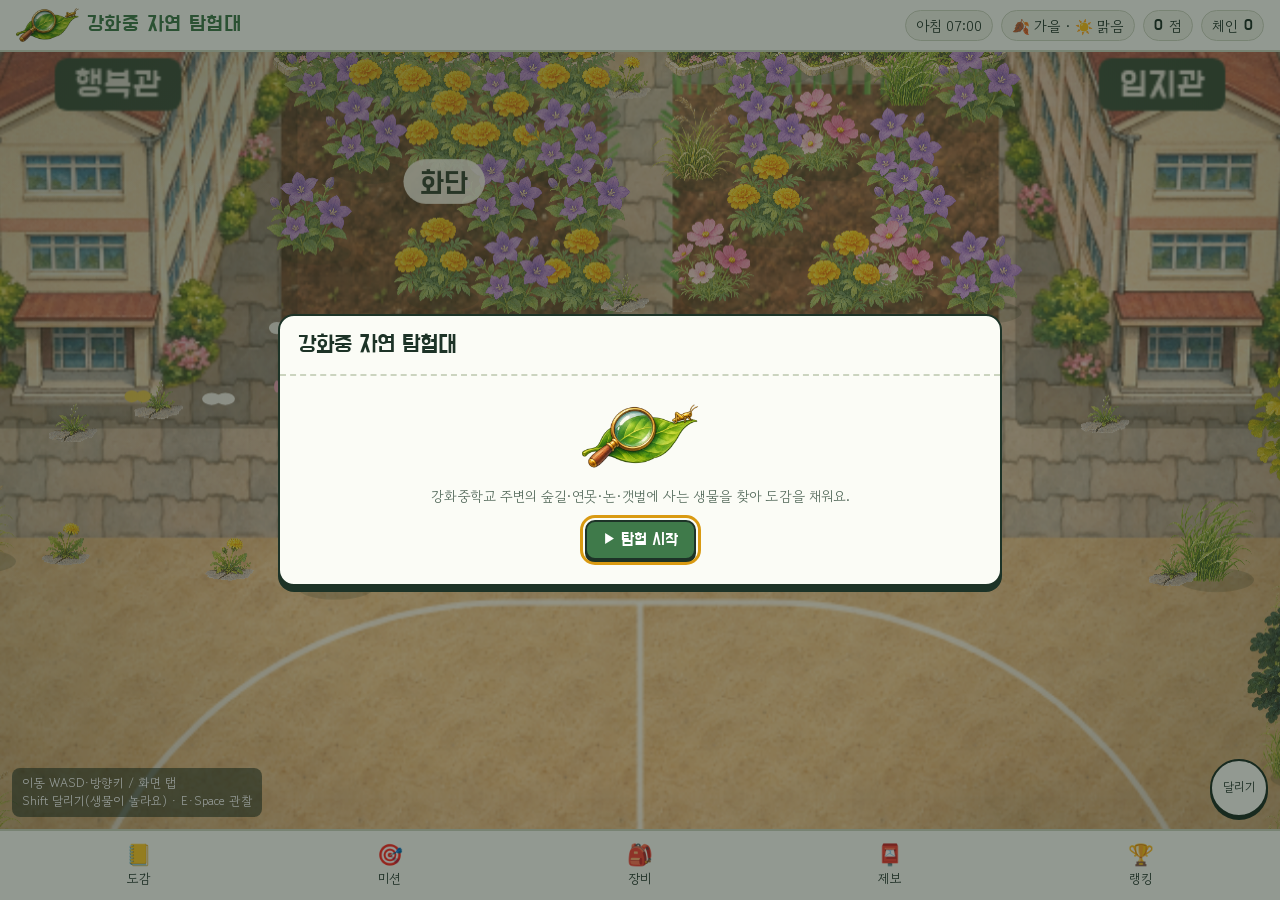
==== games/ganghwa-nature-explorer/index.html @ 1354b92d "게임 추가: 강화중 자연 탐험대 (28번) Co-Authored-By: Claude Opus 5.5 <noreply@anthropic.com> Claude-Session: http" ====
<!doctype html><html lang="ko"><head><meta charset="utf-8"><meta name="viewport" content="width=device-width,initial-scale=1,viewport-fit=cover"><style>:root{box-sizing:border-box;padding-top:env(safe-area-inset-top,0px);padding-bottom:env(safe-area-inset-bottom,0px)}body{margin:0;font:14px -apple-system,BlinkMacSystemFont,sans-serif}img{max-width:100%}</style></head><body>
<title>강화중 자연 탐험대</title>
<link rel="preconnect" href="https://fonts.googleapis.com">
<link rel="stylesheet" href="https://fonts.googleapis.com/css2?family=Do+Hyeon&family=Gowun+Dodum&display=swap">
<style>
/* Layout: full-height field-notebook game — HUD strip, map stage, dock; sheets slide over the map. Single light look on purpose. */
:root{
  --paper:#eef1e4; --card:#fbfcf6; --ink:#1d3327; --ink2:#53695a; --line:#cbd4bf;
  --leaf:#3f7a4a; --leaf-2:#dcebd2; --gold:#d99a12; --gold-2:#fff2c9; --pond:#2c7486; --danger:#b4462f;
  --display:"Do Hyeon","Malgun Gothic","Apple SD Gothic Neo",sans-serif;
  --body:"Gowun Dodum","Malgun Gothic","Apple SD Gothic Neo",sans-serif;
  --emoji:"Segoe UI Emoji","Apple Color Emoji","Noto Color Emoji",sans-serif;
  color-scheme:light;
}
[hidden]{display:none!important}
html,body{height:100%}
body{background:var(--paper);color:var(--ink);font-family:var(--body);overflow:hidden}
button{font:inherit;color:inherit;cursor:pointer}
button:focus-visible,select:focus-visible,input:focus-visible,textarea:focus-visible{outline:3px solid var(--gold);outline-offset:2px}
#app{height:100%;display:flex;flex-direction:column}
.hud{display:flex;flex-wrap:wrap;align-items:center;gap:8px;padding-block:8px;padding-left:max(16px,env(safe-area-inset-left,0px));padding-right:max(16px,env(safe-area-inset-right,0px));background:var(--card);border-bottom:2px solid var(--line)}
.brand{font-family:var(--display);font-size:1.35rem;letter-spacing:.02em;color:var(--leaf);margin-right:auto;white-space:nowrap;display:flex;align-items:center;gap:8px}
.brand img{height:34px;width:auto}
.chip{display:inline-flex;align-items:center;gap:6px;padding:4px 10px;border-radius:999px;background:var(--paper);border:1px solid var(--line);font-variant-numeric:tabular-nums;white-space:nowrap;font-size:.9rem}
.chip b{font-family:var(--display);font-weight:400;font-size:1rem}
.chip.chain.hot{background:var(--gold-2);border-color:var(--gold)}
.stage{position:relative;flex:1;min-height:0;overflow:hidden;background:#4d7a3f}
#map{display:block;width:100%;height:100%;touch-action:none}
#prompt{position:absolute;left:50%;bottom:16px;transform:translateX(-50%);padding:10px 18px;border-radius:999px;border:2px solid var(--ink);background:var(--gold-2);font-family:var(--display);font-size:1.05rem;box-shadow:0 3px 0 var(--ink)}
.fab{position:absolute;right:max(12px,env(safe-area-inset-right,0px));bottom:12px;display:flex;flex-direction:column;gap:8px}
.fab button{width:58px;height:58px;border-radius:50%;border:2px solid var(--ink);background:var(--card);font-size:.78rem;line-height:1.1;box-shadow:0 3px 0 var(--ink)}
.fab button[aria-pressed="true"]{background:var(--gold-2)}
.keys{position:absolute;left:max(12px,env(safe-area-inset-left,0px));bottom:12px;font-size:.78rem;color:#fff;background:rgba(20,40,28,.55);padding:6px 10px;border-radius:8px;line-height:1.5}
#toasts{position:absolute;top:10px;left:50%;transform:translateX(-50%);display:flex;flex-direction:column;gap:6px;align-items:center;pointer-events:none;width:min(92%,420px)}
.toast{background:var(--card);border:2px solid var(--ink);border-radius:10px;padding:7px 14px;font-size:.92rem;box-shadow:0 3px 0 rgba(0,0,0,.25);animation:tin .25s ease-out}
.toast.gold{background:var(--gold-2);border-color:var(--gold)}
.toast.bad{border-color:var(--danger)}
@keyframes tin{from{transform:translateY(-8px);opacity:0}}
.dock{display:grid;grid-template-columns:repeat(5,1fr);gap:4px;padding-block:6px;padding-left:max(16px,env(safe-area-inset-left,0px));padding-right:max(16px,env(safe-area-inset-right,0px));background:var(--card);border-top:2px solid var(--line)}
.dock button{border:0;background:none;padding:6px 2px;border-radius:10px;display:flex;flex-direction:column;align-items:center;gap:2px;font-size:.82rem;position:relative}
.dock button:hover{background:var(--leaf-2)}
.dock .ico{font-family:var(--emoji);font-size:1.3rem}
.dot{position:absolute;top:4px;right:calc(50% - 22px);width:9px;height:9px;border-radius:50%;background:var(--danger)}

.overlay{position:fixed;inset:0;background:rgba(18,32,24,.45);display:flex;align-items:center;justify-content:center;padding-block:16px;padding-left:max(16px,env(safe-area-inset-left,0px));padding-right:max(16px,env(safe-area-inset-right,0px));z-index:20}
.card{background:var(--card);border:2px solid var(--ink);border-radius:16px;box-shadow:0 6px 0 var(--ink);width:min(100%,720px);max-height:100%;display:flex;flex-direction:column;min-width:0}
.card>header{display:flex;align-items:center;gap:10px;padding:14px 18px;border-bottom:2px dashed var(--line)}
.card>header h2{font-family:var(--display);font-weight:400;font-size:1.5rem;margin:0;margin-right:auto;text-wrap:balance}
.x{border:2px solid var(--ink);background:var(--paper);border-radius:10px;padding:4px 12px}
.body{padding:16px 18px;overflow:auto;min-width:0}
.btn{border:2px solid var(--ink);background:var(--leaf);color:#fff;border-radius:10px;padding:8px 16px;font-family:var(--display);font-size:1.05rem;box-shadow:0 3px 0 var(--ink)}
.btn:active{transform:translateY(2px);box-shadow:0 1px 0 var(--ink)}
.btn.alt{background:var(--card);color:var(--ink)}
.btn.gold{background:var(--gold);color:var(--ink)}
.btn:disabled{opacity:.45;cursor:not-allowed}
.muted{color:var(--ink2)}
.tabs{display:flex;flex-wrap:wrap;gap:6px;margin-bottom:12px}
.tabs button{border:1px solid var(--line);background:var(--paper);border-radius:999px;padding:4px 12px;font-size:.88rem}
.tabs button[aria-selected="true"]{background:var(--ink);color:#fff;border-color:var(--ink)}
.prog{height:10px;border-radius:99px;background:var(--leaf-2);overflow:hidden}
.prog>i{display:block;height:100%;background:var(--leaf)}
.dex{display:grid;grid-template-columns:repeat(auto-fill,minmax(96px,1fr));gap:8px}
.cell{border:1px solid var(--line);border-radius:12px;background:var(--paper);padding:8px 4px 6px;display:flex;flex-direction:column;align-items:center;gap:2px;text-align:center;min-width:0}
.cell:hover{border-color:var(--ink)}
.cell .ic{font-family:var(--emoji);font-size:2rem;height:46px;display:flex;align-items:center}
.cell .ic img{width:44px;height:44px;object-fit:contain}
.cell .nm{font-size:.82rem;line-height:1.2;word-break:keep-all}
.cell .ct{font-size:.72rem;color:var(--ink2);font-variant-numeric:tabular-nums}
.cell.unk .nm{color:var(--ink2)}
.vb{display:flex;gap:3px;min-height:10px}
.vb i{width:9px;height:9px;border-radius:50%;border:1px solid rgba(0,0,0,.25)}
.vb .giant{background:#7aa35a}.vb .special{background:var(--gold);box-shadow:0 0 6px var(--gold)}
.tag{display:inline-block;padding:2px 8px;border-radius:999px;font-size:.75rem;border:1px solid currentColor;letter-spacing:.03em}
.detail{display:grid;grid-template-columns:120px 1fr;gap:16px;align-items:start}
.detail .big{font-family:var(--emoji);font-size:80px;text-align:center;line-height:1}
.detail .big img{width:110px;height:110px;object-fit:contain}
.detail h3{font-family:var(--display);font-weight:400;font-size:1.6rem;margin:0 0 6px}
.kv{display:grid;grid-template-columns:auto 1fr;gap:4px 12px;font-size:.92rem;margin:10px 0}
.kv dt{color:var(--ink2)}.kv dd{margin:0}
.list{display:flex;flex-direction:column;gap:8px}
.row{display:flex;align-items:center;gap:12px;border:1px solid var(--line);border-radius:12px;padding:10px 12px;background:var(--paper);flex-wrap:wrap}
.row .grow{flex:1;min-width:160px}
.row .ttl{font-family:var(--display);font-size:1.08rem}
.form{display:grid;grid-template-columns:1fr 1fr;gap:12px}
.form label{display:flex;flex-direction:column;gap:4px;font-size:.88rem;color:var(--ink2)}
.form .full{grid-column:1/-1}
.form input,.form select,.form textarea{font:inherit;color:var(--ink);background:#fff;border:2px solid var(--line);border-radius:10px;padding:8px 10px}
.form textarea{min-height:80px;resize:vertical}
.emojis{display:flex;flex-wrap:wrap;gap:4px}
.emojis button{font-family:var(--emoji);font-size:1.3rem;width:40px;height:40px;border-radius:10px;border:2px solid var(--line);background:#fff}
.emojis button[aria-pressed="true"]{border-color:var(--ink);background:var(--gold-2)}
.checks{display:flex;gap:10px;flex-wrap:wrap;color:var(--ink)}
.checks label{flex-direction:row;align-items:center;gap:4px;color:var(--ink)}
.status{font-size:.78rem;padding:2px 8px;border-radius:999px;border:1px solid}
.status.pending{color:#8a6a10;background:var(--gold-2)}
.status.approved{color:var(--leaf);background:var(--leaf-2)}
.status.rejected{color:var(--danger);background:#f8e3de}
h4{font-family:var(--display);font-weight:400;font-size:1.15rem;margin:18px 0 8px}
.rank .row{font-variant-numeric:tabular-nums}
.rank .n{font-family:var(--display);font-size:1.3rem;width:28px;text-align:center}
.rank .me{border-color:var(--gold);background:var(--gold-2)}
.enc .card{width:min(100%,440px);align-items:stretch}
.enc .body{display:flex;flex-direction:column;align-items:center;gap:10px;text-align:center}
#encCanvas{width:min(100%,340px);aspect-ratio:1/1;max-width:100%;border-radius:14px;background:var(--paper);border:2px solid var(--line);touch-action:none}
#encCanvas.wide{aspect-ratio:34/23}
.enc-name{font-family:var(--display);font-size:1.5rem}
.vtag{display:inline-block;padding:2px 10px;border-radius:999px;font-family:var(--display);font-size:.95rem}
.vtag.gold{background:var(--gold);color:var(--ink)}
.vtag.white{background:#fff;border:1px solid var(--ink)}
.vtag.giant{background:#7aa35a;color:#fff}
.vtag.special{color:var(--ink);border:1px solid var(--ink)}
.spline{display:flex;align-items:center;gap:8px;margin-top:8px;padding:8px 10px;border-radius:10px;background:var(--gold-2);border:1px dashed var(--gold)}
.spline .ic{font-family:var(--emoji);font-size:1.6rem;width:40px;text-align:center}
.spline .ic img{width:36px;height:36px;object-fit:contain}
.prot{color:var(--danger)}
.titlebox{display:flex;flex-direction:column;align-items:center;gap:14px;text-align:center;padding-block:8px}
.savecard{width:min(100%,420px);border:2px solid var(--line);border-radius:14px;background:var(--paper);padding:12px 14px;display:flex;flex-direction:column;gap:8px}
.savecard.warn{border-color:var(--danger);background:#fbeeea}
.savecard .ttl{font-family:var(--display);font-size:1.1rem}
.savegrid{display:grid;grid-template-columns:1fr 1fr;gap:4px 12px;font-size:.92rem;font-variant-numeric:tabular-nums}
.savegrid b{font-family:var(--display);font-weight:400;font-size:1.05rem}
.titlebtns{display:flex;gap:10px;flex-wrap:wrap;justify-content:center}
.pips{display:flex;gap:6px;justify-content:center}
.pips i{width:14px;height:14px;border-radius:50%;border:2px solid var(--ink);background:#fff}
.pips i.on{background:var(--leaf)}
.pips i.x{background:var(--danger)}
.result .big{font-family:var(--emoji);font-size:96px;line-height:1.1}
.result .big img{width:120px;height:120px;object-fit:contain}
.result.glow .big{filter:drop-shadow(0 0 18px rgba(240,180,20,.9))}
.new{font-family:var(--display);color:#fff;background:var(--danger);padding:2px 10px;border-radius:999px}
.pts{font-family:var(--display);font-size:1.4rem;color:var(--leaf);font-variant-numeric:tabular-nums}
.fact{background:var(--paper);border-radius:12px;padding:10px 14px;text-align:left;line-height:1.6;max-width:60ch}
@media (max-width:560px){
  .brand{font-size:1.1rem}
  .chip{font-size:.8rem;padding:3px 8px}
  .keys{display:none}
  .form{grid-template-columns:1fr}
  .detail{grid-template-columns:1fr}
}
@media (prefers-reduced-motion:reduce){.toast{animation:none}}
</style>

<div id="app">
  <header class="hud">
    <div class="brand" id="brand">강화중 자연 탐험대</div>
    <span class="chip" id="cClock">아침 07:00</span>
    <span class="chip" id="cWeather">맑음</span>
    <span class="chip" title="탐험 점수"><b id="cPts">0</b>점</span>
    <span class="chip chain" id="cChain" title="연속 관찰 체인: 실패하거나 뛰어서 생물을 놀라게 하면 끊겨요">체인 <b id="cChainN">0</b></span>
  </header>
  <main class="stage">
    <canvas id="map" aria-label="학교 주변 지도"></canvas>
    <div id="toasts" aria-live="polite"></div>
    <button id="prompt" hidden>🔍 풀숲 살펴보기 <span class="muted">[E]</span></button>
    <div class="keys">이동 WASD·방향키 / 화면 탭<br>Shift 달리기(생물이 놀라요) · E·Space 관찰</div>
    <div class="fab"><button id="bRun" aria-pressed="false">달리기</button></div>
  </main>
  <nav class="dock">
    <button data-open="dex"><span class="ico">📒</span>도감</button>
    <button data-open="missions"><span class="ico">🎯</span>미션<span class="dot" id="mDot" hidden></span></button>
    <button data-open="shop"><span class="ico">🎒</span>장비</button>
    <button data-open="report"><span class="ico">📮</span>제보<span class="dot" id="rDot" hidden></span></button>
    <button data-open="rank"><span class="ico">🏆</span>랭킹</button>
  </nav>
</div>

<div class="overlay" id="sheet" hidden>
  <section class="card" role="dialog" aria-modal="true" aria-labelledby="sheetTitle">
    <header><h2 id="sheetTitle"></h2><button class="x" id="sheetClose">닫기</button></header>
    <div class="body" id="sheetBody"></div>
  </section>
</div>
<div class="overlay enc" id="enc" hidden>
  <section class="card" role="dialog" aria-modal="true"><div class="body" id="encBody"></div></section>
</div>

<script>
"use strict";
/* ================= 데이터 ================= */
const T=32, W=60, H=36;
const ZONES={forest:'뒷산 숲길',pond:'연못가',flower:'화단',field:'운동장',meadow:'풀밭',path:'보도·담장',kitchen:'급식실 뒤',paddy:'논·개천',tidal:'갯벌 탐사'};
const PERIODS={M:'아침',D:'낮',E:'저녁',N:'밤'};
const CATS=['곤충','기타 무척추','어류','양서·파충','새','포유류','식물'];
const TIERS=[null,{name:'흔함',w:50,pts:10,col:'#5e7464'},{name:'보통',w:22,pts:25,col:'#3f7a4a'},{name:'희귀',w:7,pts:60,col:'#2c7486'},{name:'전설',w:2,pts:150,col:'#8a4fb0'}];
const VARIANTS={giant:{name:'거대',mult:2,p:.04},special:{name:'특별',mult:10,p:.012}};
const FX={GOLD:'sepia(1) saturate(5) hue-rotate(-12deg) brightness(1.12)',WHITE:'grayscale(1) brightness(1.7) contrast(.85)',PINK:'sepia(1) saturate(4) hue-rotate(285deg) brightness(1.15)',BLUE:'sepia(1) saturate(4) hue-rotate(170deg)',DARK:'brightness(.35) contrast(1.4)',ORANGE:'sepia(1) saturate(5) hue-rotate(-25deg)',RAINBOW:'saturate(3) hue-rotate(120deg) brightness(1.1)',SILVER:'grayscale(1) brightness(1.3) contrast(1.3)',PURPLE:'sepia(1) saturate(4) hue-rotate(230deg)',YELLOW:'sepia(1) saturate(5) hue-rotate(5deg) brightness(1.15)'};
const SEASONS=[{n:'봄',c:'봄',ico:'🌸'},{n:'여름',c:'여',ico:'🌿'},{n:'가을',c:'가',ico:'🍂'},{n:'겨울',c:'겨',ico:'❄️'}];
const SVG={
  dragon:c=>`<svg xmlns='http://www.w3.org/2000/svg' viewBox='0 0 64 64'><g fill='rgba(215,236,250,.85)' stroke='#7896a6' stroke-width='1'><ellipse cx='19' cy='21' rx='16' ry='5' transform='rotate(-14 19 21)'/><ellipse cx='45' cy='21' rx='16' ry='5' transform='rotate(14 45 21)'/><ellipse cx='20' cy='30' rx='14' ry='4.5' transform='rotate(10 20 30)'/><ellipse cx='44' cy='30' rx='14' ry='4.5' transform='rotate(-10 44 30)'/></g><circle cx='32' cy='14' r='5.5' fill='${c}'/><rect x='29' y='17' width='6' height='15' rx='3' fill='${c}'/><rect x='30.3' y='30' width='3.4' height='30' rx='1.7' fill='${c}'/></svg>`,
  strider:()=>`<svg xmlns='http://www.w3.org/2000/svg' viewBox='0 0 64 64'><g stroke='#3a3a33' stroke-width='2' fill='none' stroke-linecap='round'><path d='M30 26 L14 12 L6 10'/><path d='M34 26 L50 12 L58 10'/><path d='M30 32 L10 36 L2 46'/><path d='M34 32 L54 36 L62 46'/><path d='M31 38 L18 52 L12 62'/><path d='M33 38 L46 52 L52 62'/></g><ellipse cx='32' cy='32' rx='4' ry='14' fill='#3a3a33'/><circle cx='32' cy='17' r='3' fill='#3a3a33'/></svg>`,
  cicada:()=>`<svg xmlns='http://www.w3.org/2000/svg' viewBox='0 0 64 64'><g fill='rgba(225,235,225,.8)' stroke='#6a5a3a' stroke-width='1.2'><path d='M30 20 C14 24 10 44 22 56 C26 48 28 34 30 22Z'/><path d='M34 20 C50 24 54 44 42 56 C38 48 36 34 34 22Z'/></g><ellipse cx='32' cy='30' rx='8' ry='14' fill='#4d3a22'/><ellipse cx='32' cy='16' rx='10' ry='5' fill='#3a2c18'/><circle cx='23' cy='15' r='2.6' fill='#9c8' /><circle cx='41' cy='15' r='2.6' fill='#9c8'/></svg>`,
  firefly:()=>`<svg xmlns='http://www.w3.org/2000/svg' viewBox='0 0 64 64'><defs><radialGradient id='g'><stop offset='0' stop-color='#fbff9a'/><stop offset='.5' stop-color='rgba(220,255,90,.6)'/><stop offset='1' stop-color='rgba(220,255,90,0)'/></radialGradient></defs><circle cx='32' cy='46' r='17' fill='url(#g)'/><ellipse cx='32' cy='30' rx='8' ry='14' fill='#2b2b2b'/><path d='M24 22 L32 44 L40 22Z' fill='#3d3d3d'/><ellipse cx='32' cy='18' rx='6' ry='5' fill='#e66a3c'/><ellipse cx='32' cy='44' rx='6' ry='5' fill='#f7f37a'/></svg>`,
  isopod:(rolled)=>rolled
    ?`<svg xmlns='http://www.w3.org/2000/svg' viewBox='0 0 64 64'><circle cx='32' cy='34' r='18' fill='#5b5f66'/><g stroke='#3c4046' stroke-width='2.2' fill='none'><path d='M16 28 Q32 20 48 28'/><path d='M14 35 Q32 27 50 35'/><path d='M16 42 Q32 34 48 42'/></g><circle cx='26' cy='22' r='3' fill='#8d939b'/></svg>`
    :`<svg xmlns='http://www.w3.org/2000/svg' viewBox='0 0 64 64'><g stroke='#4a4d52' stroke-width='2' stroke-linecap='round'><path d='M26 12 L20 4'/><path d='M38 12 L44 4'/></g><ellipse cx='32' cy='34' rx='14' ry='22' fill='#6d6a63'/><g stroke='#4f4c46' stroke-width='2' fill='none'><path d='M19 24 H45'/><path d='M18 30 H46'/><path d='M18 36 H46'/><path d='M19 42 H45'/><path d='M21 48 H43'/></g><circle cx='32' cy='14' r='6' fill='#5a5750'/></svg>`
};
const svgURI=s=>'data:image/svg+xml;charset=utf-8,'+encodeURIComponent(s);

// [id, 이름, 아이콘, 분류, 구역, 시간(M아침 D낮 E저녁 N밤), 등급, 관찰법, 비, 색조, 설명, 계절(봄여가겨, 빈칸=사계절), 보호등급, [특별 개체 이름, 효과, 설명, 옵션]]
const BASE_SPECIES=[
 ['pat','팥중이','🦗','곤충','meadow field paddy','MDE',1,'net',null,'sepia(.9) saturate(.7) brightness(.85)','뒷날개에 검은 띠가 있고, 날아오를 때 "타다닥" 소리를 내요. 흙 색과 비슷해서 숨기 명수예요.','여가','',['황금 팥중이','GOLD','온몸이 금빛으로 빛나는 전설의 팥중이! 강화중 자연 탐험대의 상징이에요.']],
 ['metu','메뚜기','🦗','곤충','meadow paddy flower','MDE',1,'net',null,'','방아깨비·섬서구메뚜기·벼메뚜기 등. 방아깨비는 뒷다리를 잡으면 방아 찧듯 몸을 끄덕여요.','여가','',['분홍 메뚜기','PINK','몸 색을 만드는 유전자 변이로 아주 드물게 분홍색 메뚜기가 태어나요.']],
 ['gwi','귀뚜라미','🦗','곤충','meadow path','EN',2,'net',null,'brightness(.45) sepia(1)','왕귀뚜라미 등. 수컷이 앞날개를 비벼 "귀뚤귀뚤" 소리를 내요.','가','',['하얀 귀뚜라미','WHITE','허물을 막 벗은 귀뚜라미는 잠깐 동안 하얀색이에요.']],
 ['mudang','무당벌레','🐞','곤충','flower meadow','MD',1,'net',null,'','칠성무당벌레 등. 진딧물을 많이 잡아먹는 텃밭의 친구예요.','봄여가','',['검은 무당벌레','DARK','같은 무당벌레라도 무늬와 색이 수십 가지예요. 검은 바탕에 붉은 점이 있는 개체도 있어요.']],
 ['nabi','나비','🦋','곤충','flower forest','MD',1,'net',null,'hue-rotate(185deg) saturate(1.3)','배추흰나비·호랑나비 등. 애벌레마다 먹는 식물이 정해져 있어요.','봄여가','',['제비나비','sepia(1) saturate(4) hue-rotate(170deg) brightness(.6)','검은 날개에 푸른 비늘이 반짝이는 나비예요.',{c:'#5fc4ff'}]],
 ['jamjari','잠자리','svg:dragon:#d8382a','곤충','pond field paddy','MDE',1,'net',null,'','고추잠자리·밀잠자리 등. 다 자란 고추잠자리 수컷은 온몸이 빨개요.','여가','',['무지개 잠자리','RAINBOW','날개의 아주 작은 구조가 빛을 나눠서 무지갯빛으로 반짝여 보여요.']],
 ['sogeum','소금쟁이','svg:strider','곤충','pond paddy','MDE',1,'net',null,'','다리 끝의 잔털 덕분에 물에 빠지지 않고 수면 위를 미끄러져요.','봄여가','',['은빛 소금쟁이','SILVER','몸의 잔털 사이에 공기가 갇혀 은빛으로 보여요.']],
 ['samagwi','사마귀','🦗','곤충','forest meadow','DE',3,'net',null,'hue-rotate(20deg) saturate(1.5) brightness(1.1)','왕사마귀 등. 앞다리가 낫처럼 생긴 사냥꾼으로, 가을에 나뭇가지에 거품 같은 알집을 붙여요.','여가','',['분홍 사마귀','PINK','꽃 색을 닮은 분홍빛 사마귀는 아주 드물어요.']],
 ['maemi','매미','svg:cicada','곤충','forest','MD',2,'net',null,'','참매미 등. 땅속에서 여러 해를 애벌레로 지내다 나와요.','여','',['하얀 매미','WHITE','허물을 갓 벗은 매미는 몇 시간 동안 하얗고 말랑해요.']],
 ['jangsu','장수풍뎅이','🪲','곤충','forest','N',3,'net',null,'sepia(1) brightness(.55)','수컷 머리에 긴 뿔이 있어요. 밤에 참나무 수액에 모여요.','여','',['황금 장수풍뎅이','GOLD','껍질이 금빛으로 반짝이는 아주 드문 개체예요.']],
 ['saseum','사슴벌레','🪲','곤충','forest','EN',3,'net',null,'brightness(.35)','수컷의 큰턱이 사슴뿔처럼 생겼어요. 애벌레는 썩은 참나무 속에서 자라요.','여','',['푸른 사슴벌레','sepia(1) saturate(4) hue-rotate(170deg) brightness(.55)','껍질이 푸른빛으로 반짝이는 드문 개체예요.',{c:'#5fc4ff'}]],
 ['gaemi','개미','🐜','곤충','path field kitchen','MDE',1,'net',null,'','일본왕개미 등. 일개미들이 먹이 찾기, 집 짓기를 나눠 맡아요.','봄여가','',['여왕개미','PURPLE','날개 달린 여왕개미는 결혼 비행 뒤 날개를 떼고 새 개미집을 만들어요.',{big:1}]],
 ['beol','벌','🐝','곤충','flower','MD',1,'net',null,'','꿀벌·호박벌 등. 꽃가루를 옮겨 열매 맺기를 도와요.','봄여가','',['여왕벌','sepia(1) saturate(3) hue-rotate(-20deg)','벌집에 단 한 마리뿐인 여왕벌은 하루에 알을 천 개 넘게 낳기도 해요.',{big:1,c:'#ffb340'}]],
 ['jwi','쥐며느리','svg:isopod0','기타 무척추','path kitchen forest flower','MDEN',1,'net',null,'','쥐며느리·공벌레 등. 곤충이 아니라 새우·게와 같은 갑각류예요. 공벌레는 건드리면 공처럼 몸을 말아요.','','',['주황 쥐며느리','ORANGE','몸 색소 변이로 주황빛을 띠는 개체가 드물게 있어요.']],
 ['dalpaeng','달팽이','🐌','기타 무척추','path flower forest paddy','MDEN',1,'net','boost','','명주달팽이 등. 몸이 마르지 않게 점액을 내며 기어가요.','봄여가','',['왼돌이 달팽이','sepia(.3) saturate(1.4)','대부분 달팽이 껍데기는 오른쪽으로 감기지만, 아주 드물게 왼쪽으로 감긴 개체가 있어요.',{flip:1,c:'#bfffe6'}]],
 ['jireong','지렁이','🪱','기타 무척추','path field paddy','MDEN',1,'net','only','','흙을 먹고 기름진 흙을 내놓는 땅의 농부. 비가 오면 땅 위로 나와요.','봄여가','',['무지개 지렁이','RAINBOW','피부 표면이 빛을 반사해 무지갯빛으로 반짝여 보여요.']],
 ['geomi','거미','🕷️','기타 무척추','forest flower','DE',2,'photo',null,'sepia(1) saturate(4) hue-rotate(5deg)','무당거미 등. 노랑·검정 줄무늬의 큰 거미예요.','여가','',['황금 거미','GOLD','거미줄까지 금빛으로 반짝이는 특별한 거미예요.']],
 ['ge','게','🦀','기타 무척추','tidal','MDEN',1,'net',null,'','칠게·농게 등. 농게 수컷은 한쪽 집게가 아주 커요. 강화 갯벌은 게들의 천국이에요.','봄여가','',['파란 게','BLUE','껍데기 색소 변이로 드물게 파란 게가 나타나요.']],
 ['mangdung','망둥어','🐟','어류','tidal','MDE',2,'net',null,'sepia(.8) brightness(.8)','말뚝망둥어 등. 가슴지느러미로 갯벌 위를 기어 다니고, 물 밖에서도 피부로 숨을 쉬어요.','봄여가','',['황금 망둥어','GOLD','몸에 금빛 무늬가 도는 아주 드문 개체예요.']],
 ['gaeguri','개구리','🐸','양서·파충','pond paddy flower meadow','MDEN',1,'net','boost','','청개구리·참개구리 등. 청개구리는 발가락 끝 빨판으로 어디든 붙어요.','봄여가','',['금개구리','sepia(.6) saturate(3) hue-rotate(20deg) brightness(1.15)','등에 금색 줄이 두 줄 있는 멸종위기 Ⅱ급 개구리예요. 강화에서도 관찰돼요.',{c:'#e6e24a'}]],
 ['maengkkong','맹꽁이','🐸','양서·파충','paddy flower','N',3,'photo','only','sepia(.8) saturate(1.5)','비 오는 여름밤 "맹~ 꽁~" 하고 울어요. 짝을 이루어 우는 소리가 이름이 됐어요.','여','멸종위기 Ⅱ급',['하얀 맹꽁이','WHITE','색소가 없는 알비노 개체는 자연에서 아주 드물어요.']],
 ['domabaem','도마뱀','🦎','양서·파충','forest path','MD',3,'net',null,'sepia(.8) hue-rotate(-10deg)','아무르장지뱀 등. 위험하면 꼬리를 끊고 도망가요.','봄여가','',['푸른꼬리 도마뱀','BLUE','어린 도마뱀 중에는 꼬리가 파랗게 빛나는 종류도 있어요. 천적의 눈길을 꼬리로 돌려요.']],
 ['chamsae','참새','🐦','새','field kitchen path paddy','MDE',1,'photo',null,'sepia(1) saturate(1.3) hue-rotate(-15deg)','사람 곁에서 사는 대표 텃새. 볼에 검은 점이 있어요.','','',['흰 참새','WHITE','깃털 색소가 부족한 흰 참새는 행운의 상징으로 뉴스에 나오기도 해요.']],
 ['kkachi','까치','🐦','새','field forest','MDE',1,'photo',null,'grayscale(1) brightness(.5) contrast(1.4)','높은 나무에 나뭇가지로 커다란 둥지를 지어요. 사람 얼굴도 기억한대요.','','',['흰 까치','WHITE','흰 까치는 예로부터 좋은 소식을 가져오는 길조로 여겨졌어요.']],
 ['jikbak','직박구리','🐦','새','forest flower','MDE',1,'photo',null,'grayscale(.8) brightness(.8)','"삐이익" 시끄럽게 울어요. 감이나 나무 열매를 좋아해요.','','',['흰 직박구리','WHITE','깃털 색소가 적은 백색증 개체예요.']],
 ['bidul','비둘기','🕊️','새','field path','MDE',1,'photo',null,'sepia(.7) brightness(.85)','멧비둘기 등. "구구 구구" 울고, 목옆에 줄무늬가 있어요.','','',['흰 비둘기','WHITE','하얀 비둘기는 평화의 상징이에요.']],
 ['baksae','박새','🐦','새','forest','MD',2,'photo',null,'grayscale(.4) hue-rotate(60deg)','가슴에 넥타이 같은 검은 줄무늬가 있어요. 애벌레를 많이 잡아먹어요.','','',['노랑 박새','YELLOW','배 깃털이 유난히 노란 드문 개체예요.']],
 ['baekro','백로','🦩','새','paddy pond tidal','MDE',2,'photo',null,'grayscale(1) brightness(1.6)','쇠백로·중대백로 등. 쇠백로는 발가락이 노래요. 논에서 미꾸라지를 노려요.','봄여가','',['노랑부리백로','grayscale(1) brightness(1.7)','부리가 노란 멸종위기 Ⅰ급 새예요. 강화 서도 섬들에서 번식해요.',{c:'#ffe066'}]],
 ['waegari','왜가리','🦩','새','paddy pond','MDE',1,'photo',null,'grayscale(1) brightness(.85)','회색 몸에 검은 댕기깃이 있는 큰 새예요. 개천에서 꼼짝 않고 물고기를 기다려요.','','',['흰 왜가리','WHITE','깃털이 하얀 백색증 왜가리예요.']],
 ['mulchong','물총새','🐦','새','paddy pond','MD',3,'photo',null,'saturate(1.8)','파란 깃털의 작은 사냥꾼. 물속으로 총알처럼 뛰어들어 물고기를 잡아요.','봄여가','',['청호반새','BLUE','파란 날개에 빨간 부리를 가진 물총새의 사촌. 여름에 드물게 찾아와요.']],
 ['kkoekkori','꾀꼬리','🐤','새','forest','MD',2,'photo',null,'','온몸이 샛노란 여름 철새. 목소리가 아주 고와요.','여','',['황금 꾀꼬리','GOLD','노란 깃털이 금빛으로 빛나 보이는 개체예요.']],
 ['gireogi','기러기','🦆','새','paddy','MDE',2,'photo',null,'sepia(.7) brightness(.8)','큰기러기·쇠기러기 등. 겨울에 강화 논에 떼로 찾아와 떨어진 낟알을 먹어요.','겨','',['흰기러기','WHITE','주로 북아메리카에 사는 흰기러기가 아주 드물게 기러기 떼에 섞여 와요.']],
 ['bueongi','부엉이','🦉','새','forest','N',4,'photo',null,'sepia(.6)','소쩍새·수리부엉이 등. 소쩍새는 "소쩍 소쩍" 울어요.','','천연기념물',['수리부엉이','sepia(1) saturate(2) brightness(.8)','우리나라에서 가장 큰 올빼미 무리. 날개를 펴면 어른 키만큼 커요.',{big:1,c:'#ffb340'}]],
 ['multteo','물떼새','🐦','새','tidal','MDE',3,'photo',null,'grayscale(1) contrast(1.5)','검은머리물떼새 등. 빨간 부리로 조개를 열어 먹어요.','','천연기념물',['흰물떼새','grayscale(1) brightness(1.4)','모래빛 등과 하얀 배를 가진 작은 물떼새예요.',{c:'#ffffff'}]],
 ['jeoeo','저어새','🦩','새','tidal paddy','MDE',4,'photo',null,'grayscale(1) brightness(1.7)','주걱 같은 부리를 좌우로 저으며 먹이를 찾아요. 강화 갯벌은 세계적인 저어새 번식지예요.','봄여가','멸종위기 Ⅰ급·천연기념물',['번식깃 저어새','sepia(.5) saturate(2) brightness(1.2)','번식기가 되면 뒷머리 깃과 가슴이 노랗게 물들어요.',{c:'#ffe9a8'}]],
 ['durumi','두루미','🦩','새','tidal paddy','MDE',4,'photo',null,'grayscale(1) brightness(1.5)','머리 꼭대기가 붉은 겨울 철새. 강화 남단 갯벌에서 겨울을 나요.','겨','멸종위기 Ⅰ급·천연기념물',['재두루미','grayscale(1) brightness(.9)','회색 몸에 눈가가 붉은 두루미의 사촌. 역시 천연기념물이에요.',{c:'#e0e8f0'}]],
 ['goyang','고양이','🐈','포유류','kitchen path','MDEN',2,'photo',null,'','급식실 뒤를 자주 찾는 동네 고양이. 먹이를 함부로 주지 말고 멀리서 지켜봐요.','','',['오드아이 고양이','WHITE','두 눈 색깔이 다른 고양이로, 하얀 고양이에게서 더 자주 나타나요.']],
 ['cheongseol','청설모','🐿️','포유류','forest','MDE',2,'photo',null,'brightness(.6) saturate(.6)','회갈색 털에 귀 끝 털이 길어요. 잣·도토리를 땅에 묻어 숨겨요.','','',['흰 청설모','WHITE','털 색소가 적은 아주 드문 개체예요.']],
 ['bakjwi','박쥐','🦇','포유류','field pond kitchen paddy','EN',3,'photo',null,'','집박쥐 등. 해 질 녘 하늘을 날며 모기 같은 작은 곤충을 잡아먹어요.','봄여가','',['황금박쥐','ORANGE','정식 이름은 붉은박쥐. 주황빛 털 때문에 황금박쥐라 불리는 멸종위기 Ⅰ급 동물이에요.']],
 ['gorani','고라니','🦌','포유류','forest paddy','MEN',2,'photo',null,'','수컷은 뿔 대신 긴 송곳니가 있어요. 세계적으로는 보호가 필요한 동물이지만 우리나라에 특히 많이 살아요.','','',['흰 고라니','WHITE','털이 하얀 고라니는 아주 드물게 발견돼요.']],
 ['neoguri','너구리','🦝','포유류','forest paddy','EN',2,'photo',null,'','눈가가 까만 야행성 동물. 겨울에는 활동을 줄이고 쉬어요.','','',['흰 너구리','WHITE','털 색소가 적은 흰 너구리는 아주 드물어요.']],
 ['sak','삵','🐆','포유류','forest paddy','EN',3,'photo',null,'sepia(.4) brightness(.85)','고양이와 닮았지만 이마에 줄무늬가 있는 야생 고양이예요.','','멸종위기 Ⅱ급',['황금 삵','GOLD','털이 금빛으로 빛나 보이는 특별한 개체예요.']],
 ['mindeul','민들레','🌼','식물','path field meadow','MDE',1,'photo',null,'','씨앗이 솜털 낙하산을 타고 멀리 날아가요. 보도블록 틈에서도 잘 자라요.','봄여가','',['흰민들레','WHITE','꽃이 하얀 우리 토종 민들레예요. 요즘은 서양민들레보다 보기 어려워요.']],
 ['tokki','토끼풀','☘️','식물','meadow field','MDEN',1,'photo',null,'','흰 꽃이 피는 콩과 식물. 뿌리혹박테리아 덕분에 흙이 기름져져요.','','',['네잎 토끼풀','','잎이 네 장인 토끼풀은 만 개에 하나 정도로 드물다고 해요.',{emoji:'🍀',c:'#7ddc6a'}]],
 ['gangaji','강아지풀','🌾','식물','meadow path','MDEN',1,'photo',null,'hue-rotate(40deg) saturate(.8)','이삭이 강아지 꼬리처럼 복슬복슬해요.','여가','',['금강아지풀','GOLD','이삭 털이 금빛인 강아지풀의 사촌이에요.']],
 ['bongseon','봉선화','🌺','식물','flower','MD',2,'photo',null,'','씨앗 주머니를 건드리면 톡 터지며 씨를 멀리 보내요. 손톱 물들이기에 써요.','여','',['흰 봉선화','WHITE','하얀 꽃이 피는 봉선화예요.']],
 ['sunmu','강화순무','🧅','식물','flower','MD',2,'photo',null,'hue-rotate(250deg) saturate(1.3)','강화 특산물. 뿌리 윗부분이 보랏빛이고 맛이 톡 쏴요. 학교 텃밭에서 길러요.','가겨','',['왕순무','','보통 순무보다 몇 배나 크게 자란 순무예요.',{big:1,c:'#d6b3ff'}]],
 ['chilmyeon','칠면초','🌿','식물','tidal','MDE',2,'photo',null,'hue-rotate(-90deg) saturate(1.6)','칠면조처럼 색이 여러 번 바뀐다고 붙은 이름. 소금기 있는 갯벌에서 자라요.','봄여가','',['무지개 칠면초','RAINBOW','여러 색이 한꺼번에 물든 특별한 칠면초예요.']],
 ['ssuk','쑥','🌿','식물','path meadow paddy','MDE',1,'photo',null,'','향이 진한 풀. 떡과 약재로 쓰여요.','봄여가','',['사자발쑥','saturate(.6) brightness(1.25)','잎이 사자 발처럼 생긴 강화 특산 약쑥이에요.',{c:'#cfe8b0'}]],
 ['jilgyeong','질경이','🌱','식물','path field','MDEN',1,'photo',null,'','밟혀도 잘 자라는 길가 풀. 씨앗이 신발에 붙어 퍼져요.','봄여가','',['무늬 질경이','saturate(.3) brightness(1.4)','잎에 흰 무늬가 있는 변이 개체예요.',{c:'#f0f6e0'}]],
 ['gaemang','개망초','🌼','식물','meadow paddy','MDE',1,'photo',null,'grayscale(1) brightness(1.5)','꽃이 계란 프라이처럼 생겼어요. 빈터에서 잘 자라요.','여','',['분홍 개망초','PINK','꽃잎이 분홍빛으로 물든 개체예요.']],
 ['dalgae','닭의장풀','🌸','식물','flower path','MD',1,'photo',null,'hue-rotate(190deg) saturate(1.6)','파란 꽃잎 두 장이 귀처럼 생겼어요. 달개비라고도 해요.','여','',['흰 닭의장풀','WHITE','꽃이 하얀 닭의장풀이에요.']],
 ['jebi','제비꽃','🌸','식물','path meadow','MD',2,'photo',null,'hue-rotate(230deg) saturate(1.5)','담장 밑에 피는 보라색 봄꽃이에요.','봄','',['흰제비꽃','WHITE','꽃이 하얀 제비꽃 무리예요.']],
 ['naengi','냉이','🌱','식물','meadow flower','MD',2,'photo',null,'','열매가 하트 모양이에요. 봄나물로 먹어요.','봄','',['꽃다지','YELLOW','냉이와 닮았지만 노란 꽃이 피는 꽃다지예요.']],
 ['cosmos','코스모스','🌸','식물','flower field','MDE',2,'photo',null,'','가을 학교 화단의 대표 꽃이에요.','가','',['노랑코스모스','sepia(1) saturate(5) hue-rotate(-5deg)','꽃이 주황빛 노란색인 코스모스예요.',{c:'#ffb340'}]],
 ['napal','나팔꽃','🌺','식물','path','M',2,'photo',null,'hue-rotate(230deg)','아침에 피고 낮이면 오므려요. 덩굴이 담장을 감고 올라가요.','여','',['흰 나팔꽃','WHITE','하얀 꽃이 피는 나팔꽃이에요.']],
 ['budeul','부들','🌾','식물','pond paddy','MDEN',1,'photo',null,'sepia(1) brightness(.7)','소시지 모양 이삭이 달리는 물가 식물이에요.','','',['황금 부들','GOLD','이삭이 금빛으로 빛나는 특별한 부들이에요.']],
 ['suryeon','수련','🌸','식물','pond','MD',2,'photo',null,'hue-rotate(-15deg)','낮에 피고 저녁에 오므려 "잠자는 연꽃"이라 불러요.','여','',['황금 수련','GOLD','꽃잎이 금빛으로 빛나는 특별한 수련이에요.']],
 ['gomari','고마리','🌸','식물','paddy','MDE',1,'photo',null,'saturate(.7)','개천 물을 깨끗하게 해 주는 풀이에요.','가','',['흰 고마리','WHITE','꽃이 하얀 고마리예요.']],
 ['sonamu','소나무','🌲','식물','forest path','MDEN',1,'photo',null,'','사계절 푸른 바늘잎나무. 강화산성 산자락에 많아요.','','',['황금소나무','GOLD','잎이 금빛으로 물드는 아주 드문 소나무예요.']],
 ['eunhaeng','은행나무','🌳','식물','path field','MDEN',1,'photo',null,'hue-rotate(-35deg) saturate(1.3)','공룡 시대부터 살아온 살아 있는 화석. 가을에 노랗게 물들어요.','','',['천년 은행나무','GOLD','오래된 은행나무는 천 년 넘게 살기도 해요.',{big:1}]],
 ['beot','벚나무','🌸','식물','path field','MDE',2,'photo',null,'','봄에 학교 길을 분홍빛으로 물들여요.','봄','',['겹벚나무','PINK','꽃잎이 여러 겹인 벚나무예요.']],
 ['insam','강화인삼','🥕','식물','paddy','MD',3,'photo',null,'sepia(1) brightness(1.2)','강화의 특산물. 여름에 빨간 열매가 맺혀요.','','',['백년 산삼','GOLD','산에서 오래 자란 산삼은 아주 귀해요.']],
];
const TREE_IDS=new Set(['sonamu','eunhaeng','beot']);
const FXC={GOLD:'#ffd54a',WHITE:'#ffffff',PINK:'#ff9ccf',BLUE:'#7fd4ff',DARK:'#e0453a',ORANGE:'#ffa040',RAINBOW:'#cc66ff',SILVER:'#e0e8f0',PURPLE:'#d6b3ff',YELLOW:'#ffe066'};
function makeSpecies(a){
  const [id,name,icon,cat,zones,periods,tier,method,rain,tint,fact,seasons,prot,spc]=a;
  const s={id,name,cat,zones:zones.split(' '),periods:periods.split(''),tier,method,rain,tint:tint||'',fact,seasons:seasons||'',prot:prot||'',base:true};
  const o=spc[3]||{};
  s.special={name:spc[0],filter:FX[spc[1]]??spc[1],c:o.c||FXC[spc[1]]||'#ffd54a',fact:spc[2],emoji:o.emoji,flip:!!o.flip,big:!!o.big};
  if(icon.startsWith('svg:')){const [,k,arg]=icon.split(':');const svg=k==='isopod0'?SVG.isopod(false):k==='isopod1'?SVG.isopod(true):SVG[k](arg);s.src=svgURI(svg);s.img=new Image();s.img.src=s.src;}
  else s.emoji=icon;
  return s;
}
const BASE=BASE_SPECIES.map(makeSpecies);
let REPORTED=[], ALL=BASE.slice();
const byId=id=>ALL.find(s=>s.id===id);
const varName=(sp,v)=>v==='special'?sp.special.name:v==='giant'?'거대 '+sp.name:sp.name;
const isTree=sp=>TREE_IDS.has(sp.id);

/* ================= 유틸 ================= */
const $=s=>document.querySelector(s);
const esc=s=>String(s??'').replace(/[&<>"']/g,c=>({'&':'&amp;','<':'&lt;','>':'&gt;','"':'&quot;',"'":'&#39;'}[c]));
const clamp=(v,a,b)=>Math.max(a,Math.min(b,v));
const rnd=(a,b)=>a+Math.random()*(b-a);
const pick=a=>a[Math.floor(Math.random()*a.length)];
function mulberry32(a){return function(){a|=0;a=a+0x6D2B79F5|0;let t=Math.imul(a^a>>>15,1|a);t=t+Math.imul(t^t>>>7,61|t)^t;return((t^t>>>14)>>>0)/4294967296}}
function weighted(items,wf){const ws=items.map(wf);const tot=ws.reduce((a,b)=>a+b,0);if(!tot)return null;let r=Math.random()*tot;for(let i=0;i<items.length;i++){r-=ws[i];if(r<=0)return items[i]}return items[items.length-1]}
function toast(msg,kind){const t=document.createElement('div');t.className='toast '+(kind||'');t.textContent=msg;$('#toasts').appendChild(t);setTimeout(()=>t.remove(),3200);while($('#toasts').children.length>4)$('#toasts').firstChild.remove();}
const EMOJI_FONT='"Segoe UI Emoji","Apple Color Emoji","Noto Color Emoji",sans-serif';

/* ================= 그림 에셋 (assets/manifest.json 에 있는 파일만 불러옴, 없으면 코드로 그린 그림 사용) ================= */
const ART={}, ARTT={}, ART_LIST=[];
// 그림의 투명 여백을 잘라서 지도·미니게임에서 제 크기로 보이게 함
function trimImg(im){
  const c=document.createElement('canvas');c.width=im.naturalWidth;c.height=im.naturalHeight;const g=c.getContext('2d');g.drawImage(im,0,0);
  let d;try{d=g.getImageData(0,0,c.width,c.height).data}catch(e){return im}
  let x0=c.width,y0=c.height,x1=0,y1=0;
  for(let y=0;y<c.height;y+=2)for(let x=0;x<c.width;x+=2)if(d[(y*c.width+x)*4+3]>24){if(x<x0)x0=x;if(x>x1)x1=x;if(y<y0)y0=y;if(y>y1)y1=y;}
  if(x1<=x0||y1<=y0)return c;
  x1=Math.min(c.width,x1+2);y1=Math.min(c.height,y1+2);
  const o=document.createElement('canvas');o.width=x1-x0;o.height=y1-y0;o.getContext('2d').drawImage(c,x0,y0,o.width,o.height,0,0,o.width,o.height);return o;
}
const art=(k,p)=>ART_LIST.push([k,p]);
const TEX_KEYS=['grass','tall','sand','path','flower','water','forest','bank','conc','paddy','mud','sea'];
TEX_KEYS.forEach(k=>art('tex_'+k,`tex/${k}.png`));
const OBJ_VARS={tree:3,bush:3,hedge:1,grass:3,fern:2,reed:2,flowers:3,weed:2,rock:2,bin:1,box:1,rice:2,salt:2,mound:1};
for(const [k,n] of Object.entries(OBJ_VARS))for(let i=1;i<=n;i++)art(`obj_${k}${i}`,`obj/${k}${i}.png`);
art('bld_school','bld/school.png');art('bld_kitchen','bld/kitchen.png');
art('player','char/player.png');art('logo','ui/logo.png');
Object.keys(ZONES).forEach(z=>art('bg_'+z,`bg/${z}.png`));
BASE.forEach(s=>{art('cr_'+s.id,`creatures/${s.id}.png`);art('crs_'+s.id,`creatures/${s.id}_special.png`);});
let artTimer=null;
function loadArt(have){
  for(const [k,p] of ART_LIST){if(!have.has(p))continue;const im=new Image();
    im.onload=()=>{ART[k]=im;if(!/^(tex_|bg_)/.test(k))ARTT[k]=trimImg(im);clearTimeout(artTimer);artTimer=setTimeout(onArt,150)};im.src='assets/'+p;}
}
function onArt(){paintBase();buildSprites();if(sheetKind)renderSheet();
  if(ART.logo){const b=$('#brand');if(!b.querySelector('img')){const im=document.createElement('img');let src=ART.logo.src;try{if(ARTT.logo&&ARTT.logo.toDataURL)src=ARTT.logo.toDataURL()}catch(e){}im.src=src;im.alt='';b.prepend(im);}}}
fetch('assets/manifest.json').then(r=>r.ok?r.json():null).then(m=>{if(m&&Array.isArray(m.files))loadArt(new Set(m.files))}).catch(()=>{});
const crArt=sp=>ART['cr_'+sp.id];
function iconHTML(sp,v,size){
  const spc=v==='special'?sp.special:null;
  const st=`filter:${filterFor(sp,v)||'none'};${spc&&spc.flip?'transform:scaleX(-1);':(v==='giant'||spc&&spc.big)?'transform:scale(1.15);':''}`;
  const sa=spc&&ART['crs_'+sp.id];if(sa)return `<img alt="" src="${sa.src}">`;
  if(spc&&spc.emoji)return `<span style="font-family:var(--emoji)">${spc.emoji}</span>`;
  const a=crArt(sp);if(a)return `<img alt="" src="${a.src}" style="${st}">`;
  return sp.src?`<img alt="" src="${sp.src}" style="${st}${size?`width:${size}px;height:${size}px`:''}">`:`<span style="${st}">${esc(sp.emoji)}</span>`;
}
function filterFor(sp,v){if(v==='special'){if(ART['crs_'+sp.id]||sp.special.emoji)return '';return sp.special.filter||'';}return crArt(sp)?'':(sp.tint||'');}

/* ================= 지형 ================= */
const TL={PATH:0,GRASS:1,TALL:2,SAND:3,FLOWER:4,WATER:5,FOREST:6,TREE:7,BUILD:8,BANK:9,CONC:10,PADDY:11,MUD:12,SEA:13,STREAM:14};
const SOLID=new Set([TL.WATER,TL.TREE,TL.BUILD,TL.SEA,TL.STREAM]);
const tile=new Uint8Array(W*H), zone=new Array(W*H).fill('path');
function setT(x,y,t,z){if(x<0||y<0||x>=W||y>=H)return;tile[y*W+x]=t;if(z)zone[y*W+x]=z;}
function rect(x0,y0,x1,y1,t,z){for(let y=y0;y<=y1;y++)for(let x=x0;x<=x1;x++)setT(x,y,t,z);}
(function gen(){
  const r=mulberry32(11);
  rect(0,0,W-1,H-1,TL.PATH,'path');
  rect(0,0,12,19,TL.FOREST,'forest');
  for(let y=0;y<=19;y++)for(let x=0;x<=11;x++){
    const trail=Math.abs(x-(6+2.2*Math.sin(y/2.6)))<1.3||Math.abs(y-(10+1.5*Math.sin(x/2)))<1.1;
    if(!trail&&r()<.24)setT(x,y,TL.TREE,'forest');
  }
  rect(0,21,12,35,TL.GRASS,'meadow');
  for(let y=20;y<H;y++)for(let x=0;x<=12;x++){const d=Math.hypot((x-6.2)/1.3,y-28);if(d<3.4)setT(x,y,TL.WATER,'pond');else if(d<5.3)setT(x,y,TL.BANK,'pond');}
  // 학교: 본관(위)·행복관(왼쪽)·입지관(오른쪽)이 운동장 쪽으로 열린 ㄷ자(90도 회전) 모양
  rect(14,2,34,7,TL.BUILD);rect(14,2,18,13,TL.BUILD);rect(30,2,34,13,TL.BUILD);rect(36,5,45,10,TL.BUILD);
  rect(35,0,47,3,TL.CONC,'kitchen');rect(46,4,47,10,TL.CONC,'kitchen');
  rect(19,9,29,12,TL.FLOWER,'flower');rect(24,8,24,13,TL.PATH,'path');rect(18,33,21,34,TL.FLOWER,'flower');rect(27,33,30,34,TL.FLOWER,'flower');
  rect(14,16,34,31,TL.SAND,'field');
  rect(36,13,47,35,TL.TALL,'meadow');
  for(let i=0;i<14;i++){const cx=36+Math.floor(r()*12),cy=13+Math.floor(r()*22);rect(cx,cy,cx+1,cy+1,TL.GRASS,'meadow');}
  // 논·개천 (동락천 모티프): 논두렁으로 나뉜 논과 구불구불한 개천, 다리 두 개
  rect(48,0,59,19,TL.PADDY,'paddy');
  for(let y=0;y<=19;y++)for(let x=48;x<=59;x++)if(x===48||x===53||x===59||y%5===0)setT(x,y,TL.PATH,'paddy');
  for(let y=0;y<=19;y++){const sx=Math.round(55.5+Math.sin(y/3)*1.2);if(y===5||y===15)continue;setT(sx,y,TL.STREAM,'paddy');setT(sx+1,y,TL.STREAM,'paddy');}
  // 방조제 길과 갯벌 (염하)
  rect(48,20,59,20,TL.PATH,'path');
  rect(48,21,59,35,TL.MUD,'tidal');
  for(let y=21;y<H;y++){const sx=Math.round(56.5+Math.sin(y/2.5)*1.3);for(let x=sx;x<W;x++)setT(x,y,TL.SEA,'tidal');}
})();
const SCHOOL={x:14,y:2,w:21,h:12};
const WINGS=[{name:'본관',x:14,y:2,w:21,h:6},{name:'행복관',x:14,y:2,w:5,h:12},{name:'입지관',x:30,y:2,w:5,h:12}];
const BUILDINGS=[{x:36,y:5,w:10,h:6,name:'급식실',key:'bld_kitchen'}];
const ZONE_LABELS=[['forest',5,.7],['pond',6,21.4],['flower',21.5,10.5],['field',24,23],['meadow',41.5,13.4],['kitchen',41,.7],['path',24,35.2],['paddy',50.5,2.5],['tidal',52,22.5]];

/* ================= 풀숲·나무 오브젝트 ================= */
// 그리는 너비(px), 흔들림 정도, 충돌 반지름
const OBJ_DEF={
  tree:{w:108,flex:.12,r:0},bush:{w:58,flex:.25,r:13},hedge:{w:40,flex:.1,r:14},grass:{w:44,flex:1,r:0},
  fern:{w:48,flex:.8,r:0},reed:{w:34,flex:1.3,r:0},flowers:{w:42,flex:.9,r:0},weed:{w:24,flex:1,r:0},
  rock:{w:34,flex:0,r:9},bin:{w:26,flex:0,r:10},box:{w:30,flex:0,r:10},
  rice:{w:28,flex:1,r:0},salt:{w:38,flex:.6,r:0},mound:{w:30,flex:0,r:0}
};
const HIDE=new Set(['bush','hedge','grass','fern','reed','flowers','weed','rock','bin','box','rice','salt','mound']);
const OBJS=[], OGRID=new Map();
(function genObjs(){
  const R=mulberry32(21);
  const add=(type,x,y,o={})=>{const z=zone[clamp(Math.floor(y/T),0,H-1)*W+clamp(Math.floor(x/T),0,W-1)];
    const ob=Object.assign({type,x,y,v:Math.floor(R()*OBJ_VARS[type]),zone:z,sw:0,sv:0,ph:R()*6.28,spot:null,r:OBJ_DEF[type].r,flex:OBJ_DEF[type].flex},o);
    OBJS.push(ob);if(ob.r){const k=Math.floor(x/T)+','+Math.floor(y/T);(OGRID.get(k)||OGRID.set(k,[]).get(k)).push(ob);}return ob;};
  const near=(x,y,r)=>OBJS.some(o=>Math.abs(o.x-x)<r&&Math.abs(o.y-y)<r*.7);
  const startX=24,startY=14;
  for(let y=0;y<H;y++)for(let x=0;x<W;x++){
    const t=tile[y*W+x],cx=x*T+T/2,cy=y*T+T/2,j=()=>(R()-.5)*T*.8;
    if(Math.abs(x-startX)<2&&Math.abs(y-startY)<2)continue;
    const r=R();
    if(t===TL.TREE){add('tree',cx+j()*.3,cy+12);continue}
    if(t===TL.FOREST){if(r<.2)add('fern',cx+j(),cy+j());else if(r<.3)add('bush',cx+j()*.5,cy+j()*.5);else if(r<.45)add('grass',cx+j(),cy+j());else if(r<.5)add('rock',cx+j(),cy+j());}
    else if(t===TL.TALL){const n=r<.35?2:r<.72?1:0;for(let i=0;i<n;i++){const px=cx+j(),py=cy+j();if(!near(px,py,14))add('grass',px,py)}
      const r2=R();if(r2<.05)add('bush',cx+j()*.4,cy+j()*.4);else if(r2<.09)add('flowers',cx+j(),cy+j());else if(r2<.11)add('weed',cx+j(),cy+j());}
    else if(t===TL.GRASS){if(r<.3)add('grass',cx+j(),cy+j());else if(r<.4)add('flowers',cx+j(),cy+j());else if(r<.45)add('bush',cx+j()*.4,cy+j()*.4);else if(r<.48)add('rock',cx+j(),cy+j());else if(r<.56)add('weed',cx+j(),cy+j());}
    else if(t===TL.BANK){if(r<.5)add('reed',cx+j(),cy+j());else if(r<.65)add('grass',cx+j(),cy+j());else if(r<.69)add('rock',cx+j(),cy+j());}
    else if(t===TL.FLOWER){if(r<.6)add('flowers',cx+j()*.6,cy+j()*.4);else if(r<.72)add('grass',cx+j(),cy+j()*.4);}
    else if(t===TL.SAND){const border=x===14||x===34||y===16||y===31;if(border&&r<.5)add(R()<.6?'grass':'weed',cx+j(),cy+j());}
    else if(t===TL.PADDY){for(const [ox,oy] of [[-8,-4],[8,-4],[-8,12],[8,12]])if(R()<.6)add('rice',cx+ox+(R()-.5)*3,cy+oy);}
    else if(t===TL.MUD){if(r<.12)add('salt',cx+j(),cy+j());else if(r<.32)add('mound',cx+j(),cy+j());else if(r<.35)add('rock',cx+j(),cy+j());}
    else if(t===TL.PATH&&zone[y*W+x]==='paddy'){if(r<.16)add(R()<.6?'grass':'weed',cx+j(),cy+j());else if(r<.24)add('reed',cx+j(),cy+j());}
    else if(t===TL.PATH&&zone[y*W+x]==='path'){if(r<.06)add('weed',cx+j(),cy+j());else if(r<.075)add('rock',cx+j(),cy+j());}
    else if(t===TL.CONC){if(r<.1)add('weed',cx+j(),cy+j());}
  }
  // 본관 앞 생울타리(회양목)
  for(let x=19;x<=29;x++)if(x!==24)add('hedge',x*T+T/2,8*T+T-4);
  // 운동장 둘레 가로수
  for(const y of [15,19,23,27,31])add('tree',35*T+T/2,y*T+T-2,{r:14});
  for(const x of [15,19,31])add('tree',x*T+T/2,32*T+T-2,{r:14});
  for(const x of [3,9])add('tree',x*T+T/2,20*T+T-2,{r:14});
  // 급식실 뒤 쓰레기통·상자
  for(const [bx,by] of [[37,1],[39,1],[44,2]])add('bin',bx*T+T/2,by*T+T-2);
  for(const [bx,by] of [[41,2],[42,1],[46,6]])add('box',bx*T+T/2,by*T+T-2);
  for(const o of OBJS)if(o.type==='tree'&&o.r){const k=Math.floor(o.x/T)+','+Math.floor(o.y/T);(OGRID.get(k)||OGRID.set(k,[]).get(k)).push(o);}
})();
const HOSTS={},TREEHOSTS={};
for(const o of OBJS){if(HIDE.has(o.type))(HOSTS[o.zone]=HOSTS[o.zone]||[]).push(o);else if(o.type==='tree')(TREEHOSTS[o.zone]=TREEHOSTS[o.zone]||[]).push(o);}

/* ---------- 코드로 그리는 스프라이트 (그림 파일이 없을 때) ---------- */
function mk(w,h,fn){const c=document.createElement('canvas');c.width=w*2;c.height=h*2;const g=c.getContext('2d');g.scale(2,2);fn(g,w,h);return c;}
function blade(g,bx,by,tx,ty,wd,c){g.fillStyle=c;g.beginPath();g.moveTo(bx-wd,by);g.quadraticCurveTo((bx+tx)/2-wd*.4,(by+ty)/2,tx,ty);g.quadraticCurveTo((bx+tx)/2+wd*.7,(by+ty)/2,bx+wd,by);g.closePath();g.fill();}
function blob(g,x,y,r,c){g.fillStyle=c;g.beginPath();g.arc(x,y,r,0,7);g.fill();}
const PAINT={
  grass:(g,w,h,v,R)=>{const pal=[['#2f6b2c','#4f9639','#86c457'],['#3a7a2f','#62a845','#a4d469'],['#2c6640','#4c9158','#84c27c']][v];
    for(let pass=0;pass<3;pass++)for(let i=0;i<8;i++){const bx=w/2+(R()-.5)*w*.45,tx=w/2+(R()-.5)*w*(1-pass*.15),ty=h*(.05+R()*.4+pass*.08);blade(g,bx,h,tx,ty,1.6+R()*1.3,pal[pass]);}
    if(v===2){g.fillStyle='#d9c27a';for(let i=0;i<3;i++){const x=w*.25+R()*w*.5;g.beginPath();g.ellipse(x,h*.12+R()*6,2.2,6,(R()-.5),0,7);g.fill();}}},
  fern:(g,w,h,v,R)=>{const pal=v?['#2e5d2a','#4d8a3c']:['#2a5a37','#3f8250'];
    for(let k=0;k<7;k++){const a=-Math.PI/2+(k-3)*.36+(R()-.5)*.15,L=h*(.75+R()*.25);g.strokeStyle=pal[0];g.lineWidth=1.2;
      g.beginPath();g.moveTo(w/2,h);const ex=w/2+Math.cos(a)*L*1.1,ey=h+Math.sin(a)*L;g.quadraticCurveTo(w/2+Math.cos(a)*L*.5,h+Math.sin(a)*L*.7-4,ex,ey);g.stroke();
      for(let s=.15;s<1;s+=.11){const px=w/2+(ex-w/2)*s,py=h+(ey-h)*s-Math.sin(s*Math.PI)*4,sz=(1-s)*5+1.5;g.fillStyle=pal[s>.5?1:0];
        g.beginPath();g.ellipse(px-2,py,sz,1.6,a+1.2,0,7);g.fill();g.beginPath();g.ellipse(px+2,py,sz,1.6,a-1.2,0,7);g.fill();}}},
  bush:(g,w,h,v,R)=>{const pal=[['#24502a','#3a7337','#5c9a48','#8cc263'],['#284f2c','#3e6f3a','#5e9246','#89b862'],['#22492e','#356a42','#57905a','#86b97a']][v];
    const pts=[];for(let i=0;i<11;i++)pts.push([w/2+(R()-.5)*w*.62,h*.62+(R()-.5)*h*.5,8+R()*8]);
    pts.forEach(p=>blob(g,p[0],p[1]+3,p[2],pal[0]));pts.forEach(p=>blob(g,p[0]-1,p[1],p[2]*.85,pal[1]));pts.forEach(p=>blob(g,p[0]-3,p[1]-3,p[2]*.55,pal[2]));pts.forEach(p=>blob(g,p[0]-4,p[1]-5,p[2]*.22,pal[3]));
    if(v===1)for(let i=0;i<7;i++)blob(g,w*.2+R()*w*.6,h*.35+R()*h*.45,1.8,'#c8352b');
    if(v===2)for(let i=0;i<9;i++)blob(g,w*.2+R()*w*.6,h*.3+R()*h*.45,1.7,'#f4f1e4');},
  hedge:(g,w,h)=>{const gr=g.createLinearGradient(0,0,0,h);gr.addColorStop(0,'#5a9446');gr.addColorStop(1,'#2a5a2c');g.fillStyle=gr;g.beginPath();g.roundRect(2,h*.15,w-4,h*.85,9);g.fill();
    for(let i=0;i<40;i++)blob(g,4+Math.random()*(w-8),h*.2+Math.random()*h*.7,1.6,Math.random()<.5?'#71ad55':'#2f6130');},
  reed:(g,w,h,v,R)=>{for(let i=0;i<9;i++){const bx=w/2+(R()-.5)*w*.4;blade(g,bx,h,bx+(R()-.5)*w*.7,h*(.05+R()*.3),1.3,R()<.5?'#5f8d3c':'#7ea64a');}
    for(let i=0;i<(v?3:2);i++){const x=w*.3+R()*w*.4,top=h*(.02+R()*.12);g.strokeStyle='#6b8a3b';g.lineWidth=1.2;g.beginPath();g.moveTo(x,h);g.lineTo(x,top+4);g.stroke();g.fillStyle='#6b4423';g.beginPath();g.roundRect(x-2.4,top+6,4.8,13,2.4);g.fill();}},
  flowers:(g,w,h,v,R)=>{for(let i=0;i<10;i++){const bx=w/2+(R()-.5)*w*.5;blade(g,bx,h,bx+(R()-.5)*w*.6,h*(.25+R()*.45),1.5,R()<.5?'#3d7d33':'#5d9e45');}
    const cols=[['#f29ab8','#fbd3e0'],['#f6cf3c','#fff1a8'],['#a77be0','#e2d2fb']][v];
    for(let i=0;i<6;i++){const x=w*.2+R()*w*.6,y=h*.15+R()*h*.45,c=cols[R()<.75?0:1];for(let p=0;p<5;p++){const a=p*1.2566+R();blob(g,x+Math.cos(a)*2.6,y+Math.sin(a)*2.6,2.3,c);}blob(g,x,y,1.6,'#e7a21a');}},
  weed:(g,w,h,v,R)=>{for(let i=0;i<7;i++){const bx=w/2+(R()-.5)*w*.3;blade(g,bx,h,bx+(R()-.5)*w*.8,h*(.1+R()*.5),1.2,R()<.5?'#4f8a35':'#78ad4d');}
    if(v===1){g.strokeStyle='#5f8d3c';g.lineWidth=1;g.beginPath();g.moveTo(w/2,h);g.lineTo(w/2+2,h*.18);g.stroke();for(let p=0;p<8;p++){const a=p*.785;blob(g,w/2+2+Math.cos(a)*2.4,h*.18+Math.sin(a)*2.4,1.6,'#f2c81f');}}},
  rock:(g,w,h,v)=>{const gr=g.createLinearGradient(0,0,0,h);gr.addColorStop(0,v?'#b5b0a4':'#a9aea8');gr.addColorStop(1,v?'#76705f':'#6d736d');g.fillStyle=gr;g.beginPath();g.ellipse(w/2,h*.6,w*.44,h*.4,0,0,7);g.fill();
    g.fillStyle='rgba(255,255,255,.25)';g.beginPath();g.ellipse(w*.4,h*.42,w*.16,h*.1,-.3,0,7);g.fill();g.fillStyle='rgba(90,140,60,.55)';g.beginPath();g.ellipse(w*.62,h*.35,w*.12,h*.08,.2,0,7);g.fill();},
  bin:(g,w,h)=>{g.fillStyle='#2f6f8c';g.beginPath();g.roundRect(3,h*.2,w-6,h*.8,3);g.fill();g.fillStyle='#24566d';g.fillRect(1,h*.12,w-2,h*.14);g.strokeStyle='rgba(255,255,255,.25)';g.lineWidth=1;for(let x=7;x<w-5;x+=5){g.beginPath();g.moveTo(x,h*.35);g.lineTo(x,h*.9);g.stroke();}},
  box:(g,w,h)=>{g.fillStyle='#c59a5f';g.fillRect(2,h*.3,w-4,h*.7);g.fillStyle='#d9b37a';g.beginPath();g.moveTo(2,h*.3);g.lineTo(8,h*.05);g.lineTo(w-2,h*.05);g.lineTo(w-2,h*.3);g.closePath();g.fill();g.fillStyle='#a77d45';g.fillRect(w/2-2,h*.3,4,h*.7);},
  rice:(g,w,h,v,R)=>{for(let i=0;i<14;i++){const bx=w/2+(R()-.5)*w*.25;blade(g,bx,h,bx+(R()-.5)*w*.9,h*(.05+R()*.35),1.1,R()<.5?'#5a9a3a':'#7db84e');}
    if(v===1){g.fillStyle='#d9b84a';for(let i=0;i<4;i++){const x=w*.25+R()*w*.5;g.beginPath();g.ellipse(x,h*.15+R()*6,2,5,(R()-.5)*.8,0,7);g.fill();}}},
  salt:(g,w,h,v,R)=>{const pal=v?['#7a2f4a','#a3405f','#c96a7f']:['#5f7a32','#9a6a3a','#c0503f'];for(let i=0;i<28;i++){const x=w*.1+R()*w*.8,y=h*.35+R()*h*.6;blob(g,x,y,2+R()*2.5,pal[Math.floor(R()*3)]);}},
  mound:(g,w,h)=>{g.fillStyle='#776b5a';g.beginPath();g.ellipse(w/2,h*.65,w*.42,h*.35,0,0,7);g.fill();g.fillStyle='#9a8d78';g.beginPath();g.ellipse(w/2-3,h*.55,w*.3,h*.22,0,0,7);g.fill();g.fillStyle='#2e2820';g.beginPath();g.ellipse(w/2,h*.55,4,3,0,0,7);g.fill();},
  tree:(g,w,h,v,R)=>{const pal=[['#24502b','#336b35','#4c8a42','#79b45a'],['#1f4733','#2d6142','#467f55','#6fa877'],['#4b6d26','#628a30','#80a83c','#b2cf5e']][v];
    const pts=[];for(let i=0;i<14;i++){const a=R()*6.28,d=R()*.9;pts.push([w/2+Math.cos(a)*d*w*.3,h*.5+Math.sin(a)*d*h*.28,13+R()*11]);}
    pts.forEach(p=>blob(g,p[0]+2,p[1]+4,p[2],pal[0]));pts.forEach(p=>blob(g,p[0],p[1],p[2]*.9,pal[1]));pts.forEach(p=>blob(g,p[0]-3,p[1]-4,p[2]*.6,pal[2]));pts.forEach(p=>blob(g,p[0]-6,p[1]-7,p[2]*.25,pal[3]));}
};
const PROC_H={tree:92,bush:46,hedge:34,grass:40,fern:38,reed:62,flowers:36,weed:20,rock:24,bin:32,box:26,rice:30,salt:26,mound:16};
const SPR={};
function buildSprites(){
  const R=mulberry32(5);
  for(const k in OBJ_VARS){SPR[k]=[];for(let v=0;v<OBJ_VARS[k];v++){
    const a=ARTT[`obj_${k}${v+1}`],w=OBJ_DEF[k].w;
    if(a)SPR[k][v]={img:a,w,h:w*a.height/a.width,art:true};
    else SPR[k][v]={img:mk(w,PROC_H[k],(g,ww,hh)=>PAINT[k](g,ww,hh,v,R)),w,h:PROC_H[k]};}}
}

/* ---------- 바닥 그리기 ---------- */
const mapCanvas=document.createElement('canvas');mapCanvas.width=W*T;mapCanvas.height=H*T;
const TEX_OF={0:'path',1:'grass',2:'tall',3:'sand',4:'flower',5:'water',6:'forest',7:'forest',8:'path',9:'bank',10:'conc',11:'paddy',12:'mud',13:'sea',14:'water'};
const POND={cx:6.7*T,cy:28.5*T,rx:3.4*1.3*T,ry:3.4*T};
function vnoise(seed){const r=mulberry32(seed),G=12,gw=Math.ceil(W*T/(T*G/4))+2,gh=Math.ceil(H*T/(T*G/4))+2,v=[];for(let i=0;i<gw*gh;i++)v.push(r());const cell=T*3;
  return(x,y)=>{const gx=x/cell,gy=y/cell,ix=Math.floor(gx),iy=Math.floor(gy),fx=gx-ix,fy=gy-iy,s=t=>t*t*(3-2*t),a=v[iy*gw+ix]||0,b=v[iy*gw+ix+1]||0,c=v[(iy+1)*gw+ix]||0,d=v[(iy+1)*gw+ix+1]||0;
    return a+(b-a)*s(fx)+(c-a)*s(fy)+(a-b-c+d)*s(fx)*s(fy);};}
function paintBase(){
  const g=mapCanvas.getContext('2d'),r=mulberry32(3),n1=vnoise(9);
  const COL={0:'#d3ccb8',1:'#8fbf68',2:'#74a854',3:'#e3cf9c',4:'#7fb35b',5:'#a8bf78',6:'#628f4c',7:'#628f4c',8:'#d3ccb8',9:'#a8bf78',10:'#bdbcb1',11:'#8fb27a',12:'#8d8270',13:'#4f8fa8',14:'#4f97ad'};
  const pats={};for(const k of TEX_KEYS){const a=ART['tex_'+k];if(a){const c=document.createElement('canvas');c.width=c.height=128;c.getContext('2d').drawImage(a,0,0,128,128);pats[k]=g.createPattern(c,'repeat');}}
  for(let y=0;y<H;y++)for(let x=0;x<W;x++){
    const t=tile[y*W+x],px=x*T,py=y*T,pk=t===TL.WATER?pats.bank:pats[TEX_OF[t]];
    g.fillStyle=pk||COL[t];g.fillRect(px,py,T,T);
    if(pk)continue;
    if(t===TL.PATH||t===TL.BUILD){const off=(y%2)*8;for(let by=0;by<2;by++)for(let bx=-1;bx<2;bx++){const xx=px+bx*16+((by+y)%2?8:0),yy=py+by*16;g.fillStyle=`rgba(${120+r()*40|0},${100+r()*30|0},${80},.12)`;g.fillRect(xx+1,yy+1,14,14);g.strokeStyle='rgba(110,95,70,.28)';g.lineWidth=1;g.strokeRect(xx+.5,yy+.5,15,15);}}
    if(t===TL.CONC){g.strokeStyle='rgba(0,0,0,.08)';g.strokeRect(px+.5,py+.5,T-1,T-1);if(r()<.2){g.strokeStyle='rgba(0,0,0,.15)';g.beginPath();g.moveTo(px+r()*T,py);g.lineTo(px+r()*T,py+T);g.stroke();}}
    if([1,2,6,7,9].includes(t)){for(let i=0;i<14;i++){g.strokeStyle=r()<.5?'rgba(30,70,25,.28)':'rgba(190,230,140,.28)';g.lineWidth=1.2;const bx=px+r()*T,by=py+r()*T;g.beginPath();g.moveTo(bx,by);g.lineTo(bx+(r()-.5)*3,by-3-r()*4);g.stroke();}}
    if(t===TL.FOREST||t===TL.TREE){for(let i=0;i<3;i++){g.fillStyle=pick(['#8a6a3a','#a07a3e','#6f5a2e']);g.globalAlpha=.55;g.beginPath();g.ellipse(px+r()*T,py+r()*T,2.4,1.3,r()*3,0,7);g.fill();}g.globalAlpha=1;}
    if(t===TL.FLOWER){g.fillStyle='rgba(110,80,50,.25)';g.fillRect(px,py,T,T);}
    if(t===TL.SAND){for(let i=0;i<6;i++){g.fillStyle=r()<.5?'rgba(140,110,60,.2)':'rgba(255,255,255,.3)';g.fillRect(px+r()*T,py+r()*T,2,2);}}
    if(t===TL.PADDY){g.fillStyle='rgba(120,100,60,.25)';g.fillRect(px,py,T,T);g.strokeStyle='rgba(255,255,255,.28)';g.lineWidth=1.2;for(let i=0;i<2;i++){const yy=py+6+r()*20;g.beginPath();g.moveTo(px+3,yy);g.lineTo(px+T-3,yy+(r()-.5)*3);g.stroke();}}
    if(t===TL.MUD){g.fillStyle='rgba(255,255,255,.1)';for(let i=0;i<3;i++){g.beginPath();g.ellipse(px+r()*T,py+r()*T,6+r()*6,1.5,0,0,7);g.fill();}g.fillStyle='rgba(40,30,20,.45)';for(let i=0;i<3;i++){g.beginPath();g.arc(px+r()*T,py+r()*T,1.3,0,7);g.fill();}}
    if(t===TL.SEA||t===TL.STREAM){g.strokeStyle='rgba(255,255,255,.3)';g.lineWidth=1.5;g.beginPath();const wy=py+8+r()*16;g.moveTo(px+4,wy);g.quadraticCurveTo(px+T/2,wy-3,px+T-4,wy);g.stroke();}
    if(t===TL.BANK){for(let i=0;i<2;i++){g.fillStyle='rgba(120,110,90,.45)';g.beginPath();g.ellipse(px+r()*T,py+r()*T,3,2,0,0,7);g.fill();}}
  }
  // 물: 둥근 연못과 깊이감
  {const ex=POND.rx+T*.55,ey=POND.ry+T*.5;g.save();g.beginPath();g.ellipse(POND.cx,POND.cy,ex,ey,0,0,7);g.clip();
    if(pats.water)g.fillStyle=pats.water;else{const gr=g.createRadialGradient(POND.cx,POND.cy,8,POND.cx,POND.cy,ex);gr.addColorStop(0,'#2a6e88');gr.addColorStop(.75,'#4c9bb0');gr.addColorStop(1,'#7cbcc4');g.fillStyle=gr;}
    g.fillRect(POND.cx-ex,POND.cy-ey,ex*2,ey*2);g.restore();
    g.strokeStyle='rgba(120,100,70,.55)';g.lineWidth=4;g.beginPath();g.ellipse(POND.cx,POND.cy,ex,ey,0,0,7);g.stroke();}
  // 얼룩덜룩한 자연스러움
  for(let y=0;y<H*T;y+=8)for(let x=0;x<W*T;x+=8){const tt=tile[Math.floor(y/T)*W+Math.floor(x/T)];if(tt===TL.WATER||tt===TL.BUILD||tt===TL.SEA||tt===TL.STREAM)continue;const n=n1(x,y)-.5;g.fillStyle=n>0?`rgba(255,250,200,${n*.22})`:`rgba(10,40,10,${-n*.22})`;g.fillRect(x,y,8,8);}
  // 풀 가장자리가 길·모래 위로 넘어오게
  const green=new Set([1,2,4,6,7,9]),bare=new Set([0,3,10]);
  for(let y=0;y<H;y++)for(let x=0;x<W;x++){if(!green.has(tile[y*W+x]))continue;
    for(const [dx,dy] of [[1,0],[-1,0],[0,1],[0,-1]]){const nx=x+dx,ny=y+dy;if(nx<0||ny<0||nx>=W||ny>=H||!bare.has(tile[ny*W+nx]))continue;
      for(let i=0;i<7;i++){const ex=dx?(dx>0?(x+1)*T:x*T):x*T+r()*T,ey=dy?(dy>0?(y+1)*T:y*T):y*T+r()*T;const len=4+r()*6;
        g.strokeStyle=r()<.5?'#5d9a43':'#7cb556';g.lineWidth=1.6;g.beginPath();g.moveTo(ex-dx*3,ey-dy*3+2);g.lineTo(ex+dx*len*.6+(r()-.5)*3,ey+dy*len*.6-len*.5);g.stroke();}}}
  // 운동장 트랙
  g.strokeStyle='rgba(255,255,255,.8)';g.lineWidth=3;
  g.beginPath();g.roundRect(15.5*T,17*T,18*T,14*T,7*T);g.stroke();
  g.beginPath();g.moveTo(24.5*T,17*T);g.lineTo(24.5*T,31*T);g.stroke();
  g.beginPath();g.arc(24.5*T,24*T,2*T,0,7);g.stroke();
  for(const gx of [16.2,32.8]){g.strokeStyle='#f4f4f4';g.lineWidth=3;g.strokeRect(gx*T-6,22.6*T,12,2.8*T);}
  // 연잎
  const lr=mulberry32(4);for(let i=0;i<9;i++){const a=lr()*6.28,d=lr()*.75,x=POND.cx+Math.cos(a)*d*POND.rx,y=POND.cy+Math.sin(a)*d*POND.ry,s=5+lr()*4;g.fillStyle='#3f8a46';g.beginPath();g.arc(x,y,s,.35,6.0);g.lineTo(x,y);g.fill();g.strokeStyle='rgba(255,255,255,.25)';g.lineWidth=1;g.beginPath();g.arc(x,y,s*.6,.6,2);g.stroke();if(lr()<.3)blob(g,x+2,y-2,2.2,'#f6c1d4');}
  // 학교 건물 (행복관-본관-입지관, 운동장 쪽으로 열린 모양)
  g.fillStyle='rgba(0,0,0,.22)';for(const k of WINGS){g.beginPath();g.roundRect(k.x*T+8,k.y*T+10,k.w*T,k.h*T,6);g.fill();}
  const schoolImg=ARTT.bld_school||ART.bld_school;
  if(schoolImg)g.drawImage(schoolImg,SCHOOL.x*T,SCHOOL.y*T,SCHOOL.w*T,SCHOOL.h*T);
  else{
    for(const k of WINGS){const x=k.x*T,y=k.y*T,w=k.w*T,h=k.h*T,vert=k.h>k.w;
      const rg=vert?g.createLinearGradient(x,0,x+w,0):g.createLinearGradient(0,y,0,y+h);rg.addColorStop(0,'#b4664c');rg.addColorStop(.5,'#9a553f');rg.addColorStop(1,'#83452f');g.fillStyle=rg;g.fillRect(x,y,w,h);
      g.strokeStyle='rgba(0,0,0,.13)';g.lineWidth=1;
      if(vert)for(let lx=x+6;lx<x+w;lx+=7){g.beginPath();g.moveTo(lx,y+5*T);g.lineTo(lx,y+h);g.stroke();}
      else for(let ly=y+6;ly<y+h;ly+=7){g.beginPath();g.moveTo(x,ly);g.lineTo(x+w,ly);g.stroke();}
      g.strokeStyle='rgba(255,230,200,.35)';g.lineWidth=2;g.beginPath();if(vert){g.moveTo(x+w/2,y+4.5*T);g.lineTo(x+w/2,y+h-T*1.8);}else{g.moveTo(x+T,y+T*1.5);g.lineTo(x+w-T,y+T*1.5);}g.stroke();}
    const facade=(x0,x1,y1,hgt,door)=>{const x=x0*T,w=(x1-x0)*T,y=y1*T-hgt;g.fillStyle='#ebe3d1';g.fillRect(x,y,w,hgt);g.fillStyle='#d6ccb5';g.fillRect(x,y,w,4);g.fillStyle='rgba(0,0,0,.08)';g.fillRect(x,y+hgt-3,w,3);
      const rowH=(hgt-14)/3;for(let r=0;r<3;r++)for(let wx=x+8;wx<x+w-16;wx+=26){const wy=y+8+r*rowH;g.fillStyle='#9fc6d6';g.fillRect(wx,wy,16,rowH-5);g.fillStyle='rgba(255,255,255,.45)';g.fillRect(wx+2,wy+1,4,3);}
      if(door!=null){g.fillStyle='#5e4836';g.fillRect(door*T-14,y1*T-22,28,22);g.fillStyle='#86c3d4';g.fillRect(door*T-11,y1*T-19,9,16);g.fillRect(door*T+2,y1*T-19,9,16);}};
    facade(19,30,8,2*T,24.5);facade(14,19,14,1.7*T,16.5);facade(30,35,14,1.7*T,32.5);
  }
  g.font='18px "Do Hyeon",sans-serif';g.textAlign='center';g.textBaseline='middle';
  for(const [nm,lx,ly] of [['본관',24.5,3.4],['행복관',16.5,9],['입지관',32.5,9]]){const tw=g.measureText(nm).width+20;g.fillStyle='#2c4a3a';g.beginPath();g.roundRect(lx*T-tw/2,ly*T-13,tw,26,6);g.fill();g.fillStyle='#fbfcf6';g.fillText(nm,lx*T,ly*T+1);}
  // 급식실
  for(const b of BUILDINGS){const x=b.x*T,y=b.y*T,w=b.w*T,h=b.h*T;
    g.fillStyle='rgba(0,0,0,.22)';g.beginPath();g.roundRect(x+8,y+10,w,h,6);g.fill();
    const bi=ARTT[b.key]||ART[b.key];if(bi){g.drawImage(bi,x,y,w,h);continue;}
    const rh=h*.42;const rg=g.createLinearGradient(0,y,0,y+rh);rg.addColorStop(0,'#b4664c');rg.addColorStop(1,'#8c4b37');g.fillStyle=rg;g.fillRect(x,y,w,rh);
    g.strokeStyle='rgba(0,0,0,.15)';g.lineWidth=1;for(let ly=y+6;ly<y+rh;ly+=7){g.beginPath();g.moveTo(x,ly);g.lineTo(x+w,ly);g.stroke();}
    g.fillStyle='#ebe3d1';g.fillRect(x,y+rh,w,h-rh);g.fillStyle='#d6ccb5';g.fillRect(x,y+rh,w,5);
    g.fillStyle='#9fc6d6';for(let wx=x+14;wx<x+w-22;wx+=30){g.fillRect(wx,y+rh+14,20,22);g.fillStyle='rgba(255,255,255,.5)';g.fillRect(wx+2,y+rh+16,6,8);g.fillStyle='#9fc6d6';}
    g.fillStyle='#6e5440';g.fillRect(x+w/2-14,y+h-30,28,30);g.fillStyle='#2c4a3a';g.beginPath();g.roundRect(x+w/2-46,y+rh*.3,92,26,6);g.fill();
    g.fillStyle='#fbfcf6';g.font='19px "Do Hyeon",sans-serif';g.textAlign='center';g.textBaseline='middle';g.fillText(b.name,x+w/2,y+rh*.3+14);}
}

/* ================= 상태 ================= */
const SAVE_KEY='sbr_save_v1';
function newState(){return{points:0,total:0,dex:{},up:{net:0,cam:0,shoe:0,luck:0},day:1,clock:0,weather:'sun',missions:[],bestChain:0,gold:0,awarded:[],intro:false,version:1}}
let S=newState();
try{const raw=localStorage.getItem(SAVE_KEY);if(raw)S=Object.assign(newState(),JSON.parse(raw));}catch(e){}
// 이전 버전 도감 기록을 무리 단위로 옮기기
const MIG={bang:'metu',seom:'metu',baechu:'nabi',horang:'nabi',gochu:'jamjari',mil:'jamjari',ggul:'beol',hobak:'beol',gong:'jwi',cheong:'gaeguri',chamgae:'gaeguri',dodo:'domabaem',sojjeok:'bueongi'};
function migrate(){
  for(const [o,n] of Object.entries(MIG)){const r=S.dex[o];if(!r)continue;const t=S.dex[n]||(S.dex[n]={n:0,v:{},first:r.first});t.n+=r.n||0;if(r.v&&r.v.giant)t.v.giant=(t.v.giant||0)+r.v.giant;delete S.dex[o];}
  for(const r of Object.values(S.dex)){r.v=r.v||{};if(r.v.clover){r.v.special=(r.v.special||0)+r.v.clover;}delete r.v.clover;delete r.v.gold;delete r.v.white;}
  delete S.dex.bandi;
}
migrate();
const season=()=>Math.floor((S.day-1)/3+2)%4;  // 3일마다 계절이 바뀜, 1일차는 가을
const seasonInfo=()=>SEASONS[season()];
let chain=0;
const player={x:24.5*T,y:14.5*T,face:1,dir:'down',moving:false,run:false,target:null,pending:null,stuck:0,vx:0,step:0};
let spots=[],particles=[],mode='map',spawnTimer=0,saveTimer=null,rainDrops=[],clouds=[],critters=[];
for(let i=0;i<110;i++)rainDrops.push({x:Math.random(),y:Math.random(),s:rnd(.7,1.2)});
for(let i=0;i<5;i++)clouds.push({x:rnd(0,W*T),y:rnd(0,H*T),r:rnd(160,260),vx:rnd(8,16)});
for(let i=0;i<5;i++)critters.push({x:rnd(15,33)*T,y:rnd(11.5,14)*T,t:Math.random()*10,c:pick(['#ffffff','#f6d24a','#f0a0c0'])});

function period(){const h=7+S.clock/60;return h<11?'M':h<16?'D':h<19?'E':'N';}
function clockText(){const m=Math.floor(S.clock),h=7+Math.floor(m/60);return `${PERIODS[period()]} ${String(h).padStart(2,'0')}:${String(m%60).padStart(2,'0')}`;}
const WEATHER_TXT={sun:'☀️ 맑음',cloud:'⛅ 흐림',rain:'🌧️ 비'};
const WEATHER=new Proxy(WEATHER_TXT,{get:(o,k)=>k==='rain'&&season()===3?'❄️ 눈':o[k]});
function rollWeather(){const r=Math.random();S.weather=r<.58?'sun':r<.82?'cloud':'rain';}
if(!S.missions.length){rollWeather();S.missions=makeMissions();}

/* ================= 미션 ================= */
function makeMissions(){
  const gens=[
    ()=>{const z=pick(['forest','pond','flower','field','meadow','kitchen','paddy','tidal']);return{t:'zone',z,goal:3,text:`${ZONES[z]}에서 생물 3번 관찰하기`}},
    ()=>{const c=pick(['곤충','새','식물','양서·파충','기타 무척추']);return{t:'cat',c,goal:2,text:`${c} 2번 기록하기`}},
    ()=>({t:'special',goal:1,text:'특별 개체 1마리 만나기'}),
    ()=>({t:'period',p:'N',goal:2,text:'밤(19시 이후)에 생물 2번 관찰하기'}),
    ()=>({t:'chain',goal:5,text:'연속 관찰 체인 5 달성하기'}),
    ()=>({t:'new',goal:1,text:'도감에 없던 새로운 종 발견하기'}),
    ()=>({t:'rare',goal:1,text:'희귀 이상 등급 생물 관찰하기'}),
    ()=>({t:'photo',goal:3,text:'사진 관찰 3번 성공하기'}),
  ];
  const idx=[...gens.keys()].sort(()=>Math.random()-.5).slice(0,3);
  return idx.map(i=>Object.assign(gens[i](),{prog:0,done:false,claimed:false,reward:120}));
}
function missionEvent(ev){
  let changed=false;
  for(const m of S.missions){if(m.done)continue;let inc=0;
    if(m.t==='zone'&&ev.zone===m.z)inc=1;
    if(m.t==='cat'&&ev.sp.cat===m.c)inc=1;
    if(m.t==='period'&&ev.period===m.p)inc=1;
    if(m.t==='new'&&ev.isNew)inc=1;
    if(m.t==='rare'&&ev.sp.tier>=3)inc=1;
    if(m.t==='photo'&&ev.sp.method==='photo')inc=1;
    if(m.t==='special'&&ev.v==='special')inc=1;
    if(m.t==='chain'){m.prog=Math.max(m.prog,chain);changed=true}
    if(inc){m.prog+=inc;changed=true}
    if(m.prog>=m.goal&&!m.done){m.done=true;toast(`🎯 미션 완료: ${m.text}`,'gold');}
  }
  if(changed)updateDots();
}

/* ================= 생물 등장 ================= */
const UPG={
  net:{name:'넓은 포충망',desc:'채집 판정 구간이 넓어져요.',ico:'🥅'},
  cam:{name:'망원 카메라',desc:'사진 관찰 초점이 빨리 맞아요.',ico:'📷'},
  shoe:{name:'조용한 운동화',desc:'뛰어도 생물이 덜 놀라요.',ico:'👟'},
  luck:{name:'행운 돋보기',desc:'특별한 개체가 더 자주 나오고, 실루엣이 멀리서 보여요.',ico:'🔎'},
};
const UPG_COST=[150,400,900];
function eligible(z){const p=period(),w=S.weather,sc=seasonInfo().c;
  return ALL.filter(s=>s.zones.includes(z)&&s.periods.includes(p)&&(s.rain!=='only'||w==='rain')&&(!s.seasons||s.seasons.includes(sc)));}
function rollVariant(sp){
  const luck=1+.35*S.up.luck,cb=1+Math.min(chain,10)*.08,r=Math.random(),ps=VARIANTS.special.p*luck*cb;
  if(r<ps)return'special';
  if(r<ps+VARIANTS.giant.p*luck)return'giant';
  return null;
}
function spawn(){
  const zs=Object.keys(ZONES).filter(z=>HOSTS[z]&&eligible(z).length);if(!zs.length)return;
  const z=pick(zs);
  const sp=weighted(eligible(z),s=>TIERS[s.tier].w*(s.rain==='boost'?(S.weather==='rain'?2.5:.6):1));if(!sp)return;
  const hs=(isTree(sp)?TREEHOSTS[z]:HOSTS[z])||[];if(!hs.length)return;
  let host=null;
  for(let i=0;i<30;i++){const h=pick(hs);if(h.spot)continue;const d=Math.hypot(h.x-player.x,h.y-player.y)/T;if(d>3&&d<17){host=h;break}}
  if(!host)return;
  const v=rollVariant(sp);
  const s={host,x:host.x,y:host.y-8,sp,v,z,age:0,life:rnd(60,95),state:'idle',ft:0,rt:rnd(.5,2),ph:Math.random()*6};
  host.spot=s;spots.push(s);
  if(v==='special')toast('✨ 근처 어딘가에서 특별한 기운이 반짝여요!','gold');
}
function dropSpot(s){if(s.host&&s.host.spot===s)s.host.spot=null;}

/* ================= 입력 ================= */
const keys={};
addEventListener('keydown',e=>{
  if(e.target.closest&&e.target.closest('input,textarea,select'))return;
  keys[e.key.toLowerCase()]=true;
  if(mode==='map'&&$('#sheet').hidden&&(e.key==='e'||e.key==='E'||e.key===' ')){const s=nearSpot();if(s){e.preventDefault();startEncounter(s);}}
  if(e.key==='Escape'&&!$('#sheet').hidden)closeSheet();
});
addEventListener('keyup',e=>{keys[e.key.toLowerCase()]=false});
addEventListener('blur',()=>{for(const k in keys)keys[k]=false});
const cvs=$('#map'),ctx=cvs.getContext('2d');
let view={s:1,cx:0,cy:0,w:0,h:0};
cvs.addEventListener('pointerdown',e=>{
  if(mode!=='map')return;
  const r=cvs.getBoundingClientRect(),wx=view.cx+(e.clientX-r.left)/view.s,wy=view.cy+(e.clientY-r.top)/view.s;
  const hit=spots.find(s=>s.state==='idle'&&Math.hypot(s.x-wx,s.y-wy)<T*.9);
  player.target={x:wx,y:wy};player.pending=hit||null;player.stuck=0;
});
$('#bRun').onclick=()=>{player.run=!player.run;$('#bRun').setAttribute('aria-pressed',player.run)};
$('#prompt').onclick=()=>{const s=nearSpot();if(s)startEncounter(s)};

function solidAt(px,py){const tx=Math.floor(px/T),ty=Math.floor(py/T);if(tx<0||ty<0||tx>=W||ty>=H)return true;return SOLID.has(tile[ty*W+tx]);}
function blocked(x,y){const r=9;if(solidAt(x-r,y-r)||solidAt(x+r,y-r)||solidAt(x-r,y+r)||solidAt(x+r,y+r))return true;
  const tx=Math.floor(x/T),ty=Math.floor(y/T);for(let dy=-1;dy<=1;dy++)for(let dx=-1;dx<=1;dx++){const l=OGRID.get((tx+dx)+','+(ty+dy));if(l)for(const o of l)if(Math.hypot(o.x-x,(o.y-4-y)*1.3)<o.r+8)return true;}return false;}
function nearSpot(){let best=null,bd=T*1.8;for(const s of spots){if(s.state!=='idle')continue;const d=Math.hypot(s.x-player.x,s.y-player.y);if(d<bd){bd=d;best=s}}return best;}

/* ================= 루프 ================= */
function resize(){const dpr=devicePixelRatio||1;view.w=cvs.clientWidth;view.h=cvs.clientHeight;cvs.width=view.w*dpr;cvs.height=view.h*dpr;ctx.setTransform(dpr,0,0,dpr,0,0);view.s=Math.max(1,Math.min(view.w/(19*T),view.h/(12*T),2.2));}
addEventListener('resize',resize);
let last=performance.now(),now0=0;
function inView(x,y,m){return x>view.cx-m&&x<view.cx+view.w/view.s+m&&y>view.cy-m&&y<view.cy+view.h/view.s+m*2;}
function update(dt,now){
  S.clock+=dt*1.5;
  if(S.clock>=960){const ps=season();S.clock=0;S.day++;rollWeather();S.missions=makeMissions();spots.forEach(dropSpot);spots=[];
    if(season()!==ps)toast(`${seasonInfo().ico} ${seasonInfo().n}이 왔어요! 이 계절에만 만날 수 있는 생물이 있어요.`,'gold');
    toast(`🌅 ${S.day}일차 아침이에요. 오늘 날씨: ${WEATHER[S.weather]}`);updateDots();saveSoon();}
  let dx=(keys['arrowright']||keys['d']?1:0)-(keys['arrowleft']||keys['a']?1:0);
  let dy=(keys['arrowdown']||keys['s']?1:0)-(keys['arrowup']||keys['w']?1:0);
  const running=player.run||keys['shift'];
  if(dx||dy){player.target=null;player.pending=null}
  else if(player.target){const tx=player.target.x-player.x,ty=player.target.y-player.y,d=Math.hypot(tx,ty);
    const stopAt=player.pending?T*1.25:4;
    if(d<stopAt){const p=player.pending;player.target=null;player.pending=null;if(p&&p.state==='idle'){startEncounter(p);return}}
    else{dx=tx/d;dy=ty/d}}
  const len=Math.hypot(dx,dy);player.moving=len>0;player.vx=0;
  if(len){dx/=len;dy/=len;const sp=(running?200:115)*dt;const ox=player.x,oy=player.y;
    if(!blocked(player.x+dx*sp,player.y))player.x+=dx*sp;
    if(!blocked(player.x,player.y+dy*sp))player.y+=dy*sp;
    player.vx=dx;player.step+=dt*(running?14:9);
    if(Math.abs(dx)>Math.abs(dy)){player.dir=dx>0?'right':'left';player.face=dx>0?1:-1}else player.dir=dy>0?'down':'up';
    if(player.target){if(Math.hypot(player.x-ox,player.y-oy)<sp*.2){player.stuck+=dt;if(player.stuck>.35){player.target=null;player.pending=null}}else player.stuck=0;}
  }
  // 풀숲 흔들림 (스프링)
  for(const o of OBJS){if(!o.flex||!inView(o.x,o.y,80))continue;
    if(player.moving&&o.flex>=.5&&Math.abs(o.x-player.x)<22&&Math.abs(o.y-player.y)<16){o.sv+=(player.vx||rnd(-1,1))*(running?16:9)*dt*6;if(Math.random()<dt*(running?6:2))particles.push({x:o.x+rnd(-8,8),y:o.y-10,vy:-rnd(10,25),vx:rnd(-20,20),life:.8,c:'#6fa84e',leaf:1});}
    o.sv+=(-60*o.sw-6*o.sv)*dt;o.sw=clamp(o.sw+o.sv*dt,-.6,.6);}
  if(running&&player.moving){const R=(3.4-.7*S.up.shoe)*T;
    for(const s of spots)if(s.state==='idle'&&s.sp.cat!=='식물'&&Math.hypot(s.x-player.x,s.y-player.y)<R){s.state='flee';s.ft=0;dropSpot(s);s.host.sv+=6;
      toast(chain>0?'💨 발소리에 놀라 무언가 풀숲에서 도망쳤어요. 체인이 끊겼어요.':'💨 발소리에 놀라 무언가 도망쳤어요. 천천히 다가가 보세요.','bad');chain=0;}}
  spawnTimer-=dt;const maxS=S.weather==='rain'?11:9;
  if(spawnTimer<=0){spawnTimer=rnd(1.6,3);if(spots.filter(s=>s.state==='idle').length<maxS)spawn();}
  for(const s of spots){s.age+=dt;if(s.state==='flee'){s.ft+=dt;continue}
    // 숨어 있는 생물이 가끔 풀숲을 흔든다
    s.rt-=dt;if(s.rt<=0&&s.state==='idle'){s.rt=rnd(1.2,3.2)+s.sp.tier*.5;s.host.sv+=(Math.random()<.5?-1:1)*rnd(3,6)*(s.host.flex<.5?2.5:1);
      for(let i=0;i<3;i++)particles.push({x:s.host.x+rnd(-10,10),y:s.host.y-14,vy:-rnd(12,28),vx:rnd(-25,25),life:.9,c:s.v==='special'?s.sp.special.c:'#5e9a45',leaf:1});}
    if(s.v==='special'&&Math.random()<dt*14){const ty=isTree(s.sp)?-70:0;particles.push({x:s.x+rnd(-16,16),y:s.y+ty+rnd(-18,4),vy:-rnd(14,30),life:1,c:s.sp.special.c});}}
  spots=spots.filter(s=>{const keep=!(s.state==='flee'&&s.ft>.7)&&s.age<s.life;if(!keep)dropSpot(s);return keep;});
  for(const p of particles){p.y+=p.vy*dt;if(p.vx)p.x+=p.vx*dt;if(p.leaf)p.vy+=40*dt;p.life-=dt*1.1}
  particles=particles.filter(p=>p.life>0);
  if(particles.length>300)particles.splice(0,particles.length-300);
  // 날아다니는 나비(장식), 구름 그림자
  for(const c of critters){c.t+=dt;c.x+=Math.cos(c.t*.7)*22*dt;c.y+=Math.sin(c.t*1.3)*14*dt;c.x=clamp(c.x,14*T,34*T);c.y=clamp(c.y,11*T,15*T);}
  for(const c of clouds){c.x+=c.vx*dt;if(c.x-c.r>W*T){c.x=-c.r;c.y=rnd(0,H*T)}}
  S.px=player.x;S.py=player.y;
}
function drawIcon(g,sp,v,x,y,size,extra){
  g.save();let f=filterFor(sp,v);if(extra)f=(f?f+' ':'')+extra;g.filter=f||'none';
  const spc=v==='special'?sp.special:null;
  if(spc&&spc.big)size*=1.35;
  if(spc&&spc.flip){g.translate(x,0);g.scale(-1,1);g.translate(-x,0);}
  const sa=spc&&ARTT['crs_'+sp.id],a=sa||ARTT['cr_'+sp.id];
  if(spc&&spc.emoji&&!sa){g.font=`${size}px ${EMOJI_FONT}`;g.textAlign='center';g.textBaseline='middle';g.fillText(spc.emoji,x,y);}
  else if(a){const k=size*1.45/Math.max(a.width,a.height);g.drawImage(a,x-a.width*k/2,y-a.height*k/2,a.width*k,a.height*k);}
  else if(sp.img){if(sp.img.complete)g.drawImage(sp.img,x-size/2,y-size/2,size,size);}
  else{g.font=`${size}px ${EMOJI_FONT}`;g.textAlign='center';g.textBaseline='middle';g.fillText(sp.emoji,x,y);}
  g.restore();
}
function glow(g,x,y,r,c,a){const gg=g.createRadialGradient(x,y,0,x,y,r),al=Math.round(a*255).toString(16).padStart(2,'0');gg.addColorStop(0,c+al);gg.addColorStop(1,c+'00');g.fillStyle=gg;g.fillRect(x-r,y-r,r*2,r*2);}
function sway(o,t){const wind=.5+.5*Math.sin(t/2600);return (wind*.06*Math.sin(t/650+o.ph+o.x*.01)+o.sw)*o.flex;}
function drawSprite(g,o,t,alpha){
  const s=SPR[o.type]?.[o.v];if(!s)return;const k=sway(o,t);
  g.save();g.translate(o.x,o.y);if(k)g.transform(1,0,-k,1,0,0);if(alpha!=null)g.globalAlpha=alpha;
  g.drawImage(s.img,-s.w/2,-s.h,s.w,s.h);g.restore();
}
function drawPlayer(g,t){
  const run=player.run||keys['shift'],mv=player.moving,ph=player.step,bob=mv?Math.abs(Math.sin(ph))*2.5:Math.sin(t/500)*.6;
  const px=player.x,py=player.y;
  if(ARTT.player){const a=ARTT.player,h=56,w=h*a.width/a.height;g.save();g.translate(px,py-bob);if(player.face<0)g.scale(-1,1);g.drawImage(a,-w/2,-h+6,w,h);g.restore();return;}
  const f=player.face,up=player.dir==='up',side=player.dir==='left'||player.dir==='right';
  // 다리
  const l1=mv?Math.sin(ph)*4:0;
  g.fillStyle='#2d3b4f';g.beginPath();g.roundRect(px-6+(side?l1*.5:0),py-4+(side?0:l1*.4),5,10,2);g.fill();g.beginPath();g.roundRect(px+1-(side?l1*.5:0),py-4-(side?0:l1*.4),5,10,2);g.fill();
  g.fillStyle='#f4f1e8';g.fillRect(px-6+(side?l1*.5:0),py+4+(side?0:l1*.4),5,2);g.fillRect(px+1-(side?l1*.5:0),py+4-(side?0:l1*.4),5,2);
  const by=py-bob;
  // 포충망
  if(!up){g.strokeStyle='#8a6230';g.lineWidth=2.2;g.beginPath();g.moveTo(px+7*f,by-10);g.lineTo(px+19*f,by-30);g.stroke();
    g.fillStyle='rgba(255,255,255,.35)';g.strokeStyle='#eef';g.lineWidth=1.4;g.beginPath();g.ellipse(px+22*f,by-35,7,6,0,0,7);g.fill();g.stroke();}
  // 가방
  if(up||side){g.fillStyle='#d99a12';g.beginPath();g.roundRect(px-(side?f*9+4:7),by-20,side?8:14,13,3);g.fill();}
  // 몸
  g.fillStyle='#2c7486';g.beginPath();g.roundRect(px-8,by-20,16,16,6);g.fill();
  g.fillStyle='rgba(255,255,255,.18)';g.fillRect(px-8,by-14,16,2);
  // 머리
  g.fillStyle='#f4d3b0';g.beginPath();g.arc(px,by-27,8.5,0,7);g.fill();
  g.fillStyle='#3a2a1e';g.beginPath();g.arc(px,by-29,8.6,Math.PI*1.02,-.02);g.fill();
  // 모자
  g.fillStyle='#e0a21b';g.beginPath();g.arc(px,by-30,8.8,Math.PI,0);g.fill();
  if(!up){g.fillStyle='#c98d12';if(side)g.fillRect(px+(f>0?3:-14),by-31,11,3);else{g.beginPath();g.ellipse(px,by-29,9,2.6,0,0,Math.PI);g.fill();}
    g.fillStyle='#1d3327';if(side)g.fillRect(px+4*f-1,by-26,2,2.4);else{g.fillRect(px-4,by-26,2,2.4);g.fillRect(px+2,by-26,2,2.4);}}
}
function render(t){
  const g=ctx,{w,h,s}=view;
  const mw=W*T*s,mh=H*T*s;
  view.cx=mw<w?-(w-mw)/2/s:clamp(player.x-w/2/s,0,W*T-w/s);
  view.cy=mh<h?-(h-mh)/2/s:clamp(player.y-h/2/s,0,H*T-h/s);
  g.fillStyle='#4d7a3f';g.fillRect(0,0,w,h);
  g.save();g.scale(s,s);g.translate(-view.cx,-view.cy);
  g.drawImage(mapCanvas,0,0);
  // 물결 반짝임
  if(inView(POND.cx,POND.cy,POND.rx+40)){g.save();g.beginPath();g.ellipse(POND.cx,POND.cy,POND.rx*.92,POND.ry*.9,0,0,7);g.clip();g.strokeStyle='rgba(255,255,255,.4)';g.lineWidth=1.6;
    for(let i=0;i<10;i++){const a=i*2.4,x=POND.cx+Math.cos(a)*POND.rx*.6*((i%3+1)/3)+Math.sin(t/1400+i)*8,y=POND.cy+Math.sin(a)*POND.ry*.6*((i%4+1)/4);g.globalAlpha=.25+.25*Math.sin(t/500+i);g.beginPath();g.moveTo(x-8,y);g.quadraticCurveTo(x,y-3,x+8,y);g.stroke();}g.restore();}
  // 그림자
  const vis=OBJS.filter(o=>inView(o.x,o.y,90));
  g.fillStyle='rgba(20,40,20,.2)';
  for(const o of vis){if(o.type==='weed')continue;const ww=o.type==='tree'?40:OBJ_DEF[o.type].w*.42;g.beginPath();g.ellipse(o.x+3,o.y-1,ww,ww*.32,0,0,7);g.fill();}
  g.fillStyle='rgba(0,0,0,.25)';g.beginPath();g.ellipse(player.x,player.y+5,10,4,0,0,7);g.fill();
  // y 정렬 그리기
  const reveal=(3.2+.8*S.up.luck)*T,list=[];
  for(const o of vis)list.push({y:o.y,o});
  list.push({y:player.y+4,p:1});
  for(const sp of spots)if(sp.state==='flee')list.push({y:sp.y+20,f:sp});
  list.sort((a,b)=>a.y-b.y);
  for(const it of list){
    if(it.p){drawPlayer(g,t);continue}
    if(it.f){const sp=it.f,k=sp.ft/.7;g.globalAlpha=1-k;drawIcon(g,sp.sp,sp.v,sp.x+k*34*(sp.ph>3?1:-1),sp.y-14-k*56,26);g.globalAlpha=1;continue}
    const o=it.o;
    if(o.type==='tree'){if(!(SPR.tree[o.v]&&SPR.tree[o.v].art)){g.fillStyle='#6b4a2b';g.beginPath();g.moveTo(o.x-6,o.y);g.lineTo(o.x-4,o.y-34);g.lineTo(o.x+4,o.y-34);g.lineTo(o.x+6,o.y);g.fill();g.fillStyle='rgba(255,255,255,.12)';g.fillRect(o.x-3,o.y-30,2,26);}continue}
    const sp=o.spot;
    if(sp&&sp.state==='idle'){const d=Math.hypot(sp.x-player.x,sp.y-player.y);
      if(sp.v==='special')glow(g,o.x,o.y-10,34,sp.sp.special.c,.45);
      if(d<reveal){const a=clamp(1-(d-T*1.5)/(reveal-T*1.5),0,1),hh=SPR[o.type][o.v].h;g.globalAlpha=.3+.5*a;drawIcon(g,sp.sp,sp.v,o.x+sway(o,t)*hh*.6,o.y-hh*.62,sp.v==='giant'?34:24,'brightness(0)');g.globalAlpha=1;}}
    drawSprite(g,o,t);
  }
  // 나무 윗부분 (플레이어가 밑에 있으면 반투명)
  for(const o of vis){if(o.type!=='tree')continue;const s2=SPR.tree[o.v];const under=Math.abs(player.x-o.x)<46&&player.y<o.y+4&&player.y>o.y-100;
    g.save();g.globalAlpha=under?.45:1;const k=sway(o,t);g.translate(o.x,o.y-(s2.art?-4:26));g.transform(1,0,-k,1,0,0);g.drawImage(s2.img,-s2.w/2,-s2.h,s2.w,s2.h);g.restore();
    const sp=o.spot;if(sp&&sp.state==='idle'){if(sp.v==='special')glow(g,o.x,o.y-70,46,sp.sp.special.c,.4);
      const d=Math.hypot(sp.x-player.x,sp.y-player.y);if(d<reveal){g.globalAlpha=.3+.5*clamp(1-(d-T*1.5)/(reveal-T*1.5),0,1);drawIcon(g,sp.sp,sp.v,o.x,o.y-72,30,'brightness(0)');g.globalAlpha=1;}}}
  // 나비
  for(const c of critters){if(!inView(c.x,c.y,20)||period()==='N')continue;const fl=Math.abs(Math.sin(t/70+c.t))*4+1;g.fillStyle=c.c;g.beginPath();g.ellipse(c.x-fl/2-1,c.y,fl,3,0,0,7);g.ellipse(c.x+fl/2+1,c.y,fl,3,0,0,7);g.fill();}
  // 입자
  for(const p of particles){g.globalAlpha=clamp(p.life,0,1);g.fillStyle=p.c;
    if(p.leaf){g.beginPath();g.ellipse(p.x,p.y,2.6,1.3,p.x*.1,0,7);g.fill();continue}
    g.beginPath();const r=2+p.life*1.5;g.moveTo(p.x,p.y-r*2);g.lineTo(p.x+r*.6,p.y-r*.6);g.lineTo(p.x+r*2,p.y);g.lineTo(p.x+r*.6,p.y+r*.6);g.lineTo(p.x,p.y+r*2);g.lineTo(p.x-r*.6,p.y+r*.6);g.lineTo(p.x-r*2,p.y);g.lineTo(p.x-r*.6,p.y-r*.6);g.fill();}
  g.globalAlpha=1;
  // ! 표시
  for(const sp of spots){if(sp.state!=='idle')continue;if(Math.hypot(sp.x-player.x,sp.y-player.y)<T*1.8){const by=sp.host.y-(SPR[sp.host.type][sp.host.v].h)-14+Math.sin(t/200)*2;g.fillStyle='#fff2c9';g.strokeStyle='#1d3327';g.lineWidth=2;g.beginPath();g.arc(sp.x,by,10,0,7);g.fill();g.stroke();g.fillStyle='#1d3327';g.font='bold 14px sans-serif';g.textAlign='center';g.textBaseline='middle';g.fillText('!',sp.x,by+1);}}
  if(player.target){g.strokeStyle='rgba(255,255,255,.85)';g.lineWidth=2;g.beginPath();g.arc(player.target.x,player.target.y,6+Math.sin(t/120)*2,0,7);g.stroke();}
  // 구름 그림자
  if(S.weather!=='rain')for(const c of clouds){if(!inView(c.x,c.y,c.r))continue;const gg=g.createRadialGradient(c.x,c.y,c.r*.2,c.x,c.y,c.r);gg.addColorStop(0,'rgba(20,40,40,.13)');gg.addColorStop(1,'rgba(20,40,40,0)');g.fillStyle=gg;g.fillRect(c.x-c.r,c.y-c.r,c.r*2,c.r*2);}
  // 구역 이름
  g.font='15px "Do Hyeon",sans-serif';g.textAlign='center';g.textBaseline='middle';
  for(const [z,lx,ly] of ZONE_LABELS){const txt=ZONES[z],tw=g.measureText(txt).width+16;g.fillStyle='rgba(251,252,246,.85)';g.beginPath();g.roundRect(lx*T-tw/2,ly*T-11,tw,22,11);g.fill();g.fillStyle='#1d3327';g.fillText(txt,lx*T,ly*T+1);}
  g.restore();
  // 시간·날씨
  const p=period();
  if(S.weather==='cloud'||S.weather==='rain'){g.fillStyle=S.weather==='rain'?'rgba(40,60,80,.22)':'rgba(80,90,100,.12)';g.fillRect(0,0,w,h);}
  if(p==='M'){g.fillStyle='rgba(255,240,200,.08)';g.fillRect(0,0,w,h);}
  if(p==='E'){const gr=g.createLinearGradient(0,0,0,h);gr.addColorStop(0,'rgba(250,140,60,.22)');gr.addColorStop(1,'rgba(200,80,90,.12)');g.fillStyle=gr;g.fillRect(0,0,w,h);}
  if(p==='N'){const sx=(player.x-view.cx)*s,sy=(player.y-20-view.cy)*s;const gr=g.createRadialGradient(sx,sy,40*s,sx,sy,240*s);gr.addColorStop(0,'rgba(8,16,40,.12)');gr.addColorStop(1,'rgba(8,16,40,.74)');g.fillStyle=gr;g.fillRect(0,0,w,h);
    for(const sp of spots)if(sp.v==='special'&&sp.state==='idle'){const x=(sp.x-view.cx)*s,y=(sp.y-12-(isTree(sp.sp)?60:0)-view.cy)*s;glow(g,x,y,28*s,sp.sp.special.c,.6);}}
  if(season()===2){g.fillStyle='rgba(255,170,60,.06)';g.fillRect(0,0,w,h);}
  if(season()===3){g.fillStyle='rgba(225,238,255,.16)';g.fillRect(0,0,w,h);}
  if(S.weather==='rain'&&season()===3){g.fillStyle='rgba(255,255,255,.85)';for(const d of rainDrops){d.y+=.004*d.s;if(d.y>1){d.y=0;d.x=Math.random()}const x=(d.x+Math.sin(t/900+d.s*9)*.01)*w,y=d.y*h;g.beginPath();g.arc(x,y,1.6*d.s,0,7);g.fill();}}
  else if(S.weather==='rain'){g.strokeStyle='rgba(210,230,255,.55)';g.lineWidth=1.2;g.beginPath();for(const d of rainDrops){d.y+=.018*d.s;if(d.y>1){d.y=0;d.x=Math.random()}const x=d.x*w,y=d.y*h;g.moveTo(x,y);g.lineTo(x-3,y+12);}g.stroke();}
  const vg=g.createRadialGradient(w/2,h/2,Math.min(w,h)*.45,w/2,h/2,Math.max(w,h)*.75);vg.addColorStop(0,'rgba(0,0,0,0)');vg.addColorStop(1,'rgba(10,25,15,.28)');g.fillStyle=vg;g.fillRect(0,0,w,h);
}
function frame(now){
  const dt=Math.min(.05,(now-last)/1000);last=now;
  if(mode==='map'&&$('#sheet').hidden)update(dt,now);
  render(now);
  const ns=mode==='map'?nearSpot():null;$('#prompt').hidden=!ns;
  hud();
  requestAnimationFrame(frame);
}
let lastHud='';
function hud(){
  const k=clockText()+S.weather+S.points+chain+S.day;if(k===lastHud)return;lastHud=k;
  $('#cClock').textContent=clockText();$('#cWeather').textContent=`${seasonInfo().ico} ${seasonInfo().n} · ${WEATHER[S.weather]}`;
  $('#cPts').textContent=S.points.toLocaleString();$('#cChainN').textContent=chain;
  $('#cChain').classList.toggle('hot',chain>=3);
}

/* ================= 조우 미니게임 ================= */
let enc=null;
function startEncounter(spot){
  mode='enc';spot.state='busy';
  const sp=spot.sp,v=spot.v,tier=Math.min(5,sp.tier+(v==='special'?1:0));
  enc={spot,sp,v,tier,method:sp.method};
  const vt=v==='special'?`<span class="vtag special" style="background:${sp.special.c}">✨ 특별 개체!</span>`:v==='giant'?'<span class="vtag giant">거대 개체!</span>':'';
  $('#encBody').innerHTML=`
    <div class="muted">${esc(ZONES[spot.z])} · ${TIERS[sp.tier].name}</div>
    <div class="enc-name">${esc(varName(sp,v))}</div>${vt}
    <canvas id="encCanvas" width="340" height="340"></canvas>
    <div class="pips" id="pips"></div>
    <div id="encHelp" class="muted"></div>
    <button class="btn alt" id="encQuit">살며시 물러나기</button>`;
  $('#enc').hidden=false;
  $('#encQuit').onclick=()=>endEncounter(false,true);
  if(enc.method==='net')netGame();else photoGame();
}
function netGame(){
  const c=$('#encCanvas'),g=c.getContext('2d'),T_=enc.tier;
  const need=[0,1,2,2,3,3][T_],arcW=[0,74,58,46,36,30][T_]+6*S.up.net,base=[0,150,200,250,300,330][T_];
  let a=0,speed=base,tc=rnd(60,300),hits=0,miss=0,flash=0,flashC='',shake=0,done=false,dir=1,perfect=0;
  $('#encHelp').textContent='바늘이 초록 구간에 왔을 때 화면을 누르거나 Space! (가운데 노란 구간은 완벽 판정)';
  const pips=()=>{$('#pips').innerHTML=Array.from({length:need},(_,i)=>`<i class="${i<hits?'on':''}"></i>`).join('')+'&nbsp;&nbsp;'+Array.from({length:3},(_,i)=>`<i class="${i<miss?'x':''}"></i>`).join('');};pips();
  const bg=ART['bg_'+enc.spot.z];
  const press=()=>{if(done)return;
    let d=((a-tc+540)%360)-180;
    if(Math.abs(d)<=arcW/2){hits++;flash=.3;flashC='rgba(63,122,74,.35)';if(Math.abs(d)<=arcW/6){perfect++;flashC='rgba(217,154,18,.45)'}
      speed*=1.14;dir=Math.random()<.4?-dir:dir;tc=(tc+rnd(100,260))%360;
      if(hits>=need){done=true;pips();setTimeout(()=>endEncounter(true,false,{perfect}),350);}}
    else{miss++;shake=.35;flash=.3;flashC='rgba(180,70,47,.3)';if(miss>=3){done=true;pips();setTimeout(()=>endEncounter(false),400);}}
    pips();};
  c.onpointerdown=e=>{e.preventDefault();press()};
  enc.key=e=>{if(e.key===' '||e.key==='e'||e.key==='E'||e.key==='Enter'){e.preventDefault();press()}};addEventListener('keydown',enc.key);
  let lt=performance.now();
  const loop=now=>{if(!enc||enc.loop!==loop)return;const dt=Math.min(.05,(now-lt)/1000);lt=now;
    if(!done)a=(a+speed*dt*dir+360)%360;flash=Math.max(0,flash-dt);shake=Math.max(0,shake-dt);
    g.clearRect(0,0,340,340);const cx=170,cy=170,R=130;
    if(bg){const sz=Math.min(bg.width,bg.height);g.globalAlpha=.55;g.drawImage(bg,(bg.width-sz)/2,(bg.height-sz)/2,sz,sz,0,0,340,340);g.globalAlpha=1;}
    if(flash){g.fillStyle=flashC;g.fillRect(0,0,340,340)}
    g.lineWidth=22;g.strokeStyle='rgba(223,230,212,.92)';g.beginPath();g.arc(cx,cy,R,0,7);g.stroke();
    const rad=x=>(x-90)*Math.PI/180;
    g.strokeStyle='#3f7a4a';g.beginPath();g.arc(cx,cy,R,rad(tc-arcW/2),rad(tc+arcW/2));g.stroke();
    g.strokeStyle='#d99a12';g.beginPath();g.arc(cx,cy,R,rad(tc-arcW/6),rad(tc+arcW/6));g.stroke();
    g.strokeStyle='#1d3327';g.lineWidth=5;g.lineCap='round';g.beginPath();g.moveTo(cx+Math.cos(rad(a))*(R-34),cy+Math.sin(rad(a))*(R-34));g.lineTo(cx+Math.cos(rad(a))*(R+16),cy+Math.sin(rad(a))*(R+16));g.stroke();
    const sx=shake?rnd(-8,8):Math.sin(now/180)*4,sy=Math.cos(now/230)*4;
    drawIcon(g,enc.sp,enc.v,cx+sx,cy+sy,enc.v==='giant'?110:84);
    requestAnimationFrame(loop)};
  enc.loop=loop;requestAnimationFrame(loop);
}
function photoGame(){
  const c=$('#encCanvas');c.classList.add('wide');c.width=340;c.height=230;const g=c.getContext('2d');
  const plant=enc.sp.cat==='식물',T_=enc.tier,bg=ART['bg_'+enc.spot.z];
  const R=30+5*S.up.cam,fill=(plant?55:38)+9*S.up.cam,limit=plant?9:8;
  let tx=170,ty=115,gx=170,gy=115,mx=60,my=60,focus=0,time=limit,done=false,hop=0,flash=0;
  const spd=[0,120,170,220,270,300][T_];
  $('#encHelp').textContent='조준점을 움직여 생물을 따라가세요. 초점 게이지가 가득 차면 찰칵! (마우스·손가락 드래그·방향키)';
  $('#pips').innerHTML='';
  c.onpointermove=c.onpointerdown=e=>{const r=c.getBoundingClientRect();mx=(e.clientX-r.left)*340/r.width;my=(e.clientY-r.top)*230/r.height;};
  let lt=performance.now();
  const loop=now=>{if(!enc||enc.loop!==loop)return;const dt=Math.min(.05,(now-lt)/1000);lt=now;
    if(!done){
      const kx=(keys['arrowright']||keys['d']?1:0)-(keys['arrowleft']||keys['a']?1:0),ky=(keys['arrowdown']||keys['s']?1:0)-(keys['arrowup']||keys['w']?1:0);
      mx=clamp(mx+kx*260*dt,0,340);my=clamp(my+ky*260*dt,0,230);
      if(plant){tx=170+Math.sin(now/600)*18*T_;ty=120+Math.cos(now/800)*8;}
      else{hop-=dt;if(hop<=0){hop=rnd(.5,1.3)-T_*.08;gx=rnd(40,300);gy=rnd(40,190)}const dx=gx-tx,dy=gy-ty,d=Math.hypot(dx,dy);if(d>2){const st=Math.min(d,spd*dt);tx+=dx/d*st;ty+=dy/d*st}}
      const inside=Math.hypot(mx-tx,my-ty)<R;focus=clamp(focus+(inside?fill:-20)*dt,0,100);time-=dt;
      if(focus>=100){done=true;flash=.5;setTimeout(()=>endEncounter(true,false,{photo:true}),450);}
      else if(time<=0){done=true;setTimeout(()=>endEncounter(false),250);}
    }
    flash=Math.max(0,flash-dt);
    if(bg)g.drawImage(bg,0,0,340,230);else{g.fillStyle=enc.sp.cat==='새'?'#dbe9ef':plant?'#e3efd5':'#e9ecdf';g.fillRect(0,0,340,230);g.fillStyle='rgba(63,122,74,.25)';for(let i=0;i<9;i++){g.beginPath();g.arc(i*42+10,232,30,Math.PI,0);g.fill()}}
    // 초점 밖은 흐리게
    const blur=Math.round((100-focus)/25);g.save();g.filter=blur?`blur(${blur}px)`:'none';drawIcon(g,enc.sp,enc.v,tx,ty,enc.v==='giant'?72:54);g.restore();
    const ok=Math.hypot(mx-tx,my-ty)<R;g.strokeStyle=ok?'#3f7a4a':'#1d3327';g.lineWidth=2.5;
    g.beginPath();g.arc(mx,my,R,0,7);g.stroke();g.beginPath();g.moveTo(mx-R-8,my);g.lineTo(mx-R+8,my);g.moveTo(mx+R-8,my);g.lineTo(mx+R+8,my);g.moveTo(mx,my-R-8);g.lineTo(mx,my-R+8);g.moveTo(mx,my+R-8);g.lineTo(mx,my+R+8);g.stroke();
    g.fillStyle='rgba(251,252,246,.8)';g.fillRect(6,6,328,20);g.fillStyle='rgba(29,51,39,.15)';g.fillRect(10,10,200,12);g.fillStyle='#d99a12';g.fillRect(10,10,2*focus,12);
    g.fillStyle='#1d3327';g.font='14px "Do Hyeon",sans-serif';g.textAlign='right';g.textBaseline='top';g.fillText(`초점 ${Math.floor(focus)}% · ${Math.max(0,time).toFixed(1)}초`,330,8);
    if(flash){g.fillStyle=`rgba(255,255,255,${flash*1.6})`;g.fillRect(0,0,340,230)}
    requestAnimationFrame(loop)};
  enc.loop=loop;requestAnimationFrame(loop);
}
function endEncounter(ok,quiet,info){
  if(!enc)return;const e=enc;enc=null;if(e.key)removeEventListener('keydown',e.key);
  const spot=e.spot;
  if(!ok){
    if(!quiet){spots=spots.filter(s=>s!==spot);dropSpot(spot);toast(`${e.sp.name}이(가) 재빨리 도망쳤어요… 체인이 끊겼어요.`,'bad');chain=0;}
    else spot.state='idle';
    $('#enc').hidden=true;mode='map';return;
  }
  spots=spots.filter(s=>s!==spot);dropSpot(spot);
  chain++;S.bestChain=Math.max(S.bestChain,chain);
  const rec=S.dex[e.sp.id]||(S.dex[e.sp.id]={n:0,v:{},first:Date.now()});
  const isNew=rec.n===0,newVar=e.v&&!rec.v[e.v];rec.n++;if(e.v)rec.v[e.v]=(rec.v[e.v]||0)+1;
  if(e.v==='special')S.gold++;
  const base=TIERS[e.sp.tier].pts,mult=e.v?VARIANTS[e.v].mult:1,cm=1+Math.min(chain-1,10)*.1;
  const pts=Math.round(base*mult*cm)+(isNew?50:0)+(newVar?30:0)+(info?.perfect?info.perfect*5:0);
  S.points+=pts;S.total+=pts;
  missionEvent({sp:e.sp,zone:spot.z,period:period(),isNew,v:e.v});
  saveSoon();
  showResult(e.sp,e.v,pts,isNew,newVar,cm,info);
}
function seasonText(s){if(!s.seasons)return '사계절';return SEASONS.filter(x=>s.seasons.includes(x.c)).map(x=>x.n).join('·');}
function showResult(sp,v,pts,isNew,newVar,cm,info){
  const rep=sp.reporter?`<div class="muted">학생 제보종 · <span id="repName">탐험가</span>님이 처음 알렸어요</div>`:'';
  const vb=v==='special'?`<span class="vtag special" style="background:${sp.special.c}">✨ 특별 개체${newVar?' 첫 발견':''}</span>`:v==='giant'?`<span class="vtag giant">거대${newVar?' 첫 발견':''}</span>`:'';
  const fact=v==='special'?`<b>${esc(sp.special.name)}</b>: ${esc(sp.special.fact)}<br><span class="muted">${esc(sp.fact)}</span>`:esc(sp.fact);
  $('#encBody').innerHTML=`<div class="result ${v==='special'?'glow':''}" style="display:flex;flex-direction:column;align-items:center;gap:8px">
    <div class="muted">${info?.photo?'📷 사진 관찰 성공':'🥅 채집 성공 · 관찰 후 제자리에 놓아줬어요'}</div>
    <div class="big">${iconHTML(sp,v,110)}</div>
    <div style="display:flex;gap:6px;align-items:center;flex-wrap:wrap;justify-content:center">${isNew?'<span class="new">NEW</span>':''}${vb}<span class="tag" style="color:${TIERS[sp.tier].col}">${TIERS[sp.tier].name}</span>${sp.prot?`<span class="tag prot">${esc(sp.prot)}</span>`:''}</div>
    <div class="enc-name">${esc(varName(sp,v))}</div>${rep}
    <div class="pts">+${pts.toLocaleString()}점 <span class="muted" style="font-size:.9rem">(체인 ×${cm.toFixed(1)})</span></div>
    <div class="fact">${fact}</div>
    <button class="btn" id="encOk">도감에 기록하기</button></div>`;
  if(sp.reporter)nameOf(sp.reporter).then(n=>{const el=$('#repName');if(el)el.textContent=n});
  $('#encOk').onclick=()=>{$('#enc').hidden=true;mode='map';};
  $('#encOk').focus();
  if(v==='special')toast(`🏅 ${varName(sp,v)}을(를) 발견했어요!`,'gold');
}

/* ================= 시트 ================= */
let sheetKind=null,dexTab='전체';
document.querySelectorAll('[data-open]').forEach(b=>b.onclick=()=>openSheet(b.dataset.open));
$('#sheetClose').onclick=closeSheet;
$('#sheet').addEventListener('pointerdown',e=>{if(e.target.id==='sheet')closeSheet()});
function closeSheet(force){if(sheetKind==='title'&&force!==true)return;$('#sheet').hidden=true;sheetKind=null;}
function openSheet(k){sheetKind=k;$('#sheet').hidden=false;renderSheet();}
function renderSheet(){
  if(!sheetKind)return;const body=$('#sheetBody');
  const titles={dex:'생물 도감',missions:'오늘의 미션',shop:'탐험 장비',report:'생물 제보함',rank:'탐험 랭킹',intro:'탐험 방법',title:'강화중 자연 탐험대'};
  $('#sheetTitle').textContent=titles[sheetKind]||'';
  $('#sheetClose').hidden=sheetKind==='title';
  ({dex:renderDex,missions:renderMissions,shop:renderShop,report:renderReport,rank:renderRank,intro:renderIntro,title:renderTitle})[sheetKind](body);
}
/* ---------- 시작 화면: 이어하기 / 새로 시작하기 ---------- */
let freshStart=false,titleConfirm=false;
const hasSave=()=>S.total>0||Object.keys(S.dex).length>0||S.day>1;
function renderTitle(b){
  const found=ALL.filter(s=>S.dex[s.id]?.n).length,spFound=ALL.filter(s=>S.dex[s.id]?.v?.special).length;
  const logo=ART.logo?`<img src="${ART.logo.src}" alt="" style="height:72px;width:auto">`:'<span style="font-family:var(--emoji);font-size:56px">🔎</span>';
  const save=hasSave();
  b.innerHTML=`<div class="titlebox">
    ${logo}
    <p class="muted" style="margin:0">강화중학교 주변의 숲길·연못·논·갯벌에 사는 생물을 찾아 도감을 채워요.</p>
    ${save?`<div class="savecard"><div class="ttl">저장된 탐험</div>
      <div class="savegrid"><span><b>${S.day}</b>일차 · ${seasonInfo().n}</span><span><b>${S.total.toLocaleString()}</b>점 · ${esc(rankTitle(S.total))}</span><span>도감 <b>${found}</b> / ${ALL.length}종</span><span>특별 개체 <b>${spFound}</b>마리</span></div></div>`:''}
    ${titleConfirm?`<div class="savecard warn"><div class="ttl">정말 새로 시작할까요?</div><div class="muted">지금까지의 도감, 점수, 장비, 미션이 모두 지워지고 랭킹 점수도 0점부터 다시 시작해요. 되돌릴 수 없어요.</div>
      <div class="titlebtns"><button class="btn" id="tNewYes" style="background:var(--danger)">지우고 새로 시작</button><button class="btn alt" id="tNewNo">취소</button></div></div>`
    :`<div class="titlebtns">${save?'<button class="btn" id="tCont">▶ 이어하기</button><button class="btn alt" id="tNew">새로 시작하기</button>':'<button class="btn" id="tStart">▶ 탐험 시작</button>'}</div>`}
  </div>`;
  const go=()=>{closeSheet(true);last=performance.now();};
  const c=$('#tCont');if(c){c.onclick=go;c.focus();}
  const st=$('#tStart');if(st){st.onclick=()=>{closeSheet(true);openSheet('intro');};st.focus();}
  const n=$('#tNew');if(n)n.onclick=()=>{titleConfirm=true;renderTitle(b)};
  const no=$('#tNewNo');if(no)no.onclick=()=>{titleConfirm=false;renderTitle(b)};
  const yes=$('#tNewYes');if(yes)yes.onclick=()=>{titleConfirm=false;newGame();closeSheet(true);openSheet('intro');};
}
function newGame(){
  freshStart=true;
  spots.forEach(dropSpot);spots=[];particles=[];chain=0;
  S=newState();rollWeather();S.missions=makeMissions();
  player.x=24.5*T;player.y=14.5*T;player.target=null;player.pending=null;
  for(let i=0;i<6;i++)spawn();
  updateDots();saveNow();
}
function rankTitle(t){const R=[[10000,'전설의 탐험가'],[5000,'생태 박사'],[2500,'숲길 연구원'],[1000,'연못 탐사대'],[300,'풀숲 관찰자'],[0,'새싹 탐험가']];return R.find(r=>t>=r[0])[1];}
function renderDex(b){
  const found=ALL.filter(s=>S.dex[s.id]?.n).length,spFound=ALL.filter(s=>S.dex[s.id]?.v?.special).length;
  const tabs=['전체',...CATS,'특별 개체',...(REPORTED.length?['학생 제보']:[])];
  const list=ALL.filter(s=>dexTab==='전체'||(dexTab==='학생 제보'?s.reporter:dexTab==='특별 개체'?true:s.cat===dexTab));
  const spMode=dexTab==='특별 개체';
  b.innerHTML=`<div style="display:flex;justify-content:space-between;gap:10px;flex-wrap:wrap;margin-bottom:6px"><span><b style="font-family:var(--display);font-size:1.2rem">${found}</b> / ${ALL.length}종 발견</span><span class="muted">✨ 특별 개체 ${spFound} / ${ALL.length} · 최고 체인 ${S.bestChain}</span></div>
    <div class="prog" style="margin-bottom:12px"><i style="width:${ALL.length?found/ALL.length*100:0}%"></i></div>
    <div class="tabs" role="tablist">${tabs.map(t=>`<button role="tab" aria-selected="${t===dexTab}" data-t="${esc(t)}">${esc(t)}</button>`).join('')}</div>
    <div class="dex">${list.map(s=>{const r=S.dex[s.id];
      if(spMode){const k=r?.v?.special;return `<button class="cell ${k?'':'unk'}" data-id="${esc(s.id)}"><span class="ic" style="${k?'':'filter:brightness(0) opacity(.35)'}">${iconHTML(s,'special',40)}</span><span class="nm">${k?esc(s.special.name):'???'}</span><span class="ct">${k?`${k}회 만남`:esc(r?.n?s.name:'???')}</span><span class="vb"></span></button>`;}
      const k=r?.n;
      return `<button class="cell ${k?'':'unk'}" data-id="${esc(s.id)}"><span class="ic" style="${k?'':'filter:brightness(0) opacity(.35)'}">${iconHTML(s,null,40)}</span><span class="nm">${k?esc(s.name):'???'}</span><span class="ct">${k?`${k}회 관찰`:esc(ZONES[s.zones[0]])}</span><span class="vb">${['giant','special'].filter(v=>r?.v?.[v]).map(v=>`<i class="${v}" title="${v==='special'?esc(s.special.name):'거대'}"></i>`).join('')}</span></button>`}).join('')}</div>`;
  b.querySelectorAll('[data-t]').forEach(x=>x.onclick=()=>{dexTab=x.dataset.t;renderDex(b)});
  b.querySelectorAll('[data-id]').forEach(x=>x.onclick=()=>renderDetail(b,byId(x.dataset.id)));
}
function renderDetail(b,s){
  const r=S.dex[s.id],k=r?.n,sk=r?.v?.special;
  b.innerHTML=`<button class="x" id="back" style="margin-bottom:12px">← 도감으로</button>
  <div class="detail"><div class="big" style="${k?'':'filter:brightness(0) opacity(.35)'}">${iconHTML(s,null,100)}</div>
  <div style="min-width:0"><h3>${k?esc(s.name):'아직 만나지 못한 생물'}</h3>
  <span class="tag" style="color:${TIERS[s.tier].col}">${TIERS[s.tier].name}</span> <span class="tag muted">${esc(s.cat)}</span>${s.prot?` <span class="tag prot">${esc(s.prot)}</span>`:''}${s.reporter?' <span class="tag" style="color:var(--gold)">학생 제보</span>':''}
  <dl class="kv"><dt>만나는 곳</dt><dd>${s.zones.map(z=>esc(ZONES[z])).join(', ')}${isTree(s)?' (나무)':''}</dd><dt>시간대</dt><dd>${s.periods.map(p=>PERIODS[p]).join('·')}${s.rain==='only'?' (비 오는 날만)':s.rain==='boost'?' (비 오면 자주)':''}</dd><dt>계절</dt><dd>${seasonText(s)}</dd><dt>관찰 방법</dt><dd>${s.method==='net'?'채집망으로 잡았다 놓아주기':'사진으로 관찰하기'}</dd>
  ${k?`<dt>관찰 횟수</dt><dd>${k}회${r.v?.giant?` · 거대 ${r.v.giant}회`:''}</dd>`:''}
  ${s.reporter?`<dt>제보자</dt><dd id="dRep">…</dd>`:''}</dl>
  <div class="fact">${k?esc(s.fact):'힌트: 위의 장소와 시간대에 풀숲을 천천히 살펴보세요.'}</div>
  ${s.special?`<div class="spline"><span class="ic" style="${sk?'':'filter:brightness(0) opacity(.35)'}">${iconHTML(s,'special',36)}</span><div><b>✨ 특별 개체: ${sk?esc(s.special.name):'???'}</b><div class="muted" style="font-size:.86rem">${sk?`${esc(s.special.fact)} (${sk}회 만남)`:'아주 드물게 나타나요. 체인을 이어 가면 만날 확률이 올라가요.'}</div></div></div>`:''}
  </div></div>`;
  if(s.reporter)nameOf(s.reporter).then(n=>{const el=$('#dRep');if(el)el.textContent=n});
  $('#back').onclick=()=>renderDex(b);
}
function renderMissions(b){
  b.innerHTML=`<p class="muted" style="margin-top:0">${S.day}일차 · ${seasonInfo().ico} ${seasonInfo().n} · ${WEATHER[S.weather]} · 미션은 매일 아침(23시가 지나면) 바뀌어요.</p>
  <div class="list">${S.missions.map((m,i)=>`<div class="row"><div class="grow"><div class="ttl">${esc(m.text)}</div><div class="prog" style="margin-top:6px"><i style="width:${Math.min(100,m.prog/m.goal*100)}%"></i></div><div class="muted" style="font-size:.82rem;margin-top:4px">${Math.min(m.prog,m.goal)} / ${m.goal}</div></div>
  ${m.claimed?'<span class="status approved">받음</span>':`<button class="btn gold" data-i="${i}" ${m.done?'':'disabled'}>+${m.reward}점</button>`}</div>`).join('')}</div>
  <h4>탐험 등급</h4><div class="row"><div class="grow"><div class="ttl">${rankTitle(S.total)}</div><div class="muted">누적 ${S.total.toLocaleString()}점</div></div></div>`;
  b.querySelectorAll('[data-i]').forEach(x=>x.onclick=()=>{const m=S.missions[+x.dataset.i];if(!m.done||m.claimed)return;m.claimed=true;S.points+=m.reward;S.total+=m.reward;toast(`🎁 미션 보상 +${m.reward}점`,'gold');saveSoon();updateDots();renderMissions(b)});
}
function renderShop(b){
  b.innerHTML=`<p class="muted" style="margin-top:0">보유 점수 <b>${S.points.toLocaleString()}</b>점 · 장비를 사도 랭킹 점수(누적)는 줄지 않아요.</p>
  <div class="list">${Object.entries(UPG).map(([k,u])=>{const lv=S.up[k],cost=UPG_COST[lv];return `<div class="row"><span style="font-family:var(--emoji);font-size:1.8rem">${u.ico}</span><div class="grow"><div class="ttl">${u.name} <span class="muted">Lv.${lv}/3</span></div><div class="muted">${u.desc}</div></div>${lv>=3?'<span class="status approved">최대</span>':`<button class="btn" data-k="${k}" ${S.points>=cost?'':'disabled'}>${cost}점</button>`}</div>`}).join('')}</div>`;
  b.querySelectorAll('[data-k]').forEach(x=>x.onclick=()=>{const k=x.dataset.k,c=UPG_COST[S.up[k]];if(S.points<c)return;S.points-=c;S.up[k]++;toast(`${UPG[k].ico} ${UPG[k].name} Lv.${S.up[k]}!`);saveSoon();renderShop(b)});
}
function renderIntro(b){
  b.innerHTML=`<div style="display:flex;flex-direction:column;gap:12px;line-height:1.7;max-width:62ch">
  <p style="margin:0">학교 주변 숲길, 연못, 화단, 운동장의 풀숲에는 생각보다 많은 생물이 숨어 살아요. <b>바스락거리는 풀숲</b>을 찾아 천천히 다가가 관찰하고 도감을 채워 보세요.</p>
  <div class="list">
   <div class="row"><b>🌿 풀숲 관찰</b><span class="grow">생물이 숨은 풀숲은 가끔 혼자 흔들리고 잎이 튀어 올라요. 가까이 가면 풀 위로 실루엣이 보여요.</span></div>
   <div class="row"><b>🐾 살금살금</b><span class="grow">뛰면 빠르지만 주변 생물이 놀라 도망가요.</span></div>
   <div class="row"><b>🥅 채집 · 📷 사진</b><span class="grow">곤충은 포충망 타이밍 게임, 새·동물·식물은 사진 초점 게임으로 관찰해요. 잡은 생물은 기록 후 놓아줘요.</span></div>
   <div class="row"><b>✨ 특별 개체</b><span class="grow">생물마다 하나뿐인 특별 개체가 있어요. <b>황금 팥중이</b>, 흰 까치, 왼돌이 달팽이, 네잎 토끼풀… 색색으로 빛나는 풀숲을 놓치지 마세요! 체인이 길수록 확률이 올라가요.</span></div>
   <div class="row"><b>🕐 시간 · 계절</b><span class="grow">아침·낮·저녁·밤, 비 오는 날, 그리고 3일마다 바뀌는 봄·여름·가을·겨울에 따라 나오는 생물이 달라요. 두루미는 겨울에만 와요.</span></div>
   <div class="row"><b>🗺️ 강화의 자연</b><span class="grow">학교 동쪽의 논·개천과 갯벌 탐사 구역에서는 저어새·두루미 같은 강화의 귀한 생물을 만날 수 있어요.</span></div>
   <div class="row"><b>📮 제보</b><span class="grow">목록에 없는 생물을 찾았다면 제보하세요. 선생님이 승인하면 모두의 게임에 등장해요.</span></div>
  </div>
  <button class="btn" id="go" style="align-self:flex-start">탐험 시작</button></div>`;
  $('#go').onclick=()=>{S.intro=true;saveSoon();closeSheet()};
}

/* ================= 제보 시스템 ================= */
const cloud={db:null,user:null,uid:null,teacher:false};
let reportDocs=[],scores=[],localTeacher=false;
const REP_EMOJI=['🦗','🐞','🦋','🐝','🐜','🪲','🐛','🕷️','🐌','🪱','🐸','🦎','🐍','🐢','🐟','🐦','🕊️','🦆','🐈','🐿️','🦔','🦇','🌼','🌸','🌿','🍄','🌳','🍂'];
let draft={emoji:'🐛'};
function myItems(){const me=cloud.uid||'local';return(reportDocs.find(d=>d.owner===me)?.items)||[];}
function rebuildReported(){
  REPORTED=[];
  for(const d of reportDocs)for(const it of d.items||[])if(it.status==='approved'){
    const s={id:`r_${d.owner}_${it.rid}`.slice(0,120),name:String(it.name).slice(0,20),emoji:REP_EMOJI.includes(it.emoji)?it.emoji:'🐛',cat:CATS.includes(it.cat)?it.cat:'곤충',
      zones:(it.zones||[]).filter(z=>ZONES[z]),periods:(it.periods||[]).filter(p=>PERIODS[p]),tier:clamp(+it.tier||2,1,4),rain:null,tint:'',fact:String(it.desc||'').slice(0,200),reporter:d.owner,seasons:'',prot:''};
    s.special={name:'황금 '+s.name,filter:FX.GOLD,c:'#ffd54a',fact:'아주 드물게 금빛으로 빛나는 개체예요.'};
    if(!s.zones.length)s.zones=['path'];if(!s.periods.length)s.periods=['M','D','E'];
    s.method=['새','포유류','식물'].includes(s.cat)?'photo':'net';
    REPORTED.push(s);
  }
  ALL=BASE.concat(REPORTED);
  for(const it of myItems())if(it.status==='approved'&&!S.awarded.includes(it.rid)){S.awarded.push(it.rid);S.points+=200;S.total+=200;toast(`📮 제보한 "${it.name}"이(가) 승인됐어요! +200점`,'gold');saveSoon();}
  updateDots();
}
async function writeReports(owner,items){
  if(cloud.db){await cloud.db.doc('reports/'+owner).set({items});}
  else{const d=reportDocs.find(x=>x.owner===owner);if(d)d.items=items;else reportDocs.push({owner,items});try{localStorage.setItem('sbr_reports_v1',JSON.stringify(reportDocs))}catch(e){}rebuildReported();if(sheetKind==='report')renderSheet();}
}
function renderReport(b){
  const mine=myItems(),isT=cloud.db?cloud.teacher:localTeacher;
  b.innerHTML=`<p class="muted" style="margin-top:0">목록에 없는 생물을 학교 주변에서 직접 봤나요? 제보하면 선생님이 확인 후 게임에 추가해요. 승인되면 <b>+200점</b>, 도감에 제보자 이름이 남아요.</p>
  <form class="form" id="rf" autocomplete="off">
    <label>생물 이름<input id="rName" maxlength="20" required placeholder="예: 큰주홍부전나비"></label>
    <label>분류<select id="rCat">${CATS.map(c=>`<option>${c}</option>`).join('')}</select></label>
    <label>발견한 곳<select id="rZone">${Object.entries(ZONES).map(([k,v])=>`<option value="${k}">${v}</option>`).join('')}</select></label>
    <div class="full"><span class="muted" style="font-size:.88rem">본 시간대</span><div class="checks">${Object.entries(PERIODS).map(([k,v])=>`<label><input type="checkbox" name="rp" value="${k}" ${k==='D'?'checked':''}>${v}</label>`).join('')}</div></div>
    <div class="full"><span class="muted" style="font-size:.88rem">게임에서 쓸 그림</span><div class="emojis">${REP_EMOJI.map(e=>`<button type="button" data-e="${e}" aria-pressed="${e===draft.emoji}">${e}</button>`).join('')}</div></div>
    <label class="full">특징·관찰 내용<textarea id="rDesc" maxlength="200" required placeholder="언제, 어디서, 어떻게 생겼는지 적어 주세요. 이 내용이 도감 설명이 돼요."></textarea></label>
    <div class="full" style="display:flex;gap:10px;align-items:center;flex-wrap:wrap"><button class="btn" type="submit" id="rSend">제보 보내기</button><span class="muted" id="rMsg"></span></div>
  </form>
  <h4>내 제보</h4>
  <div class="list">${mine.length?mine.slice().reverse().map(it=>`<div class="row"><span style="font-family:var(--emoji);font-size:1.6rem">${esc(it.emoji)}</span><div class="grow"><div class="ttl">${esc(it.name)}</div><div class="muted" style="font-size:.85rem">${esc(ZONES[it.zones?.[0]]||'')} · ${esc(it.desc)}</div></div><span class="status ${esc(it.status)}">${{pending:'검토 중',approved:'승인됨',rejected:'반려'}[it.status]||''}</span></div>`).join(''):'<div class="muted">아직 보낸 제보가 없어요.</div>'}</div>
  ${REPORTED.length?`<h4>게임에 추가된 학생 제보종 (${REPORTED.length})</h4><div class="list">${REPORTED.map(s=>`<div class="row"><span style="font-family:var(--emoji);font-size:1.6rem">${esc(s.emoji)}</span><div class="grow"><div class="ttl">${esc(s.name)}</div><div class="muted" style="font-size:.85rem">${esc(s.zones.map(z=>ZONES[z]).join(', '))} · ${TIERS[s.tier].name}</div></div></div>`).join('')}</div>`:''}
  ${!cloud.db?`<h4>교사 모드</h4><div class="row"><div class="grow muted">미리보기에서는 제보가 이 브라우저에만 저장돼요. 공유된 게임 페이지에서는 편집 권한이 있는 선생님에게 승인 화면이 자동으로 보여요.</div><button class="btn alt" id="tgl">${localTeacher?'교사 모드 끄기':'교사 모드 켜기'}</button></div>`:''}
  ${isT?teacherHTML():''}`;
  b.querySelectorAll('[data-e]').forEach(x=>x.onclick=()=>{draft.emoji=x.dataset.e;b.querySelectorAll('[data-e]').forEach(y=>y.setAttribute('aria-pressed',y===x))});
  const tg=$('#tgl');if(tg)tg.onclick=()=>{localTeacher=!localTeacher;renderReport(b)};
  $('#rf').onsubmit=async ev=>{ev.preventDefault();
    const name=$('#rName').value.trim(),desc=$('#rDesc').value.trim(),periods=[...b.querySelectorAll('[name=rp]:checked')].map(x=>x.value);
    if(!name||!desc){$('#rMsg').textContent='이름과 특징을 모두 적어 주세요.';return}
    if(!periods.length){$('#rMsg').textContent='본 시간대를 하나 이상 골라 주세요.';return}
    if(ALL.some(s=>s.name===name)){$('#rMsg').textContent='이미 도감에 있는 생물이에요. 다른 생물을 제보해 주세요.';return}
    const items=myItems().slice();if(items.length>=30){$('#rMsg').textContent='제보는 한 사람당 30개까지 보낼 수 있어요.';return}
    items.push({rid:Date.now().toString(36)+Math.random().toString(36).slice(2,6),name,cat:$('#rCat').value,zones:[$('#rZone').value],periods,emoji:draft.emoji,desc,status:'pending',at:Date.now()});
    $('#rSend').disabled=true;$('#rMsg').textContent='보내는 중…';
    try{await writeReports(cloud.uid||'local',items);toast('📮 제보를 보냈어요. 선생님 확인을 기다려 주세요!');renderReport(b);}
    catch(e){$('#rSend').disabled=false;$('#rMsg').textContent=e?.code==='invalid_argument'?'이 페이지에서 제보를 보낼 권한이 없어요. 선생님께 "참여자(Contributor)" 권한을 요청하세요.':'보내지 못했어요. 잠시 뒤 다시 시도해 주세요.';}
  };
  if(isT)bindTeacher(b);
  if(cloud.db)fillReporterNames(b);
}
function teacherHTML(){
  const pend=[];for(const d of reportDocs)(d.items||[]).forEach(it=>{if(it.status==='pending')pend.push({d,it})});
  return `<h4>선생님 검토 (${pend.length})</h4><div class="list">${pend.length?pend.map(({d,it})=>`<div class="row"><span style="font-family:var(--emoji);font-size:1.6rem">${esc(it.emoji)}</span><div class="grow"><div class="ttl">${esc(it.name)} <span class="muted" style="font-size:.85rem">${esc(it.cat)} · ${esc(ZONES[it.zones?.[0]]||'')} · ${(it.periods||[]).map(p=>PERIODS[p]||'').join('·')}</span></div><div class="muted" style="font-size:.88rem">${esc(it.desc)}</div><div class="muted" style="font-size:.8rem">제보: <span data-who="${esc(d.owner)}">학생</span></div></div>
    <select data-tier="${esc(it.rid)}" aria-label="등장 등급">${[1,2,3,4].map(t=>`<option value="${t}" ${t===2?'selected':''}>${TIERS[t].name}</option>`).join('')}</select>
    <button class="btn" data-ok="${esc(d.owner)}|${esc(it.rid)}">승인</button><button class="btn alt" data-no="${esc(d.owner)}|${esc(it.rid)}">반려</button></div>`).join(''):'<div class="muted">검토할 제보가 없어요.</div>'}</div>`;
}
function bindTeacher(b){
  const act=async(key,status)=>{const [owner,rid]=key.split('|');const d=reportDocs.find(x=>x.owner===owner);if(!d)return;
    const items=d.items.map(it=>it.rid===rid?Object.assign({},it,{status,tier:+(b.querySelector(`[data-tier="${CSS.escape(rid)}"]`)?.value||2)}):it);
    try{await writeReports(owner,items);toast(status==='approved'?'✅ 승인했어요. 이제 게임에 등장해요.':'반려했어요.');}catch(e){toast('저장하지 못했어요. 편집 권한을 확인해 주세요.','bad')}};
  b.querySelectorAll('[data-ok]').forEach(x=>x.onclick=()=>act(x.dataset.ok,'approved'));
  b.querySelectorAll('[data-no]').forEach(x=>x.onclick=()=>act(x.dataset.no,'rejected'));
}
async function nameOf(id){if(!cloud.user||id==='local')return '나';try{const p=await cloud.user.profiles([id]);return p[id]?.name||'탐험가'}catch(e){return '탐험가'}}
async function fillReporterNames(b){const els=[...b.querySelectorAll('[data-who]')];if(!els.length||!cloud.user)return;const ids=[...new Set(els.map(e=>e.dataset.who))];const ps=await cloud.user.profiles(ids);els.forEach(e=>{e.textContent=ps[e.dataset.who]?.name||'학생'});}

/* ================= 랭킹 ================= */
async function renderRank(b){
  const found=ALL.filter(s=>S.dex[s.id]?.n).length;
  let rows=scores.slice();
  if(!cloud.db)rows=[{id:'local',total:S.total,species:found,gold:S.gold}];
  b.innerHTML=`<p class="muted" style="margin-top:0">누적 탐험 점수 순위예요. ${cloud.db?'같은 페이지를 연 친구들과 실시간으로 비교돼요.':'미리보기에서는 내 기록만 보여요.'}</p>
  <div class="list rank">${rows.length?rows.map((r,i)=>`<div class="row ${r.id===(cloud.uid||'local')?'me':''}"><span class="n">${i+1}</span><div class="grow"><div class="ttl" data-n="${esc(r.id)}">${r.id===(cloud.uid||'local')?'나':'탐험가'}</div><div class="muted" style="font-size:.85rem">${rankTitle(+r.total||0)} · ${+r.species||0}종 · 황금 ${+r.gold||0}</div></div><b style="font-family:var(--display);font-size:1.2rem">${(+r.total||0).toLocaleString()}</b></div>`).join(''):'<div class="muted">아직 기록이 없어요. 첫 관찰을 해 보세요!</div>'}</div>`;
  if(cloud.user&&rows.length){const ps=await cloud.user.profiles(rows.map(r=>r.id));b.querySelectorAll('[data-n]').forEach(e=>{const p=ps[e.dataset.n];if(p)e.textContent=(p.isMe?'나 · ':'')+(p.name||'탐험가')});}
}

/* ================= 저장 ================= */
let writeChain=Promise.resolve();
function saveSoon(){clearTimeout(saveTimer);saveTimer=setTimeout(saveNow,2500);}
function saveNow(){
  S.px=player.x;S.py=player.y;
  try{localStorage.setItem(SAVE_KEY,JSON.stringify(S))}catch(e){}
  if(cloud.db&&cloud.uid){const snap=JSON.parse(JSON.stringify(S)),found=ALL.filter(s=>S.dex[s.id]?.n).length;
    writeChain=writeChain.then(()=>cloud.db.doc(`data/users/${cloud.uid}/save`).set(snap)).then(()=>cloud.db.doc('scores/'+cloud.uid).set({total:S.total,species:found,gold:S.gold,at:Date.now()})).catch(e=>console.warn('save',e));}
}
addEventListener('pagehide',saveNow);
function updateDots(){
  $('#mDot').hidden=!S.missions.some(m=>m.done&&!m.claimed);
  const isT=cloud.db?cloud.teacher:localTeacher;
  $('#rDot').hidden=!(isT&&reportDocs.some(d=>(d.items||[]).some(i=>i.status==='pending')));
}
async function initCloud(){
  const fallback=()=>{try{reportDocs=JSON.parse(localStorage.getItem('sbr_reports_v1')||'[]')}catch(e){reportDocs=[]}rebuildReported();};
  if(!window.claude||!window.claude.use){fallback();return}
  let db=null,user=null;
  try{[db,user]=await Promise.all([claude.use('db'),claude.use('user')]);}catch(e){}
  cloud.user=user;
  const uid=user?await user.id():null;
  if(!db||!uid){fallback();return}
  cloud.db=db;cloud.uid=uid;cloud.teacher=await user.canEdit();
  try{const snap=await db.doc(`data/users/${uid}/save`).get();
    if(snap.exists&&!freshStart){const d=snap.data();if((d.total||0)>=S.total){S=Object.assign(newState(),JSON.parse(JSON.stringify(d)));migrate();if(!S.missions.length)S.missions=makeMissions();
      if(S.px&&!blocked(S.px,S.py)){player.x=S.px;player.y=S.py;}if(sheetKind==='title')renderSheet();}}
  }catch(e){}
  db.collection('reports').onSnapshot(q=>{reportDocs=q.docs.map(d=>({owner:d.id,items:Array.isArray(d.data().items)?d.data().items:[]}));rebuildReported();if(sheetKind==='report'||sheetKind==='dex')renderSheet();},e=>console.warn('reports',e));
  db.collection('scores').orderBy('total','desc').limit(20).onSnapshot(q=>{scores=q.docs.map(d=>Object.assign({id:d.id},d.data()));if(sheetKind==='rank')renderSheet();},e=>console.warn('scores',e));
  updateDots();
}

/* ================= 시작 ================= */
paintBase();buildSprites();
if(S.px){player.x=S.px;player.y=S.py;if(blocked(player.x,player.y)){player.x=24.5*T;player.y=14.5*T}}
resize();requestAnimationFrame(frame);
for(let i=0;i<6;i++)spawn();
updateDots();
openSheet('title');
// 자동 저장: 탐험 중에는 30초마다 위치·시간·기록을 저장
setInterval(()=>{if(sheetKind!=='title')saveNow()},30000);
$('#brand').style.cursor='pointer';$('#brand').title='처음 화면';$('#brand').onclick=()=>{if(mode==='map'){saveNow();openSheet('title');}};
initCloud();
</script>

</body></html>
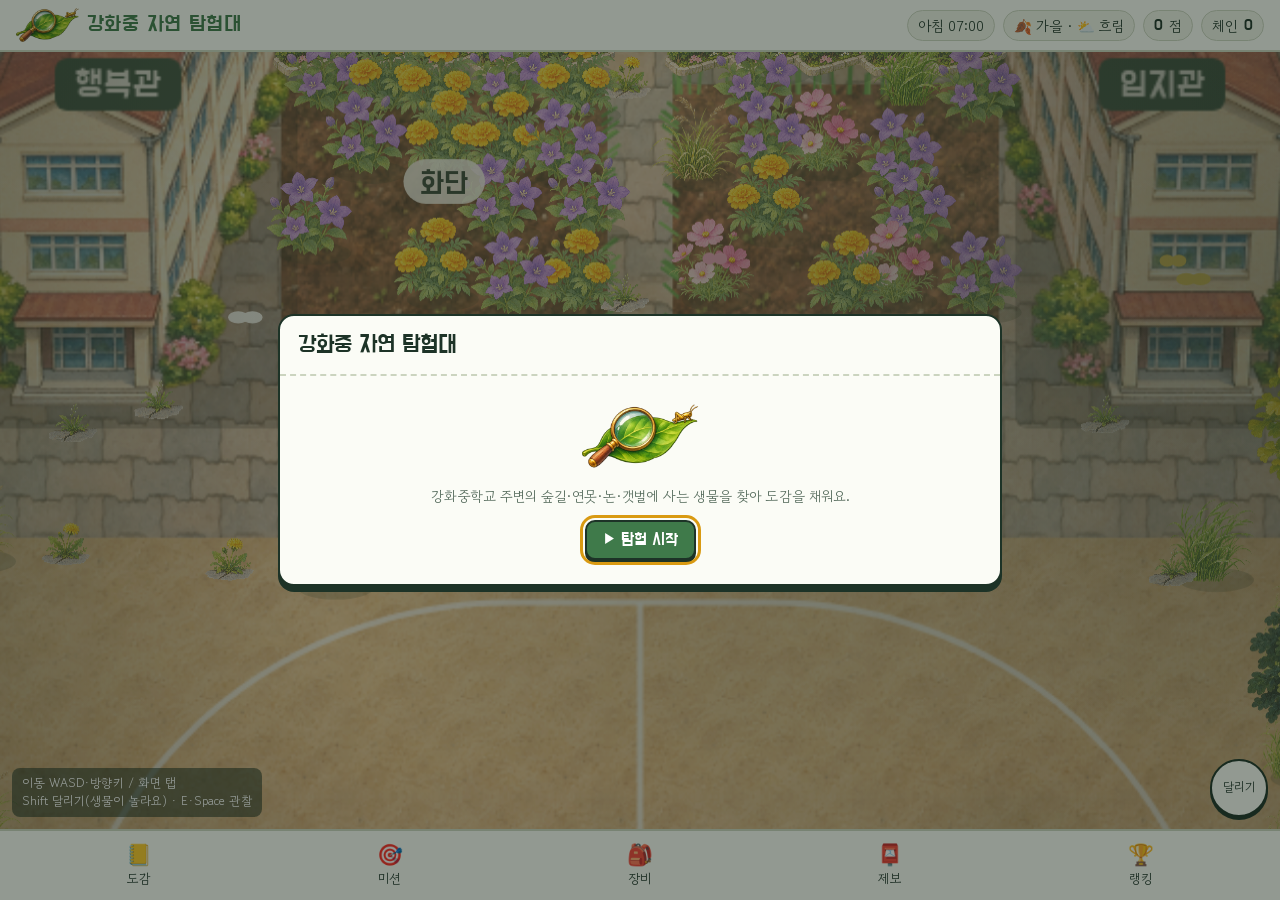
==== commit e5d3190c: "강화중 자연 탐험대: 개체 크기 기록·크기 랭킹, 도감 발견만 보기·정렬, 특별 개체 상세, 종별 등장 균형, 특별 개체 그림 새로 만들기 Co-Authored-By: Claude" ====
--- a/games/ganghwa-nature-explorer/index.html
+++ b/games/ganghwa-nature-explorer/index.html
@@ -1,1194 +1,1325 @@
 <!doctype html><html lang="ko"><head><meta charset="utf-8"><meta name="viewport" content="width=device-width,initial-scale=1,viewport-fit=cover"><style>:root{box-sizing:border-box;padding-top:env(safe-area-inset-top,0px);padding-bottom:env(safe-area-inset-bottom,0px)}body{margin:0;font:14px -apple-system,BlinkMacSystemFont,sans-serif}img{max-width:100%}</style></head><body>
-<title>강화중 자연 탐험대</title>
-<link rel="preconnect" href="https://fonts.googleapis.com">
-<link rel="stylesheet" href="https://fonts.googleapis.com/css2?family=Do+Hyeon&family=Gowun+Dodum&display=swap">
-<style>
-/* Layout: full-height field-notebook game — HUD strip, map stage, dock; sheets slide over the map. Single light look on purpose. */
-:root{
-  --paper:#eef1e4; --card:#fbfcf6; --ink:#1d3327; --ink2:#53695a; --line:#cbd4bf;
-  --leaf:#3f7a4a; --leaf-2:#dcebd2; --gold:#d99a12; --gold-2:#fff2c9; --pond:#2c7486; --danger:#b4462f;
-  --display:"Do Hyeon","Malgun Gothic","Apple SD Gothic Neo",sans-serif;
-  --body:"Gowun Dodum","Malgun Gothic","Apple SD Gothic Neo",sans-serif;
-  --emoji:"Segoe UI Emoji","Apple Color Emoji","Noto Color Emoji",sans-serif;
-  color-scheme:light;
-}
-[hidden]{display:none!important}
-html,body{height:100%}
-body{background:var(--paper);color:var(--ink);font-family:var(--body);overflow:hidden}
-button{font:inherit;color:inherit;cursor:pointer}
-button:focus-visible,select:focus-visible,input:focus-visible,textarea:focus-visible{outline:3px solid var(--gold);outline-offset:2px}
-#app{height:100%;display:flex;flex-direction:column}
-.hud{display:flex;flex-wrap:wrap;align-items:center;gap:8px;padding-block:8px;padding-left:max(16px,env(safe-area-inset-left,0px));padding-right:max(16px,env(safe-area-inset-right,0px));background:var(--card);border-bottom:2px solid var(--line)}
-.brand{font-family:var(--display);font-size:1.35rem;letter-spacing:.02em;color:var(--leaf);margin-right:auto;white-space:nowrap;display:flex;align-items:center;gap:8px}
-.brand img{height:34px;width:auto}
-.chip{display:inline-flex;align-items:center;gap:6px;padding:4px 10px;border-radius:999px;background:var(--paper);border:1px solid var(--line);font-variant-numeric:tabular-nums;white-space:nowrap;font-size:.9rem}
-.chip b{font-family:var(--display);font-weight:400;font-size:1rem}
-.chip.chain.hot{background:var(--gold-2);border-color:var(--gold)}
-.stage{position:relative;flex:1;min-height:0;overflow:hidden;background:#4d7a3f}
-#map{display:block;width:100%;height:100%;touch-action:none}
-#prompt{position:absolute;left:50%;bottom:16px;transform:translateX(-50%);padding:10px 18px;border-radius:999px;border:2px solid var(--ink);background:var(--gold-2);font-family:var(--display);font-size:1.05rem;box-shadow:0 3px 0 var(--ink)}
-.fab{position:absolute;right:max(12px,env(safe-area-inset-right,0px));bottom:12px;display:flex;flex-direction:column;gap:8px}
-.fab button{width:58px;height:58px;border-radius:50%;border:2px solid var(--ink);background:var(--card);font-size:.78rem;line-height:1.1;box-shadow:0 3px 0 var(--ink)}
-.fab button[aria-pressed="true"]{background:var(--gold-2)}
-.keys{position:absolute;left:max(12px,env(safe-area-inset-left,0px));bottom:12px;font-size:.78rem;color:#fff;background:rgba(20,40,28,.55);padding:6px 10px;border-radius:8px;line-height:1.5}
-#toasts{position:absolute;top:10px;left:50%;transform:translateX(-50%);display:flex;flex-direction:column;gap:6px;align-items:center;pointer-events:none;width:min(92%,420px)}
-.toast{background:var(--card);border:2px solid var(--ink);border-radius:10px;padding:7px 14px;font-size:.92rem;box-shadow:0 3px 0 rgba(0,0,0,.25);animation:tin .25s ease-out}
-.toast.gold{background:var(--gold-2);border-color:var(--gold)}
-.toast.bad{border-color:var(--danger)}
-@keyframes tin{from{transform:translateY(-8px);opacity:0}}
-.dock{display:grid;grid-template-columns:repeat(5,1fr);gap:4px;padding-block:6px;padding-left:max(16px,env(safe-area-inset-left,0px));padding-right:max(16px,env(safe-area-inset-right,0px));background:var(--card);border-top:2px solid var(--line)}
-.dock button{border:0;background:none;padding:6px 2px;border-radius:10px;display:flex;flex-direction:column;align-items:center;gap:2px;font-size:.82rem;position:relative}
-.dock button:hover{background:var(--leaf-2)}
-.dock .ico{font-family:var(--emoji);font-size:1.3rem}
-.dot{position:absolute;top:4px;right:calc(50% - 22px);width:9px;height:9px;border-radius:50%;background:var(--danger)}
-
-.overlay{position:fixed;inset:0;background:rgba(18,32,24,.45);display:flex;align-items:center;justify-content:center;padding-block:16px;padding-left:max(16px,env(safe-area-inset-left,0px));padding-right:max(16px,env(safe-area-inset-right,0px));z-index:20}
-.card{background:var(--card);border:2px solid var(--ink);border-radius:16px;box-shadow:0 6px 0 var(--ink);width:min(100%,720px);max-height:100%;display:flex;flex-direction:column;min-width:0}
-.card>header{display:flex;align-items:center;gap:10px;padding:14px 18px;border-bottom:2px dashed var(--line)}
-.card>header h2{font-family:var(--display);font-weight:400;font-size:1.5rem;margin:0;margin-right:auto;text-wrap:balance}
-.x{border:2px solid var(--ink);background:var(--paper);border-radius:10px;padding:4px 12px}
-.body{padding:16px 18px;overflow:auto;min-width:0}
-.btn{border:2px solid var(--ink);background:var(--leaf);color:#fff;border-radius:10px;padding:8px 16px;font-family:var(--display);font-size:1.05rem;box-shadow:0 3px 0 var(--ink)}
-.btn:active{transform:translateY(2px);box-shadow:0 1px 0 var(--ink)}
-.btn.alt{background:var(--card);color:var(--ink)}
-.btn.gold{background:var(--gold);color:var(--ink)}
-.btn:disabled{opacity:.45;cursor:not-allowed}
-.muted{color:var(--ink2)}
-.tabs{display:flex;flex-wrap:wrap;gap:6px;margin-bottom:12px}
-.tabs button{border:1px solid var(--line);background:var(--paper);border-radius:999px;padding:4px 12px;font-size:.88rem}
-.tabs button[aria-selected="true"]{background:var(--ink);color:#fff;border-color:var(--ink)}
-.prog{height:10px;border-radius:99px;background:var(--leaf-2);overflow:hidden}
-.prog>i{display:block;height:100%;background:var(--leaf)}
-.dex{display:grid;grid-template-columns:repeat(auto-fill,minmax(96px,1fr));gap:8px}
-.cell{border:1px solid var(--line);border-radius:12px;background:var(--paper);padding:8px 4px 6px;display:flex;flex-direction:column;align-items:center;gap:2px;text-align:center;min-width:0}
-.cell:hover{border-color:var(--ink)}
-.cell .ic{font-family:var(--emoji);font-size:2rem;height:46px;display:flex;align-items:center}
-.cell .ic img{width:44px;height:44px;object-fit:contain}
-.cell .nm{font-size:.82rem;line-height:1.2;word-break:keep-all}
-.cell .ct{font-size:.72rem;color:var(--ink2);font-variant-numeric:tabular-nums}
-.cell.unk .nm{color:var(--ink2)}
-.vb{display:flex;gap:3px;min-height:10px}
-.vb i{width:9px;height:9px;border-radius:50%;border:1px solid rgba(0,0,0,.25)}
-.vb .giant{background:#7aa35a}.vb .special{background:var(--gold);box-shadow:0 0 6px var(--gold)}
-.tag{display:inline-block;padding:2px 8px;border-radius:999px;font-size:.75rem;border:1px solid currentColor;letter-spacing:.03em}
-.detail{display:grid;grid-template-columns:120px 1fr;gap:16px;align-items:start}
-.detail .big{font-family:var(--emoji);font-size:80px;text-align:center;line-height:1}
-.detail .big img{width:110px;height:110px;object-fit:contain}
-.detail h3{font-family:var(--display);font-weight:400;font-size:1.6rem;margin:0 0 6px}
-.kv{display:grid;grid-template-columns:auto 1fr;gap:4px 12px;font-size:.92rem;margin:10px 0}
-.kv dt{color:var(--ink2)}.kv dd{margin:0}
-.list{display:flex;flex-direction:column;gap:8px}
-.row{display:flex;align-items:center;gap:12px;border:1px solid var(--line);border-radius:12px;padding:10px 12px;background:var(--paper);flex-wrap:wrap}
-.row .grow{flex:1;min-width:160px}
-.row .ttl{font-family:var(--display);font-size:1.08rem}
-.form{display:grid;grid-template-columns:1fr 1fr;gap:12px}
-.form label{display:flex;flex-direction:column;gap:4px;font-size:.88rem;color:var(--ink2)}
-.form .full{grid-column:1/-1}
-.form input,.form select,.form textarea{font:inherit;color:var(--ink);background:#fff;border:2px solid var(--line);border-radius:10px;padding:8px 10px}
-.form textarea{min-height:80px;resize:vertical}
-.emojis{display:flex;flex-wrap:wrap;gap:4px}
-.emojis button{font-family:var(--emoji);font-size:1.3rem;width:40px;height:40px;border-radius:10px;border:2px solid var(--line);background:#fff}
-.emojis button[aria-pressed="true"]{border-color:var(--ink);background:var(--gold-2)}
-.checks{display:flex;gap:10px;flex-wrap:wrap;color:var(--ink)}
-.checks label{flex-direction:row;align-items:center;gap:4px;color:var(--ink)}
-.status{font-size:.78rem;padding:2px 8px;border-radius:999px;border:1px solid}
-.status.pending{color:#8a6a10;background:var(--gold-2)}
-.status.approved{color:var(--leaf);background:var(--leaf-2)}
-.status.rejected{color:var(--danger);background:#f8e3de}
-h4{font-family:var(--display);font-weight:400;font-size:1.15rem;margin:18px 0 8px}
-.rank .row{font-variant-numeric:tabular-nums}
-.rank .n{font-family:var(--display);font-size:1.3rem;width:28px;text-align:center}
-.rank .me{border-color:var(--gold);background:var(--gold-2)}
-.enc .card{width:min(100%,440px);align-items:stretch}
-.enc .body{display:flex;flex-direction:column;align-items:center;gap:10px;text-align:center}
-#encCanvas{width:min(100%,340px);aspect-ratio:1/1;max-width:100%;border-radius:14px;background:var(--paper);border:2px solid var(--line);touch-action:none}
-#encCanvas.wide{aspect-ratio:34/23}
-.enc-name{font-family:var(--display);font-size:1.5rem}
-.vtag{display:inline-block;padding:2px 10px;border-radius:999px;font-family:var(--display);font-size:.95rem}
-.vtag.gold{background:var(--gold);color:var(--ink)}
-.vtag.white{background:#fff;border:1px solid var(--ink)}
-.vtag.giant{background:#7aa35a;color:#fff}
-.vtag.special{color:var(--ink);border:1px solid var(--ink)}
-.spline{display:flex;align-items:center;gap:8px;margin-top:8px;padding:8px 10px;border-radius:10px;background:var(--gold-2);border:1px dashed var(--gold)}
-.spline .ic{font-family:var(--emoji);font-size:1.6rem;width:40px;text-align:center}
-.spline .ic img{width:36px;height:36px;object-fit:contain}
-.prot{color:var(--danger)}
-.titlebox{display:flex;flex-direction:column;align-items:center;gap:14px;text-align:center;padding-block:8px}
-.savecard{width:min(100%,420px);border:2px solid var(--line);border-radius:14px;background:var(--paper);padding:12px 14px;display:flex;flex-direction:column;gap:8px}
-.savecard.warn{border-color:var(--danger);background:#fbeeea}
-.savecard .ttl{font-family:var(--display);font-size:1.1rem}
-.savegrid{display:grid;grid-template-columns:1fr 1fr;gap:4px 12px;font-size:.92rem;font-variant-numeric:tabular-nums}
-.savegrid b{font-family:var(--display);font-weight:400;font-size:1.05rem}
-.titlebtns{display:flex;gap:10px;flex-wrap:wrap;justify-content:center}
-.pips{display:flex;gap:6px;justify-content:center}
-.pips i{width:14px;height:14px;border-radius:50%;border:2px solid var(--ink);background:#fff}
-.pips i.on{background:var(--leaf)}
-.pips i.x{background:var(--danger)}
-.result .big{font-family:var(--emoji);font-size:96px;line-height:1.1}
-.result .big img{width:120px;height:120px;object-fit:contain}
-.result.glow .big{filter:drop-shadow(0 0 18px rgba(240,180,20,.9))}
-.new{font-family:var(--display);color:#fff;background:var(--danger);padding:2px 10px;border-radius:999px}
-.pts{font-family:var(--display);font-size:1.4rem;color:var(--leaf);font-variant-numeric:tabular-nums}
-.fact{background:var(--paper);border-radius:12px;padding:10px 14px;text-align:left;line-height:1.6;max-width:60ch}
-@media (max-width:560px){
-  .brand{font-size:1.1rem}
-  .chip{font-size:.8rem;padding:3px 8px}
-  .keys{display:none}
-  .form{grid-template-columns:1fr}
-  .detail{grid-template-columns:1fr}
-}
-@media (prefers-reduced-motion:reduce){.toast{animation:none}}
-</style>
-
-<div id="app">
-  <header class="hud">
-    <div class="brand" id="brand">강화중 자연 탐험대</div>
-    <span class="chip" id="cClock">아침 07:00</span>
-    <span class="chip" id="cWeather">맑음</span>
-    <span class="chip" title="탐험 점수"><b id="cPts">0</b>점</span>
-    <span class="chip chain" id="cChain" title="연속 관찰 체인: 실패하거나 뛰어서 생물을 놀라게 하면 끊겨요">체인 <b id="cChainN">0</b></span>
-  </header>
-  <main class="stage">
-    <canvas id="map" aria-label="학교 주변 지도"></canvas>
-    <div id="toasts" aria-live="polite"></div>
-    <button id="prompt" hidden>🔍 풀숲 살펴보기 <span class="muted">[E]</span></button>
-    <div class="keys">이동 WASD·방향키 / 화면 탭<br>Shift 달리기(생물이 놀라요) · E·Space 관찰</div>
-    <div class="fab"><button id="bRun" aria-pressed="false">달리기</button></div>
-  </main>
-  <nav class="dock">
-    <button data-open="dex"><span class="ico">📒</span>도감</button>
-    <button data-open="missions"><span class="ico">🎯</span>미션<span class="dot" id="mDot" hidden></span></button>
-    <button data-open="shop"><span class="ico">🎒</span>장비</button>
-    <button data-open="report"><span class="ico">📮</span>제보<span class="dot" id="rDot" hidden></span></button>
-    <button data-open="rank"><span class="ico">🏆</span>랭킹</button>
-  </nav>
-</div>
-
-<div class="overlay" id="sheet" hidden>
-  <section class="card" role="dialog" aria-modal="true" aria-labelledby="sheetTitle">
-    <header><h2 id="sheetTitle"></h2><button class="x" id="sheetClose">닫기</button></header>
-    <div class="body" id="sheetBody"></div>
-  </section>
-</div>
-<div class="overlay enc" id="enc" hidden>
-  <section class="card" role="dialog" aria-modal="true"><div class="body" id="encBody"></div></section>
-</div>
-
-<script>
-"use strict";
-/* ================= 데이터 ================= */
-const T=32, W=60, H=36;
-const ZONES={forest:'뒷산 숲길',pond:'연못가',flower:'화단',field:'운동장',meadow:'풀밭',path:'보도·담장',kitchen:'급식실 뒤',paddy:'논·개천',tidal:'갯벌 탐사'};
-const PERIODS={M:'아침',D:'낮',E:'저녁',N:'밤'};
-const CATS=['곤충','기타 무척추','어류','양서·파충','새','포유류','식물'];
-const TIERS=[null,{name:'흔함',w:50,pts:10,col:'#5e7464'},{name:'보통',w:22,pts:25,col:'#3f7a4a'},{name:'희귀',w:7,pts:60,col:'#2c7486'},{name:'전설',w:2,pts:150,col:'#8a4fb0'}];
-const VARIANTS={giant:{name:'거대',mult:2,p:.04},special:{name:'특별',mult:10,p:.012}};
-const FX={GOLD:'sepia(1) saturate(5) hue-rotate(-12deg) brightness(1.12)',WHITE:'grayscale(1) brightness(1.7) contrast(.85)',PINK:'sepia(1) saturate(4) hue-rotate(285deg) brightness(1.15)',BLUE:'sepia(1) saturate(4) hue-rotate(170deg)',DARK:'brightness(.35) contrast(1.4)',ORANGE:'sepia(1) saturate(5) hue-rotate(-25deg)',RAINBOW:'saturate(3) hue-rotate(120deg) brightness(1.1)',SILVER:'grayscale(1) brightness(1.3) contrast(1.3)',PURPLE:'sepia(1) saturate(4) hue-rotate(230deg)',YELLOW:'sepia(1) saturate(5) hue-rotate(5deg) brightness(1.15)'};
-const SEASONS=[{n:'봄',c:'봄',ico:'🌸'},{n:'여름',c:'여',ico:'🌿'},{n:'가을',c:'가',ico:'🍂'},{n:'겨울',c:'겨',ico:'❄️'}];
-const SVG={
-  dragon:c=>`<svg xmlns='http://www.w3.org/2000/svg' viewBox='0 0 64 64'><g fill='rgba(215,236,250,.85)' stroke='#7896a6' stroke-width='1'><ellipse cx='19' cy='21' rx='16' ry='5' transform='rotate(-14 19 21)'/><ellipse cx='45' cy='21' rx='16' ry='5' transform='rotate(14 45 21)'/><ellipse cx='20' cy='30' rx='14' ry='4.5' transform='rotate(10 20 30)'/><ellipse cx='44' cy='30' rx='14' ry='4.5' transform='rotate(-10 44 30)'/></g><circle cx='32' cy='14' r='5.5' fill='${c}'/><rect x='29' y='17' width='6' height='15' rx='3' fill='${c}'/><rect x='30.3' y='30' width='3.4' height='30' rx='1.7' fill='${c}'/></svg>`,
-  strider:()=>`<svg xmlns='http://www.w3.org/2000/svg' viewBox='0 0 64 64'><g stroke='#3a3a33' stroke-width='2' fill='none' stroke-linecap='round'><path d='M30 26 L14 12 L6 10'/><path d='M34 26 L50 12 L58 10'/><path d='M30 32 L10 36 L2 46'/><path d='M34 32 L54 36 L62 46'/><path d='M31 38 L18 52 L12 62'/><path d='M33 38 L46 52 L52 62'/></g><ellipse cx='32' cy='32' rx='4' ry='14' fill='#3a3a33'/><circle cx='32' cy='17' r='3' fill='#3a3a33'/></svg>`,
-  cicada:()=>`<svg xmlns='http://www.w3.org/2000/svg' viewBox='0 0 64 64'><g fill='rgba(225,235,225,.8)' stroke='#6a5a3a' stroke-width='1.2'><path d='M30 20 C14 24 10 44 22 56 C26 48 28 34 30 22Z'/><path d='M34 20 C50 24 54 44 42 56 C38 48 36 34 34 22Z'/></g><ellipse cx='32' cy='30' rx='8' ry='14' fill='#4d3a22'/><ellipse cx='32' cy='16' rx='10' ry='5' fill='#3a2c18'/><circle cx='23' cy='15' r='2.6' fill='#9c8' /><circle cx='41' cy='15' r='2.6' fill='#9c8'/></svg>`,
-  firefly:()=>`<svg xmlns='http://www.w3.org/2000/svg' viewBox='0 0 64 64'><defs><radialGradient id='g'><stop offset='0' stop-color='#fbff9a'/><stop offset='.5' stop-color='rgba(220,255,90,.6)'/><stop offset='1' stop-color='rgba(220,255,90,0)'/></radialGradient></defs><circle cx='32' cy='46' r='17' fill='url(#g)'/><ellipse cx='32' cy='30' rx='8' ry='14' fill='#2b2b2b'/><path d='M24 22 L32 44 L40 22Z' fill='#3d3d3d'/><ellipse cx='32' cy='18' rx='6' ry='5' fill='#e66a3c'/><ellipse cx='32' cy='44' rx='6' ry='5' fill='#f7f37a'/></svg>`,
-  isopod:(rolled)=>rolled
-    ?`<svg xmlns='http://www.w3.org/2000/svg' viewBox='0 0 64 64'><circle cx='32' cy='34' r='18' fill='#5b5f66'/><g stroke='#3c4046' stroke-width='2.2' fill='none'><path d='M16 28 Q32 20 48 28'/><path d='M14 35 Q32 27 50 35'/><path d='M16 42 Q32 34 48 42'/></g><circle cx='26' cy='22' r='3' fill='#8d939b'/></svg>`
-    :`<svg xmlns='http://www.w3.org/2000/svg' viewBox='0 0 64 64'><g stroke='#4a4d52' stroke-width='2' stroke-linecap='round'><path d='M26 12 L20 4'/><path d='M38 12 L44 4'/></g><ellipse cx='32' cy='34' rx='14' ry='22' fill='#6d6a63'/><g stroke='#4f4c46' stroke-width='2' fill='none'><path d='M19 24 H45'/><path d='M18 30 H46'/><path d='M18 36 H46'/><path d='M19 42 H45'/><path d='M21 48 H43'/></g><circle cx='32' cy='14' r='6' fill='#5a5750'/></svg>`
-};
-const svgURI=s=>'data:image/svg+xml;charset=utf-8,'+encodeURIComponent(s);
-
-// [id, 이름, 아이콘, 분류, 구역, 시간(M아침 D낮 E저녁 N밤), 등급, 관찰법, 비, 색조, 설명, 계절(봄여가겨, 빈칸=사계절), 보호등급, [특별 개체 이름, 효과, 설명, 옵션]]
-const BASE_SPECIES=[
- ['pat','팥중이','🦗','곤충','meadow field paddy','MDE',1,'net',null,'sepia(.9) saturate(.7) brightness(.85)','뒷날개에 검은 띠가 있고, 날아오를 때 "타다닥" 소리를 내요. 흙 색과 비슷해서 숨기 명수예요.','여가','',['황금 팥중이','GOLD','온몸이 금빛으로 빛나는 전설의 팥중이! 강화중 자연 탐험대의 상징이에요.']],
- ['metu','메뚜기','🦗','곤충','meadow paddy flower','MDE',1,'net',null,'','방아깨비·섬서구메뚜기·벼메뚜기 등. 방아깨비는 뒷다리를 잡으면 방아 찧듯 몸을 끄덕여요.','여가','',['분홍 메뚜기','PINK','몸 색을 만드는 유전자 변이로 아주 드물게 분홍색 메뚜기가 태어나요.']],
- ['gwi','귀뚜라미','🦗','곤충','meadow path','EN',2,'net',null,'brightness(.45) sepia(1)','왕귀뚜라미 등. 수컷이 앞날개를 비벼 "귀뚤귀뚤" 소리를 내요.','가','',['하얀 귀뚜라미','WHITE','허물을 막 벗은 귀뚜라미는 잠깐 동안 하얀색이에요.']],
- ['mudang','무당벌레','🐞','곤충','flower meadow','MD',1,'net',null,'','칠성무당벌레 등. 진딧물을 많이 잡아먹는 텃밭의 친구예요.','봄여가','',['검은 무당벌레','DARK','같은 무당벌레라도 무늬와 색이 수십 가지예요. 검은 바탕에 붉은 점이 있는 개체도 있어요.']],
- ['nabi','나비','🦋','곤충','flower forest','MD',1,'net',null,'hue-rotate(185deg) saturate(1.3)','배추흰나비·호랑나비 등. 애벌레마다 먹는 식물이 정해져 있어요.','봄여가','',['제비나비','sepia(1) saturate(4) hue-rotate(170deg) brightness(.6)','검은 날개에 푸른 비늘이 반짝이는 나비예요.',{c:'#5fc4ff'}]],
- ['jamjari','잠자리','svg:dragon:#d8382a','곤충','pond field paddy','MDE',1,'net',null,'','고추잠자리·밀잠자리 등. 다 자란 고추잠자리 수컷은 온몸이 빨개요.','여가','',['무지개 잠자리','RAINBOW','날개의 아주 작은 구조가 빛을 나눠서 무지갯빛으로 반짝여 보여요.']],
- ['sogeum','소금쟁이','svg:strider','곤충','pond paddy','MDE',1,'net',null,'','다리 끝의 잔털 덕분에 물에 빠지지 않고 수면 위를 미끄러져요.','봄여가','',['은빛 소금쟁이','SILVER','몸의 잔털 사이에 공기가 갇혀 은빛으로 보여요.']],
- ['samagwi','사마귀','🦗','곤충','forest meadow','DE',3,'net',null,'hue-rotate(20deg) saturate(1.5) brightness(1.1)','왕사마귀 등. 앞다리가 낫처럼 생긴 사냥꾼으로, 가을에 나뭇가지에 거품 같은 알집을 붙여요.','여가','',['분홍 사마귀','PINK','꽃 색을 닮은 분홍빛 사마귀는 아주 드물어요.']],
- ['maemi','매미','svg:cicada','곤충','forest','MD',2,'net',null,'','참매미 등. 땅속에서 여러 해를 애벌레로 지내다 나와요.','여','',['하얀 매미','WHITE','허물을 갓 벗은 매미는 몇 시간 동안 하얗고 말랑해요.']],
- ['jangsu','장수풍뎅이','🪲','곤충','forest','N',3,'net',null,'sepia(1) brightness(.55)','수컷 머리에 긴 뿔이 있어요. 밤에 참나무 수액에 모여요.','여','',['황금 장수풍뎅이','GOLD','껍질이 금빛으로 반짝이는 아주 드문 개체예요.']],
- ['saseum','사슴벌레','🪲','곤충','forest','EN',3,'net',null,'brightness(.35)','수컷의 큰턱이 사슴뿔처럼 생겼어요. 애벌레는 썩은 참나무 속에서 자라요.','여','',['푸른 사슴벌레','sepia(1) saturate(4) hue-rotate(170deg) brightness(.55)','껍질이 푸른빛으로 반짝이는 드문 개체예요.',{c:'#5fc4ff'}]],
- ['gaemi','개미','🐜','곤충','path field kitchen','MDE',1,'net',null,'','일본왕개미 등. 일개미들이 먹이 찾기, 집 짓기를 나눠 맡아요.','봄여가','',['여왕개미','PURPLE','날개 달린 여왕개미는 결혼 비행 뒤 날개를 떼고 새 개미집을 만들어요.',{big:1}]],
- ['beol','벌','🐝','곤충','flower','MD',1,'net',null,'','꿀벌·호박벌 등. 꽃가루를 옮겨 열매 맺기를 도와요.','봄여가','',['여왕벌','sepia(1) saturate(3) hue-rotate(-20deg)','벌집에 단 한 마리뿐인 여왕벌은 하루에 알을 천 개 넘게 낳기도 해요.',{big:1,c:'#ffb340'}]],
- ['jwi','쥐며느리','svg:isopod0','기타 무척추','path kitchen forest flower','MDEN',1,'net',null,'','쥐며느리·공벌레 등. 곤충이 아니라 새우·게와 같은 갑각류예요. 공벌레는 건드리면 공처럼 몸을 말아요.','','',['주황 쥐며느리','ORANGE','몸 색소 변이로 주황빛을 띠는 개체가 드물게 있어요.']],
- ['dalpaeng','달팽이','🐌','기타 무척추','path flower forest paddy','MDEN',1,'net','boost','','명주달팽이 등. 몸이 마르지 않게 점액을 내며 기어가요.','봄여가','',['왼돌이 달팽이','sepia(.3) saturate(1.4)','대부분 달팽이 껍데기는 오른쪽으로 감기지만, 아주 드물게 왼쪽으로 감긴 개체가 있어요.',{flip:1,c:'#bfffe6'}]],
- ['jireong','지렁이','🪱','기타 무척추','path field paddy','MDEN',1,'net','only','','흙을 먹고 기름진 흙을 내놓는 땅의 농부. 비가 오면 땅 위로 나와요.','봄여가','',['무지개 지렁이','RAINBOW','피부 표면이 빛을 반사해 무지갯빛으로 반짝여 보여요.']],
- ['geomi','거미','🕷️','기타 무척추','forest flower','DE',2,'photo',null,'sepia(1) saturate(4) hue-rotate(5deg)','무당거미 등. 노랑·검정 줄무늬의 큰 거미예요.','여가','',['황금 거미','GOLD','거미줄까지 금빛으로 반짝이는 특별한 거미예요.']],
- ['ge','게','🦀','기타 무척추','tidal','MDEN',1,'net',null,'','칠게·농게 등. 농게 수컷은 한쪽 집게가 아주 커요. 강화 갯벌은 게들의 천국이에요.','봄여가','',['파란 게','BLUE','껍데기 색소 변이로 드물게 파란 게가 나타나요.']],
- ['mangdung','망둥어','🐟','어류','tidal','MDE',2,'net',null,'sepia(.8) brightness(.8)','말뚝망둥어 등. 가슴지느러미로 갯벌 위를 기어 다니고, 물 밖에서도 피부로 숨을 쉬어요.','봄여가','',['황금 망둥어','GOLD','몸에 금빛 무늬가 도는 아주 드문 개체예요.']],
- ['gaeguri','개구리','🐸','양서·파충','pond paddy flower meadow','MDEN',1,'net','boost','','청개구리·참개구리 등. 청개구리는 발가락 끝 빨판으로 어디든 붙어요.','봄여가','',['금개구리','sepia(.6) saturate(3) hue-rotate(20deg) brightness(1.15)','등에 금색 줄이 두 줄 있는 멸종위기 Ⅱ급 개구리예요. 강화에서도 관찰돼요.',{c:'#e6e24a'}]],
- ['maengkkong','맹꽁이','🐸','양서·파충','paddy flower','N',3,'photo','only','sepia(.8) saturate(1.5)','비 오는 여름밤 "맹~ 꽁~" 하고 울어요. 짝을 이루어 우는 소리가 이름이 됐어요.','여','멸종위기 Ⅱ급',['하얀 맹꽁이','WHITE','색소가 없는 알비노 개체는 자연에서 아주 드물어요.']],
- ['domabaem','도마뱀','🦎','양서·파충','forest path','MD',3,'net',null,'sepia(.8) hue-rotate(-10deg)','아무르장지뱀 등. 위험하면 꼬리를 끊고 도망가요.','봄여가','',['푸른꼬리 도마뱀','BLUE','어린 도마뱀 중에는 꼬리가 파랗게 빛나는 종류도 있어요. 천적의 눈길을 꼬리로 돌려요.']],
- ['chamsae','참새','🐦','새','field kitchen path paddy','MDE',1,'photo',null,'sepia(1) saturate(1.3) hue-rotate(-15deg)','사람 곁에서 사는 대표 텃새. 볼에 검은 점이 있어요.','','',['흰 참새','WHITE','깃털 색소가 부족한 흰 참새는 행운의 상징으로 뉴스에 나오기도 해요.']],
- ['kkachi','까치','🐦','새','field forest','MDE',1,'photo',null,'grayscale(1) brightness(.5) contrast(1.4)','높은 나무에 나뭇가지로 커다란 둥지를 지어요. 사람 얼굴도 기억한대요.','','',['흰 까치','WHITE','흰 까치는 예로부터 좋은 소식을 가져오는 길조로 여겨졌어요.']],
- ['jikbak','직박구리','🐦','새','forest flower','MDE',1,'photo',null,'grayscale(.8) brightness(.8)','"삐이익" 시끄럽게 울어요. 감이나 나무 열매를 좋아해요.','','',['흰 직박구리','WHITE','깃털 색소가 적은 백색증 개체예요.']],
- ['bidul','비둘기','🕊️','새','field path','MDE',1,'photo',null,'sepia(.7) brightness(.85)','멧비둘기 등. "구구 구구" 울고, 목옆에 줄무늬가 있어요.','','',['흰 비둘기','WHITE','하얀 비둘기는 평화의 상징이에요.']],
- ['baksae','박새','🐦','새','forest','MD',2,'photo',null,'grayscale(.4) hue-rotate(60deg)','가슴에 넥타이 같은 검은 줄무늬가 있어요. 애벌레를 많이 잡아먹어요.','','',['노랑 박새','YELLOW','배 깃털이 유난히 노란 드문 개체예요.']],
- ['baekro','백로','🦩','새','paddy pond tidal','MDE',2,'photo',null,'grayscale(1) brightness(1.6)','쇠백로·중대백로 등. 쇠백로는 발가락이 노래요. 논에서 미꾸라지를 노려요.','봄여가','',['노랑부리백로','grayscale(1) brightness(1.7)','부리가 노란 멸종위기 Ⅰ급 새예요. 강화 서도 섬들에서 번식해요.',{c:'#ffe066'}]],
- ['waegari','왜가리','🦩','새','paddy pond','MDE',1,'photo',null,'grayscale(1) brightness(.85)','회색 몸에 검은 댕기깃이 있는 큰 새예요. 개천에서 꼼짝 않고 물고기를 기다려요.','','',['흰 왜가리','WHITE','깃털이 하얀 백색증 왜가리예요.']],
- ['mulchong','물총새','🐦','새','paddy pond','MD',3,'photo',null,'saturate(1.8)','파란 깃털의 작은 사냥꾼. 물속으로 총알처럼 뛰어들어 물고기를 잡아요.','봄여가','',['청호반새','BLUE','파란 날개에 빨간 부리를 가진 물총새의 사촌. 여름에 드물게 찾아와요.']],
- ['kkoekkori','꾀꼬리','🐤','새','forest','MD',2,'photo',null,'','온몸이 샛노란 여름 철새. 목소리가 아주 고와요.','여','',['황금 꾀꼬리','GOLD','노란 깃털이 금빛으로 빛나 보이는 개체예요.']],
- ['gireogi','기러기','🦆','새','paddy','MDE',2,'photo',null,'sepia(.7) brightness(.8)','큰기러기·쇠기러기 등. 겨울에 강화 논에 떼로 찾아와 떨어진 낟알을 먹어요.','겨','',['흰기러기','WHITE','주로 북아메리카에 사는 흰기러기가 아주 드물게 기러기 떼에 섞여 와요.']],
- ['bueongi','부엉이','🦉','새','forest','N',4,'photo',null,'sepia(.6)','소쩍새·수리부엉이 등. 소쩍새는 "소쩍 소쩍" 울어요.','','천연기념물',['수리부엉이','sepia(1) saturate(2) brightness(.8)','우리나라에서 가장 큰 올빼미 무리. 날개를 펴면 어른 키만큼 커요.',{big:1,c:'#ffb340'}]],
- ['multteo','물떼새','🐦','새','tidal','MDE',3,'photo',null,'grayscale(1) contrast(1.5)','검은머리물떼새 등. 빨간 부리로 조개를 열어 먹어요.','','천연기념물',['흰물떼새','grayscale(1) brightness(1.4)','모래빛 등과 하얀 배를 가진 작은 물떼새예요.',{c:'#ffffff'}]],
- ['jeoeo','저어새','🦩','새','tidal paddy','MDE',4,'photo',null,'grayscale(1) brightness(1.7)','주걱 같은 부리를 좌우로 저으며 먹이를 찾아요. 강화 갯벌은 세계적인 저어새 번식지예요.','봄여가','멸종위기 Ⅰ급·천연기념물',['번식깃 저어새','sepia(.5) saturate(2) brightness(1.2)','번식기가 되면 뒷머리 깃과 가슴이 노랗게 물들어요.',{c:'#ffe9a8'}]],
- ['durumi','두루미','🦩','새','tidal paddy','MDE',4,'photo',null,'grayscale(1) brightness(1.5)','머리 꼭대기가 붉은 겨울 철새. 강화 남단 갯벌에서 겨울을 나요.','겨','멸종위기 Ⅰ급·천연기념물',['재두루미','grayscale(1) brightness(.9)','회색 몸에 눈가가 붉은 두루미의 사촌. 역시 천연기념물이에요.',{c:'#e0e8f0'}]],
- ['goyang','고양이','🐈','포유류','kitchen path','MDEN',2,'photo',null,'','급식실 뒤를 자주 찾는 동네 고양이. 먹이를 함부로 주지 말고 멀리서 지켜봐요.','','',['오드아이 고양이','WHITE','두 눈 색깔이 다른 고양이로, 하얀 고양이에게서 더 자주 나타나요.']],
- ['cheongseol','청설모','🐿️','포유류','forest','MDE',2,'photo',null,'brightness(.6) saturate(.6)','회갈색 털에 귀 끝 털이 길어요. 잣·도토리를 땅에 묻어 숨겨요.','','',['흰 청설모','WHITE','털 색소가 적은 아주 드문 개체예요.']],
- ['bakjwi','박쥐','🦇','포유류','field pond kitchen paddy','EN',3,'photo',null,'','집박쥐 등. 해 질 녘 하늘을 날며 모기 같은 작은 곤충을 잡아먹어요.','봄여가','',['황금박쥐','ORANGE','정식 이름은 붉은박쥐. 주황빛 털 때문에 황금박쥐라 불리는 멸종위기 Ⅰ급 동물이에요.']],
- ['gorani','고라니','🦌','포유류','forest paddy','MEN',2,'photo',null,'','수컷은 뿔 대신 긴 송곳니가 있어요. 세계적으로는 보호가 필요한 동물이지만 우리나라에 특히 많이 살아요.','','',['흰 고라니','WHITE','털이 하얀 고라니는 아주 드물게 발견돼요.']],
- ['neoguri','너구리','🦝','포유류','forest paddy','EN',2,'photo',null,'','눈가가 까만 야행성 동물. 겨울에는 활동을 줄이고 쉬어요.','','',['흰 너구리','WHITE','털 색소가 적은 흰 너구리는 아주 드물어요.']],
- ['sak','삵','🐆','포유류','forest paddy','EN',3,'photo',null,'sepia(.4) brightness(.85)','고양이와 닮았지만 이마에 줄무늬가 있는 야생 고양이예요.','','멸종위기 Ⅱ급',['황금 삵','GOLD','털이 금빛으로 빛나 보이는 특별한 개체예요.']],
- ['mindeul','민들레','🌼','식물','path field meadow','MDE',1,'photo',null,'','씨앗이 솜털 낙하산을 타고 멀리 날아가요. 보도블록 틈에서도 잘 자라요.','봄여가','',['흰민들레','WHITE','꽃이 하얀 우리 토종 민들레예요. 요즘은 서양민들레보다 보기 어려워요.']],
- ['tokki','토끼풀','☘️','식물','meadow field','MDEN',1,'photo',null,'','흰 꽃이 피는 콩과 식물. 뿌리혹박테리아 덕분에 흙이 기름져져요.','','',['네잎 토끼풀','','잎이 네 장인 토끼풀은 만 개에 하나 정도로 드물다고 해요.',{emoji:'🍀',c:'#7ddc6a'}]],
- ['gangaji','강아지풀','🌾','식물','meadow path','MDEN',1,'photo',null,'hue-rotate(40deg) saturate(.8)','이삭이 강아지 꼬리처럼 복슬복슬해요.','여가','',['금강아지풀','GOLD','이삭 털이 금빛인 강아지풀의 사촌이에요.']],
- ['bongseon','봉선화','🌺','식물','flower','MD',2,'photo',null,'','씨앗 주머니를 건드리면 톡 터지며 씨를 멀리 보내요. 손톱 물들이기에 써요.','여','',['흰 봉선화','WHITE','하얀 꽃이 피는 봉선화예요.']],
- ['sunmu','강화순무','🧅','식물','flower','MD',2,'photo',null,'hue-rotate(250deg) saturate(1.3)','강화 특산물. 뿌리 윗부분이 보랏빛이고 맛이 톡 쏴요. 학교 텃밭에서 길러요.','가겨','',['왕순무','','보통 순무보다 몇 배나 크게 자란 순무예요.',{big:1,c:'#d6b3ff'}]],
- ['chilmyeon','칠면초','🌿','식물','tidal','MDE',2,'photo',null,'hue-rotate(-90deg) saturate(1.6)','칠면조처럼 색이 여러 번 바뀐다고 붙은 이름. 소금기 있는 갯벌에서 자라요.','봄여가','',['무지개 칠면초','RAINBOW','여러 색이 한꺼번에 물든 특별한 칠면초예요.']],
- ['ssuk','쑥','🌿','식물','path meadow paddy','MDE',1,'photo',null,'','향이 진한 풀. 떡과 약재로 쓰여요.','봄여가','',['사자발쑥','saturate(.6) brightness(1.25)','잎이 사자 발처럼 생긴 강화 특산 약쑥이에요.',{c:'#cfe8b0'}]],
- ['jilgyeong','질경이','🌱','식물','path field','MDEN',1,'photo',null,'','밟혀도 잘 자라는 길가 풀. 씨앗이 신발에 붙어 퍼져요.','봄여가','',['무늬 질경이','saturate(.3) brightness(1.4)','잎에 흰 무늬가 있는 변이 개체예요.',{c:'#f0f6e0'}]],
- ['gaemang','개망초','🌼','식물','meadow paddy','MDE',1,'photo',null,'grayscale(1) brightness(1.5)','꽃이 계란 프라이처럼 생겼어요. 빈터에서 잘 자라요.','여','',['분홍 개망초','PINK','꽃잎이 분홍빛으로 물든 개체예요.']],
- ['dalgae','닭의장풀','🌸','식물','flower path','MD',1,'photo',null,'hue-rotate(190deg) saturate(1.6)','파란 꽃잎 두 장이 귀처럼 생겼어요. 달개비라고도 해요.','여','',['흰 닭의장풀','WHITE','꽃이 하얀 닭의장풀이에요.']],
- ['jebi','제비꽃','🌸','식물','path meadow','MD',2,'photo',null,'hue-rotate(230deg) saturate(1.5)','담장 밑에 피는 보라색 봄꽃이에요.','봄','',['흰제비꽃','WHITE','꽃이 하얀 제비꽃 무리예요.']],
- ['naengi','냉이','🌱','식물','meadow flower','MD',2,'photo',null,'','열매가 하트 모양이에요. 봄나물로 먹어요.','봄','',['꽃다지','YELLOW','냉이와 닮았지만 노란 꽃이 피는 꽃다지예요.']],
- ['cosmos','코스모스','🌸','식물','flower field','MDE',2,'photo',null,'','가을 학교 화단의 대표 꽃이에요.','가','',['노랑코스모스','sepia(1) saturate(5) hue-rotate(-5deg)','꽃이 주황빛 노란색인 코스모스예요.',{c:'#ffb340'}]],
- ['napal','나팔꽃','🌺','식물','path','M',2,'photo',null,'hue-rotate(230deg)','아침에 피고 낮이면 오므려요. 덩굴이 담장을 감고 올라가요.','여','',['흰 나팔꽃','WHITE','하얀 꽃이 피는 나팔꽃이에요.']],
- ['budeul','부들','🌾','식물','pond paddy','MDEN',1,'photo',null,'sepia(1) brightness(.7)','소시지 모양 이삭이 달리는 물가 식물이에요.','','',['황금 부들','GOLD','이삭이 금빛으로 빛나는 특별한 부들이에요.']],
- ['suryeon','수련','🌸','식물','pond','MD',2,'photo',null,'hue-rotate(-15deg)','낮에 피고 저녁에 오므려 "잠자는 연꽃"이라 불러요.','여','',['황금 수련','GOLD','꽃잎이 금빛으로 빛나는 특별한 수련이에요.']],
- ['gomari','고마리','🌸','식물','paddy','MDE',1,'photo',null,'saturate(.7)','개천 물을 깨끗하게 해 주는 풀이에요.','가','',['흰 고마리','WHITE','꽃이 하얀 고마리예요.']],
- ['sonamu','소나무','🌲','식물','forest path','MDEN',1,'photo',null,'','사계절 푸른 바늘잎나무. 강화산성 산자락에 많아요.','','',['황금소나무','GOLD','잎이 금빛으로 물드는 아주 드문 소나무예요.']],
- ['eunhaeng','은행나무','🌳','식물','path field','MDEN',1,'photo',null,'hue-rotate(-35deg) saturate(1.3)','공룡 시대부터 살아온 살아 있는 화석. 가을에 노랗게 물들어요.','','',['천년 은행나무','GOLD','오래된 은행나무는 천 년 넘게 살기도 해요.',{big:1}]],
- ['beot','벚나무','🌸','식물','path field','MDE',2,'photo',null,'','봄에 학교 길을 분홍빛으로 물들여요.','봄','',['겹벚나무','PINK','꽃잎이 여러 겹인 벚나무예요.']],
- ['insam','강화인삼','🥕','식물','paddy','MD',3,'photo',null,'sepia(1) brightness(1.2)','강화의 특산물. 여름에 빨간 열매가 맺혀요.','','',['백년 산삼','GOLD','산에서 오래 자란 산삼은 아주 귀해요.']],
-];
-const TREE_IDS=new Set(['sonamu','eunhaeng','beot']);
-const FXC={GOLD:'#ffd54a',WHITE:'#ffffff',PINK:'#ff9ccf',BLUE:'#7fd4ff',DARK:'#e0453a',ORANGE:'#ffa040',RAINBOW:'#cc66ff',SILVER:'#e0e8f0',PURPLE:'#d6b3ff',YELLOW:'#ffe066'};
-function makeSpecies(a){
-  const [id,name,icon,cat,zones,periods,tier,method,rain,tint,fact,seasons,prot,spc]=a;
-  const s={id,name,cat,zones:zones.split(' '),periods:periods.split(''),tier,method,rain,tint:tint||'',fact,seasons:seasons||'',prot:prot||'',base:true};
-  const o=spc[3]||{};
-  s.special={name:spc[0],filter:FX[spc[1]]??spc[1],c:o.c||FXC[spc[1]]||'#ffd54a',fact:spc[2],emoji:o.emoji,flip:!!o.flip,big:!!o.big};
-  if(icon.startsWith('svg:')){const [,k,arg]=icon.split(':');const svg=k==='isopod0'?SVG.isopod(false):k==='isopod1'?SVG.isopod(true):SVG[k](arg);s.src=svgURI(svg);s.img=new Image();s.img.src=s.src;}
-  else s.emoji=icon;
-  return s;
-}
-const BASE=BASE_SPECIES.map(makeSpecies);
-let REPORTED=[], ALL=BASE.slice();
-const byId=id=>ALL.find(s=>s.id===id);
-const varName=(sp,v)=>v==='special'?sp.special.name:v==='giant'?'거대 '+sp.name:sp.name;
-const isTree=sp=>TREE_IDS.has(sp.id);
-
-/* ================= 유틸 ================= */
-const $=s=>document.querySelector(s);
-const esc=s=>String(s??'').replace(/[&<>"']/g,c=>({'&':'&amp;','<':'&lt;','>':'&gt;','"':'&quot;',"'":'&#39;'}[c]));
-const clamp=(v,a,b)=>Math.max(a,Math.min(b,v));
-const rnd=(a,b)=>a+Math.random()*(b-a);
-const pick=a=>a[Math.floor(Math.random()*a.length)];
-function mulberry32(a){return function(){a|=0;a=a+0x6D2B79F5|0;let t=Math.imul(a^a>>>15,1|a);t=t+Math.imul(t^t>>>7,61|t)^t;return((t^t>>>14)>>>0)/4294967296}}
-function weighted(items,wf){const ws=items.map(wf);const tot=ws.reduce((a,b)=>a+b,0);if(!tot)return null;let r=Math.random()*tot;for(let i=0;i<items.length;i++){r-=ws[i];if(r<=0)return items[i]}return items[items.length-1]}
-function toast(msg,kind){const t=document.createElement('div');t.className='toast '+(kind||'');t.textContent=msg;$('#toasts').appendChild(t);setTimeout(()=>t.remove(),3200);while($('#toasts').children.length>4)$('#toasts').firstChild.remove();}
-const EMOJI_FONT='"Segoe UI Emoji","Apple Color Emoji","Noto Color Emoji",sans-serif';
-
-/* ================= 그림 에셋 (assets/manifest.json 에 있는 파일만 불러옴, 없으면 코드로 그린 그림 사용) ================= */
-const ART={}, ARTT={}, ART_LIST=[];
-// 그림의 투명 여백을 잘라서 지도·미니게임에서 제 크기로 보이게 함
-function trimImg(im){
-  const c=document.createElement('canvas');c.width=im.naturalWidth;c.height=im.naturalHeight;const g=c.getContext('2d');g.drawImage(im,0,0);
-  let d;try{d=g.getImageData(0,0,c.width,c.height).data}catch(e){return im}
-  let x0=c.width,y0=c.height,x1=0,y1=0;
-  for(let y=0;y<c.height;y+=2)for(let x=0;x<c.width;x+=2)if(d[(y*c.width+x)*4+3]>24){if(x<x0)x0=x;if(x>x1)x1=x;if(y<y0)y0=y;if(y>y1)y1=y;}
-  if(x1<=x0||y1<=y0)return c;
-  x1=Math.min(c.width,x1+2);y1=Math.min(c.height,y1+2);
-  const o=document.createElement('canvas');o.width=x1-x0;o.height=y1-y0;o.getContext('2d').drawImage(c,x0,y0,o.width,o.height,0,0,o.width,o.height);return o;
-}
-const art=(k,p)=>ART_LIST.push([k,p]);
-const TEX_KEYS=['grass','tall','sand','path','flower','water','forest','bank','conc','paddy','mud','sea'];
-TEX_KEYS.forEach(k=>art('tex_'+k,`tex/${k}.png`));
-const OBJ_VARS={tree:3,bush:3,hedge:1,grass:3,fern:2,reed:2,flowers:3,weed:2,rock:2,bin:1,box:1,rice:2,salt:2,mound:1};
-for(const [k,n] of Object.entries(OBJ_VARS))for(let i=1;i<=n;i++)art(`obj_${k}${i}`,`obj/${k}${i}.png`);
-art('bld_school','bld/school.png');art('bld_kitchen','bld/kitchen.png');
-art('player','char/player.png');art('logo','ui/logo.png');
-Object.keys(ZONES).forEach(z=>art('bg_'+z,`bg/${z}.png`));
-BASE.forEach(s=>{art('cr_'+s.id,`creatures/${s.id}.png`);art('crs_'+s.id,`creatures/${s.id}_special.png`);});
-let artTimer=null;
-function loadArt(have){
-  for(const [k,p] of ART_LIST){if(!have.has(p))continue;const im=new Image();
-    im.onload=()=>{ART[k]=im;if(!/^(tex_|bg_)/.test(k))ARTT[k]=trimImg(im);clearTimeout(artTimer);artTimer=setTimeout(onArt,150)};im.src='assets/'+p;}
-}
-function onArt(){paintBase();buildSprites();if(sheetKind)renderSheet();
-  if(ART.logo){const b=$('#brand');if(!b.querySelector('img')){const im=document.createElement('img');let src=ART.logo.src;try{if(ARTT.logo&&ARTT.logo.toDataURL)src=ARTT.logo.toDataURL()}catch(e){}im.src=src;im.alt='';b.prepend(im);}}}
-fetch('assets/manifest.json').then(r=>r.ok?r.json():null).then(m=>{if(m&&Array.isArray(m.files))loadArt(new Set(m.files))}).catch(()=>{});
-const crArt=sp=>ART['cr_'+sp.id];
-function iconHTML(sp,v,size){
-  const spc=v==='special'?sp.special:null;
-  const st=`filter:${filterFor(sp,v)||'none'};${spc&&spc.flip?'transform:scaleX(-1);':(v==='giant'||spc&&spc.big)?'transform:scale(1.15);':''}`;
-  const sa=spc&&ART['crs_'+sp.id];if(sa)return `<img alt="" src="${sa.src}">`;
-  if(spc&&spc.emoji)return `<span style="font-family:var(--emoji)">${spc.emoji}</span>`;
-  const a=crArt(sp);if(a)return `<img alt="" src="${a.src}" style="${st}">`;
-  return sp.src?`<img alt="" src="${sp.src}" style="${st}${size?`width:${size}px;height:${size}px`:''}">`:`<span style="${st}">${esc(sp.emoji)}</span>`;
-}
-function filterFor(sp,v){if(v==='special'){if(ART['crs_'+sp.id]||sp.special.emoji)return '';return sp.special.filter||'';}return crArt(sp)?'':(sp.tint||'');}
-
-/* ================= 지형 ================= */
-const TL={PATH:0,GRASS:1,TALL:2,SAND:3,FLOWER:4,WATER:5,FOREST:6,TREE:7,BUILD:8,BANK:9,CONC:10,PADDY:11,MUD:12,SEA:13,STREAM:14};
-const SOLID=new Set([TL.WATER,TL.TREE,TL.BUILD,TL.SEA,TL.STREAM]);
-const tile=new Uint8Array(W*H), zone=new Array(W*H).fill('path');
-function setT(x,y,t,z){if(x<0||y<0||x>=W||y>=H)return;tile[y*W+x]=t;if(z)zone[y*W+x]=z;}
-function rect(x0,y0,x1,y1,t,z){for(let y=y0;y<=y1;y++)for(let x=x0;x<=x1;x++)setT(x,y,t,z);}
-(function gen(){
-  const r=mulberry32(11);
-  rect(0,0,W-1,H-1,TL.PATH,'path');
-  rect(0,0,12,19,TL.FOREST,'forest');
-  for(let y=0;y<=19;y++)for(let x=0;x<=11;x++){
-    const trail=Math.abs(x-(6+2.2*Math.sin(y/2.6)))<1.3||Math.abs(y-(10+1.5*Math.sin(x/2)))<1.1;
-    if(!trail&&r()<.24)setT(x,y,TL.TREE,'forest');
-  }
-  rect(0,21,12,35,TL.GRASS,'meadow');
-  for(let y=20;y<H;y++)for(let x=0;x<=12;x++){const d=Math.hypot((x-6.2)/1.3,y-28);if(d<3.4)setT(x,y,TL.WATER,'pond');else if(d<5.3)setT(x,y,TL.BANK,'pond');}
-  // 학교: 본관(위)·행복관(왼쪽)·입지관(오른쪽)이 운동장 쪽으로 열린 ㄷ자(90도 회전) 모양
-  rect(14,2,34,7,TL.BUILD);rect(14,2,18,13,TL.BUILD);rect(30,2,34,13,TL.BUILD);rect(36,5,45,10,TL.BUILD);
-  rect(35,0,47,3,TL.CONC,'kitchen');rect(46,4,47,10,TL.CONC,'kitchen');
-  rect(19,9,29,12,TL.FLOWER,'flower');rect(24,8,24,13,TL.PATH,'path');rect(18,33,21,34,TL.FLOWER,'flower');rect(27,33,30,34,TL.FLOWER,'flower');
-  rect(14,16,34,31,TL.SAND,'field');
-  rect(36,13,47,35,TL.TALL,'meadow');
-  for(let i=0;i<14;i++){const cx=36+Math.floor(r()*12),cy=13+Math.floor(r()*22);rect(cx,cy,cx+1,cy+1,TL.GRASS,'meadow');}
-  // 논·개천 (동락천 모티프): 논두렁으로 나뉜 논과 구불구불한 개천, 다리 두 개
-  rect(48,0,59,19,TL.PADDY,'paddy');
-  for(let y=0;y<=19;y++)for(let x=48;x<=59;x++)if(x===48||x===53||x===59||y%5===0)setT(x,y,TL.PATH,'paddy');
-  for(let y=0;y<=19;y++){const sx=Math.round(55.5+Math.sin(y/3)*1.2);if(y===5||y===15)continue;setT(sx,y,TL.STREAM,'paddy');setT(sx+1,y,TL.STREAM,'paddy');}
-  // 방조제 길과 갯벌 (염하)
-  rect(48,20,59,20,TL.PATH,'path');
-  rect(48,21,59,35,TL.MUD,'tidal');
-  for(let y=21;y<H;y++){const sx=Math.round(56.5+Math.sin(y/2.5)*1.3);for(let x=sx;x<W;x++)setT(x,y,TL.SEA,'tidal');}
-})();
-const SCHOOL={x:14,y:2,w:21,h:12};
-const WINGS=[{name:'본관',x:14,y:2,w:21,h:6},{name:'행복관',x:14,y:2,w:5,h:12},{name:'입지관',x:30,y:2,w:5,h:12}];
-const BUILDINGS=[{x:36,y:5,w:10,h:6,name:'급식실',key:'bld_kitchen'}];
-const ZONE_LABELS=[['forest',5,.7],['pond',6,21.4],['flower',21.5,10.5],['field',24,23],['meadow',41.5,13.4],['kitchen',41,.7],['path',24,35.2],['paddy',50.5,2.5],['tidal',52,22.5]];
-
-/* ================= 풀숲·나무 오브젝트 ================= */
-// 그리는 너비(px), 흔들림 정도, 충돌 반지름
-const OBJ_DEF={
-  tree:{w:108,flex:.12,r:0},bush:{w:58,flex:.25,r:13},hedge:{w:40,flex:.1,r:14},grass:{w:44,flex:1,r:0},
-  fern:{w:48,flex:.8,r:0},reed:{w:34,flex:1.3,r:0},flowers:{w:42,flex:.9,r:0},weed:{w:24,flex:1,r:0},
-  rock:{w:34,flex:0,r:9},bin:{w:26,flex:0,r:10},box:{w:30,flex:0,r:10},
-  rice:{w:28,flex:1,r:0},salt:{w:38,flex:.6,r:0},mound:{w:30,flex:0,r:0}
-};
-const HIDE=new Set(['bush','hedge','grass','fern','reed','flowers','weed','rock','bin','box','rice','salt','mound']);
-const OBJS=[], OGRID=new Map();
-(function genObjs(){
-  const R=mulberry32(21);
-  const add=(type,x,y,o={})=>{const z=zone[clamp(Math.floor(y/T),0,H-1)*W+clamp(Math.floor(x/T),0,W-1)];
-    const ob=Object.assign({type,x,y,v:Math.floor(R()*OBJ_VARS[type]),zone:z,sw:0,sv:0,ph:R()*6.28,spot:null,r:OBJ_DEF[type].r,flex:OBJ_DEF[type].flex},o);
-    OBJS.push(ob);if(ob.r){const k=Math.floor(x/T)+','+Math.floor(y/T);(OGRID.get(k)||OGRID.set(k,[]).get(k)).push(ob);}return ob;};
-  const near=(x,y,r)=>OBJS.some(o=>Math.abs(o.x-x)<r&&Math.abs(o.y-y)<r*.7);
-  const startX=24,startY=14;
-  for(let y=0;y<H;y++)for(let x=0;x<W;x++){
-    const t=tile[y*W+x],cx=x*T+T/2,cy=y*T+T/2,j=()=>(R()-.5)*T*.8;
-    if(Math.abs(x-startX)<2&&Math.abs(y-startY)<2)continue;
-    const r=R();
-    if(t===TL.TREE){add('tree',cx+j()*.3,cy+12);continue}
-    if(t===TL.FOREST){if(r<.2)add('fern',cx+j(),cy+j());else if(r<.3)add('bush',cx+j()*.5,cy+j()*.5);else if(r<.45)add('grass',cx+j(),cy+j());else if(r<.5)add('rock',cx+j(),cy+j());}
-    else if(t===TL.TALL){const n=r<.35?2:r<.72?1:0;for(let i=0;i<n;i++){const px=cx+j(),py=cy+j();if(!near(px,py,14))add('grass',px,py)}
-      const r2=R();if(r2<.05)add('bush',cx+j()*.4,cy+j()*.4);else if(r2<.09)add('flowers',cx+j(),cy+j());else if(r2<.11)add('weed',cx+j(),cy+j());}
-    else if(t===TL.GRASS){if(r<.3)add('grass',cx+j(),cy+j());else if(r<.4)add('flowers',cx+j(),cy+j());else if(r<.45)add('bush',cx+j()*.4,cy+j()*.4);else if(r<.48)add('rock',cx+j(),cy+j());else if(r<.56)add('weed',cx+j(),cy+j());}
-    else if(t===TL.BANK){if(r<.5)add('reed',cx+j(),cy+j());else if(r<.65)add('grass',cx+j(),cy+j());else if(r<.69)add('rock',cx+j(),cy+j());}
-    else if(t===TL.FLOWER){if(r<.6)add('flowers',cx+j()*.6,cy+j()*.4);else if(r<.72)add('grass',cx+j(),cy+j()*.4);}
-    else if(t===TL.SAND){const border=x===14||x===34||y===16||y===31;if(border&&r<.5)add(R()<.6?'grass':'weed',cx+j(),cy+j());}
-    else if(t===TL.PADDY){for(const [ox,oy] of [[-8,-4],[8,-4],[-8,12],[8,12]])if(R()<.6)add('rice',cx+ox+(R()-.5)*3,cy+oy);}
-    else if(t===TL.MUD){if(r<.12)add('salt',cx+j(),cy+j());else if(r<.32)add('mound',cx+j(),cy+j());else if(r<.35)add('rock',cx+j(),cy+j());}
-    else if(t===TL.PATH&&zone[y*W+x]==='paddy'){if(r<.16)add(R()<.6?'grass':'weed',cx+j(),cy+j());else if(r<.24)add('reed',cx+j(),cy+j());}
-    else if(t===TL.PATH&&zone[y*W+x]==='path'){if(r<.06)add('weed',cx+j(),cy+j());else if(r<.075)add('rock',cx+j(),cy+j());}
-    else if(t===TL.CONC){if(r<.1)add('weed',cx+j(),cy+j());}
-  }
-  // 본관 앞 생울타리(회양목)
-  for(let x=19;x<=29;x++)if(x!==24)add('hedge',x*T+T/2,8*T+T-4);
-  // 운동장 둘레 가로수
-  for(const y of [15,19,23,27,31])add('tree',35*T+T/2,y*T+T-2,{r:14});
-  for(const x of [15,19,31])add('tree',x*T+T/2,32*T+T-2,{r:14});
-  for(const x of [3,9])add('tree',x*T+T/2,20*T+T-2,{r:14});
-  // 급식실 뒤 쓰레기통·상자
-  for(const [bx,by] of [[37,1],[39,1],[44,2]])add('bin',bx*T+T/2,by*T+T-2);
-  for(const [bx,by] of [[41,2],[42,1],[46,6]])add('box',bx*T+T/2,by*T+T-2);
-  for(const o of OBJS)if(o.type==='tree'&&o.r){const k=Math.floor(o.x/T)+','+Math.floor(o.y/T);(OGRID.get(k)||OGRID.set(k,[]).get(k)).push(o);}
-})();
-const HOSTS={},TREEHOSTS={};
-for(const o of OBJS){if(HIDE.has(o.type))(HOSTS[o.zone]=HOSTS[o.zone]||[]).push(o);else if(o.type==='tree')(TREEHOSTS[o.zone]=TREEHOSTS[o.zone]||[]).push(o);}
-
-/* ---------- 코드로 그리는 스프라이트 (그림 파일이 없을 때) ---------- */
-function mk(w,h,fn){const c=document.createElement('canvas');c.width=w*2;c.height=h*2;const g=c.getContext('2d');g.scale(2,2);fn(g,w,h);return c;}
-function blade(g,bx,by,tx,ty,wd,c){g.fillStyle=c;g.beginPath();g.moveTo(bx-wd,by);g.quadraticCurveTo((bx+tx)/2-wd*.4,(by+ty)/2,tx,ty);g.quadraticCurveTo((bx+tx)/2+wd*.7,(by+ty)/2,bx+wd,by);g.closePath();g.fill();}
-function blob(g,x,y,r,c){g.fillStyle=c;g.beginPath();g.arc(x,y,r,0,7);g.fill();}
-const PAINT={
-  grass:(g,w,h,v,R)=>{const pal=[['#2f6b2c','#4f9639','#86c457'],['#3a7a2f','#62a845','#a4d469'],['#2c6640','#4c9158','#84c27c']][v];
-    for(let pass=0;pass<3;pass++)for(let i=0;i<8;i++){const bx=w/2+(R()-.5)*w*.45,tx=w/2+(R()-.5)*w*(1-pass*.15),ty=h*(.05+R()*.4+pass*.08);blade(g,bx,h,tx,ty,1.6+R()*1.3,pal[pass]);}
-    if(v===2){g.fillStyle='#d9c27a';for(let i=0;i<3;i++){const x=w*.25+R()*w*.5;g.beginPath();g.ellipse(x,h*.12+R()*6,2.2,6,(R()-.5),0,7);g.fill();}}},
-  fern:(g,w,h,v,R)=>{const pal=v?['#2e5d2a','#4d8a3c']:['#2a5a37','#3f8250'];
-    for(let k=0;k<7;k++){const a=-Math.PI/2+(k-3)*.36+(R()-.5)*.15,L=h*(.75+R()*.25);g.strokeStyle=pal[0];g.lineWidth=1.2;
-      g.beginPath();g.moveTo(w/2,h);const ex=w/2+Math.cos(a)*L*1.1,ey=h+Math.sin(a)*L;g.quadraticCurveTo(w/2+Math.cos(a)*L*.5,h+Math.sin(a)*L*.7-4,ex,ey);g.stroke();
-      for(let s=.15;s<1;s+=.11){const px=w/2+(ex-w/2)*s,py=h+(ey-h)*s-Math.sin(s*Math.PI)*4,sz=(1-s)*5+1.5;g.fillStyle=pal[s>.5?1:0];
-        g.beginPath();g.ellipse(px-2,py,sz,1.6,a+1.2,0,7);g.fill();g.beginPath();g.ellipse(px+2,py,sz,1.6,a-1.2,0,7);g.fill();}}},
-  bush:(g,w,h,v,R)=>{const pal=[['#24502a','#3a7337','#5c9a48','#8cc263'],['#284f2c','#3e6f3a','#5e9246','#89b862'],['#22492e','#356a42','#57905a','#86b97a']][v];
-    const pts=[];for(let i=0;i<11;i++)pts.push([w/2+(R()-.5)*w*.62,h*.62+(R()-.5)*h*.5,8+R()*8]);
-    pts.forEach(p=>blob(g,p[0],p[1]+3,p[2],pal[0]));pts.forEach(p=>blob(g,p[0]-1,p[1],p[2]*.85,pal[1]));pts.forEach(p=>blob(g,p[0]-3,p[1]-3,p[2]*.55,pal[2]));pts.forEach(p=>blob(g,p[0]-4,p[1]-5,p[2]*.22,pal[3]));
-    if(v===1)for(let i=0;i<7;i++)blob(g,w*.2+R()*w*.6,h*.35+R()*h*.45,1.8,'#c8352b');
-    if(v===2)for(let i=0;i<9;i++)blob(g,w*.2+R()*w*.6,h*.3+R()*h*.45,1.7,'#f4f1e4');},
-  hedge:(g,w,h)=>{const gr=g.createLinearGradient(0,0,0,h);gr.addColorStop(0,'#5a9446');gr.addColorStop(1,'#2a5a2c');g.fillStyle=gr;g.beginPath();g.roundRect(2,h*.15,w-4,h*.85,9);g.fill();
-    for(let i=0;i<40;i++)blob(g,4+Math.random()*(w-8),h*.2+Math.random()*h*.7,1.6,Math.random()<.5?'#71ad55':'#2f6130');},
-  reed:(g,w,h,v,R)=>{for(let i=0;i<9;i++){const bx=w/2+(R()-.5)*w*.4;blade(g,bx,h,bx+(R()-.5)*w*.7,h*(.05+R()*.3),1.3,R()<.5?'#5f8d3c':'#7ea64a');}
-    for(let i=0;i<(v?3:2);i++){const x=w*.3+R()*w*.4,top=h*(.02+R()*.12);g.strokeStyle='#6b8a3b';g.lineWidth=1.2;g.beginPath();g.moveTo(x,h);g.lineTo(x,top+4);g.stroke();g.fillStyle='#6b4423';g.beginPath();g.roundRect(x-2.4,top+6,4.8,13,2.4);g.fill();}},
-  flowers:(g,w,h,v,R)=>{for(let i=0;i<10;i++){const bx=w/2+(R()-.5)*w*.5;blade(g,bx,h,bx+(R()-.5)*w*.6,h*(.25+R()*.45),1.5,R()<.5?'#3d7d33':'#5d9e45');}
-    const cols=[['#f29ab8','#fbd3e0'],['#f6cf3c','#fff1a8'],['#a77be0','#e2d2fb']][v];
-    for(let i=0;i<6;i++){const x=w*.2+R()*w*.6,y=h*.15+R()*h*.45,c=cols[R()<.75?0:1];for(let p=0;p<5;p++){const a=p*1.2566+R();blob(g,x+Math.cos(a)*2.6,y+Math.sin(a)*2.6,2.3,c);}blob(g,x,y,1.6,'#e7a21a');}},
-  weed:(g,w,h,v,R)=>{for(let i=0;i<7;i++){const bx=w/2+(R()-.5)*w*.3;blade(g,bx,h,bx+(R()-.5)*w*.8,h*(.1+R()*.5),1.2,R()<.5?'#4f8a35':'#78ad4d');}
-    if(v===1){g.strokeStyle='#5f8d3c';g.lineWidth=1;g.beginPath();g.moveTo(w/2,h);g.lineTo(w/2+2,h*.18);g.stroke();for(let p=0;p<8;p++){const a=p*.785;blob(g,w/2+2+Math.cos(a)*2.4,h*.18+Math.sin(a)*2.4,1.6,'#f2c81f');}}},
-  rock:(g,w,h,v)=>{const gr=g.createLinearGradient(0,0,0,h);gr.addColorStop(0,v?'#b5b0a4':'#a9aea8');gr.addColorStop(1,v?'#76705f':'#6d736d');g.fillStyle=gr;g.beginPath();g.ellipse(w/2,h*.6,w*.44,h*.4,0,0,7);g.fill();
-    g.fillStyle='rgba(255,255,255,.25)';g.beginPath();g.ellipse(w*.4,h*.42,w*.16,h*.1,-.3,0,7);g.fill();g.fillStyle='rgba(90,140,60,.55)';g.beginPath();g.ellipse(w*.62,h*.35,w*.12,h*.08,.2,0,7);g.fill();},
-  bin:(g,w,h)=>{g.fillStyle='#2f6f8c';g.beginPath();g.roundRect(3,h*.2,w-6,h*.8,3);g.fill();g.fillStyle='#24566d';g.fillRect(1,h*.12,w-2,h*.14);g.strokeStyle='rgba(255,255,255,.25)';g.lineWidth=1;for(let x=7;x<w-5;x+=5){g.beginPath();g.moveTo(x,h*.35);g.lineTo(x,h*.9);g.stroke();}},
-  box:(g,w,h)=>{g.fillStyle='#c59a5f';g.fillRect(2,h*.3,w-4,h*.7);g.fillStyle='#d9b37a';g.beginPath();g.moveTo(2,h*.3);g.lineTo(8,h*.05);g.lineTo(w-2,h*.05);g.lineTo(w-2,h*.3);g.closePath();g.fill();g.fillStyle='#a77d45';g.fillRect(w/2-2,h*.3,4,h*.7);},
-  rice:(g,w,h,v,R)=>{for(let i=0;i<14;i++){const bx=w/2+(R()-.5)*w*.25;blade(g,bx,h,bx+(R()-.5)*w*.9,h*(.05+R()*.35),1.1,R()<.5?'#5a9a3a':'#7db84e');}
-    if(v===1){g.fillStyle='#d9b84a';for(let i=0;i<4;i++){const x=w*.25+R()*w*.5;g.beginPath();g.ellipse(x,h*.15+R()*6,2,5,(R()-.5)*.8,0,7);g.fill();}}},
-  salt:(g,w,h,v,R)=>{const pal=v?['#7a2f4a','#a3405f','#c96a7f']:['#5f7a32','#9a6a3a','#c0503f'];for(let i=0;i<28;i++){const x=w*.1+R()*w*.8,y=h*.35+R()*h*.6;blob(g,x,y,2+R()*2.5,pal[Math.floor(R()*3)]);}},
-  mound:(g,w,h)=>{g.fillStyle='#776b5a';g.beginPath();g.ellipse(w/2,h*.65,w*.42,h*.35,0,0,7);g.fill();g.fillStyle='#9a8d78';g.beginPath();g.ellipse(w/2-3,h*.55,w*.3,h*.22,0,0,7);g.fill();g.fillStyle='#2e2820';g.beginPath();g.ellipse(w/2,h*.55,4,3,0,0,7);g.fill();},
-  tree:(g,w,h,v,R)=>{const pal=[['#24502b','#336b35','#4c8a42','#79b45a'],['#1f4733','#2d6142','#467f55','#6fa877'],['#4b6d26','#628a30','#80a83c','#b2cf5e']][v];
-    const pts=[];for(let i=0;i<14;i++){const a=R()*6.28,d=R()*.9;pts.push([w/2+Math.cos(a)*d*w*.3,h*.5+Math.sin(a)*d*h*.28,13+R()*11]);}
-    pts.forEach(p=>blob(g,p[0]+2,p[1]+4,p[2],pal[0]));pts.forEach(p=>blob(g,p[0],p[1],p[2]*.9,pal[1]));pts.forEach(p=>blob(g,p[0]-3,p[1]-4,p[2]*.6,pal[2]));pts.forEach(p=>blob(g,p[0]-6,p[1]-7,p[2]*.25,pal[3]));}
-};
-const PROC_H={tree:92,bush:46,hedge:34,grass:40,fern:38,reed:62,flowers:36,weed:20,rock:24,bin:32,box:26,rice:30,salt:26,mound:16};
-const SPR={};
-function buildSprites(){
-  const R=mulberry32(5);
-  for(const k in OBJ_VARS){SPR[k]=[];for(let v=0;v<OBJ_VARS[k];v++){
-    const a=ARTT[`obj_${k}${v+1}`],w=OBJ_DEF[k].w;
-    if(a)SPR[k][v]={img:a,w,h:w*a.height/a.width,art:true};
-    else SPR[k][v]={img:mk(w,PROC_H[k],(g,ww,hh)=>PAINT[k](g,ww,hh,v,R)),w,h:PROC_H[k]};}}
-}
-
-/* ---------- 바닥 그리기 ---------- */
-const mapCanvas=document.createElement('canvas');mapCanvas.width=W*T;mapCanvas.height=H*T;
-const TEX_OF={0:'path',1:'grass',2:'tall',3:'sand',4:'flower',5:'water',6:'forest',7:'forest',8:'path',9:'bank',10:'conc',11:'paddy',12:'mud',13:'sea',14:'water'};
-const POND={cx:6.7*T,cy:28.5*T,rx:3.4*1.3*T,ry:3.4*T};
-function vnoise(seed){const r=mulberry32(seed),G=12,gw=Math.ceil(W*T/(T*G/4))+2,gh=Math.ceil(H*T/(T*G/4))+2,v=[];for(let i=0;i<gw*gh;i++)v.push(r());const cell=T*3;
-  return(x,y)=>{const gx=x/cell,gy=y/cell,ix=Math.floor(gx),iy=Math.floor(gy),fx=gx-ix,fy=gy-iy,s=t=>t*t*(3-2*t),a=v[iy*gw+ix]||0,b=v[iy*gw+ix+1]||0,c=v[(iy+1)*gw+ix]||0,d=v[(iy+1)*gw+ix+1]||0;
-    return a+(b-a)*s(fx)+(c-a)*s(fy)+(a-b-c+d)*s(fx)*s(fy);};}
-function paintBase(){
-  const g=mapCanvas.getContext('2d'),r=mulberry32(3),n1=vnoise(9);
-  const COL={0:'#d3ccb8',1:'#8fbf68',2:'#74a854',3:'#e3cf9c',4:'#7fb35b',5:'#a8bf78',6:'#628f4c',7:'#628f4c',8:'#d3ccb8',9:'#a8bf78',10:'#bdbcb1',11:'#8fb27a',12:'#8d8270',13:'#4f8fa8',14:'#4f97ad'};
-  const pats={};for(const k of TEX_KEYS){const a=ART['tex_'+k];if(a){const c=document.createElement('canvas');c.width=c.height=128;c.getContext('2d').drawImage(a,0,0,128,128);pats[k]=g.createPattern(c,'repeat');}}
-  for(let y=0;y<H;y++)for(let x=0;x<W;x++){
-    const t=tile[y*W+x],px=x*T,py=y*T,pk=t===TL.WATER?pats.bank:pats[TEX_OF[t]];
-    g.fillStyle=pk||COL[t];g.fillRect(px,py,T,T);
-    if(pk)continue;
-    if(t===TL.PATH||t===TL.BUILD){const off=(y%2)*8;for(let by=0;by<2;by++)for(let bx=-1;bx<2;bx++){const xx=px+bx*16+((by+y)%2?8:0),yy=py+by*16;g.fillStyle=`rgba(${120+r()*40|0},${100+r()*30|0},${80},.12)`;g.fillRect(xx+1,yy+1,14,14);g.strokeStyle='rgba(110,95,70,.28)';g.lineWidth=1;g.strokeRect(xx+.5,yy+.5,15,15);}}
-    if(t===TL.CONC){g.strokeStyle='rgba(0,0,0,.08)';g.strokeRect(px+.5,py+.5,T-1,T-1);if(r()<.2){g.strokeStyle='rgba(0,0,0,.15)';g.beginPath();g.moveTo(px+r()*T,py);g.lineTo(px+r()*T,py+T);g.stroke();}}
-    if([1,2,6,7,9].includes(t)){for(let i=0;i<14;i++){g.strokeStyle=r()<.5?'rgba(30,70,25,.28)':'rgba(190,230,140,.28)';g.lineWidth=1.2;const bx=px+r()*T,by=py+r()*T;g.beginPath();g.moveTo(bx,by);g.lineTo(bx+(r()-.5)*3,by-3-r()*4);g.stroke();}}
-    if(t===TL.FOREST||t===TL.TREE){for(let i=0;i<3;i++){g.fillStyle=pick(['#8a6a3a','#a07a3e','#6f5a2e']);g.globalAlpha=.55;g.beginPath();g.ellipse(px+r()*T,py+r()*T,2.4,1.3,r()*3,0,7);g.fill();}g.globalAlpha=1;}
-    if(t===TL.FLOWER){g.fillStyle='rgba(110,80,50,.25)';g.fillRect(px,py,T,T);}
-    if(t===TL.SAND){for(let i=0;i<6;i++){g.fillStyle=r()<.5?'rgba(140,110,60,.2)':'rgba(255,255,255,.3)';g.fillRect(px+r()*T,py+r()*T,2,2);}}
-    if(t===TL.PADDY){g.fillStyle='rgba(120,100,60,.25)';g.fillRect(px,py,T,T);g.strokeStyle='rgba(255,255,255,.28)';g.lineWidth=1.2;for(let i=0;i<2;i++){const yy=py+6+r()*20;g.beginPath();g.moveTo(px+3,yy);g.lineTo(px+T-3,yy+(r()-.5)*3);g.stroke();}}
-    if(t===TL.MUD){g.fillStyle='rgba(255,255,255,.1)';for(let i=0;i<3;i++){g.beginPath();g.ellipse(px+r()*T,py+r()*T,6+r()*6,1.5,0,0,7);g.fill();}g.fillStyle='rgba(40,30,20,.45)';for(let i=0;i<3;i++){g.beginPath();g.arc(px+r()*T,py+r()*T,1.3,0,7);g.fill();}}
-    if(t===TL.SEA||t===TL.STREAM){g.strokeStyle='rgba(255,255,255,.3)';g.lineWidth=1.5;g.beginPath();const wy=py+8+r()*16;g.moveTo(px+4,wy);g.quadraticCurveTo(px+T/2,wy-3,px+T-4,wy);g.stroke();}
-    if(t===TL.BANK){for(let i=0;i<2;i++){g.fillStyle='rgba(120,110,90,.45)';g.beginPath();g.ellipse(px+r()*T,py+r()*T,3,2,0,0,7);g.fill();}}
-  }
-  // 물: 둥근 연못과 깊이감
-  {const ex=POND.rx+T*.55,ey=POND.ry+T*.5;g.save();g.beginPath();g.ellipse(POND.cx,POND.cy,ex,ey,0,0,7);g.clip();
-    if(pats.water)g.fillStyle=pats.water;else{const gr=g.createRadialGradient(POND.cx,POND.cy,8,POND.cx,POND.cy,ex);gr.addColorStop(0,'#2a6e88');gr.addColorStop(.75,'#4c9bb0');gr.addColorStop(1,'#7cbcc4');g.fillStyle=gr;}
-    g.fillRect(POND.cx-ex,POND.cy-ey,ex*2,ey*2);g.restore();
-    g.strokeStyle='rgba(120,100,70,.55)';g.lineWidth=4;g.beginPath();g.ellipse(POND.cx,POND.cy,ex,ey,0,0,7);g.stroke();}
-  // 얼룩덜룩한 자연스러움
-  for(let y=0;y<H*T;y+=8)for(let x=0;x<W*T;x+=8){const tt=tile[Math.floor(y/T)*W+Math.floor(x/T)];if(tt===TL.WATER||tt===TL.BUILD||tt===TL.SEA||tt===TL.STREAM)continue;const n=n1(x,y)-.5;g.fillStyle=n>0?`rgba(255,250,200,${n*.22})`:`rgba(10,40,10,${-n*.22})`;g.fillRect(x,y,8,8);}
-  // 풀 가장자리가 길·모래 위로 넘어오게
-  const green=new Set([1,2,4,6,7,9]),bare=new Set([0,3,10]);
-  for(let y=0;y<H;y++)for(let x=0;x<W;x++){if(!green.has(tile[y*W+x]))continue;
-    for(const [dx,dy] of [[1,0],[-1,0],[0,1],[0,-1]]){const nx=x+dx,ny=y+dy;if(nx<0||ny<0||nx>=W||ny>=H||!bare.has(tile[ny*W+nx]))continue;
-      for(let i=0;i<7;i++){const ex=dx?(dx>0?(x+1)*T:x*T):x*T+r()*T,ey=dy?(dy>0?(y+1)*T:y*T):y*T+r()*T;const len=4+r()*6;
-        g.strokeStyle=r()<.5?'#5d9a43':'#7cb556';g.lineWidth=1.6;g.beginPath();g.moveTo(ex-dx*3,ey-dy*3+2);g.lineTo(ex+dx*len*.6+(r()-.5)*3,ey+dy*len*.6-len*.5);g.stroke();}}}
-  // 운동장 트랙
-  g.strokeStyle='rgba(255,255,255,.8)';g.lineWidth=3;
-  g.beginPath();g.roundRect(15.5*T,17*T,18*T,14*T,7*T);g.stroke();
-  g.beginPath();g.moveTo(24.5*T,17*T);g.lineTo(24.5*T,31*T);g.stroke();
-  g.beginPath();g.arc(24.5*T,24*T,2*T,0,7);g.stroke();
-  for(const gx of [16.2,32.8]){g.strokeStyle='#f4f4f4';g.lineWidth=3;g.strokeRect(gx*T-6,22.6*T,12,2.8*T);}
-  // 연잎
-  const lr=mulberry32(4);for(let i=0;i<9;i++){const a=lr()*6.28,d=lr()*.75,x=POND.cx+Math.cos(a)*d*POND.rx,y=POND.cy+Math.sin(a)*d*POND.ry,s=5+lr()*4;g.fillStyle='#3f8a46';g.beginPath();g.arc(x,y,s,.35,6.0);g.lineTo(x,y);g.fill();g.strokeStyle='rgba(255,255,255,.25)';g.lineWidth=1;g.beginPath();g.arc(x,y,s*.6,.6,2);g.stroke();if(lr()<.3)blob(g,x+2,y-2,2.2,'#f6c1d4');}
-  // 학교 건물 (행복관-본관-입지관, 운동장 쪽으로 열린 모양)
-  g.fillStyle='rgba(0,0,0,.22)';for(const k of WINGS){g.beginPath();g.roundRect(k.x*T+8,k.y*T+10,k.w*T,k.h*T,6);g.fill();}
-  const schoolImg=ARTT.bld_school||ART.bld_school;
-  if(schoolImg)g.drawImage(schoolImg,SCHOOL.x*T,SCHOOL.y*T,SCHOOL.w*T,SCHOOL.h*T);
-  else{
-    for(const k of WINGS){const x=k.x*T,y=k.y*T,w=k.w*T,h=k.h*T,vert=k.h>k.w;
-      const rg=vert?g.createLinearGradient(x,0,x+w,0):g.createLinearGradient(0,y,0,y+h);rg.addColorStop(0,'#b4664c');rg.addColorStop(.5,'#9a553f');rg.addColorStop(1,'#83452f');g.fillStyle=rg;g.fillRect(x,y,w,h);
-      g.strokeStyle='rgba(0,0,0,.13)';g.lineWidth=1;
-      if(vert)for(let lx=x+6;lx<x+w;lx+=7){g.beginPath();g.moveTo(lx,y+5*T);g.lineTo(lx,y+h);g.stroke();}
-      else for(let ly=y+6;ly<y+h;ly+=7){g.beginPath();g.moveTo(x,ly);g.lineTo(x+w,ly);g.stroke();}
-      g.strokeStyle='rgba(255,230,200,.35)';g.lineWidth=2;g.beginPath();if(vert){g.moveTo(x+w/2,y+4.5*T);g.lineTo(x+w/2,y+h-T*1.8);}else{g.moveTo(x+T,y+T*1.5);g.lineTo(x+w-T,y+T*1.5);}g.stroke();}
-    const facade=(x0,x1,y1,hgt,door)=>{const x=x0*T,w=(x1-x0)*T,y=y1*T-hgt;g.fillStyle='#ebe3d1';g.fillRect(x,y,w,hgt);g.fillStyle='#d6ccb5';g.fillRect(x,y,w,4);g.fillStyle='rgba(0,0,0,.08)';g.fillRect(x,y+hgt-3,w,3);
-      const rowH=(hgt-14)/3;for(let r=0;r<3;r++)for(let wx=x+8;wx<x+w-16;wx+=26){const wy=y+8+r*rowH;g.fillStyle='#9fc6d6';g.fillRect(wx,wy,16,rowH-5);g.fillStyle='rgba(255,255,255,.45)';g.fillRect(wx+2,wy+1,4,3);}
-      if(door!=null){g.fillStyle='#5e4836';g.fillRect(door*T-14,y1*T-22,28,22);g.fillStyle='#86c3d4';g.fillRect(door*T-11,y1*T-19,9,16);g.fillRect(door*T+2,y1*T-19,9,16);}};
-    facade(19,30,8,2*T,24.5);facade(14,19,14,1.7*T,16.5);facade(30,35,14,1.7*T,32.5);
-  }
-  g.font='18px "Do Hyeon",sans-serif';g.textAlign='center';g.textBaseline='middle';
-  for(const [nm,lx,ly] of [['본관',24.5,3.4],['행복관',16.5,9],['입지관',32.5,9]]){const tw=g.measureText(nm).width+20;g.fillStyle='#2c4a3a';g.beginPath();g.roundRect(lx*T-tw/2,ly*T-13,tw,26,6);g.fill();g.fillStyle='#fbfcf6';g.fillText(nm,lx*T,ly*T+1);}
-  // 급식실
-  for(const b of BUILDINGS){const x=b.x*T,y=b.y*T,w=b.w*T,h=b.h*T;
-    g.fillStyle='rgba(0,0,0,.22)';g.beginPath();g.roundRect(x+8,y+10,w,h,6);g.fill();
-    const bi=ARTT[b.key]||ART[b.key];if(bi){g.drawImage(bi,x,y,w,h);continue;}
-    const rh=h*.42;const rg=g.createLinearGradient(0,y,0,y+rh);rg.addColorStop(0,'#b4664c');rg.addColorStop(1,'#8c4b37');g.fillStyle=rg;g.fillRect(x,y,w,rh);
-    g.strokeStyle='rgba(0,0,0,.15)';g.lineWidth=1;for(let ly=y+6;ly<y+rh;ly+=7){g.beginPath();g.moveTo(x,ly);g.lineTo(x+w,ly);g.stroke();}
-    g.fillStyle='#ebe3d1';g.fillRect(x,y+rh,w,h-rh);g.fillStyle='#d6ccb5';g.fillRect(x,y+rh,w,5);
-    g.fillStyle='#9fc6d6';for(let wx=x+14;wx<x+w-22;wx+=30){g.fillRect(wx,y+rh+14,20,22);g.fillStyle='rgba(255,255,255,.5)';g.fillRect(wx+2,y+rh+16,6,8);g.fillStyle='#9fc6d6';}
-    g.fillStyle='#6e5440';g.fillRect(x+w/2-14,y+h-30,28,30);g.fillStyle='#2c4a3a';g.beginPath();g.roundRect(x+w/2-46,y+rh*.3,92,26,6);g.fill();
-    g.fillStyle='#fbfcf6';g.font='19px "Do Hyeon",sans-serif';g.textAlign='center';g.textBaseline='middle';g.fillText(b.name,x+w/2,y+rh*.3+14);}
-}
-
-/* ================= 상태 ================= */
-const SAVE_KEY='sbr_save_v1';
-function newState(){return{points:0,total:0,dex:{},up:{net:0,cam:0,shoe:0,luck:0},day:1,clock:0,weather:'sun',missions:[],bestChain:0,gold:0,awarded:[],intro:false,version:1}}
-let S=newState();
-try{const raw=localStorage.getItem(SAVE_KEY);if(raw)S=Object.assign(newState(),JSON.parse(raw));}catch(e){}
-// 이전 버전 도감 기록을 무리 단위로 옮기기
-const MIG={bang:'metu',seom:'metu',baechu:'nabi',horang:'nabi',gochu:'jamjari',mil:'jamjari',ggul:'beol',hobak:'beol',gong:'jwi',cheong:'gaeguri',chamgae:'gaeguri',dodo:'domabaem',sojjeok:'bueongi'};
-function migrate(){
-  for(const [o,n] of Object.entries(MIG)){const r=S.dex[o];if(!r)continue;const t=S.dex[n]||(S.dex[n]={n:0,v:{},first:r.first});t.n+=r.n||0;if(r.v&&r.v.giant)t.v.giant=(t.v.giant||0)+r.v.giant;delete S.dex[o];}
-  for(const r of Object.values(S.dex)){r.v=r.v||{};if(r.v.clover){r.v.special=(r.v.special||0)+r.v.clover;}delete r.v.clover;delete r.v.gold;delete r.v.white;}
-  delete S.dex.bandi;
-}
-migrate();
-const season=()=>Math.floor((S.day-1)/3+2)%4;  // 3일마다 계절이 바뀜, 1일차는 가을
-const seasonInfo=()=>SEASONS[season()];
-let chain=0;
-const player={x:24.5*T,y:14.5*T,face:1,dir:'down',moving:false,run:false,target:null,pending:null,stuck:0,vx:0,step:0};
-let spots=[],particles=[],mode='map',spawnTimer=0,saveTimer=null,rainDrops=[],clouds=[],critters=[];
-for(let i=0;i<110;i++)rainDrops.push({x:Math.random(),y:Math.random(),s:rnd(.7,1.2)});
-for(let i=0;i<5;i++)clouds.push({x:rnd(0,W*T),y:rnd(0,H*T),r:rnd(160,260),vx:rnd(8,16)});
-for(let i=0;i<5;i++)critters.push({x:rnd(15,33)*T,y:rnd(11.5,14)*T,t:Math.random()*10,c:pick(['#ffffff','#f6d24a','#f0a0c0'])});
-
-function period(){const h=7+S.clock/60;return h<11?'M':h<16?'D':h<19?'E':'N';}
-function clockText(){const m=Math.floor(S.clock),h=7+Math.floor(m/60);return `${PERIODS[period()]} ${String(h).padStart(2,'0')}:${String(m%60).padStart(2,'0')}`;}
-const WEATHER_TXT={sun:'☀️ 맑음',cloud:'⛅ 흐림',rain:'🌧️ 비'};
-const WEATHER=new Proxy(WEATHER_TXT,{get:(o,k)=>k==='rain'&&season()===3?'❄️ 눈':o[k]});
-function rollWeather(){const r=Math.random();S.weather=r<.58?'sun':r<.82?'cloud':'rain';}
-if(!S.missions.length){rollWeather();S.missions=makeMissions();}
-
-/* ================= 미션 ================= */
-function makeMissions(){
-  const gens=[
-    ()=>{const z=pick(['forest','pond','flower','field','meadow','kitchen','paddy','tidal']);return{t:'zone',z,goal:3,text:`${ZONES[z]}에서 생물 3번 관찰하기`}},
-    ()=>{const c=pick(['곤충','새','식물','양서·파충','기타 무척추']);return{t:'cat',c,goal:2,text:`${c} 2번 기록하기`}},
-    ()=>({t:'special',goal:1,text:'특별 개체 1마리 만나기'}),
-    ()=>({t:'period',p:'N',goal:2,text:'밤(19시 이후)에 생물 2번 관찰하기'}),
-    ()=>({t:'chain',goal:5,text:'연속 관찰 체인 5 달성하기'}),
-    ()=>({t:'new',goal:1,text:'도감에 없던 새로운 종 발견하기'}),
-    ()=>({t:'rare',goal:1,text:'희귀 이상 등급 생물 관찰하기'}),
-    ()=>({t:'photo',goal:3,text:'사진 관찰 3번 성공하기'}),
-  ];
-  const idx=[...gens.keys()].sort(()=>Math.random()-.5).slice(0,3);
-  return idx.map(i=>Object.assign(gens[i](),{prog:0,done:false,claimed:false,reward:120}));
-}
-function missionEvent(ev){
-  let changed=false;
-  for(const m of S.missions){if(m.done)continue;let inc=0;
-    if(m.t==='zone'&&ev.zone===m.z)inc=1;
-    if(m.t==='cat'&&ev.sp.cat===m.c)inc=1;
-    if(m.t==='period'&&ev.period===m.p)inc=1;
-    if(m.t==='new'&&ev.isNew)inc=1;
-    if(m.t==='rare'&&ev.sp.tier>=3)inc=1;
-    if(m.t==='photo'&&ev.sp.method==='photo')inc=1;
-    if(m.t==='special'&&ev.v==='special')inc=1;
-    if(m.t==='chain'){m.prog=Math.max(m.prog,chain);changed=true}
-    if(inc){m.prog+=inc;changed=true}
-    if(m.prog>=m.goal&&!m.done){m.done=true;toast(`🎯 미션 완료: ${m.text}`,'gold');}
-  }
-  if(changed)updateDots();
-}
-
-/* ================= 생물 등장 ================= */
-const UPG={
-  net:{name:'넓은 포충망',desc:'채집 판정 구간이 넓어져요.',ico:'🥅'},
-  cam:{name:'망원 카메라',desc:'사진 관찰 초점이 빨리 맞아요.',ico:'📷'},
-  shoe:{name:'조용한 운동화',desc:'뛰어도 생물이 덜 놀라요.',ico:'👟'},
-  luck:{name:'행운 돋보기',desc:'특별한 개체가 더 자주 나오고, 실루엣이 멀리서 보여요.',ico:'🔎'},
-};
-const UPG_COST=[150,400,900];
-function eligible(z){const p=period(),w=S.weather,sc=seasonInfo().c;
-  return ALL.filter(s=>s.zones.includes(z)&&s.periods.includes(p)&&(s.rain!=='only'||w==='rain')&&(!s.seasons||s.seasons.includes(sc)));}
-function rollVariant(sp){
-  const luck=1+.35*S.up.luck,cb=1+Math.min(chain,10)*.08,r=Math.random(),ps=VARIANTS.special.p*luck*cb;
-  if(r<ps)return'special';
-  if(r<ps+VARIANTS.giant.p*luck)return'giant';
-  return null;
-}
-function spawn(){
-  const zs=Object.keys(ZONES).filter(z=>HOSTS[z]&&eligible(z).length);if(!zs.length)return;
-  const z=pick(zs);
-  const sp=weighted(eligible(z),s=>TIERS[s.tier].w*(s.rain==='boost'?(S.weather==='rain'?2.5:.6):1));if(!sp)return;
-  const hs=(isTree(sp)?TREEHOSTS[z]:HOSTS[z])||[];if(!hs.length)return;
-  let host=null;
-  for(let i=0;i<30;i++){const h=pick(hs);if(h.spot)continue;const d=Math.hypot(h.x-player.x,h.y-player.y)/T;if(d>3&&d<17){host=h;break}}
-  if(!host)return;
-  const v=rollVariant(sp);
-  const s={host,x:host.x,y:host.y-8,sp,v,z,age:0,life:rnd(60,95),state:'idle',ft:0,rt:rnd(.5,2),ph:Math.random()*6};
-  host.spot=s;spots.push(s);
-  if(v==='special')toast('✨ 근처 어딘가에서 특별한 기운이 반짝여요!','gold');
-}
-function dropSpot(s){if(s.host&&s.host.spot===s)s.host.spot=null;}
-
-/* ================= 입력 ================= */
-const keys={};
-addEventListener('keydown',e=>{
-  if(e.target.closest&&e.target.closest('input,textarea,select'))return;
-  keys[e.key.toLowerCase()]=true;
-  if(mode==='map'&&$('#sheet').hidden&&(e.key==='e'||e.key==='E'||e.key===' ')){const s=nearSpot();if(s){e.preventDefault();startEncounter(s);}}
-  if(e.key==='Escape'&&!$('#sheet').hidden)closeSheet();
-});
-addEventListener('keyup',e=>{keys[e.key.toLowerCase()]=false});
-addEventListener('blur',()=>{for(const k in keys)keys[k]=false});
-const cvs=$('#map'),ctx=cvs.getContext('2d');
-let view={s:1,cx:0,cy:0,w:0,h:0};
-cvs.addEventListener('pointerdown',e=>{
-  if(mode!=='map')return;
-  const r=cvs.getBoundingClientRect(),wx=view.cx+(e.clientX-r.left)/view.s,wy=view.cy+(e.clientY-r.top)/view.s;
-  const hit=spots.find(s=>s.state==='idle'&&Math.hypot(s.x-wx,s.y-wy)<T*.9);
-  player.target={x:wx,y:wy};player.pending=hit||null;player.stuck=0;
-});
-$('#bRun').onclick=()=>{player.run=!player.run;$('#bRun').setAttribute('aria-pressed',player.run)};
-$('#prompt').onclick=()=>{const s=nearSpot();if(s)startEncounter(s)};
-
-function solidAt(px,py){const tx=Math.floor(px/T),ty=Math.floor(py/T);if(tx<0||ty<0||tx>=W||ty>=H)return true;return SOLID.has(tile[ty*W+tx]);}
-function blocked(x,y){const r=9;if(solidAt(x-r,y-r)||solidAt(x+r,y-r)||solidAt(x-r,y+r)||solidAt(x+r,y+r))return true;
-  const tx=Math.floor(x/T),ty=Math.floor(y/T);for(let dy=-1;dy<=1;dy++)for(let dx=-1;dx<=1;dx++){const l=OGRID.get((tx+dx)+','+(ty+dy));if(l)for(const o of l)if(Math.hypot(o.x-x,(o.y-4-y)*1.3)<o.r+8)return true;}return false;}
-function nearSpot(){let best=null,bd=T*1.8;for(const s of spots){if(s.state!=='idle')continue;const d=Math.hypot(s.x-player.x,s.y-player.y);if(d<bd){bd=d;best=s}}return best;}
-
-/* ================= 루프 ================= */
-function resize(){const dpr=devicePixelRatio||1;view.w=cvs.clientWidth;view.h=cvs.clientHeight;cvs.width=view.w*dpr;cvs.height=view.h*dpr;ctx.setTransform(dpr,0,0,dpr,0,0);view.s=Math.max(1,Math.min(view.w/(19*T),view.h/(12*T),2.2));}
-addEventListener('resize',resize);
-let last=performance.now(),now0=0;
-function inView(x,y,m){return x>view.cx-m&&x<view.cx+view.w/view.s+m&&y>view.cy-m&&y<view.cy+view.h/view.s+m*2;}
-function update(dt,now){
-  S.clock+=dt*1.5;
-  if(S.clock>=960){const ps=season();S.clock=0;S.day++;rollWeather();S.missions=makeMissions();spots.forEach(dropSpot);spots=[];
-    if(season()!==ps)toast(`${seasonInfo().ico} ${seasonInfo().n}이 왔어요! 이 계절에만 만날 수 있는 생물이 있어요.`,'gold');
-    toast(`🌅 ${S.day}일차 아침이에요. 오늘 날씨: ${WEATHER[S.weather]}`);updateDots();saveSoon();}
-  let dx=(keys['arrowright']||keys['d']?1:0)-(keys['arrowleft']||keys['a']?1:0);
-  let dy=(keys['arrowdown']||keys['s']?1:0)-(keys['arrowup']||keys['w']?1:0);
-  const running=player.run||keys['shift'];
-  if(dx||dy){player.target=null;player.pending=null}
-  else if(player.target){const tx=player.target.x-player.x,ty=player.target.y-player.y,d=Math.hypot(tx,ty);
-    const stopAt=player.pending?T*1.25:4;
-    if(d<stopAt){const p=player.pending;player.target=null;player.pending=null;if(p&&p.state==='idle'){startEncounter(p);return}}
-    else{dx=tx/d;dy=ty/d}}
-  const len=Math.hypot(dx,dy);player.moving=len>0;player.vx=0;
-  if(len){dx/=len;dy/=len;const sp=(running?200:115)*dt;const ox=player.x,oy=player.y;
-    if(!blocked(player.x+dx*sp,player.y))player.x+=dx*sp;
-    if(!blocked(player.x,player.y+dy*sp))player.y+=dy*sp;
-    player.vx=dx;player.step+=dt*(running?14:9);
-    if(Math.abs(dx)>Math.abs(dy)){player.dir=dx>0?'right':'left';player.face=dx>0?1:-1}else player.dir=dy>0?'down':'up';
-    if(player.target){if(Math.hypot(player.x-ox,player.y-oy)<sp*.2){player.stuck+=dt;if(player.stuck>.35){player.target=null;player.pending=null}}else player.stuck=0;}
-  }
-  // 풀숲 흔들림 (스프링)
-  for(const o of OBJS){if(!o.flex||!inView(o.x,o.y,80))continue;
-    if(player.moving&&o.flex>=.5&&Math.abs(o.x-player.x)<22&&Math.abs(o.y-player.y)<16){o.sv+=(player.vx||rnd(-1,1))*(running?16:9)*dt*6;if(Math.random()<dt*(running?6:2))particles.push({x:o.x+rnd(-8,8),y:o.y-10,vy:-rnd(10,25),vx:rnd(-20,20),life:.8,c:'#6fa84e',leaf:1});}
-    o.sv+=(-60*o.sw-6*o.sv)*dt;o.sw=clamp(o.sw+o.sv*dt,-.6,.6);}
-  if(running&&player.moving){const R=(3.4-.7*S.up.shoe)*T;
-    for(const s of spots)if(s.state==='idle'&&s.sp.cat!=='식물'&&Math.hypot(s.x-player.x,s.y-player.y)<R){s.state='flee';s.ft=0;dropSpot(s);s.host.sv+=6;
-      toast(chain>0?'💨 발소리에 놀라 무언가 풀숲에서 도망쳤어요. 체인이 끊겼어요.':'💨 발소리에 놀라 무언가 도망쳤어요. 천천히 다가가 보세요.','bad');chain=0;}}
-  spawnTimer-=dt;const maxS=S.weather==='rain'?11:9;
-  if(spawnTimer<=0){spawnTimer=rnd(1.6,3);if(spots.filter(s=>s.state==='idle').length<maxS)spawn();}
-  for(const s of spots){s.age+=dt;if(s.state==='flee'){s.ft+=dt;continue}
-    // 숨어 있는 생물이 가끔 풀숲을 흔든다
-    s.rt-=dt;if(s.rt<=0&&s.state==='idle'){s.rt=rnd(1.2,3.2)+s.sp.tier*.5;s.host.sv+=(Math.random()<.5?-1:1)*rnd(3,6)*(s.host.flex<.5?2.5:1);
-      for(let i=0;i<3;i++)particles.push({x:s.host.x+rnd(-10,10),y:s.host.y-14,vy:-rnd(12,28),vx:rnd(-25,25),life:.9,c:s.v==='special'?s.sp.special.c:'#5e9a45',leaf:1});}
-    if(s.v==='special'&&Math.random()<dt*14){const ty=isTree(s.sp)?-70:0;particles.push({x:s.x+rnd(-16,16),y:s.y+ty+rnd(-18,4),vy:-rnd(14,30),life:1,c:s.sp.special.c});}}
-  spots=spots.filter(s=>{const keep=!(s.state==='flee'&&s.ft>.7)&&s.age<s.life;if(!keep)dropSpot(s);return keep;});
-  for(const p of particles){p.y+=p.vy*dt;if(p.vx)p.x+=p.vx*dt;if(p.leaf)p.vy+=40*dt;p.life-=dt*1.1}
-  particles=particles.filter(p=>p.life>0);
-  if(particles.length>300)particles.splice(0,particles.length-300);
-  // 날아다니는 나비(장식), 구름 그림자
-  for(const c of critters){c.t+=dt;c.x+=Math.cos(c.t*.7)*22*dt;c.y+=Math.sin(c.t*1.3)*14*dt;c.x=clamp(c.x,14*T,34*T);c.y=clamp(c.y,11*T,15*T);}
-  for(const c of clouds){c.x+=c.vx*dt;if(c.x-c.r>W*T){c.x=-c.r;c.y=rnd(0,H*T)}}
-  S.px=player.x;S.py=player.y;
-}
-function drawIcon(g,sp,v,x,y,size,extra){
-  g.save();let f=filterFor(sp,v);if(extra)f=(f?f+' ':'')+extra;g.filter=f||'none';
-  const spc=v==='special'?sp.special:null;
-  if(spc&&spc.big)size*=1.35;
-  if(spc&&spc.flip){g.translate(x,0);g.scale(-1,1);g.translate(-x,0);}
-  const sa=spc&&ARTT['crs_'+sp.id],a=sa||ARTT['cr_'+sp.id];
-  if(spc&&spc.emoji&&!sa){g.font=`${size}px ${EMOJI_FONT}`;g.textAlign='center';g.textBaseline='middle';g.fillText(spc.emoji,x,y);}
-  else if(a){const k=size*1.45/Math.max(a.width,a.height);g.drawImage(a,x-a.width*k/2,y-a.height*k/2,a.width*k,a.height*k);}
-  else if(sp.img){if(sp.img.complete)g.drawImage(sp.img,x-size/2,y-size/2,size,size);}
-  else{g.font=`${size}px ${EMOJI_FONT}`;g.textAlign='center';g.textBaseline='middle';g.fillText(sp.emoji,x,y);}
-  g.restore();
-}
-function glow(g,x,y,r,c,a){const gg=g.createRadialGradient(x,y,0,x,y,r),al=Math.round(a*255).toString(16).padStart(2,'0');gg.addColorStop(0,c+al);gg.addColorStop(1,c+'00');g.fillStyle=gg;g.fillRect(x-r,y-r,r*2,r*2);}
-function sway(o,t){const wind=.5+.5*Math.sin(t/2600);return (wind*.06*Math.sin(t/650+o.ph+o.x*.01)+o.sw)*o.flex;}
-function drawSprite(g,o,t,alpha){
-  const s=SPR[o.type]?.[o.v];if(!s)return;const k=sway(o,t);
-  g.save();g.translate(o.x,o.y);if(k)g.transform(1,0,-k,1,0,0);if(alpha!=null)g.globalAlpha=alpha;
-  g.drawImage(s.img,-s.w/2,-s.h,s.w,s.h);g.restore();
-}
-function drawPlayer(g,t){
-  const run=player.run||keys['shift'],mv=player.moving,ph=player.step,bob=mv?Math.abs(Math.sin(ph))*2.5:Math.sin(t/500)*.6;
-  const px=player.x,py=player.y;
-  if(ARTT.player){const a=ARTT.player,h=56,w=h*a.width/a.height;g.save();g.translate(px,py-bob);if(player.face<0)g.scale(-1,1);g.drawImage(a,-w/2,-h+6,w,h);g.restore();return;}
-  const f=player.face,up=player.dir==='up',side=player.dir==='left'||player.dir==='right';
-  // 다리
-  const l1=mv?Math.sin(ph)*4:0;
-  g.fillStyle='#2d3b4f';g.beginPath();g.roundRect(px-6+(side?l1*.5:0),py-4+(side?0:l1*.4),5,10,2);g.fill();g.beginPath();g.roundRect(px+1-(side?l1*.5:0),py-4-(side?0:l1*.4),5,10,2);g.fill();
-  g.fillStyle='#f4f1e8';g.fillRect(px-6+(side?l1*.5:0),py+4+(side?0:l1*.4),5,2);g.fillRect(px+1-(side?l1*.5:0),py+4-(side?0:l1*.4),5,2);
-  const by=py-bob;
-  // 포충망
-  if(!up){g.strokeStyle='#8a6230';g.lineWidth=2.2;g.beginPath();g.moveTo(px+7*f,by-10);g.lineTo(px+19*f,by-30);g.stroke();
-    g.fillStyle='rgba(255,255,255,.35)';g.strokeStyle='#eef';g.lineWidth=1.4;g.beginPath();g.ellipse(px+22*f,by-35,7,6,0,0,7);g.fill();g.stroke();}
-  // 가방
-  if(up||side){g.fillStyle='#d99a12';g.beginPath();g.roundRect(px-(side?f*9+4:7),by-20,side?8:14,13,3);g.fill();}
-  // 몸
-  g.fillStyle='#2c7486';g.beginPath();g.roundRect(px-8,by-20,16,16,6);g.fill();
-  g.fillStyle='rgba(255,255,255,.18)';g.fillRect(px-8,by-14,16,2);
-  // 머리
-  g.fillStyle='#f4d3b0';g.beginPath();g.arc(px,by-27,8.5,0,7);g.fill();
-  g.fillStyle='#3a2a1e';g.beginPath();g.arc(px,by-29,8.6,Math.PI*1.02,-.02);g.fill();
-  // 모자
-  g.fillStyle='#e0a21b';g.beginPath();g.arc(px,by-30,8.8,Math.PI,0);g.fill();
-  if(!up){g.fillStyle='#c98d12';if(side)g.fillRect(px+(f>0?3:-14),by-31,11,3);else{g.beginPath();g.ellipse(px,by-29,9,2.6,0,0,Math.PI);g.fill();}
-    g.fillStyle='#1d3327';if(side)g.fillRect(px+4*f-1,by-26,2,2.4);else{g.fillRect(px-4,by-26,2,2.4);g.fillRect(px+2,by-26,2,2.4);}}
-}
-function render(t){
-  const g=ctx,{w,h,s}=view;
-  const mw=W*T*s,mh=H*T*s;
-  view.cx=mw<w?-(w-mw)/2/s:clamp(player.x-w/2/s,0,W*T-w/s);
-  view.cy=mh<h?-(h-mh)/2/s:clamp(player.y-h/2/s,0,H*T-h/s);
-  g.fillStyle='#4d7a3f';g.fillRect(0,0,w,h);
-  g.save();g.scale(s,s);g.translate(-view.cx,-view.cy);
-  g.drawImage(mapCanvas,0,0);
-  // 물결 반짝임
-  if(inView(POND.cx,POND.cy,POND.rx+40)){g.save();g.beginPath();g.ellipse(POND.cx,POND.cy,POND.rx*.92,POND.ry*.9,0,0,7);g.clip();g.strokeStyle='rgba(255,255,255,.4)';g.lineWidth=1.6;
-    for(let i=0;i<10;i++){const a=i*2.4,x=POND.cx+Math.cos(a)*POND.rx*.6*((i%3+1)/3)+Math.sin(t/1400+i)*8,y=POND.cy+Math.sin(a)*POND.ry*.6*((i%4+1)/4);g.globalAlpha=.25+.25*Math.sin(t/500+i);g.beginPath();g.moveTo(x-8,y);g.quadraticCurveTo(x,y-3,x+8,y);g.stroke();}g.restore();}
-  // 그림자
-  const vis=OBJS.filter(o=>inView(o.x,o.y,90));
-  g.fillStyle='rgba(20,40,20,.2)';
-  for(const o of vis){if(o.type==='weed')continue;const ww=o.type==='tree'?40:OBJ_DEF[o.type].w*.42;g.beginPath();g.ellipse(o.x+3,o.y-1,ww,ww*.32,0,0,7);g.fill();}
-  g.fillStyle='rgba(0,0,0,.25)';g.beginPath();g.ellipse(player.x,player.y+5,10,4,0,0,7);g.fill();
-  // y 정렬 그리기
-  const reveal=(3.2+.8*S.up.luck)*T,list=[];
-  for(const o of vis)list.push({y:o.y,o});
-  list.push({y:player.y+4,p:1});
-  for(const sp of spots)if(sp.state==='flee')list.push({y:sp.y+20,f:sp});
-  list.sort((a,b)=>a.y-b.y);
-  for(const it of list){
-    if(it.p){drawPlayer(g,t);continue}
-    if(it.f){const sp=it.f,k=sp.ft/.7;g.globalAlpha=1-k;drawIcon(g,sp.sp,sp.v,sp.x+k*34*(sp.ph>3?1:-1),sp.y-14-k*56,26);g.globalAlpha=1;continue}
-    const o=it.o;
-    if(o.type==='tree'){if(!(SPR.tree[o.v]&&SPR.tree[o.v].art)){g.fillStyle='#6b4a2b';g.beginPath();g.moveTo(o.x-6,o.y);g.lineTo(o.x-4,o.y-34);g.lineTo(o.x+4,o.y-34);g.lineTo(o.x+6,o.y);g.fill();g.fillStyle='rgba(255,255,255,.12)';g.fillRect(o.x-3,o.y-30,2,26);}continue}
-    const sp=o.spot;
-    if(sp&&sp.state==='idle'){const d=Math.hypot(sp.x-player.x,sp.y-player.y);
-      if(sp.v==='special')glow(g,o.x,o.y-10,34,sp.sp.special.c,.45);
-      if(d<reveal){const a=clamp(1-(d-T*1.5)/(reveal-T*1.5),0,1),hh=SPR[o.type][o.v].h;g.globalAlpha=.3+.5*a;drawIcon(g,sp.sp,sp.v,o.x+sway(o,t)*hh*.6,o.y-hh*.62,sp.v==='giant'?34:24,'brightness(0)');g.globalAlpha=1;}}
-    drawSprite(g,o,t);
-  }
-  // 나무 윗부분 (플레이어가 밑에 있으면 반투명)
-  for(const o of vis){if(o.type!=='tree')continue;const s2=SPR.tree[o.v];const under=Math.abs(player.x-o.x)<46&&player.y<o.y+4&&player.y>o.y-100;
-    g.save();g.globalAlpha=under?.45:1;const k=sway(o,t);g.translate(o.x,o.y-(s2.art?-4:26));g.transform(1,0,-k,1,0,0);g.drawImage(s2.img,-s2.w/2,-s2.h,s2.w,s2.h);g.restore();
-    const sp=o.spot;if(sp&&sp.state==='idle'){if(sp.v==='special')glow(g,o.x,o.y-70,46,sp.sp.special.c,.4);
-      const d=Math.hypot(sp.x-player.x,sp.y-player.y);if(d<reveal){g.globalAlpha=.3+.5*clamp(1-(d-T*1.5)/(reveal-T*1.5),0,1);drawIcon(g,sp.sp,sp.v,o.x,o.y-72,30,'brightness(0)');g.globalAlpha=1;}}}
-  // 나비
-  for(const c of critters){if(!inView(c.x,c.y,20)||period()==='N')continue;const fl=Math.abs(Math.sin(t/70+c.t))*4+1;g.fillStyle=c.c;g.beginPath();g.ellipse(c.x-fl/2-1,c.y,fl,3,0,0,7);g.ellipse(c.x+fl/2+1,c.y,fl,3,0,0,7);g.fill();}
-  // 입자
-  for(const p of particles){g.globalAlpha=clamp(p.life,0,1);g.fillStyle=p.c;
-    if(p.leaf){g.beginPath();g.ellipse(p.x,p.y,2.6,1.3,p.x*.1,0,7);g.fill();continue}
-    g.beginPath();const r=2+p.life*1.5;g.moveTo(p.x,p.y-r*2);g.lineTo(p.x+r*.6,p.y-r*.6);g.lineTo(p.x+r*2,p.y);g.lineTo(p.x+r*.6,p.y+r*.6);g.lineTo(p.x,p.y+r*2);g.lineTo(p.x-r*.6,p.y+r*.6);g.lineTo(p.x-r*2,p.y);g.lineTo(p.x-r*.6,p.y-r*.6);g.fill();}
-  g.globalAlpha=1;
-  // ! 표시
-  for(const sp of spots){if(sp.state!=='idle')continue;if(Math.hypot(sp.x-player.x,sp.y-player.y)<T*1.8){const by=sp.host.y-(SPR[sp.host.type][sp.host.v].h)-14+Math.sin(t/200)*2;g.fillStyle='#fff2c9';g.strokeStyle='#1d3327';g.lineWidth=2;g.beginPath();g.arc(sp.x,by,10,0,7);g.fill();g.stroke();g.fillStyle='#1d3327';g.font='bold 14px sans-serif';g.textAlign='center';g.textBaseline='middle';g.fillText('!',sp.x,by+1);}}
-  if(player.target){g.strokeStyle='rgba(255,255,255,.85)';g.lineWidth=2;g.beginPath();g.arc(player.target.x,player.target.y,6+Math.sin(t/120)*2,0,7);g.stroke();}
-  // 구름 그림자
-  if(S.weather!=='rain')for(const c of clouds){if(!inView(c.x,c.y,c.r))continue;const gg=g.createRadialGradient(c.x,c.y,c.r*.2,c.x,c.y,c.r);gg.addColorStop(0,'rgba(20,40,40,.13)');gg.addColorStop(1,'rgba(20,40,40,0)');g.fillStyle=gg;g.fillRect(c.x-c.r,c.y-c.r,c.r*2,c.r*2);}
-  // 구역 이름
-  g.font='15px "Do Hyeon",sans-serif';g.textAlign='center';g.textBaseline='middle';
-  for(const [z,lx,ly] of ZONE_LABELS){const txt=ZONES[z],tw=g.measureText(txt).width+16;g.fillStyle='rgba(251,252,246,.85)';g.beginPath();g.roundRect(lx*T-tw/2,ly*T-11,tw,22,11);g.fill();g.fillStyle='#1d3327';g.fillText(txt,lx*T,ly*T+1);}
-  g.restore();
-  // 시간·날씨
-  const p=period();
-  if(S.weather==='cloud'||S.weather==='rain'){g.fillStyle=S.weather==='rain'?'rgba(40,60,80,.22)':'rgba(80,90,100,.12)';g.fillRect(0,0,w,h);}
-  if(p==='M'){g.fillStyle='rgba(255,240,200,.08)';g.fillRect(0,0,w,h);}
-  if(p==='E'){const gr=g.createLinearGradient(0,0,0,h);gr.addColorStop(0,'rgba(250,140,60,.22)');gr.addColorStop(1,'rgba(200,80,90,.12)');g.fillStyle=gr;g.fillRect(0,0,w,h);}
-  if(p==='N'){const sx=(player.x-view.cx)*s,sy=(player.y-20-view.cy)*s;const gr=g.createRadialGradient(sx,sy,40*s,sx,sy,240*s);gr.addColorStop(0,'rgba(8,16,40,.12)');gr.addColorStop(1,'rgba(8,16,40,.74)');g.fillStyle=gr;g.fillRect(0,0,w,h);
-    for(const sp of spots)if(sp.v==='special'&&sp.state==='idle'){const x=(sp.x-view.cx)*s,y=(sp.y-12-(isTree(sp.sp)?60:0)-view.cy)*s;glow(g,x,y,28*s,sp.sp.special.c,.6);}}
-  if(season()===2){g.fillStyle='rgba(255,170,60,.06)';g.fillRect(0,0,w,h);}
-  if(season()===3){g.fillStyle='rgba(225,238,255,.16)';g.fillRect(0,0,w,h);}
-  if(S.weather==='rain'&&season()===3){g.fillStyle='rgba(255,255,255,.85)';for(const d of rainDrops){d.y+=.004*d.s;if(d.y>1){d.y=0;d.x=Math.random()}const x=(d.x+Math.sin(t/900+d.s*9)*.01)*w,y=d.y*h;g.beginPath();g.arc(x,y,1.6*d.s,0,7);g.fill();}}
-  else if(S.weather==='rain'){g.strokeStyle='rgba(210,230,255,.55)';g.lineWidth=1.2;g.beginPath();for(const d of rainDrops){d.y+=.018*d.s;if(d.y>1){d.y=0;d.x=Math.random()}const x=d.x*w,y=d.y*h;g.moveTo(x,y);g.lineTo(x-3,y+12);}g.stroke();}
-  const vg=g.createRadialGradient(w/2,h/2,Math.min(w,h)*.45,w/2,h/2,Math.max(w,h)*.75);vg.addColorStop(0,'rgba(0,0,0,0)');vg.addColorStop(1,'rgba(10,25,15,.28)');g.fillStyle=vg;g.fillRect(0,0,w,h);
-}
-function frame(now){
-  const dt=Math.min(.05,(now-last)/1000);last=now;
-  if(mode==='map'&&$('#sheet').hidden)update(dt,now);
-  render(now);
-  const ns=mode==='map'?nearSpot():null;$('#prompt').hidden=!ns;
-  hud();
-  requestAnimationFrame(frame);
-}
-let lastHud='';
-function hud(){
-  const k=clockText()+S.weather+S.points+chain+S.day;if(k===lastHud)return;lastHud=k;
-  $('#cClock').textContent=clockText();$('#cWeather').textContent=`${seasonInfo().ico} ${seasonInfo().n} · ${WEATHER[S.weather]}`;
-  $('#cPts').textContent=S.points.toLocaleString();$('#cChainN').textContent=chain;
-  $('#cChain').classList.toggle('hot',chain>=3);
-}
-
-/* ================= 조우 미니게임 ================= */
-let enc=null;
-function startEncounter(spot){
-  mode='enc';spot.state='busy';
-  const sp=spot.sp,v=spot.v,tier=Math.min(5,sp.tier+(v==='special'?1:0));
-  enc={spot,sp,v,tier,method:sp.method};
-  const vt=v==='special'?`<span class="vtag special" style="background:${sp.special.c}">✨ 특별 개체!</span>`:v==='giant'?'<span class="vtag giant">거대 개체!</span>':'';
-  $('#encBody').innerHTML=`
-    <div class="muted">${esc(ZONES[spot.z])} · ${TIERS[sp.tier].name}</div>
-    <div class="enc-name">${esc(varName(sp,v))}</div>${vt}
-    <canvas id="encCanvas" width="340" height="340"></canvas>
-    <div class="pips" id="pips"></div>
-    <div id="encHelp" class="muted"></div>
-    <button class="btn alt" id="encQuit">살며시 물러나기</button>`;
-  $('#enc').hidden=false;
-  $('#encQuit').onclick=()=>endEncounter(false,true);
-  if(enc.method==='net')netGame();else photoGame();
-}
-function netGame(){
-  const c=$('#encCanvas'),g=c.getContext('2d'),T_=enc.tier;
-  const need=[0,1,2,2,3,3][T_],arcW=[0,74,58,46,36,30][T_]+6*S.up.net,base=[0,150,200,250,300,330][T_];
-  let a=0,speed=base,tc=rnd(60,300),hits=0,miss=0,flash=0,flashC='',shake=0,done=false,dir=1,perfect=0;
-  $('#encHelp').textContent='바늘이 초록 구간에 왔을 때 화면을 누르거나 Space! (가운데 노란 구간은 완벽 판정)';
-  const pips=()=>{$('#pips').innerHTML=Array.from({length:need},(_,i)=>`<i class="${i<hits?'on':''}"></i>`).join('')+'&nbsp;&nbsp;'+Array.from({length:3},(_,i)=>`<i class="${i<miss?'x':''}"></i>`).join('');};pips();
-  const bg=ART['bg_'+enc.spot.z];
-  const press=()=>{if(done)return;
-    let d=((a-tc+540)%360)-180;
-    if(Math.abs(d)<=arcW/2){hits++;flash=.3;flashC='rgba(63,122,74,.35)';if(Math.abs(d)<=arcW/6){perfect++;flashC='rgba(217,154,18,.45)'}
-      speed*=1.14;dir=Math.random()<.4?-dir:dir;tc=(tc+rnd(100,260))%360;
-      if(hits>=need){done=true;pips();setTimeout(()=>endEncounter(true,false,{perfect}),350);}}
-    else{miss++;shake=.35;flash=.3;flashC='rgba(180,70,47,.3)';if(miss>=3){done=true;pips();setTimeout(()=>endEncounter(false),400);}}
-    pips();};
-  c.onpointerdown=e=>{e.preventDefault();press()};
-  enc.key=e=>{if(e.key===' '||e.key==='e'||e.key==='E'||e.key==='Enter'){e.preventDefault();press()}};addEventListener('keydown',enc.key);
-  let lt=performance.now();
-  const loop=now=>{if(!enc||enc.loop!==loop)return;const dt=Math.min(.05,(now-lt)/1000);lt=now;
-    if(!done)a=(a+speed*dt*dir+360)%360;flash=Math.max(0,flash-dt);shake=Math.max(0,shake-dt);
-    g.clearRect(0,0,340,340);const cx=170,cy=170,R=130;
-    if(bg){const sz=Math.min(bg.width,bg.height);g.globalAlpha=.55;g.drawImage(bg,(bg.width-sz)/2,(bg.height-sz)/2,sz,sz,0,0,340,340);g.globalAlpha=1;}
-    if(flash){g.fillStyle=flashC;g.fillRect(0,0,340,340)}
-    g.lineWidth=22;g.strokeStyle='rgba(223,230,212,.92)';g.beginPath();g.arc(cx,cy,R,0,7);g.stroke();
-    const rad=x=>(x-90)*Math.PI/180;
-    g.strokeStyle='#3f7a4a';g.beginPath();g.arc(cx,cy,R,rad(tc-arcW/2),rad(tc+arcW/2));g.stroke();
-    g.strokeStyle='#d99a12';g.beginPath();g.arc(cx,cy,R,rad(tc-arcW/6),rad(tc+arcW/6));g.stroke();
-    g.strokeStyle='#1d3327';g.lineWidth=5;g.lineCap='round';g.beginPath();g.moveTo(cx+Math.cos(rad(a))*(R-34),cy+Math.sin(rad(a))*(R-34));g.lineTo(cx+Math.cos(rad(a))*(R+16),cy+Math.sin(rad(a))*(R+16));g.stroke();
-    const sx=shake?rnd(-8,8):Math.sin(now/180)*4,sy=Math.cos(now/230)*4;
-    drawIcon(g,enc.sp,enc.v,cx+sx,cy+sy,enc.v==='giant'?110:84);
-    requestAnimationFrame(loop)};
-  enc.loop=loop;requestAnimationFrame(loop);
-}
-function photoGame(){
-  const c=$('#encCanvas');c.classList.add('wide');c.width=340;c.height=230;const g=c.getContext('2d');
-  const plant=enc.sp.cat==='식물',T_=enc.tier,bg=ART['bg_'+enc.spot.z];
-  const R=30+5*S.up.cam,fill=(plant?55:38)+9*S.up.cam,limit=plant?9:8;
-  let tx=170,ty=115,gx=170,gy=115,mx=60,my=60,focus=0,time=limit,done=false,hop=0,flash=0;
-  const spd=[0,120,170,220,270,300][T_];
-  $('#encHelp').textContent='조준점을 움직여 생물을 따라가세요. 초점 게이지가 가득 차면 찰칵! (마우스·손가락 드래그·방향키)';
-  $('#pips').innerHTML='';
-  c.onpointermove=c.onpointerdown=e=>{const r=c.getBoundingClientRect();mx=(e.clientX-r.left)*340/r.width;my=(e.clientY-r.top)*230/r.height;};
-  let lt=performance.now();
-  const loop=now=>{if(!enc||enc.loop!==loop)return;const dt=Math.min(.05,(now-lt)/1000);lt=now;
-    if(!done){
-      const kx=(keys['arrowright']||keys['d']?1:0)-(keys['arrowleft']||keys['a']?1:0),ky=(keys['arrowdown']||keys['s']?1:0)-(keys['arrowup']||keys['w']?1:0);
-      mx=clamp(mx+kx*260*dt,0,340);my=clamp(my+ky*260*dt,0,230);
-      if(plant){tx=170+Math.sin(now/600)*18*T_;ty=120+Math.cos(now/800)*8;}
-      else{hop-=dt;if(hop<=0){hop=rnd(.5,1.3)-T_*.08;gx=rnd(40,300);gy=rnd(40,190)}const dx=gx-tx,dy=gy-ty,d=Math.hypot(dx,dy);if(d>2){const st=Math.min(d,spd*dt);tx+=dx/d*st;ty+=dy/d*st}}
-      const inside=Math.hypot(mx-tx,my-ty)<R;focus=clamp(focus+(inside?fill:-20)*dt,0,100);time-=dt;
-      if(focus>=100){done=true;flash=.5;setTimeout(()=>endEncounter(true,false,{photo:true}),450);}
-      else if(time<=0){done=true;setTimeout(()=>endEncounter(false),250);}
-    }
-    flash=Math.max(0,flash-dt);
-    if(bg)g.drawImage(bg,0,0,340,230);else{g.fillStyle=enc.sp.cat==='새'?'#dbe9ef':plant?'#e3efd5':'#e9ecdf';g.fillRect(0,0,340,230);g.fillStyle='rgba(63,122,74,.25)';for(let i=0;i<9;i++){g.beginPath();g.arc(i*42+10,232,30,Math.PI,0);g.fill()}}
-    // 초점 밖은 흐리게
-    const blur=Math.round((100-focus)/25);g.save();g.filter=blur?`blur(${blur}px)`:'none';drawIcon(g,enc.sp,enc.v,tx,ty,enc.v==='giant'?72:54);g.restore();
-    const ok=Math.hypot(mx-tx,my-ty)<R;g.strokeStyle=ok?'#3f7a4a':'#1d3327';g.lineWidth=2.5;
-    g.beginPath();g.arc(mx,my,R,0,7);g.stroke();g.beginPath();g.moveTo(mx-R-8,my);g.lineTo(mx-R+8,my);g.moveTo(mx+R-8,my);g.lineTo(mx+R+8,my);g.moveTo(mx,my-R-8);g.lineTo(mx,my-R+8);g.moveTo(mx,my+R-8);g.lineTo(mx,my+R+8);g.stroke();
-    g.fillStyle='rgba(251,252,246,.8)';g.fillRect(6,6,328,20);g.fillStyle='rgba(29,51,39,.15)';g.fillRect(10,10,200,12);g.fillStyle='#d99a12';g.fillRect(10,10,2*focus,12);
-    g.fillStyle='#1d3327';g.font='14px "Do Hyeon",sans-serif';g.textAlign='right';g.textBaseline='top';g.fillText(`초점 ${Math.floor(focus)}% · ${Math.max(0,time).toFixed(1)}초`,330,8);
-    if(flash){g.fillStyle=`rgba(255,255,255,${flash*1.6})`;g.fillRect(0,0,340,230)}
-    requestAnimationFrame(loop)};
-  enc.loop=loop;requestAnimationFrame(loop);
-}
-function endEncounter(ok,quiet,info){
-  if(!enc)return;const e=enc;enc=null;if(e.key)removeEventListener('keydown',e.key);
-  const spot=e.spot;
-  if(!ok){
-    if(!quiet){spots=spots.filter(s=>s!==spot);dropSpot(spot);toast(`${e.sp.name}이(가) 재빨리 도망쳤어요… 체인이 끊겼어요.`,'bad');chain=0;}
-    else spot.state='idle';
-    $('#enc').hidden=true;mode='map';return;
-  }
-  spots=spots.filter(s=>s!==spot);dropSpot(spot);
-  chain++;S.bestChain=Math.max(S.bestChain,chain);
-  const rec=S.dex[e.sp.id]||(S.dex[e.sp.id]={n:0,v:{},first:Date.now()});
-  const isNew=rec.n===0,newVar=e.v&&!rec.v[e.v];rec.n++;if(e.v)rec.v[e.v]=(rec.v[e.v]||0)+1;
-  if(e.v==='special')S.gold++;
-  const base=TIERS[e.sp.tier].pts,mult=e.v?VARIANTS[e.v].mult:1,cm=1+Math.min(chain-1,10)*.1;
-  const pts=Math.round(base*mult*cm)+(isNew?50:0)+(newVar?30:0)+(info?.perfect?info.perfect*5:0);
-  S.points+=pts;S.total+=pts;
-  missionEvent({sp:e.sp,zone:spot.z,period:period(),isNew,v:e.v});
-  saveSoon();
-  showResult(e.sp,e.v,pts,isNew,newVar,cm,info);
-}
-function seasonText(s){if(!s.seasons)return '사계절';return SEASONS.filter(x=>s.seasons.includes(x.c)).map(x=>x.n).join('·');}
-function showResult(sp,v,pts,isNew,newVar,cm,info){
-  const rep=sp.reporter?`<div class="muted">학생 제보종 · <span id="repName">탐험가</span>님이 처음 알렸어요</div>`:'';
-  const vb=v==='special'?`<span class="vtag special" style="background:${sp.special.c}">✨ 특별 개체${newVar?' 첫 발견':''}</span>`:v==='giant'?`<span class="vtag giant">거대${newVar?' 첫 발견':''}</span>`:'';
-  const fact=v==='special'?`<b>${esc(sp.special.name)}</b>: ${esc(sp.special.fact)}<br><span class="muted">${esc(sp.fact)}</span>`:esc(sp.fact);
-  $('#encBody').innerHTML=`<div class="result ${v==='special'?'glow':''}" style="display:flex;flex-direction:column;align-items:center;gap:8px">
-    <div class="muted">${info?.photo?'📷 사진 관찰 성공':'🥅 채집 성공 · 관찰 후 제자리에 놓아줬어요'}</div>
-    <div class="big">${iconHTML(sp,v,110)}</div>
-    <div style="display:flex;gap:6px;align-items:center;flex-wrap:wrap;justify-content:center">${isNew?'<span class="new">NEW</span>':''}${vb}<span class="tag" style="color:${TIERS[sp.tier].col}">${TIERS[sp.tier].name}</span>${sp.prot?`<span class="tag prot">${esc(sp.prot)}</span>`:''}</div>
-    <div class="enc-name">${esc(varName(sp,v))}</div>${rep}
-    <div class="pts">+${pts.toLocaleString()}점 <span class="muted" style="font-size:.9rem">(체인 ×${cm.toFixed(1)})</span></div>
-    <div class="fact">${fact}</div>
-    <button class="btn" id="encOk">도감에 기록하기</button></div>`;
-  if(sp.reporter)nameOf(sp.reporter).then(n=>{const el=$('#repName');if(el)el.textContent=n});
-  $('#encOk').onclick=()=>{$('#enc').hidden=true;mode='map';};
-  $('#encOk').focus();
-  if(v==='special')toast(`🏅 ${varName(sp,v)}을(를) 발견했어요!`,'gold');
-}
-
-/* ================= 시트 ================= */
-let sheetKind=null,dexTab='전체';
-document.querySelectorAll('[data-open]').forEach(b=>b.onclick=()=>openSheet(b.dataset.open));
-$('#sheetClose').onclick=closeSheet;
-$('#sheet').addEventListener('pointerdown',e=>{if(e.target.id==='sheet')closeSheet()});
-function closeSheet(force){if(sheetKind==='title'&&force!==true)return;$('#sheet').hidden=true;sheetKind=null;}
-function openSheet(k){sheetKind=k;$('#sheet').hidden=false;renderSheet();}
-function renderSheet(){
-  if(!sheetKind)return;const body=$('#sheetBody');
-  const titles={dex:'생물 도감',missions:'오늘의 미션',shop:'탐험 장비',report:'생물 제보함',rank:'탐험 랭킹',intro:'탐험 방법',title:'강화중 자연 탐험대'};
-  $('#sheetTitle').textContent=titles[sheetKind]||'';
-  $('#sheetClose').hidden=sheetKind==='title';
-  ({dex:renderDex,missions:renderMissions,shop:renderShop,report:renderReport,rank:renderRank,intro:renderIntro,title:renderTitle})[sheetKind](body);
-}
-/* ---------- 시작 화면: 이어하기 / 새로 시작하기 ---------- */
-let freshStart=false,titleConfirm=false;
-const hasSave=()=>S.total>0||Object.keys(S.dex).length>0||S.day>1;
-function renderTitle(b){
-  const found=ALL.filter(s=>S.dex[s.id]?.n).length,spFound=ALL.filter(s=>S.dex[s.id]?.v?.special).length;
-  const logo=ART.logo?`<img src="${ART.logo.src}" alt="" style="height:72px;width:auto">`:'<span style="font-family:var(--emoji);font-size:56px">🔎</span>';
-  const save=hasSave();
-  b.innerHTML=`<div class="titlebox">
-    ${logo}
-    <p class="muted" style="margin:0">강화중학교 주변의 숲길·연못·논·갯벌에 사는 생물을 찾아 도감을 채워요.</p>
-    ${save?`<div class="savecard"><div class="ttl">저장된 탐험</div>
-      <div class="savegrid"><span><b>${S.day}</b>일차 · ${seasonInfo().n}</span><span><b>${S.total.toLocaleString()}</b>점 · ${esc(rankTitle(S.total))}</span><span>도감 <b>${found}</b> / ${ALL.length}종</span><span>특별 개체 <b>${spFound}</b>마리</span></div></div>`:''}
-    ${titleConfirm?`<div class="savecard warn"><div class="ttl">정말 새로 시작할까요?</div><div class="muted">지금까지의 도감, 점수, 장비, 미션이 모두 지워지고 랭킹 점수도 0점부터 다시 시작해요. 되돌릴 수 없어요.</div>
-      <div class="titlebtns"><button class="btn" id="tNewYes" style="background:var(--danger)">지우고 새로 시작</button><button class="btn alt" id="tNewNo">취소</button></div></div>`
-    :`<div class="titlebtns">${save?'<button class="btn" id="tCont">▶ 이어하기</button><button class="btn alt" id="tNew">새로 시작하기</button>':'<button class="btn" id="tStart">▶ 탐험 시작</button>'}</div>`}
-  </div>`;
-  const go=()=>{closeSheet(true);last=performance.now();};
-  const c=$('#tCont');if(c){c.onclick=go;c.focus();}
-  const st=$('#tStart');if(st){st.onclick=()=>{closeSheet(true);openSheet('intro');};st.focus();}
-  const n=$('#tNew');if(n)n.onclick=()=>{titleConfirm=true;renderTitle(b)};
-  const no=$('#tNewNo');if(no)no.onclick=()=>{titleConfirm=false;renderTitle(b)};
-  const yes=$('#tNewYes');if(yes)yes.onclick=()=>{titleConfirm=false;newGame();closeSheet(true);openSheet('intro');};
-}
-function newGame(){
-  freshStart=true;
-  spots.forEach(dropSpot);spots=[];particles=[];chain=0;
-  S=newState();rollWeather();S.missions=makeMissions();
-  player.x=24.5*T;player.y=14.5*T;player.target=null;player.pending=null;
-  for(let i=0;i<6;i++)spawn();
-  updateDots();saveNow();
-}
-function rankTitle(t){const R=[[10000,'전설의 탐험가'],[5000,'생태 박사'],[2500,'숲길 연구원'],[1000,'연못 탐사대'],[300,'풀숲 관찰자'],[0,'새싹 탐험가']];return R.find(r=>t>=r[0])[1];}
-function renderDex(b){
-  const found=ALL.filter(s=>S.dex[s.id]?.n).length,spFound=ALL.filter(s=>S.dex[s.id]?.v?.special).length;
-  const tabs=['전체',...CATS,'특별 개체',...(REPORTED.length?['학생 제보']:[])];
-  const list=ALL.filter(s=>dexTab==='전체'||(dexTab==='학생 제보'?s.reporter:dexTab==='특별 개체'?true:s.cat===dexTab));
-  const spMode=dexTab==='특별 개체';
-  b.innerHTML=`<div style="display:flex;justify-content:space-between;gap:10px;flex-wrap:wrap;margin-bottom:6px"><span><b style="font-family:var(--display);font-size:1.2rem">${found}</b> / ${ALL.length}종 발견</span><span class="muted">✨ 특별 개체 ${spFound} / ${ALL.length} · 최고 체인 ${S.bestChain}</span></div>
-    <div class="prog" style="margin-bottom:12px"><i style="width:${ALL.length?found/ALL.length*100:0}%"></i></div>
-    <div class="tabs" role="tablist">${tabs.map(t=>`<button role="tab" aria-selected="${t===dexTab}" data-t="${esc(t)}">${esc(t)}</button>`).join('')}</div>
-    <div class="dex">${list.map(s=>{const r=S.dex[s.id];
-      if(spMode){const k=r?.v?.special;return `<button class="cell ${k?'':'unk'}" data-id="${esc(s.id)}"><span class="ic" style="${k?'':'filter:brightness(0) opacity(.35)'}">${iconHTML(s,'special',40)}</span><span class="nm">${k?esc(s.special.name):'???'}</span><span class="ct">${k?`${k}회 만남`:esc(r?.n?s.name:'???')}</span><span class="vb"></span></button>`;}
-      const k=r?.n;
-      return `<button class="cell ${k?'':'unk'}" data-id="${esc(s.id)}"><span class="ic" style="${k?'':'filter:brightness(0) opacity(.35)'}">${iconHTML(s,null,40)}</span><span class="nm">${k?esc(s.name):'???'}</span><span class="ct">${k?`${k}회 관찰`:esc(ZONES[s.zones[0]])}</span><span class="vb">${['giant','special'].filter(v=>r?.v?.[v]).map(v=>`<i class="${v}" title="${v==='special'?esc(s.special.name):'거대'}"></i>`).join('')}</span></button>`}).join('')}</div>`;
-  b.querySelectorAll('[data-t]').forEach(x=>x.onclick=()=>{dexTab=x.dataset.t;renderDex(b)});
-  b.querySelectorAll('[data-id]').forEach(x=>x.onclick=()=>renderDetail(b,byId(x.dataset.id)));
-}
-function renderDetail(b,s){
-  const r=S.dex[s.id],k=r?.n,sk=r?.v?.special;
-  b.innerHTML=`<button class="x" id="back" style="margin-bottom:12px">← 도감으로</button>
-  <div class="detail"><div class="big" style="${k?'':'filter:brightness(0) opacity(.35)'}">${iconHTML(s,null,100)}</div>
-  <div style="min-width:0"><h3>${k?esc(s.name):'아직 만나지 못한 생물'}</h3>
-  <span class="tag" style="color:${TIERS[s.tier].col}">${TIERS[s.tier].name}</span> <span class="tag muted">${esc(s.cat)}</span>${s.prot?` <span class="tag prot">${esc(s.prot)}</span>`:''}${s.reporter?' <span class="tag" style="color:var(--gold)">학생 제보</span>':''}
-  <dl class="kv"><dt>만나는 곳</dt><dd>${s.zones.map(z=>esc(ZONES[z])).join(', ')}${isTree(s)?' (나무)':''}</dd><dt>시간대</dt><dd>${s.periods.map(p=>PERIODS[p]).join('·')}${s.rain==='only'?' (비 오는 날만)':s.rain==='boost'?' (비 오면 자주)':''}</dd><dt>계절</dt><dd>${seasonText(s)}</dd><dt>관찰 방법</dt><dd>${s.method==='net'?'채집망으로 잡았다 놓아주기':'사진으로 관찰하기'}</dd>
-  ${k?`<dt>관찰 횟수</dt><dd>${k}회${r.v?.giant?` · 거대 ${r.v.giant}회`:''}</dd>`:''}
-  ${s.reporter?`<dt>제보자</dt><dd id="dRep">…</dd>`:''}</dl>
-  <div class="fact">${k?esc(s.fact):'힌트: 위의 장소와 시간대에 풀숲을 천천히 살펴보세요.'}</div>
-  ${s.special?`<div class="spline"><span class="ic" style="${sk?'':'filter:brightness(0) opacity(.35)'}">${iconHTML(s,'special',36)}</span><div><b>✨ 특별 개체: ${sk?esc(s.special.name):'???'}</b><div class="muted" style="font-size:.86rem">${sk?`${esc(s.special.fact)} (${sk}회 만남)`:'아주 드물게 나타나요. 체인을 이어 가면 만날 확률이 올라가요.'}</div></div></div>`:''}
-  </div></div>`;
-  if(s.reporter)nameOf(s.reporter).then(n=>{const el=$('#dRep');if(el)el.textContent=n});
-  $('#back').onclick=()=>renderDex(b);
-}
-function renderMissions(b){
-  b.innerHTML=`<p class="muted" style="margin-top:0">${S.day}일차 · ${seasonInfo().ico} ${seasonInfo().n} · ${WEATHER[S.weather]} · 미션은 매일 아침(23시가 지나면) 바뀌어요.</p>
-  <div class="list">${S.missions.map((m,i)=>`<div class="row"><div class="grow"><div class="ttl">${esc(m.text)}</div><div class="prog" style="margin-top:6px"><i style="width:${Math.min(100,m.prog/m.goal*100)}%"></i></div><div class="muted" style="font-size:.82rem;margin-top:4px">${Math.min(m.prog,m.goal)} / ${m.goal}</div></div>
-  ${m.claimed?'<span class="status approved">받음</span>':`<button class="btn gold" data-i="${i}" ${m.done?'':'disabled'}>+${m.reward}점</button>`}</div>`).join('')}</div>
-  <h4>탐험 등급</h4><div class="row"><div class="grow"><div class="ttl">${rankTitle(S.total)}</div><div class="muted">누적 ${S.total.toLocaleString()}점</div></div></div>`;
-  b.querySelectorAll('[data-i]').forEach(x=>x.onclick=()=>{const m=S.missions[+x.dataset.i];if(!m.done||m.claimed)return;m.claimed=true;S.points+=m.reward;S.total+=m.reward;toast(`🎁 미션 보상 +${m.reward}점`,'gold');saveSoon();updateDots();renderMissions(b)});
-}
-function renderShop(b){
-  b.innerHTML=`<p class="muted" style="margin-top:0">보유 점수 <b>${S.points.toLocaleString()}</b>점 · 장비를 사도 랭킹 점수(누적)는 줄지 않아요.</p>
-  <div class="list">${Object.entries(UPG).map(([k,u])=>{const lv=S.up[k],cost=UPG_COST[lv];return `<div class="row"><span style="font-family:var(--emoji);font-size:1.8rem">${u.ico}</span><div class="grow"><div class="ttl">${u.name} <span class="muted">Lv.${lv}/3</span></div><div class="muted">${u.desc}</div></div>${lv>=3?'<span class="status approved">최대</span>':`<button class="btn" data-k="${k}" ${S.points>=cost?'':'disabled'}>${cost}점</button>`}</div>`}).join('')}</div>`;
-  b.querySelectorAll('[data-k]').forEach(x=>x.onclick=()=>{const k=x.dataset.k,c=UPG_COST[S.up[k]];if(S.points<c)return;S.points-=c;S.up[k]++;toast(`${UPG[k].ico} ${UPG[k].name} Lv.${S.up[k]}!`);saveSoon();renderShop(b)});
-}
-function renderIntro(b){
-  b.innerHTML=`<div style="display:flex;flex-direction:column;gap:12px;line-height:1.7;max-width:62ch">
-  <p style="margin:0">학교 주변 숲길, 연못, 화단, 운동장의 풀숲에는 생각보다 많은 생물이 숨어 살아요. <b>바스락거리는 풀숲</b>을 찾아 천천히 다가가 관찰하고 도감을 채워 보세요.</p>
-  <div class="list">
-   <div class="row"><b>🌿 풀숲 관찰</b><span class="grow">생물이 숨은 풀숲은 가끔 혼자 흔들리고 잎이 튀어 올라요. 가까이 가면 풀 위로 실루엣이 보여요.</span></div>
-   <div class="row"><b>🐾 살금살금</b><span class="grow">뛰면 빠르지만 주변 생물이 놀라 도망가요.</span></div>
-   <div class="row"><b>🥅 채집 · 📷 사진</b><span class="grow">곤충은 포충망 타이밍 게임, 새·동물·식물은 사진 초점 게임으로 관찰해요. 잡은 생물은 기록 후 놓아줘요.</span></div>
-   <div class="row"><b>✨ 특별 개체</b><span class="grow">생물마다 하나뿐인 특별 개체가 있어요. <b>황금 팥중이</b>, 흰 까치, 왼돌이 달팽이, 네잎 토끼풀… 색색으로 빛나는 풀숲을 놓치지 마세요! 체인이 길수록 확률이 올라가요.</span></div>
-   <div class="row"><b>🕐 시간 · 계절</b><span class="grow">아침·낮·저녁·밤, 비 오는 날, 그리고 3일마다 바뀌는 봄·여름·가을·겨울에 따라 나오는 생물이 달라요. 두루미는 겨울에만 와요.</span></div>
-   <div class="row"><b>🗺️ 강화의 자연</b><span class="grow">학교 동쪽의 논·개천과 갯벌 탐사 구역에서는 저어새·두루미 같은 강화의 귀한 생물을 만날 수 있어요.</span></div>
-   <div class="row"><b>📮 제보</b><span class="grow">목록에 없는 생물을 찾았다면 제보하세요. 선생님이 승인하면 모두의 게임에 등장해요.</span></div>
-  </div>
-  <button class="btn" id="go" style="align-self:flex-start">탐험 시작</button></div>`;
-  $('#go').onclick=()=>{S.intro=true;saveSoon();closeSheet()};
-}
-
-/* ================= 제보 시스템 ================= */
-const cloud={db:null,user:null,uid:null,teacher:false};
-let reportDocs=[],scores=[],localTeacher=false;
-const REP_EMOJI=['🦗','🐞','🦋','🐝','🐜','🪲','🐛','🕷️','🐌','🪱','🐸','🦎','🐍','🐢','🐟','🐦','🕊️','🦆','🐈','🐿️','🦔','🦇','🌼','🌸','🌿','🍄','🌳','🍂'];
-let draft={emoji:'🐛'};
-function myItems(){const me=cloud.uid||'local';return(reportDocs.find(d=>d.owner===me)?.items)||[];}
-function rebuildReported(){
-  REPORTED=[];
-  for(const d of reportDocs)for(const it of d.items||[])if(it.status==='approved'){
-    const s={id:`r_${d.owner}_${it.rid}`.slice(0,120),name:String(it.name).slice(0,20),emoji:REP_EMOJI.includes(it.emoji)?it.emoji:'🐛',cat:CATS.includes(it.cat)?it.cat:'곤충',
-      zones:(it.zones||[]).filter(z=>ZONES[z]),periods:(it.periods||[]).filter(p=>PERIODS[p]),tier:clamp(+it.tier||2,1,4),rain:null,tint:'',fact:String(it.desc||'').slice(0,200),reporter:d.owner,seasons:'',prot:''};
-    s.special={name:'황금 '+s.name,filter:FX.GOLD,c:'#ffd54a',fact:'아주 드물게 금빛으로 빛나는 개체예요.'};
-    if(!s.zones.length)s.zones=['path'];if(!s.periods.length)s.periods=['M','D','E'];
-    s.method=['새','포유류','식물'].includes(s.cat)?'photo':'net';
-    REPORTED.push(s);
-  }
-  ALL=BASE.concat(REPORTED);
-  for(const it of myItems())if(it.status==='approved'&&!S.awarded.includes(it.rid)){S.awarded.push(it.rid);S.points+=200;S.total+=200;toast(`📮 제보한 "${it.name}"이(가) 승인됐어요! +200점`,'gold');saveSoon();}
-  updateDots();
-}
-async function writeReports(owner,items){
-  if(cloud.db){await cloud.db.doc('reports/'+owner).set({items});}
-  else{const d=reportDocs.find(x=>x.owner===owner);if(d)d.items=items;else reportDocs.push({owner,items});try{localStorage.setItem('sbr_reports_v1',JSON.stringify(reportDocs))}catch(e){}rebuildReported();if(sheetKind==='report')renderSheet();}
-}
-function renderReport(b){
-  const mine=myItems(),isT=cloud.db?cloud.teacher:localTeacher;
-  b.innerHTML=`<p class="muted" style="margin-top:0">목록에 없는 생물을 학교 주변에서 직접 봤나요? 제보하면 선생님이 확인 후 게임에 추가해요. 승인되면 <b>+200점</b>, 도감에 제보자 이름이 남아요.</p>
-  <form class="form" id="rf" autocomplete="off">
-    <label>생물 이름<input id="rName" maxlength="20" required placeholder="예: 큰주홍부전나비"></label>
-    <label>분류<select id="rCat">${CATS.map(c=>`<option>${c}</option>`).join('')}</select></label>
-    <label>발견한 곳<select id="rZone">${Object.entries(ZONES).map(([k,v])=>`<option value="${k}">${v}</option>`).join('')}</select></label>
-    <div class="full"><span class="muted" style="font-size:.88rem">본 시간대</span><div class="checks">${Object.entries(PERIODS).map(([k,v])=>`<label><input type="checkbox" name="rp" value="${k}" ${k==='D'?'checked':''}>${v}</label>`).join('')}</div></div>
-    <div class="full"><span class="muted" style="font-size:.88rem">게임에서 쓸 그림</span><div class="emojis">${REP_EMOJI.map(e=>`<button type="button" data-e="${e}" aria-pressed="${e===draft.emoji}">${e}</button>`).join('')}</div></div>
-    <label class="full">특징·관찰 내용<textarea id="rDesc" maxlength="200" required placeholder="언제, 어디서, 어떻게 생겼는지 적어 주세요. 이 내용이 도감 설명이 돼요."></textarea></label>
-    <div class="full" style="display:flex;gap:10px;align-items:center;flex-wrap:wrap"><button class="btn" type="submit" id="rSend">제보 보내기</button><span class="muted" id="rMsg"></span></div>
-  </form>
-  <h4>내 제보</h4>
-  <div class="list">${mine.length?mine.slice().reverse().map(it=>`<div class="row"><span style="font-family:var(--emoji);font-size:1.6rem">${esc(it.emoji)}</span><div class="grow"><div class="ttl">${esc(it.name)}</div><div class="muted" style="font-size:.85rem">${esc(ZONES[it.zones?.[0]]||'')} · ${esc(it.desc)}</div></div><span class="status ${esc(it.status)}">${{pending:'검토 중',approved:'승인됨',rejected:'반려'}[it.status]||''}</span></div>`).join(''):'<div class="muted">아직 보낸 제보가 없어요.</div>'}</div>
-  ${REPORTED.length?`<h4>게임에 추가된 학생 제보종 (${REPORTED.length})</h4><div class="list">${REPORTED.map(s=>`<div class="row"><span style="font-family:var(--emoji);font-size:1.6rem">${esc(s.emoji)}</span><div class="grow"><div class="ttl">${esc(s.name)}</div><div class="muted" style="font-size:.85rem">${esc(s.zones.map(z=>ZONES[z]).join(', '))} · ${TIERS[s.tier].name}</div></div></div>`).join('')}</div>`:''}
-  ${!cloud.db?`<h4>교사 모드</h4><div class="row"><div class="grow muted">미리보기에서는 제보가 이 브라우저에만 저장돼요. 공유된 게임 페이지에서는 편집 권한이 있는 선생님에게 승인 화면이 자동으로 보여요.</div><button class="btn alt" id="tgl">${localTeacher?'교사 모드 끄기':'교사 모드 켜기'}</button></div>`:''}
-  ${isT?teacherHTML():''}`;
-  b.querySelectorAll('[data-e]').forEach(x=>x.onclick=()=>{draft.emoji=x.dataset.e;b.querySelectorAll('[data-e]').forEach(y=>y.setAttribute('aria-pressed',y===x))});
-  const tg=$('#tgl');if(tg)tg.onclick=()=>{localTeacher=!localTeacher;renderReport(b)};
-  $('#rf').onsubmit=async ev=>{ev.preventDefault();
-    const name=$('#rName').value.trim(),desc=$('#rDesc').value.trim(),periods=[...b.querySelectorAll('[name=rp]:checked')].map(x=>x.value);
-    if(!name||!desc){$('#rMsg').textContent='이름과 특징을 모두 적어 주세요.';return}
-    if(!periods.length){$('#rMsg').textContent='본 시간대를 하나 이상 골라 주세요.';return}
-    if(ALL.some(s=>s.name===name)){$('#rMsg').textContent='이미 도감에 있는 생물이에요. 다른 생물을 제보해 주세요.';return}
-    const items=myItems().slice();if(items.length>=30){$('#rMsg').textContent='제보는 한 사람당 30개까지 보낼 수 있어요.';return}
-    items.push({rid:Date.now().toString(36)+Math.random().toString(36).slice(2,6),name,cat:$('#rCat').value,zones:[$('#rZone').value],periods,emoji:draft.emoji,desc,status:'pending',at:Date.now()});
-    $('#rSend').disabled=true;$('#rMsg').textContent='보내는 중…';
-    try{await writeReports(cloud.uid||'local',items);toast('📮 제보를 보냈어요. 선생님 확인을 기다려 주세요!');renderReport(b);}
-    catch(e){$('#rSend').disabled=false;$('#rMsg').textContent=e?.code==='invalid_argument'?'이 페이지에서 제보를 보낼 권한이 없어요. 선생님께 "참여자(Contributor)" 권한을 요청하세요.':'보내지 못했어요. 잠시 뒤 다시 시도해 주세요.';}
-  };
-  if(isT)bindTeacher(b);
-  if(cloud.db)fillReporterNames(b);
-}
-function teacherHTML(){
-  const pend=[];for(const d of reportDocs)(d.items||[]).forEach(it=>{if(it.status==='pending')pend.push({d,it})});
-  return `<h4>선생님 검토 (${pend.length})</h4><div class="list">${pend.length?pend.map(({d,it})=>`<div class="row"><span style="font-family:var(--emoji);font-size:1.6rem">${esc(it.emoji)}</span><div class="grow"><div class="ttl">${esc(it.name)} <span class="muted" style="font-size:.85rem">${esc(it.cat)} · ${esc(ZONES[it.zones?.[0]]||'')} · ${(it.periods||[]).map(p=>PERIODS[p]||'').join('·')}</span></div><div class="muted" style="font-size:.88rem">${esc(it.desc)}</div><div class="muted" style="font-size:.8rem">제보: <span data-who="${esc(d.owner)}">학생</span></div></div>
-    <select data-tier="${esc(it.rid)}" aria-label="등장 등급">${[1,2,3,4].map(t=>`<option value="${t}" ${t===2?'selected':''}>${TIERS[t].name}</option>`).join('')}</select>
-    <button class="btn" data-ok="${esc(d.owner)}|${esc(it.rid)}">승인</button><button class="btn alt" data-no="${esc(d.owner)}|${esc(it.rid)}">반려</button></div>`).join(''):'<div class="muted">검토할 제보가 없어요.</div>'}</div>`;
-}
-function bindTeacher(b){
-  const act=async(key,status)=>{const [owner,rid]=key.split('|');const d=reportDocs.find(x=>x.owner===owner);if(!d)return;
-    const items=d.items.map(it=>it.rid===rid?Object.assign({},it,{status,tier:+(b.querySelector(`[data-tier="${CSS.escape(rid)}"]`)?.value||2)}):it);
-    try{await writeReports(owner,items);toast(status==='approved'?'✅ 승인했어요. 이제 게임에 등장해요.':'반려했어요.');}catch(e){toast('저장하지 못했어요. 편집 권한을 확인해 주세요.','bad')}};
-  b.querySelectorAll('[data-ok]').forEach(x=>x.onclick=()=>act(x.dataset.ok,'approved'));
-  b.querySelectorAll('[data-no]').forEach(x=>x.onclick=()=>act(x.dataset.no,'rejected'));
-}
-async function nameOf(id){if(!cloud.user||id==='local')return '나';try{const p=await cloud.user.profiles([id]);return p[id]?.name||'탐험가'}catch(e){return '탐험가'}}
-async function fillReporterNames(b){const els=[...b.querySelectorAll('[data-who]')];if(!els.length||!cloud.user)return;const ids=[...new Set(els.map(e=>e.dataset.who))];const ps=await cloud.user.profiles(ids);els.forEach(e=>{e.textContent=ps[e.dataset.who]?.name||'학생'});}
-
-/* ================= 랭킹 ================= */
-async function renderRank(b){
-  const found=ALL.filter(s=>S.dex[s.id]?.n).length;
-  let rows=scores.slice();
-  if(!cloud.db)rows=[{id:'local',total:S.total,species:found,gold:S.gold}];
-  b.innerHTML=`<p class="muted" style="margin-top:0">누적 탐험 점수 순위예요. ${cloud.db?'같은 페이지를 연 친구들과 실시간으로 비교돼요.':'미리보기에서는 내 기록만 보여요.'}</p>
-  <div class="list rank">${rows.length?rows.map((r,i)=>`<div class="row ${r.id===(cloud.uid||'local')?'me':''}"><span class="n">${i+1}</span><div class="grow"><div class="ttl" data-n="${esc(r.id)}">${r.id===(cloud.uid||'local')?'나':'탐험가'}</div><div class="muted" style="font-size:.85rem">${rankTitle(+r.total||0)} · ${+r.species||0}종 · 황금 ${+r.gold||0}</div></div><b style="font-family:var(--display);font-size:1.2rem">${(+r.total||0).toLocaleString()}</b></div>`).join(''):'<div class="muted">아직 기록이 없어요. 첫 관찰을 해 보세요!</div>'}</div>`;
-  if(cloud.user&&rows.length){const ps=await cloud.user.profiles(rows.map(r=>r.id));b.querySelectorAll('[data-n]').forEach(e=>{const p=ps[e.dataset.n];if(p)e.textContent=(p.isMe?'나 · ':'')+(p.name||'탐험가')});}
-}
-
-/* ================= 저장 ================= */
-let writeChain=Promise.resolve();
-function saveSoon(){clearTimeout(saveTimer);saveTimer=setTimeout(saveNow,2500);}
-function saveNow(){
-  S.px=player.x;S.py=player.y;
-  try{localStorage.setItem(SAVE_KEY,JSON.stringify(S))}catch(e){}
-  if(cloud.db&&cloud.uid){const snap=JSON.parse(JSON.stringify(S)),found=ALL.filter(s=>S.dex[s.id]?.n).length;
-    writeChain=writeChain.then(()=>cloud.db.doc(`data/users/${cloud.uid}/save`).set(snap)).then(()=>cloud.db.doc('scores/'+cloud.uid).set({total:S.total,species:found,gold:S.gold,at:Date.now()})).catch(e=>console.warn('save',e));}
-}
-addEventListener('pagehide',saveNow);
-function updateDots(){
-  $('#mDot').hidden=!S.missions.some(m=>m.done&&!m.claimed);
-  const isT=cloud.db?cloud.teacher:localTeacher;
-  $('#rDot').hidden=!(isT&&reportDocs.some(d=>(d.items||[]).some(i=>i.status==='pending')));
-}
-async function initCloud(){
-  const fallback=()=>{try{reportDocs=JSON.parse(localStorage.getItem('sbr_reports_v1')||'[]')}catch(e){reportDocs=[]}rebuildReported();};
-  if(!window.claude||!window.claude.use){fallback();return}
-  let db=null,user=null;
-  try{[db,user]=await Promise.all([claude.use('db'),claude.use('user')]);}catch(e){}
-  cloud.user=user;
-  const uid=user?await user.id():null;
-  if(!db||!uid){fallback();return}
-  cloud.db=db;cloud.uid=uid;cloud.teacher=await user.canEdit();
-  try{const snap=await db.doc(`data/users/${uid}/save`).get();
-    if(snap.exists&&!freshStart){const d=snap.data();if((d.total||0)>=S.total){S=Object.assign(newState(),JSON.parse(JSON.stringify(d)));migrate();if(!S.missions.length)S.missions=makeMissions();
-      if(S.px&&!blocked(S.px,S.py)){player.x=S.px;player.y=S.py;}if(sheetKind==='title')renderSheet();}}
-  }catch(e){}
-  db.collection('reports').onSnapshot(q=>{reportDocs=q.docs.map(d=>({owner:d.id,items:Array.isArray(d.data().items)?d.data().items:[]}));rebuildReported();if(sheetKind==='report'||sheetKind==='dex')renderSheet();},e=>console.warn('reports',e));
-  db.collection('scores').orderBy('total','desc').limit(20).onSnapshot(q=>{scores=q.docs.map(d=>Object.assign({id:d.id},d.data()));if(sheetKind==='rank')renderSheet();},e=>console.warn('scores',e));
-  updateDots();
-}
-
-/* ================= 시작 ================= */
-paintBase();buildSprites();
-if(S.px){player.x=S.px;player.y=S.py;if(blocked(player.x,player.y)){player.x=24.5*T;player.y=14.5*T}}
-resize();requestAnimationFrame(frame);
-for(let i=0;i<6;i++)spawn();
-updateDots();
-openSheet('title');
-// 자동 저장: 탐험 중에는 30초마다 위치·시간·기록을 저장
-setInterval(()=>{if(sheetKind!=='title')saveNow()},30000);
-$('#brand').style.cursor='pointer';$('#brand').title='처음 화면';$('#brand').onclick=()=>{if(mode==='map'){saveNow();openSheet('title');}};
-initCloud();
-</script>
+<title>강화중 자연 탐험대</title>
+<link rel="preconnect" href="https://fonts.googleapis.com">
+<link rel="stylesheet" href="https://fonts.googleapis.com/css2?family=Do+Hyeon&family=Gowun+Dodum&display=swap">
+<style>
+/* Layout: full-height field-notebook game — HUD strip, map stage, dock; sheets slide over the map. Single light look on purpose. */
+:root{
+  --paper:#eef1e4; --card:#fbfcf6; --ink:#1d3327; --ink2:#53695a; --line:#cbd4bf;
+  --leaf:#3f7a4a; --leaf-2:#dcebd2; --gold:#d99a12; --gold-2:#fff2c9; --pond:#2c7486; --danger:#b4462f;
+  --display:"Do Hyeon","Malgun Gothic","Apple SD Gothic Neo",sans-serif;
+  --body:"Gowun Dodum","Malgun Gothic","Apple SD Gothic Neo",sans-serif;
+  --emoji:"Segoe UI Emoji","Apple Color Emoji","Noto Color Emoji",sans-serif;
+  color-scheme:light;
+}
+[hidden]{display:none!important}
+html,body{height:100%}
+body{background:var(--paper);color:var(--ink);font-family:var(--body);overflow:hidden}
+button{font:inherit;color:inherit;cursor:pointer}
+button:focus-visible,select:focus-visible,input:focus-visible,textarea:focus-visible{outline:3px solid var(--gold);outline-offset:2px}
+#app{height:100%;display:flex;flex-direction:column}
+.hud{display:flex;flex-wrap:wrap;align-items:center;gap:8px;padding-block:8px;padding-left:max(16px,env(safe-area-inset-left,0px));padding-right:max(16px,env(safe-area-inset-right,0px));background:var(--card);border-bottom:2px solid var(--line)}
+.brand{font-family:var(--display);font-size:1.35rem;letter-spacing:.02em;color:var(--leaf);margin-right:auto;white-space:nowrap;display:flex;align-items:center;gap:8px}
+.brand img{height:34px;width:auto}
+.chip{display:inline-flex;align-items:center;gap:6px;padding:4px 10px;border-radius:999px;background:var(--paper);border:1px solid var(--line);font-variant-numeric:tabular-nums;white-space:nowrap;font-size:.9rem}
+.chip b{font-family:var(--display);font-weight:400;font-size:1rem}
+.chip.chain.hot{background:var(--gold-2);border-color:var(--gold)}
+.stage{position:relative;flex:1;min-height:0;overflow:hidden;background:#4d7a3f}
+#map{display:block;width:100%;height:100%;touch-action:none}
+#prompt{position:absolute;left:50%;bottom:16px;transform:translateX(-50%);padding:10px 18px;border-radius:999px;border:2px solid var(--ink);background:var(--gold-2);font-family:var(--display);font-size:1.05rem;box-shadow:0 3px 0 var(--ink)}
+.fab{position:absolute;right:max(12px,env(safe-area-inset-right,0px));bottom:12px;display:flex;flex-direction:column;gap:8px}
+.fab button{width:58px;height:58px;border-radius:50%;border:2px solid var(--ink);background:var(--card);font-size:.78rem;line-height:1.1;box-shadow:0 3px 0 var(--ink)}
+.fab button[aria-pressed="true"]{background:var(--gold-2)}
+.keys{position:absolute;left:max(12px,env(safe-area-inset-left,0px));bottom:12px;font-size:.78rem;color:#fff;background:rgba(20,40,28,.55);padding:6px 10px;border-radius:8px;line-height:1.5}
+#toasts{position:absolute;top:10px;left:50%;transform:translateX(-50%);display:flex;flex-direction:column;gap:6px;align-items:center;pointer-events:none;width:min(92%,420px)}
+.toast{background:var(--card);border:2px solid var(--ink);border-radius:10px;padding:7px 14px;font-size:.92rem;box-shadow:0 3px 0 rgba(0,0,0,.25);animation:tin .25s ease-out}
+.toast.gold{background:var(--gold-2);border-color:var(--gold)}
+.toast.bad{border-color:var(--danger)}
+@keyframes tin{from{transform:translateY(-8px);opacity:0}}
+.dock{display:grid;grid-template-columns:repeat(5,1fr);gap:4px;padding-block:6px;padding-left:max(16px,env(safe-area-inset-left,0px));padding-right:max(16px,env(safe-area-inset-right,0px));background:var(--card);border-top:2px solid var(--line)}
+.dock button{border:0;background:none;padding:6px 2px;border-radius:10px;display:flex;flex-direction:column;align-items:center;gap:2px;font-size:.82rem;position:relative}
+.dock button:hover{background:var(--leaf-2)}
+.dock .ico{font-family:var(--emoji);font-size:1.3rem}
+.dot{position:absolute;top:4px;right:calc(50% - 22px);width:9px;height:9px;border-radius:50%;background:var(--danger)}
+
+.overlay{position:fixed;inset:0;background:rgba(18,32,24,.45);display:flex;align-items:center;justify-content:center;padding-block:16px;padding-left:max(16px,env(safe-area-inset-left,0px));padding-right:max(16px,env(safe-area-inset-right,0px));z-index:20}
+.card{background:var(--card);border:2px solid var(--ink);border-radius:16px;box-shadow:0 6px 0 var(--ink);width:min(100%,720px);max-height:100%;display:flex;flex-direction:column;min-width:0}
+.card>header{display:flex;align-items:center;gap:10px;padding:14px 18px;border-bottom:2px dashed var(--line)}
+.card>header h2{font-family:var(--display);font-weight:400;font-size:1.5rem;margin:0;margin-right:auto;text-wrap:balance}
+.x{border:2px solid var(--ink);background:var(--paper);border-radius:10px;padding:4px 12px}
+.body{padding:16px 18px;overflow:auto;min-width:0}
+.btn{border:2px solid var(--ink);background:var(--leaf);color:#fff;border-radius:10px;padding:8px 16px;font-family:var(--display);font-size:1.05rem;box-shadow:0 3px 0 var(--ink)}
+.btn:active{transform:translateY(2px);box-shadow:0 1px 0 var(--ink)}
+.btn.alt{background:var(--card);color:var(--ink)}
+.btn.gold{background:var(--gold);color:var(--ink)}
+.btn:disabled{opacity:.45;cursor:not-allowed}
+.muted{color:var(--ink2)}
+.tabs{display:flex;flex-wrap:wrap;gap:6px;margin-bottom:12px}
+.tabs button{border:1px solid var(--line);background:var(--paper);border-radius:999px;padding:4px 12px;font-size:.88rem}
+.tabs button[aria-selected="true"]{background:var(--ink);color:#fff;border-color:var(--ink)}
+.prog{height:10px;border-radius:99px;background:var(--leaf-2);overflow:hidden}
+.prog>i{display:block;height:100%;background:var(--leaf)}
+.dex{display:grid;grid-template-columns:repeat(auto-fill,minmax(96px,1fr));gap:8px}
+.cell{border:1px solid var(--line);border-radius:12px;background:var(--paper);padding:8px 4px 6px;display:flex;flex-direction:column;align-items:center;gap:2px;text-align:center;min-width:0}
+.cell:hover{border-color:var(--ink)}
+.cell .ic{font-family:var(--emoji);font-size:2rem;height:46px;display:flex;align-items:center}
+.cell .ic img{width:44px;height:44px;object-fit:contain}
+.cell .nm{font-size:.82rem;line-height:1.2;word-break:keep-all}
+.cell .ct{font-size:.72rem;color:var(--ink2);font-variant-numeric:tabular-nums}
+.cell.unk .nm{color:var(--ink2)}
+.vb{display:flex;gap:3px;min-height:10px}
+.vb i{width:9px;height:9px;border-radius:50%;border:1px solid rgba(0,0,0,.25)}
+.vb .giant{background:#7aa35a}.vb .special{background:var(--gold);box-shadow:0 0 6px var(--gold)}
+.tag{display:inline-block;padding:2px 8px;border-radius:999px;font-size:.75rem;border:1px solid currentColor;letter-spacing:.03em}
+.detail{display:grid;grid-template-columns:200px 1fr;gap:16px;align-items:start}
+.detail .big{font-family:var(--emoji);font-size:80px;text-align:center;line-height:1}
+.detail .big{font-size:130px}.detail .big img{width:190px;height:190px;object-fit:contain}
+.detail h3{font-family:var(--display);font-weight:400;font-size:1.6rem;margin:0 0 6px}
+.kv{display:grid;grid-template-columns:auto 1fr;gap:4px 12px;font-size:.92rem;margin:10px 0}
+.kv dt{color:var(--ink2)}.kv dd{margin:0}
+.list{display:flex;flex-direction:column;gap:8px}
+.row{display:flex;align-items:center;gap:12px;border:1px solid var(--line);border-radius:12px;padding:10px 12px;background:var(--paper);flex-wrap:wrap}
+.row .grow{flex:1;min-width:160px}
+.row .ttl{font-family:var(--display);font-size:1.08rem}
+.form{display:grid;grid-template-columns:1fr 1fr;gap:12px}
+.form label{display:flex;flex-direction:column;gap:4px;font-size:.88rem;color:var(--ink2)}
+.form .full{grid-column:1/-1}
+.form input,.form select,.form textarea{font:inherit;color:var(--ink);background:#fff;border:2px solid var(--line);border-radius:10px;padding:8px 10px}
+.form textarea{min-height:80px;resize:vertical}
+.emojis{display:flex;flex-wrap:wrap;gap:4px}
+.emojis button{font-family:var(--emoji);font-size:1.3rem;width:40px;height:40px;border-radius:10px;border:2px solid var(--line);background:#fff}
+.emojis button[aria-pressed="true"]{border-color:var(--ink);background:var(--gold-2)}
+.checks{display:flex;gap:10px;flex-wrap:wrap;color:var(--ink)}
+.checks label{flex-direction:row;align-items:center;gap:4px;color:var(--ink)}
+.status{font-size:.78rem;padding:2px 8px;border-radius:999px;border:1px solid}
+.status.pending{color:#8a6a10;background:var(--gold-2)}
+.status.approved{color:var(--leaf);background:var(--leaf-2)}
+.status.rejected{color:var(--danger);background:#f8e3de}
+h4{font-family:var(--display);font-weight:400;font-size:1.15rem;margin:18px 0 8px}
+.rank .row{font-variant-numeric:tabular-nums}
+.rank .n{font-family:var(--display);font-size:1.3rem;width:28px;text-align:center}
+.rank .me{border-color:var(--gold);background:var(--gold-2)}
+.enc .card{width:min(100%,440px);align-items:stretch}
+.enc .body{display:flex;flex-direction:column;align-items:center;gap:10px;text-align:center}
+#encCanvas{width:min(100%,340px);aspect-ratio:1/1;max-width:100%;border-radius:14px;background:var(--paper);border:2px solid var(--line);touch-action:none}
+#encCanvas.wide{aspect-ratio:34/23}
+.enc-name{font-family:var(--display);font-size:1.5rem}
+.vtag{display:inline-block;padding:2px 10px;border-radius:999px;font-family:var(--display);font-size:.95rem}
+.vtag.gold{background:var(--gold);color:var(--ink)}
+.vtag.white{background:#fff;border:1px solid var(--ink)}
+.vtag.giant{background:#7aa35a;color:#fff}
+.vtag.special{color:var(--ink);border:1px solid var(--ink)}
+.spline{width:100%;font:inherit;color:inherit;cursor:pointer;display:flex;align-items:center;gap:8px;margin-top:8px;padding:8px 10px;border-radius:10px;background:var(--gold-2);border:1px dashed var(--gold)}
+.spline .ic{font-family:var(--emoji);font-size:1.6rem;width:40px;text-align:center}
+.spline .ic img{width:36px;height:36px;object-fit:contain}
+.prot{color:var(--danger)}
+.dexbar{display:flex;flex-wrap:wrap;gap:8px 16px;align-items:center;margin:-4px 0 12px;font-size:.9rem}
+.dexbar label{display:inline-flex;gap:6px;align-items:center}
+.dexbar select{font:inherit;color:var(--ink);background:#fff;border:2px solid var(--line);border-radius:8px;padding:3px 6px}
+.linkbtn{border:0;background:none;padding:0;color:var(--leaf);text-decoration:underline;font:inherit;cursor:pointer}
+.titlebox{display:flex;flex-direction:column;align-items:center;gap:14px;text-align:center;padding-block:8px}
+.savecard{width:min(100%,420px);border:2px solid var(--line);border-radius:14px;background:var(--paper);padding:12px 14px;display:flex;flex-direction:column;gap:8px}
+.savecard.warn{border-color:var(--danger);background:#fbeeea}
+.savecard .ttl{font-family:var(--display);font-size:1.1rem}
+.savegrid{display:grid;grid-template-columns:1fr 1fr;gap:4px 12px;font-size:.92rem;font-variant-numeric:tabular-nums}
+.savegrid b{font-family:var(--display);font-weight:400;font-size:1.05rem}
+.titlebtns{display:flex;gap:10px;flex-wrap:wrap;justify-content:center}
+.pips{display:flex;gap:6px;justify-content:center}
+.pips i{width:14px;height:14px;border-radius:50%;border:2px solid var(--ink);background:#fff}
+.pips i.on{background:var(--leaf)}
+.pips i.x{background:var(--danger)}
+.result .big{font-family:var(--emoji);font-size:96px;line-height:1.1}
+.result .big img{width:120px;height:120px;object-fit:contain}
+.result.glow .big{filter:drop-shadow(0 0 18px rgba(240,180,20,.9))}
+.new{font-family:var(--display);color:#fff;background:var(--danger);padding:2px 10px;border-radius:999px}
+.sizebox{font-variant-numeric:tabular-nums;display:flex;flex-wrap:wrap;gap:6px;align-items:center;justify-content:center}
+.sizebox b{font-family:var(--display);font-weight:400;font-size:1.35rem}
+.pts{font-family:var(--display);font-size:1.4rem;color:var(--leaf);font-variant-numeric:tabular-nums}
+.fact{background:var(--paper);border-radius:12px;padding:10px 14px;text-align:left;line-height:1.6;max-width:60ch}
+@media (max-width:560px){
+  .brand{font-size:1.1rem}
+  .chip{font-size:.8rem;padding:3px 8px}
+  .keys{display:none}
+  .form{grid-template-columns:1fr}
+  .detail{grid-template-columns:1fr}
+}
+@media (prefers-reduced-motion:reduce){.toast{animation:none}}
+</style>
+
+<div id="app">
+  <header class="hud">
+    <div class="brand" id="brand">강화중 자연 탐험대</div>
+    <span class="chip" id="cClock">아침 07:00</span>
+    <span class="chip" id="cWeather">맑음</span>
+    <span class="chip" title="탐험 점수"><b id="cPts">0</b>점</span>
+    <span class="chip chain" id="cChain" title="연속 관찰 체인: 실패하거나 뛰어서 생물을 놀라게 하면 끊겨요">체인 <b id="cChainN">0</b></span>
+  </header>
+  <main class="stage">
+    <canvas id="map" aria-label="학교 주변 지도"></canvas>
+    <div id="toasts" aria-live="polite"></div>
+    <button id="prompt" hidden>🔍 풀숲 살펴보기 <span class="muted">[E]</span></button>
+    <div class="keys">이동 WASD·방향키 / 화면 탭<br>Shift 달리기(생물이 놀라요) · E·Space 관찰</div>
+    <div class="fab"><button id="bRun" aria-pressed="false">달리기</button></div>
+  </main>
+  <nav class="dock">
+    <button data-open="dex"><span class="ico">📒</span>도감</button>
+    <button data-open="missions"><span class="ico">🎯</span>미션<span class="dot" id="mDot" hidden></span></button>
+    <button data-open="shop"><span class="ico">🎒</span>장비</button>
+    <button data-open="report"><span class="ico">📮</span>제보<span class="dot" id="rDot" hidden></span></button>
+    <button data-open="rank"><span class="ico">🏆</span>랭킹</button>
+  </nav>
+</div>
+
+<div class="overlay" id="sheet" hidden>
+  <section class="card" role="dialog" aria-modal="true" aria-labelledby="sheetTitle">
+    <header><h2 id="sheetTitle"></h2><button class="x" id="sheetClose">닫기</button></header>
+    <div class="body" id="sheetBody"></div>
+  </section>
+</div>
+<div class="overlay enc" id="enc" hidden>
+  <section class="card" role="dialog" aria-modal="true"><div class="body" id="encBody"></div></section>
+</div>
+
+<script>
+"use strict";
+/* ================= 데이터 ================= */
+const T=32, W=60, H=36;
+const ZONES={forest:'뒷산 숲길',pond:'연못가',flower:'화단',field:'운동장',meadow:'풀밭',path:'보도·담장',kitchen:'급식실 뒤',paddy:'논·개천',tidal:'갯벌 탐사'};
+const PERIODS={M:'아침',D:'낮',E:'저녁',N:'밤'};
+const CATS=['곤충','기타 무척추','어류','양서·파충','새','포유류','식물'];
+const TIERS=[null,{name:'흔함',w:50,pts:10,col:'#5e7464'},{name:'보통',w:22,pts:25,col:'#3f7a4a'},{name:'희귀',w:7,pts:60,col:'#2c7486'},{name:'전설',w:2,pts:150,col:'#8a4fb0'}];
+const VARIANTS={giant:{name:'거대',mult:2,p:.04},special:{name:'특별',mult:10,p:.012}};
+const FX={GOLD:'sepia(1) saturate(5) hue-rotate(-12deg) brightness(1.12)',WHITE:'grayscale(1) brightness(1.7) contrast(.85)',PINK:'sepia(1) saturate(4) hue-rotate(285deg) brightness(1.15)',BLUE:'sepia(1) saturate(4) hue-rotate(170deg)',DARK:'brightness(.35) contrast(1.4)',ORANGE:'sepia(1) saturate(5) hue-rotate(-25deg)',RAINBOW:'saturate(3) hue-rotate(120deg) brightness(1.1)',SILVER:'grayscale(1) brightness(1.3) contrast(1.3)',PURPLE:'sepia(1) saturate(4) hue-rotate(230deg)',YELLOW:'sepia(1) saturate(5) hue-rotate(5deg) brightness(1.15)'};
+const SEASONS=[{n:'봄',c:'봄',ico:'🌸'},{n:'여름',c:'여',ico:'🌿'},{n:'가을',c:'가',ico:'🍂'},{n:'겨울',c:'겨',ico:'❄️'}];
+const SVG={
+  dragon:c=>`<svg xmlns='http://www.w3.org/2000/svg' viewBox='0 0 64 64'><g fill='rgba(215,236,250,.85)' stroke='#7896a6' stroke-width='1'><ellipse cx='19' cy='21' rx='16' ry='5' transform='rotate(-14 19 21)'/><ellipse cx='45' cy='21' rx='16' ry='5' transform='rotate(14 45 21)'/><ellipse cx='20' cy='30' rx='14' ry='4.5' transform='rotate(10 20 30)'/><ellipse cx='44' cy='30' rx='14' ry='4.5' transform='rotate(-10 44 30)'/></g><circle cx='32' cy='14' r='5.5' fill='${c}'/><rect x='29' y='17' width='6' height='15' rx='3' fill='${c}'/><rect x='30.3' y='30' width='3.4' height='30' rx='1.7' fill='${c}'/></svg>`,
+  strider:()=>`<svg xmlns='http://www.w3.org/2000/svg' viewBox='0 0 64 64'><g stroke='#3a3a33' stroke-width='2' fill='none' stroke-linecap='round'><path d='M30 26 L14 12 L6 10'/><path d='M34 26 L50 12 L58 10'/><path d='M30 32 L10 36 L2 46'/><path d='M34 32 L54 36 L62 46'/><path d='M31 38 L18 52 L12 62'/><path d='M33 38 L46 52 L52 62'/></g><ellipse cx='32' cy='32' rx='4' ry='14' fill='#3a3a33'/><circle cx='32' cy='17' r='3' fill='#3a3a33'/></svg>`,
+  cicada:()=>`<svg xmlns='http://www.w3.org/2000/svg' viewBox='0 0 64 64'><g fill='rgba(225,235,225,.8)' stroke='#6a5a3a' stroke-width='1.2'><path d='M30 20 C14 24 10 44 22 56 C26 48 28 34 30 22Z'/><path d='M34 20 C50 24 54 44 42 56 C38 48 36 34 34 22Z'/></g><ellipse cx='32' cy='30' rx='8' ry='14' fill='#4d3a22'/><ellipse cx='32' cy='16' rx='10' ry='5' fill='#3a2c18'/><circle cx='23' cy='15' r='2.6' fill='#9c8' /><circle cx='41' cy='15' r='2.6' fill='#9c8'/></svg>`,
+  firefly:()=>`<svg xmlns='http://www.w3.org/2000/svg' viewBox='0 0 64 64'><defs><radialGradient id='g'><stop offset='0' stop-color='#fbff9a'/><stop offset='.5' stop-color='rgba(220,255,90,.6)'/><stop offset='1' stop-color='rgba(220,255,90,0)'/></radialGradient></defs><circle cx='32' cy='46' r='17' fill='url(#g)'/><ellipse cx='32' cy='30' rx='8' ry='14' fill='#2b2b2b'/><path d='M24 22 L32 44 L40 22Z' fill='#3d3d3d'/><ellipse cx='32' cy='18' rx='6' ry='5' fill='#e66a3c'/><ellipse cx='32' cy='44' rx='6' ry='5' fill='#f7f37a'/></svg>`,
+  isopod:(rolled)=>rolled
+    ?`<svg xmlns='http://www.w3.org/2000/svg' viewBox='0 0 64 64'><circle cx='32' cy='34' r='18' fill='#5b5f66'/><g stroke='#3c4046' stroke-width='2.2' fill='none'><path d='M16 28 Q32 20 48 28'/><path d='M14 35 Q32 27 50 35'/><path d='M16 42 Q32 34 48 42'/></g><circle cx='26' cy='22' r='3' fill='#8d939b'/></svg>`
+    :`<svg xmlns='http://www.w3.org/2000/svg' viewBox='0 0 64 64'><g stroke='#4a4d52' stroke-width='2' stroke-linecap='round'><path d='M26 12 L20 4'/><path d='M38 12 L44 4'/></g><ellipse cx='32' cy='34' rx='14' ry='22' fill='#6d6a63'/><g stroke='#4f4c46' stroke-width='2' fill='none'><path d='M19 24 H45'/><path d='M18 30 H46'/><path d='M18 36 H46'/><path d='M19 42 H45'/><path d='M21 48 H43'/></g><circle cx='32' cy='14' r='6' fill='#5a5750'/></svg>`
+};
+const svgURI=s=>'data:image/svg+xml;charset=utf-8,'+encodeURIComponent(s);
+
+// [id, 이름, 아이콘, 분류, 구역, 시간(M아침 D낮 E저녁 N밤), 등급, 관찰법, 비, 색조, 설명, 계절(봄여가겨, 빈칸=사계절), 보호등급, [특별 개체 이름, 효과, 설명, 옵션]]
+const BASE_SPECIES=[
+ ['pat','팥중이','🦗','곤충','meadow field paddy','MDE',1,'net',null,'sepia(.9) saturate(.7) brightness(.85)','뒷날개에 검은 띠가 있고, 날아오를 때 "타다닥" 소리를 내요. 흙 색과 비슷해서 숨기 명수예요.','여가','',['황금 팥중이','GOLD','온몸이 금빛으로 빛나는 전설의 팥중이! 강화중 자연 탐험대의 상징이에요.']],
+ ['metu','메뚜기','🦗','곤충','meadow paddy flower','MDE',1,'net',null,'','방아깨비·섬서구메뚜기·벼메뚜기 등. 방아깨비는 뒷다리를 잡으면 방아 찧듯 몸을 끄덕여요.','여가','',['분홍 메뚜기','PINK','몸 색을 만드는 유전자 변이로 아주 드물게 분홍색 메뚜기가 태어나요.']],
+ ['gwi','귀뚜라미','🦗','곤충','meadow path','EN',2,'net',null,'brightness(.45) sepia(1)','왕귀뚜라미 등. 수컷이 앞날개를 비벼 "귀뚤귀뚤" 소리를 내요.','가','',['하얀 귀뚜라미','WHITE','허물을 막 벗은 귀뚜라미는 잠깐 동안 하얀색이에요.']],
+ ['mudang','무당벌레','🐞','곤충','flower meadow','MD',1,'net',null,'','칠성무당벌레 등. 진딧물을 많이 잡아먹는 텃밭의 친구예요.','봄여가','',['검은 무당벌레','DARK','같은 무당벌레라도 무늬와 색이 수십 가지예요. 검은 바탕에 붉은 점이 있는 개체도 있어요.']],
+ ['nabi','나비','🦋','곤충','flower forest','MD',1,'net',null,'hue-rotate(185deg) saturate(1.3)','배추흰나비·호랑나비 등. 애벌레마다 먹는 식물이 정해져 있어요.','봄여가','',['제비나비','sepia(1) saturate(4) hue-rotate(170deg) brightness(.6)','검은 날개에 푸른 비늘이 반짝이는 나비예요.',{c:'#5fc4ff'}]],
+ ['jamjari','잠자리','svg:dragon:#d8382a','곤충','pond field paddy','MDE',1,'net',null,'','고추잠자리·밀잠자리 등. 다 자란 고추잠자리 수컷은 온몸이 빨개요.','여가','',['무지개 잠자리','RAINBOW','날개의 아주 작은 구조가 빛을 나눠서 무지갯빛으로 반짝여 보여요.']],
+ ['sogeum','소금쟁이','svg:strider','곤충','pond paddy','MDE',1,'net',null,'','다리 끝의 잔털 덕분에 물에 빠지지 않고 수면 위를 미끄러져요.','봄여가','',['은빛 소금쟁이','SILVER','몸의 잔털 사이에 공기가 갇혀 은빛으로 보여요.']],
+ ['samagwi','사마귀','🦗','곤충','forest meadow','DE',3,'net',null,'hue-rotate(20deg) saturate(1.5) brightness(1.1)','왕사마귀 등. 앞다리가 낫처럼 생긴 사냥꾼으로, 가을에 나뭇가지에 거품 같은 알집을 붙여요.','여가','',['분홍 사마귀','PINK','꽃 색을 닮은 분홍빛 사마귀는 아주 드물어요.']],
+ ['maemi','매미','svg:cicada','곤충','forest','MD',2,'net',null,'','참매미 등. 땅속에서 여러 해를 애벌레로 지내다 나와요.','여','',['하얀 매미','WHITE','허물을 갓 벗은 매미는 몇 시간 동안 하얗고 말랑해요.']],
+ ['jangsu','장수풍뎅이','🪲','곤충','forest','N',3,'net',null,'sepia(1) brightness(.55)','수컷 머리에 긴 뿔이 있어요. 밤에 참나무 수액에 모여요.','여','',['황금 장수풍뎅이','GOLD','껍질이 금빛으로 반짝이는 아주 드문 개체예요.']],
+ ['saseum','사슴벌레','🪲','곤충','forest','EN',3,'net',null,'brightness(.35)','수컷의 큰턱이 사슴뿔처럼 생겼어요. 애벌레는 썩은 참나무 속에서 자라요.','여','',['푸른 사슴벌레','sepia(1) saturate(4) hue-rotate(170deg) brightness(.55)','껍질이 푸른빛으로 반짝이는 드문 개체예요.',{c:'#5fc4ff'}]],
+ ['gaemi','개미','🐜','곤충','path field kitchen','MDE',1,'net',null,'','일본왕개미 등. 일개미들이 먹이 찾기, 집 짓기를 나눠 맡아요.','봄여가','',['여왕개미','ORANGE','날개 달린 여왕개미는 결혼 비행 뒤 날개를 떼고 새 개미집을 만들어요.',{big:1}]],
+ ['beol','벌','🐝','곤충','flower','MD',1,'net',null,'','꿀벌·호박벌 등. 꽃가루를 옮겨 열매 맺기를 도와요.','봄여가','',['여왕벌','sepia(1) saturate(3) hue-rotate(-20deg)','벌집에 단 한 마리뿐인 여왕벌은 하루에 알을 천 개 넘게 낳기도 해요.',{big:1,c:'#ffb340'}]],
+ ['jwi','쥐며느리','svg:isopod0','기타 무척추','path kitchen forest flower','MDEN',1,'net',null,'','쥐며느리·공벌레 등. 곤충이 아니라 새우·게와 같은 갑각류예요. 공벌레는 건드리면 공처럼 몸을 말아요.','','',['주황 쥐며느리','ORANGE','몸 색소 변이로 주황빛을 띠는 개체가 드물게 있어요.']],
+ ['dalpaeng','달팽이','🐌','기타 무척추','path flower forest paddy','MDEN',1,'net','boost','','명주달팽이 등. 몸이 마르지 않게 점액을 내며 기어가요.','봄여가','',['왼돌이 달팽이','sepia(.3) saturate(1.4)','대부분 달팽이 껍데기는 오른쪽으로 감기지만, 아주 드물게 왼쪽으로 감긴 개체가 있어요.',{flip:1,c:'#bfffe6'}]],
+ ['jireong','지렁이','🪱','기타 무척추','path field paddy','MDEN',1,'net','only','','흙을 먹고 기름진 흙을 내놓는 땅의 농부. 비가 오면 땅 위로 나와요.','봄여가','',['무지개 지렁이','RAINBOW','피부 표면이 빛을 반사해 무지갯빛으로 반짝여 보여요.']],
+ ['geomi','거미','🕷️','기타 무척추','forest flower','DE',2,'photo',null,'sepia(1) saturate(4) hue-rotate(5deg)','무당거미 등. 노랑·검정 줄무늬의 큰 거미예요.','여가','',['황금 거미','GOLD','거미줄까지 금빛으로 반짝이는 특별한 거미예요.']],
+ ['ge','게','🦀','기타 무척추','tidal','MDEN',1,'net',null,'','칠게·농게 등. 농게 수컷은 한쪽 집게가 아주 커요. 강화 갯벌은 게들의 천국이에요.','봄여가','',['파란 게','BLUE','껍데기 색소 변이로 드물게 파란 게가 나타나요.']],
+ ['mangdung','망둥어','🐟','어류','tidal','MDE',2,'net',null,'sepia(.8) brightness(.8)','말뚝망둥어 등. 가슴지느러미로 갯벌 위를 기어 다니고, 물 밖에서도 피부로 숨을 쉬어요.','봄여가','',['황금 망둥어','GOLD','몸에 금빛 무늬가 도는 아주 드문 개체예요.']],
+ ['gaeguri','개구리','🐸','양서·파충','pond paddy flower meadow','MDEN',1,'net','boost','','청개구리·참개구리 등. 청개구리는 발가락 끝 빨판으로 어디든 붙어요.','봄여가','',['금개구리','sepia(.6) saturate(3) hue-rotate(20deg) brightness(1.15)','등에 금색 줄이 두 줄 있는 멸종위기 Ⅱ급 개구리예요. 강화에서도 관찰돼요.',{c:'#e6e24a'}]],
+ ['maengkkong','맹꽁이','🐸','양서·파충','paddy flower','N',3,'photo','only','sepia(.8) saturate(1.5)','비 오는 여름밤 "맹~ 꽁~" 하고 울어요. 짝을 이루어 우는 소리가 이름이 됐어요.','여','멸종위기 Ⅱ급',['하얀 맹꽁이','WHITE','색소가 없는 알비노 개체는 자연에서 아주 드물어요.']],
+ ['domabaem','도마뱀','🦎','양서·파충','forest path','MD',3,'net',null,'sepia(.8) hue-rotate(-10deg)','아무르장지뱀 등. 위험하면 꼬리를 끊고 도망가요.','봄여가','',['푸른꼬리 도마뱀','BLUE','어린 도마뱀 중에는 꼬리가 파랗게 빛나는 종류도 있어요. 천적의 눈길을 꼬리로 돌려요.']],
+ ['chamsae','참새','🐦','새','field kitchen path paddy','MDE',1,'photo',null,'sepia(1) saturate(1.3) hue-rotate(-15deg)','사람 곁에서 사는 대표 텃새. 볼에 검은 점이 있어요.','','',['흰 참새','WHITE','깃털 색소가 부족한 흰 참새는 행운의 상징으로 뉴스에 나오기도 해요.']],
+ ['kkachi','까치','🐦','새','field forest','MDE',1,'photo',null,'grayscale(1) brightness(.5) contrast(1.4)','높은 나무에 나뭇가지로 커다란 둥지를 지어요. 사람 얼굴도 기억한대요.','','',['흰 까치','WHITE','흰 까치는 예로부터 좋은 소식을 가져오는 길조로 여겨졌어요.']],
+ ['jikbak','직박구리','🐦','새','forest flower','MDE',1,'photo',null,'grayscale(.8) brightness(.8)','"삐이익" 시끄럽게 울어요. 감이나 나무 열매를 좋아해요.','','',['흰 직박구리','WHITE','깃털 색소가 적은 백색증 개체예요.']],
+ ['bidul','비둘기','🕊️','새','field path','MDE',1,'photo',null,'sepia(.7) brightness(.85)','멧비둘기 등. "구구 구구" 울고, 목옆에 줄무늬가 있어요.','','',['흰 비둘기','WHITE','하얀 비둘기는 평화의 상징이에요.']],
+ ['baksae','박새','🐦','새','forest','MD',2,'photo',null,'grayscale(.4) hue-rotate(60deg)','가슴에 넥타이 같은 검은 줄무늬가 있어요. 애벌레를 많이 잡아먹어요.','','',['노랑 박새','YELLOW','배 깃털이 유난히 노란 드문 개체예요.']],
+ ['baekro','백로','🦩','새','paddy pond tidal','MDE',2,'photo',null,'grayscale(1) brightness(1.6)','쇠백로·중대백로 등. 쇠백로는 발가락이 노래요. 논에서 미꾸라지를 노려요.','봄여가','',['노랑부리백로','grayscale(1) brightness(1.7)','부리가 노란 멸종위기 Ⅰ급 새예요. 강화 서도 섬들에서 번식해요.',{c:'#ffe066'}]],
+ ['waegari','왜가리','🦩','새','paddy pond','MDE',1,'photo',null,'grayscale(1) brightness(.85)','회색 몸에 검은 댕기깃이 있는 큰 새예요. 개천에서 꼼짝 않고 물고기를 기다려요.','','',['흰 왜가리','WHITE','깃털이 하얀 백색증 왜가리예요.']],
+ ['mulchong','물총새','🐦','새','paddy pond','MD',3,'photo',null,'saturate(1.8)','파란 깃털의 작은 사냥꾼. 물속으로 총알처럼 뛰어들어 물고기를 잡아요.','봄여가','',['청호반새','BLUE','파란 날개에 빨간 부리를 가진 물총새의 사촌. 여름에 드물게 찾아와요.']],
+ ['kkoekkori','꾀꼬리','🐤','새','forest','MD',2,'photo',null,'','온몸이 샛노란 여름 철새. 목소리가 아주 고와요.','여','',['황금 꾀꼬리','GOLD','노란 깃털이 금빛으로 빛나 보이는 개체예요.']],
+ ['gireogi','기러기','🦆','새','paddy','MDE',2,'photo',null,'sepia(.7) brightness(.8)','큰기러기·쇠기러기 등. 겨울에 강화 논에 떼로 찾아와 떨어진 낟알을 먹어요.','겨','',['흰기러기','WHITE','주로 북아메리카에 사는 흰기러기가 아주 드물게 기러기 떼에 섞여 와요.']],
+ ['bueongi','부엉이','🦉','새','forest','N',4,'photo',null,'sepia(.6)','소쩍새·수리부엉이 등. 소쩍새는 "소쩍 소쩍" 울어요.','','천연기념물',['수리부엉이','sepia(1) saturate(2) brightness(.8)','우리나라에서 가장 큰 올빼미 무리. 날개를 펴면 어른 키만큼 커요.',{big:1,c:'#ffb340'}]],
+ ['multteo','물떼새','🐦','새','tidal','MDE',3,'photo',null,'grayscale(1) contrast(1.5)','검은머리물떼새 등. 빨간 부리로 조개를 열어 먹어요.','','천연기념물',['흰물떼새','grayscale(1) brightness(1.4)','모래빛 등과 하얀 배를 가진 작은 물떼새예요.',{c:'#ffffff'}]],
+ ['jeoeo','저어새','🦩','새','tidal paddy','MDE',4,'photo',null,'grayscale(1) brightness(1.7)','주걱 같은 부리를 좌우로 저으며 먹이를 찾아요. 강화 갯벌은 세계적인 저어새 번식지예요.','봄여가','멸종위기 Ⅰ급·천연기념물',['번식깃 저어새','sepia(.5) saturate(2) brightness(1.2)','번식기가 되면 뒷머리 깃과 가슴이 노랗게 물들어요.',{c:'#ffe9a8'}]],
+ ['durumi','두루미','🦩','새','tidal paddy','MDE',4,'photo',null,'grayscale(1) brightness(1.5)','머리 꼭대기가 붉은 겨울 철새. 강화 남단 갯벌에서 겨울을 나요.','겨','멸종위기 Ⅰ급·천연기념물',['재두루미','grayscale(1) brightness(.9)','회색 몸에 눈가가 붉은 두루미의 사촌. 역시 천연기념물이에요.',{c:'#e0e8f0'}]],
+ ['goyang','고양이','🐈','포유류','kitchen path','MDEN',2,'photo',null,'','급식실 뒤를 자주 찾는 동네 고양이. 먹이를 함부로 주지 말고 멀리서 지켜봐요.','','',['오드아이 고양이','WHITE','두 눈 색깔이 다른 고양이로, 하얀 고양이에게서 더 자주 나타나요.']],
+ ['cheongseol','청설모','🐿️','포유류','forest','MDE',2,'photo',null,'brightness(.6) saturate(.6)','회갈색 털에 귀 끝 털이 길어요. 잣·도토리를 땅에 묻어 숨겨요.','','',['흰 청설모','WHITE','털 색소가 적은 아주 드문 개체예요.']],
+ ['bakjwi','박쥐','🦇','포유류','field pond kitchen paddy','EN',3,'photo',null,'','집박쥐 등. 해 질 녘 하늘을 날며 모기 같은 작은 곤충을 잡아먹어요.','봄여가','',['황금박쥐','ORANGE','정식 이름은 붉은박쥐. 주황빛 털 때문에 황금박쥐라 불리는 멸종위기 Ⅰ급 동물이에요.']],
+ ['gorani','고라니','🦌','포유류','forest paddy','MEN',2,'photo',null,'','수컷은 뿔 대신 긴 송곳니가 있어요. 세계적으로는 보호가 필요한 동물이지만 우리나라에 특히 많이 살아요.','','',['흰 고라니','WHITE','털이 하얀 고라니는 아주 드물게 발견돼요.']],
+ ['neoguri','너구리','🦝','포유류','forest paddy','EN',2,'photo',null,'','눈가가 까만 야행성 동물. 겨울에는 활동을 줄이고 쉬어요.','','',['흰 너구리','WHITE','털 색소가 적은 흰 너구리는 아주 드물어요.']],
+ ['sak','삵','🐆','포유류','forest paddy','EN',3,'photo',null,'sepia(.4) brightness(.85)','고양이와 닮았지만 이마에 줄무늬가 있는 야생 고양이예요.','','멸종위기 Ⅱ급',['황금 삵','GOLD','털이 금빛으로 빛나 보이는 특별한 개체예요.']],
+ ['mindeul','민들레','🌼','식물','path field meadow','MDE',1,'photo',null,'','씨앗이 솜털 낙하산을 타고 멀리 날아가요. 보도블록 틈에서도 잘 자라요.','봄여가','',['흰민들레','WHITE','꽃이 하얀 우리 토종 민들레예요. 요즘은 서양민들레보다 보기 어려워요.']],
+ ['tokki','토끼풀','☘️','식물','meadow field','MDEN',1,'photo',null,'','흰 꽃이 피는 콩과 식물. 뿌리혹박테리아 덕분에 흙이 기름져져요.','','',['네잎 토끼풀','','잎이 네 장인 토끼풀은 만 개에 하나 정도로 드물다고 해요.',{emoji:'🍀',c:'#7ddc6a'}]],
+ ['gangaji','강아지풀','🌾','식물','meadow path','MDEN',1,'photo',null,'hue-rotate(40deg) saturate(.8)','이삭이 강아지 꼬리처럼 복슬복슬해요.','여가','',['금강아지풀','GOLD','이삭 털이 금빛인 강아지풀의 사촌이에요.']],
+ ['bongseon','봉선화','🌺','식물','flower','MD',2,'photo',null,'','씨앗 주머니를 건드리면 톡 터지며 씨를 멀리 보내요. 손톱 물들이기에 써요.','여','',['흰 봉선화','WHITE','하얀 꽃이 피는 봉선화예요.']],
+ ['sunmu','강화순무','🧅','식물','flower','MD',2,'photo',null,'hue-rotate(250deg) saturate(1.3)','강화 특산물. 뿌리 윗부분이 보랏빛이고 맛이 톡 쏴요. 학교 텃밭에서 길러요.','가겨','',['왕순무','','보통 순무보다 몇 배나 크게 자란 순무예요.',{big:1,c:'#d6b3ff'}]],
+ ['chilmyeon','칠면초','🌿','식물','tidal','MDE',2,'photo',null,'hue-rotate(-90deg) saturate(1.6)','칠면조처럼 색이 여러 번 바뀐다고 붙은 이름. 소금기 있는 갯벌에서 자라요.','봄여가','',['무지개 칠면초','RAINBOW','여러 색이 한꺼번에 물든 특별한 칠면초예요.']],
+ ['ssuk','쑥','🌿','식물','path meadow paddy','MDE',1,'photo',null,'','향이 진한 풀. 떡과 약재로 쓰여요.','봄여가','',['사자발쑥','saturate(.6) brightness(1.25)','잎이 사자 발처럼 생긴 강화 특산 약쑥이에요.',{c:'#cfe8b0'}]],
+ ['jilgyeong','질경이','🌱','식물','path field','MDEN',1,'photo',null,'','밟혀도 잘 자라는 길가 풀. 씨앗이 신발에 붙어 퍼져요.','봄여가','',['무늬 질경이','saturate(.3) brightness(1.4)','잎에 흰 무늬가 있는 변이 개체예요.',{c:'#f0f6e0'}]],
+ ['gaemang','개망초','🌼','식물','meadow paddy','MDE',1,'photo',null,'grayscale(1) brightness(1.5)','꽃이 계란 프라이처럼 생겼어요. 빈터에서 잘 자라요.','여','',['분홍 개망초','PINK','꽃잎이 분홍빛으로 물든 개체예요.']],
+ ['dalgae','닭의장풀','🌸','식물','flower path','MD',1,'photo',null,'hue-rotate(190deg) saturate(1.6)','파란 꽃잎 두 장이 귀처럼 생겼어요. 달개비라고도 해요.','여','',['흰 닭의장풀','WHITE','꽃이 하얀 닭의장풀이에요.']],
+ ['jebi','제비꽃','🌸','식물','path meadow','MD',2,'photo',null,'hue-rotate(230deg) saturate(1.5)','담장 밑에 피는 보라색 봄꽃이에요.','봄','',['흰제비꽃','WHITE','꽃이 하얀 제비꽃 무리예요.']],
+ ['naengi','냉이','🌱','식물','meadow flower','MD',2,'photo',null,'','열매가 하트 모양이에요. 봄나물로 먹어요.','봄','',['꽃다지','YELLOW','냉이와 닮았지만 노란 꽃이 피는 꽃다지예요.']],
+ ['cosmos','코스모스','🌸','식물','flower field','MDE',2,'photo',null,'','가을 학교 화단의 대표 꽃이에요.','가','',['노랑코스모스','sepia(1) saturate(5) hue-rotate(-5deg)','꽃이 주황빛 노란색인 코스모스예요.',{c:'#ffb340'}]],
+ ['napal','나팔꽃','🌺','식물','path','M',2,'photo',null,'hue-rotate(230deg)','아침에 피고 낮이면 오므려요. 덩굴이 담장을 감고 올라가요.','여','',['흰 나팔꽃','WHITE','하얀 꽃이 피는 나팔꽃이에요.']],
+ ['budeul','부들','🌾','식물','pond paddy','MDEN',1,'photo',null,'sepia(1) brightness(.7)','소시지 모양 이삭이 달리는 물가 식물이에요.','','',['황금 부들','GOLD','이삭이 금빛으로 빛나는 특별한 부들이에요.']],
+ ['suryeon','수련','🌸','식물','pond','MD',2,'photo',null,'hue-rotate(-15deg)','낮에 피고 저녁에 오므려 "잠자는 연꽃"이라 불러요.','여','',['황금 수련','GOLD','꽃잎이 금빛으로 빛나는 특별한 수련이에요.']],
+ ['gomari','고마리','🌸','식물','paddy','MDE',1,'photo',null,'saturate(.7)','개천 물을 깨끗하게 해 주는 풀이에요.','가','',['흰 고마리','WHITE','꽃이 하얀 고마리예요.']],
+ ['sonamu','소나무','🌲','식물','forest path','MDEN',1,'photo',null,'','사계절 푸른 바늘잎나무. 강화산성 산자락에 많아요.','','',['황금소나무','GOLD','잎이 금빛으로 물드는 아주 드문 소나무예요.']],
+ ['eunhaeng','은행나무','🌳','식물','path field','MDEN',1,'photo',null,'hue-rotate(-35deg) saturate(1.3)','공룡 시대부터 살아온 살아 있는 화석. 가을에 노랗게 물들어요.','','',['천년 은행나무','GOLD','오래된 은행나무는 천 년 넘게 살기도 해요.',{big:1}]],
+ ['beot','벚나무','🌸','식물','path field','MDE',2,'photo',null,'','봄에 학교 길을 분홍빛으로 물들여요.','봄','',['겹벚나무','PINK','꽃잎이 여러 겹인 벚나무예요.']],
+ ['insam','강화인삼','🥕','식물','paddy','MD',3,'photo',null,'sepia(1) brightness(1.2)','강화의 특산물. 여름에 빨간 열매가 맺혀요.','','',['백년 산삼','GOLD','산에서 오래 자란 산삼은 아주 귀해요.']],
+];
+const TREE_IDS=new Set(['sonamu','eunhaeng','beot']);
+// 개체 크기: [최소, 최대, 단위, 재는 곳] — 실제 우리나라 개체의 대략적인 범위
+const SIZES={
+ pat:[30,45,'mm','몸길이'],metu:[25,75,'mm','몸길이'],gwi:[17,26,'mm','몸길이'],mudang:[5,8.6,'mm','몸길이'],nabi:[45,110,'mm','날개 편 길이'],
+ jamjari:[35,55,'mm','몸길이'],sogeum:[11,16,'mm','몸길이'],samagwi:[68,95,'mm','몸길이'],maemi:[30,40,'mm','몸길이'],jangsu:[30,85,'mm','뿔 포함 몸길이'],
+ saseum:[22,70,'mm','큰턱 포함 몸길이'],gaemi:[7,13,'mm','몸길이'],beol:[10,22,'mm','몸길이'],jwi:[6,12,'mm','몸길이'],dalpaeng:[12,25,'mm','껍데기 지름'],
+ jireong:[6,20,'cm','몸길이'],geomi:[8,30,'mm','몸길이'],ge:[15,40,'mm','등딱지 너비'],mangdung:[6,12,'cm','몸길이'],gaeguri:[2.5,9,'cm','몸길이'],
+ maengkkong:[4,5.5,'cm','몸길이'],domabaem:[12,25,'cm','꼬리 포함 길이'],chamsae:[13,15.5,'cm','몸길이'],kkachi:[43,50,'cm','몸길이'],jikbak:[26,29.5,'cm','몸길이'],
+ bidul:[30,35,'cm','몸길이'],baksae:[13,15.5,'cm','몸길이'],baekro:[55,95,'cm','몸길이'],waegari:[85,102,'cm','몸길이'],mulchong:[15,17.5,'cm','몸길이'],
+ kkoekkori:[25,27.5,'cm','몸길이'],gireogi:[64,90,'cm','몸길이'],bueongi:[18,72,'cm','몸길이'],multteo:[40,46,'cm','몸길이'],jeoeo:[73,81,'cm','몸길이'],
+ durumi:[130,150,'cm','키'],goyang:[40,55,'cm','몸길이(꼬리 제외)'],cheongseol:[20,28,'cm','몸길이(꼬리 제외)'],bakjwi:[18,25,'cm','날개 편 길이'],gorani:[77,100,'cm','몸길이'],
+ neoguri:[50,68,'cm','몸길이'],sak:[45,65,'cm','몸길이'],mindeul:[5,30,'cm','키'],tokki:[10,30,'cm','키'],gangaji:[20,70,'cm','키'],
+ bongseon:[40,60,'cm','키'],sunmu:[6,15,'cm','뿌리 지름'],chilmyeon:[15,50,'cm','키'],ssuk:[30,100,'cm','키'],jilgyeong:[10,50,'cm','키'],
+ gaemang:[30,100,'cm','키'],dalgae:[15,50,'cm','키'],jebi:[5,20,'cm','키'],naengi:[10,50,'cm','키'],cosmos:[100,200,'cm','키'],
+ napal:[1,3,'m','덩굴 길이'],budeul:[1,1.5,'m','키'],suryeon:[5,12,'cm','꽃 지름'],gomari:[30,100,'cm','키'],sonamu:[5,25,'m','키'],
+ eunhaeng:[10,40,'m','키'],beot:[5,15,'m','키'],insam:[8,30,'cm','뿌리 길이']
+};
+function sizeInfo(sp){const z=SIZES[sp.id];if(z)return z;if(sp.cat==='새')return[10,40,'cm','몸길이'];if(sp.cat==='식물')return[10,80,'cm','키'];if(sp.cat==='포유류')return[10,60,'cm','몸길이'];if(['곤충','기타 무척추'].includes(sp.cat))return[5,40,'mm','몸길이'];return[3,20,'cm','몸길이'];}
+function gauss(){let u=0,v=0;while(!u)u=Math.random();while(!v)v=Math.random();return Math.sqrt(-2*Math.log(u))*Math.cos(2*Math.PI*v);}
+function erf(x){const t=1/(1+.3275911*Math.abs(x)),y=1-(((((1.061405429*t-1.453152027)*t)+1.421413741)*t-.284496736)*t+.254829592)*t*Math.exp(-x*x);return x>=0?y:-y;}
+// 범위 안에서 정규분포(가운데가 흔하고 양 끝이 드묾), 거대 개체는 최대보다 5~30% 더 큼
+function rollSize(sp,v){const [a,b]=sizeInfo(sp),m=(a+b)/2,sd=(b-a)/5;
+  let x=v==='giant'?b*(1.05+Math.random()*.25):clamp(m+gauss()*sd,a,b);
+  const dec=x<10?2:x<100?1:0;return +x.toFixed(dec);}
+// 같은 종 안에서 이 크기보다 작은 개체의 비율(0~1). 학생들이 서로 다른 종끼리도 비교할 수 있게 씀
+function sizePct(sp,x){const [a,b]=sizeInfo(sp);if(x>b)return Math.min(.9999,.995+(x-b)/(b*.3)*.0049);const m=(a+b)/2,sd=(b-a)/5;return clamp(.5*(1+erf((x-m)/(sd*Math.SQRT2))),.0001,.995);}
+function fmtSize(sp,x){const u=sizeInfo(sp)[2];return (+x).toLocaleString(undefined,{maximumFractionDigits:2})+u;}
+function pctText(p){const top=(1-p)*100;return top<1?`상위 ${top.toFixed(1)}%`:`상위 ${Math.max(1,Math.round(top))}%`;}
+function sizeGrade(p){return p>=.995?'초거대':p>=.95?'아주 큼':p>=.75?'큼':p>=.25?'보통':p>=.05?'작음':'아주 작음';}
+const FXC={GOLD:'#ffd54a',WHITE:'#ffffff',PINK:'#ff9ccf',BLUE:'#7fd4ff',DARK:'#e0453a',ORANGE:'#ffa040',RAINBOW:'#cc66ff',SILVER:'#e0e8f0',PURPLE:'#d6b3ff',YELLOW:'#ffe066'};
+function makeSpecies(a){
+  const [id,name,icon,cat,zones,periods,tier,method,rain,tint,fact,seasons,prot,spc]=a;
+  const s={id,name,cat,zones:zones.split(' '),periods:periods.split(''),tier,method,rain,tint:tint||'',fact,seasons:seasons||'',prot:prot||'',base:true};
+  const o=spc[3]||{};
+  s.special={name:spc[0],filter:FX[spc[1]]??spc[1],c:o.c||FXC[spc[1]]||'#ffd54a',fact:spc[2],emoji:o.emoji,flip:!!o.flip,big:!!o.big};
+  if(icon.startsWith('svg:')){const [,k,arg]=icon.split(':');const svg=k==='isopod0'?SVG.isopod(false):k==='isopod1'?SVG.isopod(true):SVG[k](arg);s.src=svgURI(svg);s.img=new Image();s.img.src=s.src;}
+  else s.emoji=icon;
+  return s;
+}
+const BASE=BASE_SPECIES.map(makeSpecies);
+let REPORTED=[], ALL=BASE.slice();
+const byId=id=>ALL.find(s=>s.id===id);
+const varName=(sp,v)=>v==='special'?sp.special.name:v==='giant'?'거대 '+sp.name:sp.name;
+const isTree=sp=>TREE_IDS.has(sp.id);
+
+/* ================= 유틸 ================= */
+const $=s=>document.querySelector(s);
+const esc=s=>String(s??'').replace(/[&<>"']/g,c=>({'&':'&amp;','<':'&lt;','>':'&gt;','"':'&quot;',"'":'&#39;'}[c]));
+const clamp=(v,a,b)=>Math.max(a,Math.min(b,v));
+const rnd=(a,b)=>a+Math.random()*(b-a);
+const pick=a=>a[Math.floor(Math.random()*a.length)];
+function mulberry32(a){return function(){a|=0;a=a+0x6D2B79F5|0;let t=Math.imul(a^a>>>15,1|a);t=t+Math.imul(t^t>>>7,61|t)^t;return((t^t>>>14)>>>0)/4294967296}}
+function weighted(items,wf){const ws=items.map(wf);const tot=ws.reduce((a,b)=>a+b,0);if(!tot)return null;let r=Math.random()*tot;for(let i=0;i<items.length;i++){r-=ws[i];if(r<=0)return items[i]}return items[items.length-1]}
+function toast(msg,kind){const t=document.createElement('div');t.className='toast '+(kind||'');t.textContent=msg;$('#toasts').appendChild(t);setTimeout(()=>t.remove(),3200);while($('#toasts').children.length>4)$('#toasts').firstChild.remove();}
+const EMOJI_FONT='"Segoe UI Emoji","Apple Color Emoji","Noto Color Emoji",sans-serif';
+
+/* ================= 그림 에셋 (assets/manifest.json 에 있는 파일만 불러옴, 없으면 코드로 그린 그림 사용) ================= */
+const ART={}, ARTT={}, ART_LIST=[];
+// 그림의 투명 여백을 잘라서 지도·미니게임에서 제 크기로 보이게 함
+function trimImg(im){
+  const c=document.createElement('canvas');c.width=im.naturalWidth;c.height=im.naturalHeight;const g=c.getContext('2d');g.drawImage(im,0,0);
+  let d;try{d=g.getImageData(0,0,c.width,c.height).data}catch(e){return im}
+  let x0=c.width,y0=c.height,x1=0,y1=0;
+  for(let y=0;y<c.height;y+=2)for(let x=0;x<c.width;x+=2)if(d[(y*c.width+x)*4+3]>24){if(x<x0)x0=x;if(x>x1)x1=x;if(y<y0)y0=y;if(y>y1)y1=y;}
+  if(x1<=x0||y1<=y0)return c;
+  x1=Math.min(c.width,x1+2);y1=Math.min(c.height,y1+2);
+  const o=document.createElement('canvas');o.width=x1-x0;o.height=y1-y0;o.getContext('2d').drawImage(c,x0,y0,o.width,o.height,0,0,o.width,o.height);return o;
+}
+const art=(k,p)=>ART_LIST.push([k,p]);
+const TEX_KEYS=['grass','tall','sand','path','flower','water','forest','bank','conc','paddy','mud','sea'];
+TEX_KEYS.forEach(k=>art('tex_'+k,`tex/${k}.png`));
+const OBJ_VARS={tree:3,bush:3,hedge:1,grass:3,fern:2,reed:2,flowers:3,weed:2,rock:2,bin:1,box:1,rice:2,salt:2,mound:1};
+for(const [k,n] of Object.entries(OBJ_VARS))for(let i=1;i<=n;i++)art(`obj_${k}${i}`,`obj/${k}${i}.png`);
+art('bld_school','bld/school.png');art('bld_kitchen','bld/kitchen.png');
+art('player','char/player.png');art('logo','ui/logo.png');
+Object.keys(ZONES).forEach(z=>art('bg_'+z,`bg/${z}.png`));
+BASE.forEach(s=>{art('cr_'+s.id,`creatures/${s.id}.png`);art('crs_'+s.id,`creatures/${s.id}_special.png`);});
+let artTimer=null;
+function loadArt(have){
+  for(const [k,p] of ART_LIST){if(!have.has(p))continue;const im=new Image();
+    im.onload=()=>{ART[k]=im;if(!/^(tex_|bg_)/.test(k))ARTT[k]=trimImg(im);clearTimeout(artTimer);artTimer=setTimeout(onArt,150)};im.src='assets/'+p;}
+}
+function onArt(){paintBase();buildSprites();if(sheetKind)renderSheet();
+  if(ART.logo){const b=$('#brand');if(!b.querySelector('img')){const im=document.createElement('img');let src=ART.logo.src;try{if(ARTT.logo&&ARTT.logo.toDataURL)src=ARTT.logo.toDataURL()}catch(e){}im.src=src;im.alt='';b.prepend(im);}}}
+fetch('assets/manifest.json').then(r=>r.ok?r.json():null).then(m=>{if(m&&Array.isArray(m.files))loadArt(new Set(m.files))}).catch(()=>{});
+const crArt=sp=>ART['cr_'+sp.id];
+function iconHTML(sp,v,size){
+  const spc=v==='special'?sp.special:null;
+  const st=`filter:${filterFor(sp,v)||'none'};${spc&&spc.flip?'transform:scaleX(-1);':(v==='giant'||spc&&spc.big)?'transform:scale(1.15);':''}`;
+  const sa=spc&&ART['crs_'+sp.id];if(sa)return `<img alt="" src="${sa.src}" style="${spc.big?'transform:scale(1.15)':''}">`;
+  if(spc&&spc.emoji)return `<span style="font-family:var(--emoji)">${spc.emoji}</span>`;
+  const a=crArt(sp);if(a)return `<img alt="" src="${a.src}" style="${st}">`;
+  return sp.src?`<img alt="" src="${sp.src}" style="${st}${size?`width:${size}px;height:${size}px`:''}">`:`<span style="${st}">${esc(sp.emoji)}</span>`;
+}
+function filterFor(sp,v){if(v==='special'){if(ART['crs_'+sp.id]||sp.special.emoji)return '';return sp.special.filter||'';}return crArt(sp)?'':(sp.tint||'');}
+
+/* ================= 지형 ================= */
+const TL={PATH:0,GRASS:1,TALL:2,SAND:3,FLOWER:4,WATER:5,FOREST:6,TREE:7,BUILD:8,BANK:9,CONC:10,PADDY:11,MUD:12,SEA:13,STREAM:14};
+const SOLID=new Set([TL.WATER,TL.TREE,TL.BUILD,TL.SEA,TL.STREAM]);
+const tile=new Uint8Array(W*H), zone=new Array(W*H).fill('path');
+function setT(x,y,t,z){if(x<0||y<0||x>=W||y>=H)return;tile[y*W+x]=t;if(z)zone[y*W+x]=z;}
+function rect(x0,y0,x1,y1,t,z){for(let y=y0;y<=y1;y++)for(let x=x0;x<=x1;x++)setT(x,y,t,z);}
+(function gen(){
+  const r=mulberry32(11);
+  rect(0,0,W-1,H-1,TL.PATH,'path');
+  rect(0,0,12,19,TL.FOREST,'forest');
+  for(let y=0;y<=19;y++)for(let x=0;x<=11;x++){
+    const trail=Math.abs(x-(6+2.2*Math.sin(y/2.6)))<1.3||Math.abs(y-(10+1.5*Math.sin(x/2)))<1.1;
+    if(!trail&&r()<.24)setT(x,y,TL.TREE,'forest');
+  }
+  rect(0,21,12,35,TL.GRASS,'meadow');
+  for(let y=20;y<H;y++)for(let x=0;x<=12;x++){const d=Math.hypot((x-6.2)/1.3,y-28);if(d<3.4)setT(x,y,TL.WATER,'pond');else if(d<5.3)setT(x,y,TL.BANK,'pond');}
+  // 학교: 본관(위)·행복관(왼쪽)·입지관(오른쪽)이 운동장 쪽으로 열린 ㄷ자(90도 회전) 모양
+  rect(14,2,34,7,TL.BUILD);rect(14,2,18,13,TL.BUILD);rect(30,2,34,13,TL.BUILD);rect(36,5,45,10,TL.BUILD);
+  rect(35,0,47,3,TL.CONC,'kitchen');rect(46,4,47,10,TL.CONC,'kitchen');
+  rect(19,9,29,12,TL.FLOWER,'flower');rect(24,8,24,13,TL.PATH,'path');rect(18,33,21,34,TL.FLOWER,'flower');rect(27,33,30,34,TL.FLOWER,'flower');
+  rect(14,16,34,31,TL.SAND,'field');
+  rect(36,13,47,35,TL.TALL,'meadow');
+  for(let i=0;i<14;i++){const cx=36+Math.floor(r()*12),cy=13+Math.floor(r()*22);rect(cx,cy,cx+1,cy+1,TL.GRASS,'meadow');}
+  // 논·개천 (동락천 모티프): 논두렁으로 나뉜 논과 구불구불한 개천, 다리 두 개
+  rect(48,0,59,19,TL.PADDY,'paddy');
+  for(let y=0;y<=19;y++)for(let x=48;x<=59;x++)if(x===48||x===53||x===59||y%5===0)setT(x,y,TL.PATH,'paddy');
+  for(let y=0;y<=19;y++){const sx=Math.round(55.5+Math.sin(y/3)*1.2);if(y===5||y===15)continue;setT(sx,y,TL.STREAM,'paddy');setT(sx+1,y,TL.STREAM,'paddy');}
+  // 방조제 길과 갯벌 (염하)
+  rect(48,20,59,20,TL.PATH,'path');
+  rect(48,21,59,35,TL.MUD,'tidal');
+  for(let y=21;y<H;y++){const sx=Math.round(56.5+Math.sin(y/2.5)*1.3);for(let x=sx;x<W;x++)setT(x,y,TL.SEA,'tidal');}
+})();
+const SCHOOL={x:14,y:2,w:21,h:12};
+const WINGS=[{name:'본관',x:14,y:2,w:21,h:6},{name:'행복관',x:14,y:2,w:5,h:12},{name:'입지관',x:30,y:2,w:5,h:12}];
+const BUILDINGS=[{x:36,y:5,w:10,h:6,name:'급식실',key:'bld_kitchen'}];
+const ZONE_LABELS=[['forest',5,.7],['pond',6,21.4],['flower',21.5,10.5],['field',24,23],['meadow',41.5,13.4],['kitchen',41,.7],['path',24,35.2],['paddy',50.5,2.5],['tidal',52,22.5]];
+
+/* ================= 풀숲·나무 오브젝트 ================= */
+// 그리는 너비(px), 흔들림 정도, 충돌 반지름
+const OBJ_DEF={
+  tree:{w:108,flex:.12,r:0},bush:{w:58,flex:.25,r:13},hedge:{w:40,flex:.1,r:14},grass:{w:44,flex:1,r:0},
+  fern:{w:48,flex:.8,r:0},reed:{w:34,flex:1.3,r:0},flowers:{w:42,flex:.9,r:0},weed:{w:24,flex:1,r:0},
+  rock:{w:34,flex:0,r:9},bin:{w:26,flex:0,r:10},box:{w:30,flex:0,r:10},
+  rice:{w:28,flex:1,r:0},salt:{w:38,flex:.6,r:0},mound:{w:30,flex:0,r:0}
+};
+const HIDE=new Set(['bush','hedge','grass','fern','reed','flowers','weed','rock','bin','box','rice','salt','mound']);
+const OBJS=[], OGRID=new Map();
+(function genObjs(){
+  const R=mulberry32(21);
+  const add=(type,x,y,o={})=>{const z=zone[clamp(Math.floor(y/T),0,H-1)*W+clamp(Math.floor(x/T),0,W-1)];
+    const ob=Object.assign({type,x,y,v:Math.floor(R()*OBJ_VARS[type]),zone:z,sw:0,sv:0,ph:R()*6.28,spot:null,r:OBJ_DEF[type].r,flex:OBJ_DEF[type].flex},o);
+    OBJS.push(ob);if(ob.r){const k=Math.floor(x/T)+','+Math.floor(y/T);(OGRID.get(k)||OGRID.set(k,[]).get(k)).push(ob);}return ob;};
+  const near=(x,y,r)=>OBJS.some(o=>Math.abs(o.x-x)<r&&Math.abs(o.y-y)<r*.7);
+  const startX=24,startY=14;
+  for(let y=0;y<H;y++)for(let x=0;x<W;x++){
+    const t=tile[y*W+x],cx=x*T+T/2,cy=y*T+T/2,j=()=>(R()-.5)*T*.8;
+    if(Math.abs(x-startX)<2&&Math.abs(y-startY)<2)continue;
+    const r=R();
+    if(t===TL.TREE){add('tree',cx+j()*.3,cy+12);continue}
+    if(t===TL.FOREST){if(r<.2)add('fern',cx+j(),cy+j());else if(r<.3)add('bush',cx+j()*.5,cy+j()*.5);else if(r<.45)add('grass',cx+j(),cy+j());else if(r<.5)add('rock',cx+j(),cy+j());}
+    else if(t===TL.TALL){const n=r<.35?2:r<.72?1:0;for(let i=0;i<n;i++){const px=cx+j(),py=cy+j();if(!near(px,py,14))add('grass',px,py)}
+      const r2=R();if(r2<.05)add('bush',cx+j()*.4,cy+j()*.4);else if(r2<.09)add('flowers',cx+j(),cy+j());else if(r2<.11)add('weed',cx+j(),cy+j());}
+    else if(t===TL.GRASS){if(r<.3)add('grass',cx+j(),cy+j());else if(r<.4)add('flowers',cx+j(),cy+j());else if(r<.45)add('bush',cx+j()*.4,cy+j()*.4);else if(r<.48)add('rock',cx+j(),cy+j());else if(r<.56)add('weed',cx+j(),cy+j());}
+    else if(t===TL.BANK){if(r<.5)add('reed',cx+j(),cy+j());else if(r<.65)add('grass',cx+j(),cy+j());else if(r<.69)add('rock',cx+j(),cy+j());}
+    else if(t===TL.FLOWER){if(r<.6)add('flowers',cx+j()*.6,cy+j()*.4);else if(r<.72)add('grass',cx+j(),cy+j()*.4);}
+    else if(t===TL.SAND){const border=x===14||x===34||y===16||y===31;if(border&&r<.5)add(R()<.6?'grass':'weed',cx+j(),cy+j());}
+    else if(t===TL.PADDY){for(const [ox,oy] of [[-8,-4],[8,-4],[-8,12],[8,12]])if(R()<.6)add('rice',cx+ox+(R()-.5)*3,cy+oy);}
+    else if(t===TL.MUD){if(r<.12)add('salt',cx+j(),cy+j());else if(r<.32)add('mound',cx+j(),cy+j());else if(r<.35)add('rock',cx+j(),cy+j());}
+    else if(t===TL.PATH&&zone[y*W+x]==='paddy'){if(r<.16)add(R()<.6?'grass':'weed',cx+j(),cy+j());else if(r<.24)add('reed',cx+j(),cy+j());}
+    else if(t===TL.PATH&&zone[y*W+x]==='path'){if(r<.06)add('weed',cx+j(),cy+j());else if(r<.075)add('rock',cx+j(),cy+j());}
+    else if(t===TL.CONC){if(r<.1)add('weed',cx+j(),cy+j());}
+  }
+  // 본관 앞 생울타리(회양목)
+  for(let x=19;x<=29;x++)if(x!==24)add('hedge',x*T+T/2,8*T+T-4);
+  // 운동장 둘레 가로수
+  for(const y of [15,19,23,27,31])add('tree',35*T+T/2,y*T+T-2,{r:14});
+  for(const x of [15,19,31])add('tree',x*T+T/2,32*T+T-2,{r:14});
+  for(const x of [3,9])add('tree',x*T+T/2,20*T+T-2,{r:14});
+  // 급식실 뒤 쓰레기통·상자
+  for(const [bx,by] of [[37,1],[39,1],[44,2]])add('bin',bx*T+T/2,by*T+T-2);
+  for(const [bx,by] of [[41,2],[42,1],[46,6]])add('box',bx*T+T/2,by*T+T-2);
+  for(const o of OBJS)if(o.type==='tree'&&o.r){const k=Math.floor(o.x/T)+','+Math.floor(o.y/T);(OGRID.get(k)||OGRID.set(k,[]).get(k)).push(o);}
+})();
+const HOSTS={},TREEHOSTS={};
+for(const o of OBJS){if(HIDE.has(o.type))(HOSTS[o.zone]=HOSTS[o.zone]||[]).push(o);else if(o.type==='tree')(TREEHOSTS[o.zone]=TREEHOSTS[o.zone]||[]).push(o);}
+
+/* ---------- 코드로 그리는 스프라이트 (그림 파일이 없을 때) ---------- */
+function mk(w,h,fn){const c=document.createElement('canvas');c.width=w*2;c.height=h*2;const g=c.getContext('2d');g.scale(2,2);fn(g,w,h);return c;}
+function blade(g,bx,by,tx,ty,wd,c){g.fillStyle=c;g.beginPath();g.moveTo(bx-wd,by);g.quadraticCurveTo((bx+tx)/2-wd*.4,(by+ty)/2,tx,ty);g.quadraticCurveTo((bx+tx)/2+wd*.7,(by+ty)/2,bx+wd,by);g.closePath();g.fill();}
+function blob(g,x,y,r,c){g.fillStyle=c;g.beginPath();g.arc(x,y,r,0,7);g.fill();}
+const PAINT={
+  grass:(g,w,h,v,R)=>{const pal=[['#2f6b2c','#4f9639','#86c457'],['#3a7a2f','#62a845','#a4d469'],['#2c6640','#4c9158','#84c27c']][v];
+    for(let pass=0;pass<3;pass++)for(let i=0;i<8;i++){const bx=w/2+(R()-.5)*w*.45,tx=w/2+(R()-.5)*w*(1-pass*.15),ty=h*(.05+R()*.4+pass*.08);blade(g,bx,h,tx,ty,1.6+R()*1.3,pal[pass]);}
+    if(v===2){g.fillStyle='#d9c27a';for(let i=0;i<3;i++){const x=w*.25+R()*w*.5;g.beginPath();g.ellipse(x,h*.12+R()*6,2.2,6,(R()-.5),0,7);g.fill();}}},
+  fern:(g,w,h,v,R)=>{const pal=v?['#2e5d2a','#4d8a3c']:['#2a5a37','#3f8250'];
+    for(let k=0;k<7;k++){const a=-Math.PI/2+(k-3)*.36+(R()-.5)*.15,L=h*(.75+R()*.25);g.strokeStyle=pal[0];g.lineWidth=1.2;
+      g.beginPath();g.moveTo(w/2,h);const ex=w/2+Math.cos(a)*L*1.1,ey=h+Math.sin(a)*L;g.quadraticCurveTo(w/2+Math.cos(a)*L*.5,h+Math.sin(a)*L*.7-4,ex,ey);g.stroke();
+      for(let s=.15;s<1;s+=.11){const px=w/2+(ex-w/2)*s,py=h+(ey-h)*s-Math.sin(s*Math.PI)*4,sz=(1-s)*5+1.5;g.fillStyle=pal[s>.5?1:0];
+        g.beginPath();g.ellipse(px-2,py,sz,1.6,a+1.2,0,7);g.fill();g.beginPath();g.ellipse(px+2,py,sz,1.6,a-1.2,0,7);g.fill();}}},
+  bush:(g,w,h,v,R)=>{const pal=[['#24502a','#3a7337','#5c9a48','#8cc263'],['#284f2c','#3e6f3a','#5e9246','#89b862'],['#22492e','#356a42','#57905a','#86b97a']][v];
+    const pts=[];for(let i=0;i<11;i++)pts.push([w/2+(R()-.5)*w*.62,h*.62+(R()-.5)*h*.5,8+R()*8]);
+    pts.forEach(p=>blob(g,p[0],p[1]+3,p[2],pal[0]));pts.forEach(p=>blob(g,p[0]-1,p[1],p[2]*.85,pal[1]));pts.forEach(p=>blob(g,p[0]-3,p[1]-3,p[2]*.55,pal[2]));pts.forEach(p=>blob(g,p[0]-4,p[1]-5,p[2]*.22,pal[3]));
+    if(v===1)for(let i=0;i<7;i++)blob(g,w*.2+R()*w*.6,h*.35+R()*h*.45,1.8,'#c8352b');
+    if(v===2)for(let i=0;i<9;i++)blob(g,w*.2+R()*w*.6,h*.3+R()*h*.45,1.7,'#f4f1e4');},
+  hedge:(g,w,h)=>{const gr=g.createLinearGradient(0,0,0,h);gr.addColorStop(0,'#5a9446');gr.addColorStop(1,'#2a5a2c');g.fillStyle=gr;g.beginPath();g.roundRect(2,h*.15,w-4,h*.85,9);g.fill();
+    for(let i=0;i<40;i++)blob(g,4+Math.random()*(w-8),h*.2+Math.random()*h*.7,1.6,Math.random()<.5?'#71ad55':'#2f6130');},
+  reed:(g,w,h,v,R)=>{for(let i=0;i<9;i++){const bx=w/2+(R()-.5)*w*.4;blade(g,bx,h,bx+(R()-.5)*w*.7,h*(.05+R()*.3),1.3,R()<.5?'#5f8d3c':'#7ea64a');}
+    for(let i=0;i<(v?3:2);i++){const x=w*.3+R()*w*.4,top=h*(.02+R()*.12);g.strokeStyle='#6b8a3b';g.lineWidth=1.2;g.beginPath();g.moveTo(x,h);g.lineTo(x,top+4);g.stroke();g.fillStyle='#6b4423';g.beginPath();g.roundRect(x-2.4,top+6,4.8,13,2.4);g.fill();}},
+  flowers:(g,w,h,v,R)=>{for(let i=0;i<10;i++){const bx=w/2+(R()-.5)*w*.5;blade(g,bx,h,bx+(R()-.5)*w*.6,h*(.25+R()*.45),1.5,R()<.5?'#3d7d33':'#5d9e45');}
+    const cols=[['#f29ab8','#fbd3e0'],['#f6cf3c','#fff1a8'],['#a77be0','#e2d2fb']][v];
+    for(let i=0;i<6;i++){const x=w*.2+R()*w*.6,y=h*.15+R()*h*.45,c=cols[R()<.75?0:1];for(let p=0;p<5;p++){const a=p*1.2566+R();blob(g,x+Math.cos(a)*2.6,y+Math.sin(a)*2.6,2.3,c);}blob(g,x,y,1.6,'#e7a21a');}},
+  weed:(g,w,h,v,R)=>{for(let i=0;i<7;i++){const bx=w/2+(R()-.5)*w*.3;blade(g,bx,h,bx+(R()-.5)*w*.8,h*(.1+R()*.5),1.2,R()<.5?'#4f8a35':'#78ad4d');}
+    if(v===1){g.strokeStyle='#5f8d3c';g.lineWidth=1;g.beginPath();g.moveTo(w/2,h);g.lineTo(w/2+2,h*.18);g.stroke();for(let p=0;p<8;p++){const a=p*.785;blob(g,w/2+2+Math.cos(a)*2.4,h*.18+Math.sin(a)*2.4,1.6,'#f2c81f');}}},
+  rock:(g,w,h,v)=>{const gr=g.createLinearGradient(0,0,0,h);gr.addColorStop(0,v?'#b5b0a4':'#a9aea8');gr.addColorStop(1,v?'#76705f':'#6d736d');g.fillStyle=gr;g.beginPath();g.ellipse(w/2,h*.6,w*.44,h*.4,0,0,7);g.fill();
+    g.fillStyle='rgba(255,255,255,.25)';g.beginPath();g.ellipse(w*.4,h*.42,w*.16,h*.1,-.3,0,7);g.fill();g.fillStyle='rgba(90,140,60,.55)';g.beginPath();g.ellipse(w*.62,h*.35,w*.12,h*.08,.2,0,7);g.fill();},
+  bin:(g,w,h)=>{g.fillStyle='#2f6f8c';g.beginPath();g.roundRect(3,h*.2,w-6,h*.8,3);g.fill();g.fillStyle='#24566d';g.fillRect(1,h*.12,w-2,h*.14);g.strokeStyle='rgba(255,255,255,.25)';g.lineWidth=1;for(let x=7;x<w-5;x+=5){g.beginPath();g.moveTo(x,h*.35);g.lineTo(x,h*.9);g.stroke();}},
+  box:(g,w,h)=>{g.fillStyle='#c59a5f';g.fillRect(2,h*.3,w-4,h*.7);g.fillStyle='#d9b37a';g.beginPath();g.moveTo(2,h*.3);g.lineTo(8,h*.05);g.lineTo(w-2,h*.05);g.lineTo(w-2,h*.3);g.closePath();g.fill();g.fillStyle='#a77d45';g.fillRect(w/2-2,h*.3,4,h*.7);},
+  rice:(g,w,h,v,R)=>{for(let i=0;i<14;i++){const bx=w/2+(R()-.5)*w*.25;blade(g,bx,h,bx+(R()-.5)*w*.9,h*(.05+R()*.35),1.1,R()<.5?'#5a9a3a':'#7db84e');}
+    if(v===1){g.fillStyle='#d9b84a';for(let i=0;i<4;i++){const x=w*.25+R()*w*.5;g.beginPath();g.ellipse(x,h*.15+R()*6,2,5,(R()-.5)*.8,0,7);g.fill();}}},
+  salt:(g,w,h,v,R)=>{const pal=v?['#7a2f4a','#a3405f','#c96a7f']:['#5f7a32','#9a6a3a','#c0503f'];for(let i=0;i<28;i++){const x=w*.1+R()*w*.8,y=h*.35+R()*h*.6;blob(g,x,y,2+R()*2.5,pal[Math.floor(R()*3)]);}},
+  mound:(g,w,h)=>{g.fillStyle='#776b5a';g.beginPath();g.ellipse(w/2,h*.65,w*.42,h*.35,0,0,7);g.fill();g.fillStyle='#9a8d78';g.beginPath();g.ellipse(w/2-3,h*.55,w*.3,h*.22,0,0,7);g.fill();g.fillStyle='#2e2820';g.beginPath();g.ellipse(w/2,h*.55,4,3,0,0,7);g.fill();},
+  tree:(g,w,h,v,R)=>{const pal=[['#24502b','#336b35','#4c8a42','#79b45a'],['#1f4733','#2d6142','#467f55','#6fa877'],['#4b6d26','#628a30','#80a83c','#b2cf5e']][v];
+    const pts=[];for(let i=0;i<14;i++){const a=R()*6.28,d=R()*.9;pts.push([w/2+Math.cos(a)*d*w*.3,h*.5+Math.sin(a)*d*h*.28,13+R()*11]);}
+    pts.forEach(p=>blob(g,p[0]+2,p[1]+4,p[2],pal[0]));pts.forEach(p=>blob(g,p[0],p[1],p[2]*.9,pal[1]));pts.forEach(p=>blob(g,p[0]-3,p[1]-4,p[2]*.6,pal[2]));pts.forEach(p=>blob(g,p[0]-6,p[1]-7,p[2]*.25,pal[3]));}
+};
+const PROC_H={tree:92,bush:46,hedge:34,grass:40,fern:38,reed:62,flowers:36,weed:20,rock:24,bin:32,box:26,rice:30,salt:26,mound:16};
+const SPR={};
+function buildSprites(){
+  const R=mulberry32(5);
+  for(const k in OBJ_VARS){SPR[k]=[];for(let v=0;v<OBJ_VARS[k];v++){
+    const a=ARTT[`obj_${k}${v+1}`],w=OBJ_DEF[k].w;
+    if(a)SPR[k][v]={img:a,w,h:w*a.height/a.width,art:true};
+    else SPR[k][v]={img:mk(w,PROC_H[k],(g,ww,hh)=>PAINT[k](g,ww,hh,v,R)),w,h:PROC_H[k]};}}
+}
+
+/* ---------- 바닥 그리기 ---------- */
+const mapCanvas=document.createElement('canvas');mapCanvas.width=W*T;mapCanvas.height=H*T;
+const TEX_OF={0:'path',1:'grass',2:'tall',3:'sand',4:'flower',5:'water',6:'forest',7:'forest',8:'path',9:'bank',10:'conc',11:'paddy',12:'mud',13:'sea',14:'water'};
+const POND={cx:6.7*T,cy:28.5*T,rx:3.4*1.3*T,ry:3.4*T};
+function vnoise(seed){const r=mulberry32(seed),G=12,gw=Math.ceil(W*T/(T*G/4))+2,gh=Math.ceil(H*T/(T*G/4))+2,v=[];for(let i=0;i<gw*gh;i++)v.push(r());const cell=T*3;
+  return(x,y)=>{const gx=x/cell,gy=y/cell,ix=Math.floor(gx),iy=Math.floor(gy),fx=gx-ix,fy=gy-iy,s=t=>t*t*(3-2*t),a=v[iy*gw+ix]||0,b=v[iy*gw+ix+1]||0,c=v[(iy+1)*gw+ix]||0,d=v[(iy+1)*gw+ix+1]||0;
+    return a+(b-a)*s(fx)+(c-a)*s(fy)+(a-b-c+d)*s(fx)*s(fy);};}
+function paintBase(){
+  const g=mapCanvas.getContext('2d'),r=mulberry32(3),n1=vnoise(9);
+  const COL={0:'#d3ccb8',1:'#8fbf68',2:'#74a854',3:'#e3cf9c',4:'#7fb35b',5:'#a8bf78',6:'#628f4c',7:'#628f4c',8:'#d3ccb8',9:'#a8bf78',10:'#bdbcb1',11:'#8fb27a',12:'#8d8270',13:'#4f8fa8',14:'#4f97ad'};
+  const pats={};for(const k of TEX_KEYS){const a=ART['tex_'+k];if(a){const c=document.createElement('canvas');c.width=c.height=128;c.getContext('2d').drawImage(a,0,0,128,128);pats[k]=g.createPattern(c,'repeat');}}
+  for(let y=0;y<H;y++)for(let x=0;x<W;x++){
+    const t=tile[y*W+x],px=x*T,py=y*T,pk=t===TL.WATER?pats.bank:pats[TEX_OF[t]];
+    g.fillStyle=pk||COL[t];g.fillRect(px,py,T,T);
+    if(pk)continue;
+    if(t===TL.PATH||t===TL.BUILD){const off=(y%2)*8;for(let by=0;by<2;by++)for(let bx=-1;bx<2;bx++){const xx=px+bx*16+((by+y)%2?8:0),yy=py+by*16;g.fillStyle=`rgba(${120+r()*40|0},${100+r()*30|0},${80},.12)`;g.fillRect(xx+1,yy+1,14,14);g.strokeStyle='rgba(110,95,70,.28)';g.lineWidth=1;g.strokeRect(xx+.5,yy+.5,15,15);}}
+    if(t===TL.CONC){g.strokeStyle='rgba(0,0,0,.08)';g.strokeRect(px+.5,py+.5,T-1,T-1);if(r()<.2){g.strokeStyle='rgba(0,0,0,.15)';g.beginPath();g.moveTo(px+r()*T,py);g.lineTo(px+r()*T,py+T);g.stroke();}}
+    if([1,2,6,7,9].includes(t)){for(let i=0;i<14;i++){g.strokeStyle=r()<.5?'rgba(30,70,25,.28)':'rgba(190,230,140,.28)';g.lineWidth=1.2;const bx=px+r()*T,by=py+r()*T;g.beginPath();g.moveTo(bx,by);g.lineTo(bx+(r()-.5)*3,by-3-r()*4);g.stroke();}}
+    if(t===TL.FOREST||t===TL.TREE){for(let i=0;i<3;i++){g.fillStyle=pick(['#8a6a3a','#a07a3e','#6f5a2e']);g.globalAlpha=.55;g.beginPath();g.ellipse(px+r()*T,py+r()*T,2.4,1.3,r()*3,0,7);g.fill();}g.globalAlpha=1;}
+    if(t===TL.FLOWER){g.fillStyle='rgba(110,80,50,.25)';g.fillRect(px,py,T,T);}
+    if(t===TL.SAND){for(let i=0;i<6;i++){g.fillStyle=r()<.5?'rgba(140,110,60,.2)':'rgba(255,255,255,.3)';g.fillRect(px+r()*T,py+r()*T,2,2);}}
+    if(t===TL.PADDY){g.fillStyle='rgba(120,100,60,.25)';g.fillRect(px,py,T,T);g.strokeStyle='rgba(255,255,255,.28)';g.lineWidth=1.2;for(let i=0;i<2;i++){const yy=py+6+r()*20;g.beginPath();g.moveTo(px+3,yy);g.lineTo(px+T-3,yy+(r()-.5)*3);g.stroke();}}
+    if(t===TL.MUD){g.fillStyle='rgba(255,255,255,.1)';for(let i=0;i<3;i++){g.beginPath();g.ellipse(px+r()*T,py+r()*T,6+r()*6,1.5,0,0,7);g.fill();}g.fillStyle='rgba(40,30,20,.45)';for(let i=0;i<3;i++){g.beginPath();g.arc(px+r()*T,py+r()*T,1.3,0,7);g.fill();}}
+    if(t===TL.SEA||t===TL.STREAM){g.strokeStyle='rgba(255,255,255,.3)';g.lineWidth=1.5;g.beginPath();const wy=py+8+r()*16;g.moveTo(px+4,wy);g.quadraticCurveTo(px+T/2,wy-3,px+T-4,wy);g.stroke();}
+    if(t===TL.BANK){for(let i=0;i<2;i++){g.fillStyle='rgba(120,110,90,.45)';g.beginPath();g.ellipse(px+r()*T,py+r()*T,3,2,0,0,7);g.fill();}}
+  }
+  // 물: 둥근 연못과 깊이감
+  {const ex=POND.rx+T*.55,ey=POND.ry+T*.5;g.save();g.beginPath();g.ellipse(POND.cx,POND.cy,ex,ey,0,0,7);g.clip();
+    if(pats.water)g.fillStyle=pats.water;else{const gr=g.createRadialGradient(POND.cx,POND.cy,8,POND.cx,POND.cy,ex);gr.addColorStop(0,'#2a6e88');gr.addColorStop(.75,'#4c9bb0');gr.addColorStop(1,'#7cbcc4');g.fillStyle=gr;}
+    g.fillRect(POND.cx-ex,POND.cy-ey,ex*2,ey*2);g.restore();
+    g.strokeStyle='rgba(120,100,70,.55)';g.lineWidth=4;g.beginPath();g.ellipse(POND.cx,POND.cy,ex,ey,0,0,7);g.stroke();}
+  // 얼룩덜룩한 자연스러움
+  for(let y=0;y<H*T;y+=8)for(let x=0;x<W*T;x+=8){const tt=tile[Math.floor(y/T)*W+Math.floor(x/T)];if(tt===TL.WATER||tt===TL.BUILD||tt===TL.SEA||tt===TL.STREAM)continue;const n=n1(x,y)-.5;g.fillStyle=n>0?`rgba(255,250,200,${n*.22})`:`rgba(10,40,10,${-n*.22})`;g.fillRect(x,y,8,8);}
+  // 풀 가장자리가 길·모래 위로 넘어오게
+  const green=new Set([1,2,4,6,7,9]),bare=new Set([0,3,10]);
+  for(let y=0;y<H;y++)for(let x=0;x<W;x++){if(!green.has(tile[y*W+x]))continue;
+    for(const [dx,dy] of [[1,0],[-1,0],[0,1],[0,-1]]){const nx=x+dx,ny=y+dy;if(nx<0||ny<0||nx>=W||ny>=H||!bare.has(tile[ny*W+nx]))continue;
+      for(let i=0;i<7;i++){const ex=dx?(dx>0?(x+1)*T:x*T):x*T+r()*T,ey=dy?(dy>0?(y+1)*T:y*T):y*T+r()*T;const len=4+r()*6;
+        g.strokeStyle=r()<.5?'#5d9a43':'#7cb556';g.lineWidth=1.6;g.beginPath();g.moveTo(ex-dx*3,ey-dy*3+2);g.lineTo(ex+dx*len*.6+(r()-.5)*3,ey+dy*len*.6-len*.5);g.stroke();}}}
+  // 운동장 트랙
+  g.strokeStyle='rgba(255,255,255,.8)';g.lineWidth=3;
+  g.beginPath();g.roundRect(15.5*T,17*T,18*T,14*T,7*T);g.stroke();
+  g.beginPath();g.moveTo(24.5*T,17*T);g.lineTo(24.5*T,31*T);g.stroke();
+  g.beginPath();g.arc(24.5*T,24*T,2*T,0,7);g.stroke();
+  for(const gx of [16.2,32.8]){g.strokeStyle='#f4f4f4';g.lineWidth=3;g.strokeRect(gx*T-6,22.6*T,12,2.8*T);}
+  // 연잎
+  const lr=mulberry32(4);for(let i=0;i<9;i++){const a=lr()*6.28,d=lr()*.75,x=POND.cx+Math.cos(a)*d*POND.rx,y=POND.cy+Math.sin(a)*d*POND.ry,s=5+lr()*4;g.fillStyle='#3f8a46';g.beginPath();g.arc(x,y,s,.35,6.0);g.lineTo(x,y);g.fill();g.strokeStyle='rgba(255,255,255,.25)';g.lineWidth=1;g.beginPath();g.arc(x,y,s*.6,.6,2);g.stroke();if(lr()<.3)blob(g,x+2,y-2,2.2,'#f6c1d4');}
+  // 학교 건물 (행복관-본관-입지관, 운동장 쪽으로 열린 모양)
+  g.fillStyle='rgba(0,0,0,.22)';for(const k of WINGS){g.beginPath();g.roundRect(k.x*T+8,k.y*T+10,k.w*T,k.h*T,6);g.fill();}
+  const schoolImg=ARTT.bld_school||ART.bld_school;
+  if(schoolImg)g.drawImage(schoolImg,SCHOOL.x*T,SCHOOL.y*T,SCHOOL.w*T,SCHOOL.h*T);
+  else{
+    for(const k of WINGS){const x=k.x*T,y=k.y*T,w=k.w*T,h=k.h*T,vert=k.h>k.w;
+      const rg=vert?g.createLinearGradient(x,0,x+w,0):g.createLinearGradient(0,y,0,y+h);rg.addColorStop(0,'#b4664c');rg.addColorStop(.5,'#9a553f');rg.addColorStop(1,'#83452f');g.fillStyle=rg;g.fillRect(x,y,w,h);
+      g.strokeStyle='rgba(0,0,0,.13)';g.lineWidth=1;
+      if(vert)for(let lx=x+6;lx<x+w;lx+=7){g.beginPath();g.moveTo(lx,y+5*T);g.lineTo(lx,y+h);g.stroke();}
+      else for(let ly=y+6;ly<y+h;ly+=7){g.beginPath();g.moveTo(x,ly);g.lineTo(x+w,ly);g.stroke();}
+      g.strokeStyle='rgba(255,230,200,.35)';g.lineWidth=2;g.beginPath();if(vert){g.moveTo(x+w/2,y+4.5*T);g.lineTo(x+w/2,y+h-T*1.8);}else{g.moveTo(x+T,y+T*1.5);g.lineTo(x+w-T,y+T*1.5);}g.stroke();}
+    const facade=(x0,x1,y1,hgt,door)=>{const x=x0*T,w=(x1-x0)*T,y=y1*T-hgt;g.fillStyle='#ebe3d1';g.fillRect(x,y,w,hgt);g.fillStyle='#d6ccb5';g.fillRect(x,y,w,4);g.fillStyle='rgba(0,0,0,.08)';g.fillRect(x,y+hgt-3,w,3);
+      const rowH=(hgt-14)/3;for(let r=0;r<3;r++)for(let wx=x+8;wx<x+w-16;wx+=26){const wy=y+8+r*rowH;g.fillStyle='#9fc6d6';g.fillRect(wx,wy,16,rowH-5);g.fillStyle='rgba(255,255,255,.45)';g.fillRect(wx+2,wy+1,4,3);}
+      if(door!=null){g.fillStyle='#5e4836';g.fillRect(door*T-14,y1*T-22,28,22);g.fillStyle='#86c3d4';g.fillRect(door*T-11,y1*T-19,9,16);g.fillRect(door*T+2,y1*T-19,9,16);}};
+    facade(19,30,8,2*T,24.5);facade(14,19,14,1.7*T,16.5);facade(30,35,14,1.7*T,32.5);
+  }
+  g.font='18px "Do Hyeon",sans-serif';g.textAlign='center';g.textBaseline='middle';
+  for(const [nm,lx,ly] of [['본관',24.5,3.4],['행복관',16.5,9],['입지관',32.5,9]]){const tw=g.measureText(nm).width+20;g.fillStyle='#2c4a3a';g.beginPath();g.roundRect(lx*T-tw/2,ly*T-13,tw,26,6);g.fill();g.fillStyle='#fbfcf6';g.fillText(nm,lx*T,ly*T+1);}
+  // 급식실
+  for(const b of BUILDINGS){const x=b.x*T,y=b.y*T,w=b.w*T,h=b.h*T;
+    g.fillStyle='rgba(0,0,0,.22)';g.beginPath();g.roundRect(x+8,y+10,w,h,6);g.fill();
+    const bi=ARTT[b.key]||ART[b.key];if(bi){g.drawImage(bi,x,y,w,h);continue;}
+    const rh=h*.42;const rg=g.createLinearGradient(0,y,0,y+rh);rg.addColorStop(0,'#b4664c');rg.addColorStop(1,'#8c4b37');g.fillStyle=rg;g.fillRect(x,y,w,rh);
+    g.strokeStyle='rgba(0,0,0,.15)';g.lineWidth=1;for(let ly=y+6;ly<y+rh;ly+=7){g.beginPath();g.moveTo(x,ly);g.lineTo(x+w,ly);g.stroke();}
+    g.fillStyle='#ebe3d1';g.fillRect(x,y+rh,w,h-rh);g.fillStyle='#d6ccb5';g.fillRect(x,y+rh,w,5);
+    g.fillStyle='#9fc6d6';for(let wx=x+14;wx<x+w-22;wx+=30){g.fillRect(wx,y+rh+14,20,22);g.fillStyle='rgba(255,255,255,.5)';g.fillRect(wx+2,y+rh+16,6,8);g.fillStyle='#9fc6d6';}
+    g.fillStyle='#6e5440';g.fillRect(x+w/2-14,y+h-30,28,30);g.fillStyle='#2c4a3a';g.beginPath();g.roundRect(x+w/2-46,y+rh*.3,92,26,6);g.fill();
+    g.fillStyle='#fbfcf6';g.font='19px "Do Hyeon",sans-serif';g.textAlign='center';g.textBaseline='middle';g.fillText(b.name,x+w/2,y+rh*.3+14);}
+}
+
+/* ================= 상태 ================= */
+const SAVE_KEY='sbr_save_v1';
+function newState(){return{points:0,total:0,dex:{},up:{net:0,cam:0,shoe:0,luck:0},day:1,clock:0,weather:'sun',missions:[],bestChain:0,gold:0,awarded:[],intro:false,version:1}}
+let S=newState();
+try{const raw=localStorage.getItem(SAVE_KEY);if(raw)S=Object.assign(newState(),JSON.parse(raw));}catch(e){}
+// 이전 버전 도감 기록을 무리 단위로 옮기기
+const MIG={bang:'metu',seom:'metu',baechu:'nabi',horang:'nabi',gochu:'jamjari',mil:'jamjari',ggul:'beol',hobak:'beol',gong:'jwi',cheong:'gaeguri',chamgae:'gaeguri',dodo:'domabaem',sojjeok:'bueongi'};
+function migrate(){
+  for(const [o,n] of Object.entries(MIG)){const r=S.dex[o];if(!r)continue;const t=S.dex[n]||(S.dex[n]={n:0,v:{},first:r.first});t.n+=r.n||0;if(r.v&&r.v.giant)t.v.giant=(t.v.giant||0)+r.v.giant;delete S.dex[o];}
+  for(const r of Object.values(S.dex)){r.v=r.v||{};if(r.v.clover){r.v.special=(r.v.special||0)+r.v.clover;}delete r.v.clover;delete r.v.gold;delete r.v.white;}
+  delete S.dex.bandi;
+}
+migrate();
+const season=()=>Math.floor((S.day-1)/3+2)%4;  // 3일마다 계절이 바뀜, 1일차는 가을
+const seasonInfo=()=>SEASONS[season()];
+let chain=0;
+const player={x:24.5*T,y:14.5*T,face:1,dir:'down',moving:false,run:false,target:null,pending:null,stuck:0,vx:0,step:0};
+let spots=[],particles=[],mode='map',spawnTimer=0,saveTimer=null,rainDrops=[],clouds=[],critters=[];
+for(let i=0;i<110;i++)rainDrops.push({x:Math.random(),y:Math.random(),s:rnd(.7,1.2)});
+for(let i=0;i<5;i++)clouds.push({x:rnd(0,W*T),y:rnd(0,H*T),r:rnd(160,260),vx:rnd(8,16)});
+for(let i=0;i<5;i++)critters.push({x:rnd(15,33)*T,y:rnd(11.5,14)*T,t:Math.random()*10,c:pick(['#ffffff','#f6d24a','#f0a0c0'])});
+
+function period(){const h=7+S.clock/60;return h<11?'M':h<16?'D':h<19?'E':'N';}
+function clockText(){const m=Math.floor(S.clock),h=7+Math.floor(m/60);return `${PERIODS[period()]} ${String(h).padStart(2,'0')}:${String(m%60).padStart(2,'0')}`;}
+const WEATHER_TXT={sun:'☀️ 맑음',cloud:'⛅ 흐림',rain:'🌧️ 비'};
+const WEATHER=new Proxy(WEATHER_TXT,{get:(o,k)=>k==='rain'&&season()===3?'❄️ 눈':o[k]});
+function rollWeather(){const r=Math.random();S.weather=r<.58?'sun':r<.82?'cloud':'rain';}
+if(!S.missions.length){rollWeather();S.missions=makeMissions();}
+
+/* ================= 미션 ================= */
+function makeMissions(){
+  const gens=[
+    ()=>{const z=pick(['forest','pond','flower','field','meadow','kitchen','paddy','tidal']);return{t:'zone',z,goal:3,text:`${ZONES[z]}에서 생물 3번 관찰하기`}},
+    ()=>{const c=pick(['곤충','새','식물','양서·파충','기타 무척추']);return{t:'cat',c,goal:2,text:`${c} 2번 기록하기`}},
+    ()=>({t:'special',goal:1,text:'특별 개체 1마리 만나기'}),
+    ()=>({t:'period',p:'N',goal:2,text:'밤(19시 이후)에 생물 2번 관찰하기'}),
+    ()=>({t:'chain',goal:5,text:'연속 관찰 체인 5 달성하기'}),
+    ()=>({t:'new',goal:1,text:'도감에 없던 새로운 종 발견하기'}),
+    ()=>({t:'rare',goal:1,text:'희귀 이상 등급 생물 관찰하기'}),
+    ()=>({t:'photo',goal:3,text:'사진 관찰 3번 성공하기'}),
+  ];
+  const idx=[...gens.keys()].sort(()=>Math.random()-.5).slice(0,3);
+  return idx.map(i=>Object.assign(gens[i](),{prog:0,done:false,claimed:false,reward:120}));
+}
+function missionEvent(ev){
+  let changed=false;
+  for(const m of S.missions){if(m.done)continue;let inc=0;
+    if(m.t==='zone'&&ev.zone===m.z)inc=1;
+    if(m.t==='cat'&&ev.sp.cat===m.c)inc=1;
+    if(m.t==='period'&&ev.period===m.p)inc=1;
+    if(m.t==='new'&&ev.isNew)inc=1;
+    if(m.t==='rare'&&ev.sp.tier>=3)inc=1;
+    if(m.t==='photo'&&ev.sp.method==='photo')inc=1;
+    if(m.t==='special'&&ev.v==='special')inc=1;
+    if(m.t==='chain'){m.prog=Math.max(m.prog,chain);changed=true}
+    if(inc){m.prog+=inc;changed=true}
+    if(m.prog>=m.goal&&!m.done){m.done=true;toast(`🎯 미션 완료: ${m.text}`,'gold');}
+  }
+  if(changed)updateDots();
+}
+
+/* ================= 생물 등장 ================= */
+const UPG={
+  net:{name:'넓은 포충망',desc:'채집 판정 구간이 넓어져요.',ico:'🥅'},
+  cam:{name:'망원 카메라',desc:'사진 관찰 초점이 빨리 맞아요.',ico:'📷'},
+  shoe:{name:'조용한 운동화',desc:'뛰어도 생물이 덜 놀라요.',ico:'👟'},
+  luck:{name:'행운 돋보기',desc:'특별한 개체가 더 자주 나오고, 실루엣이 멀리서 보여요.',ico:'🔎'},
+};
+const UPG_COST=[150,400,900];
+function eligible(z){const p=period(),w=S.weather,sc=seasonInfo().c;
+  return ALL.filter(s=>s.zones.includes(z)&&s.periods.includes(p)&&(s.rain!=='only'||w==='rain')&&(!s.seasons||s.seasons.includes(sc)));}
+function rollVariant(sp){
+  const luck=1+.35*S.up.luck,cb=1+Math.min(chain,10)*.08,r=Math.random(),ps=VARIANTS.special.p*luck*cb;
+  if(r<ps)return'special';
+  if(r<ps+VARIANTS.giant.p*luck)return'giant';
+  return null;
+}
+// 등장 균형: 구역을 먼저 고르면 종이 적은 구역(갯벌 등)의 흔한 종만 쏟아지므로,
+// 플레이어 근처에서 나올 수 있는 '종'을 먼저 고른다. 최근에 자주 나온 종은 덜, 아직 못 만난 종은 조금 더 나온다.
+const SPAWN_W=[0,10,8,5,2.5];   // 등급별 기본 비율(흔함·보통·희귀·전설)
+const recent={};
+function nearHosts(list){const out=[];if(!list)return out;for(const h of list){if(h.spot)continue;const d=Math.hypot(h.x-player.x,h.y-player.y)/T;if(d>3&&d<17)out.push(h);}return out;}
+function spawnWeight(sp){
+  let w=SPAWN_W[sp.tier]||4;
+  if(sp.rain==='boost')w*=S.weather==='rain'?2:.7;
+  w/=1+(recent[sp.id]||0)*2;                    // 방금 많이 나온 종은 쉬게
+  if(!S.dex[sp.id]?.n)w*=1.6;                     // 아직 못 만난 종은 조금 더
+  const on=spots.filter(t=>t.state==='idle'&&t.sp===sp).length;
+  return on>=2?0:w*(on?.3:1);                     // 같은 종이 지도에 몰리지 않게
+}
+function spawn(){
+  const opts=[];
+  for(const z of Object.keys(ZONES)){if(!HOSTS[z]&&!TREEHOSTS[z])continue;const el=eligible(z);if(!el.length)continue;
+    const nh=nearHosts(HOSTS[z]),nt=nearHosts(TREEHOSTS[z]);
+    for(const sp of el){const hs=isTree(sp)?nt:nh;if(hs.length)opts.push({sp,z,hs});}}
+  if(!opts.length)return;
+  // 한 종이 여러 구역에 살아도 종 단위로 한 번만 뽑히도록 구역 수로 나눔
+  const zc={};for(const o of opts)zc[o.sp.id]=(zc[o.sp.id]||0)+1;
+  const o=weighted(opts,o=>spawnWeight(o.sp)/zc[o.sp.id]);if(!o)return;
+  const sp=o.sp,z=o.z,host=pick(o.hs);
+  for(const k in recent)recent[k]*=.93;recent[sp.id]=(recent[sp.id]||0)+1;
+  const v=rollVariant(sp);
+  const s={host,x:host.x,y:host.y-8,sp,v,z,size:rollSize(sp,v),age:0,life:rnd(60,95),state:'idle',ft:0,rt:rnd(.5,2),ph:Math.random()*6};
+  host.spot=s;spots.push(s);
+  if(v==='special')toast('✨ 근처 어딘가에서 특별한 기운이 반짝여요!','gold');
+}
+function dropSpot(s){if(s.host&&s.host.spot===s)s.host.spot=null;}
+
+/* ================= 입력 ================= */
+const keys={};
+addEventListener('keydown',e=>{
+  if(e.target.closest&&e.target.closest('input,textarea,select'))return;
+  keys[e.key.toLowerCase()]=true;
+  if(mode==='map'&&$('#sheet').hidden&&(e.key==='e'||e.key==='E'||e.key===' ')){const s=nearSpot();if(s){e.preventDefault();startEncounter(s);}}
+  if(e.key==='Escape'&&!$('#sheet').hidden)closeSheet();
+});
+addEventListener('keyup',e=>{keys[e.key.toLowerCase()]=false});
+addEventListener('blur',()=>{for(const k in keys)keys[k]=false});
+const cvs=$('#map'),ctx=cvs.getContext('2d');
+let view={s:1,cx:0,cy:0,w:0,h:0};
+cvs.addEventListener('pointerdown',e=>{
+  if(mode!=='map')return;
+  const r=cvs.getBoundingClientRect(),wx=view.cx+(e.clientX-r.left)/view.s,wy=view.cy+(e.clientY-r.top)/view.s;
+  const hit=spots.find(s=>s.state==='idle'&&Math.hypot(s.x-wx,s.y-wy)<T*.9);
+  player.target={x:wx,y:wy};player.pending=hit||null;player.stuck=0;
+});
+$('#bRun').onclick=()=>{player.run=!player.run;$('#bRun').setAttribute('aria-pressed',player.run)};
+$('#prompt').onclick=()=>{const s=nearSpot();if(s)startEncounter(s)};
+
+function solidAt(px,py){const tx=Math.floor(px/T),ty=Math.floor(py/T);if(tx<0||ty<0||tx>=W||ty>=H)return true;return SOLID.has(tile[ty*W+tx]);}
+function blocked(x,y){const r=9;if(solidAt(x-r,y-r)||solidAt(x+r,y-r)||solidAt(x-r,y+r)||solidAt(x+r,y+r))return true;
+  const tx=Math.floor(x/T),ty=Math.floor(y/T);for(let dy=-1;dy<=1;dy++)for(let dx=-1;dx<=1;dx++){const l=OGRID.get((tx+dx)+','+(ty+dy));if(l)for(const o of l)if(Math.hypot(o.x-x,(o.y-4-y)*1.3)<o.r+8)return true;}return false;}
+function nearSpot(){let best=null,bd=T*1.8;for(const s of spots){if(s.state!=='idle')continue;const d=Math.hypot(s.x-player.x,s.y-player.y);if(d<bd){bd=d;best=s}}return best;}
+
+/* ================= 루프 ================= */
+function resize(){const dpr=devicePixelRatio||1;view.w=cvs.clientWidth;view.h=cvs.clientHeight;cvs.width=view.w*dpr;cvs.height=view.h*dpr;ctx.setTransform(dpr,0,0,dpr,0,0);view.s=Math.max(1,Math.min(view.w/(19*T),view.h/(12*T),2.2));}
+addEventListener('resize',resize);
+let last=performance.now(),now0=0;
+function inView(x,y,m){return x>view.cx-m&&x<view.cx+view.w/view.s+m&&y>view.cy-m&&y<view.cy+view.h/view.s+m*2;}
+function update(dt,now){
+  S.clock+=dt*1.5;
+  if(S.clock>=960){const ps=season();S.clock=0;S.day++;rollWeather();S.missions=makeMissions();spots.forEach(dropSpot);spots=[];
+    if(season()!==ps)toast(`${seasonInfo().ico} ${seasonInfo().n}이 왔어요! 이 계절에만 만날 수 있는 생물이 있어요.`,'gold');
+    toast(`🌅 ${S.day}일차 아침이에요. 오늘 날씨: ${WEATHER[S.weather]}`);updateDots();saveSoon();}
+  let dx=(keys['arrowright']||keys['d']?1:0)-(keys['arrowleft']||keys['a']?1:0);
+  let dy=(keys['arrowdown']||keys['s']?1:0)-(keys['arrowup']||keys['w']?1:0);
+  const running=player.run||keys['shift'];
+  if(dx||dy){player.target=null;player.pending=null}
+  else if(player.target){const tx=player.target.x-player.x,ty=player.target.y-player.y,d=Math.hypot(tx,ty);
+    const stopAt=player.pending?T*1.25:4;
+    if(d<stopAt){const p=player.pending;player.target=null;player.pending=null;if(p&&p.state==='idle'){startEncounter(p);return}}
+    else{dx=tx/d;dy=ty/d}}
+  const len=Math.hypot(dx,dy);player.moving=len>0;player.vx=0;
+  if(len){dx/=len;dy/=len;const sp=(running?200:115)*dt;const ox=player.x,oy=player.y;
+    if(!blocked(player.x+dx*sp,player.y))player.x+=dx*sp;
+    if(!blocked(player.x,player.y+dy*sp))player.y+=dy*sp;
+    player.vx=dx;player.step+=dt*(running?14:9);
+    if(Math.abs(dx)>Math.abs(dy)){player.dir=dx>0?'right':'left';player.face=dx>0?1:-1}else player.dir=dy>0?'down':'up';
+    if(player.target){if(Math.hypot(player.x-ox,player.y-oy)<sp*.2){player.stuck+=dt;if(player.stuck>.35){player.target=null;player.pending=null}}else player.stuck=0;}
+  }
+  // 풀숲 흔들림 (스프링)
+  for(const o of OBJS){if(!o.flex||!inView(o.x,o.y,80))continue;
+    if(player.moving&&o.flex>=.5&&Math.abs(o.x-player.x)<22&&Math.abs(o.y-player.y)<16){o.sv+=(player.vx||rnd(-1,1))*(running?16:9)*dt*6;if(Math.random()<dt*(running?6:2))particles.push({x:o.x+rnd(-8,8),y:o.y-10,vy:-rnd(10,25),vx:rnd(-20,20),life:.8,c:'#6fa84e',leaf:1});}
+    o.sv+=(-60*o.sw-6*o.sv)*dt;o.sw=clamp(o.sw+o.sv*dt,-.6,.6);}
+  if(running&&player.moving){const R=(3.4-.7*S.up.shoe)*T;
+    for(const s of spots)if(s.state==='idle'&&s.sp.cat!=='식물'&&Math.hypot(s.x-player.x,s.y-player.y)<R){s.state='flee';s.ft=0;dropSpot(s);s.host.sv+=6;
+      toast(chain>0?'💨 발소리에 놀라 무언가 풀숲에서 도망쳤어요. 체인이 끊겼어요.':'💨 발소리에 놀라 무언가 도망쳤어요. 천천히 다가가 보세요.','bad');chain=0;}}
+  spawnTimer-=dt;const maxS=S.weather==='rain'?11:9;
+  if(spawnTimer<=0){spawnTimer=rnd(1.6,3);if(spots.filter(s=>s.state==='idle').length<maxS)spawn();}
+  for(const s of spots){s.age+=dt;if(s.state==='flee'){s.ft+=dt;continue}
+    // 숨어 있는 생물이 가끔 풀숲을 흔든다
+    s.rt-=dt;if(s.rt<=0&&s.state==='idle'){s.rt=rnd(1.2,3.2)+s.sp.tier*.5;s.host.sv+=(Math.random()<.5?-1:1)*rnd(3,6)*(s.host.flex<.5?2.5:1);
+      for(let i=0;i<3;i++)particles.push({x:s.host.x+rnd(-10,10),y:s.host.y-14,vy:-rnd(12,28),vx:rnd(-25,25),life:.9,c:s.v==='special'?s.sp.special.c:'#5e9a45',leaf:1});}
+    if(s.v==='special'&&Math.random()<dt*14){const ty=isTree(s.sp)?-70:0;particles.push({x:s.x+rnd(-16,16),y:s.y+ty+rnd(-18,4),vy:-rnd(14,30),life:1,c:s.sp.special.c});}}
+  spots=spots.filter(s=>{const keep=!(s.state==='flee'&&s.ft>.7)&&s.age<s.life;if(!keep)dropSpot(s);return keep;});
+  for(const p of particles){p.y+=p.vy*dt;if(p.vx)p.x+=p.vx*dt;if(p.leaf)p.vy+=40*dt;p.life-=dt*1.1}
+  particles=particles.filter(p=>p.life>0);
+  if(particles.length>300)particles.splice(0,particles.length-300);
+  // 날아다니는 나비(장식), 구름 그림자
+  for(const c of critters){c.t+=dt;c.x+=Math.cos(c.t*.7)*22*dt;c.y+=Math.sin(c.t*1.3)*14*dt;c.x=clamp(c.x,14*T,34*T);c.y=clamp(c.y,11*T,15*T);}
+  for(const c of clouds){c.x+=c.vx*dt;if(c.x-c.r>W*T){c.x=-c.r;c.y=rnd(0,H*T)}}
+  S.px=player.x;S.py=player.y;
+}
+const SIL=new WeakMap();
+function silhouette(c){let s=SIL.get(c);if(s)return s;s=document.createElement('canvas');s.width=c.width;s.height=c.height;const q=s.getContext('2d');q.drawImage(c,0,0);q.globalCompositeOperation='source-in';q.fillStyle='#000';q.fillRect(0,0,s.width,s.height);SIL.set(c,s);return s;}
+function drawIcon(g,sp,v,x,y,size,extra){
+  const spc=v==='special'?sp.special:null;
+  const sa=spc&&ARTT['crs_'+sp.id];let a=sa||ARTT['cr_'+sp.id];
+  const sil=extra==='brightness(0)'&&a;if(sil){a=silhouette(a);extra='';}
+  g.save();let f=sa?'':filterFor(sp,v);if(extra)f=(f?f+' ':'')+extra;g.filter=f||'none';
+  if(spc&&spc.big)size*=1.35;
+  if(spc&&spc.flip&&!sa){g.translate(x,0);g.scale(-1,1);g.translate(-x,0);}
+  if(spc&&spc.emoji&&!sa){g.font=`${size}px ${EMOJI_FONT}`;g.textAlign='center';g.textBaseline='middle';g.fillText(spc.emoji,x,y);}
+  else if(a){const k=size*1.45/Math.max(a.width,a.height);g.drawImage(a,x-a.width*k/2,y-a.height*k/2,a.width*k,a.height*k);}
+  else if(sp.img){if(sp.img.complete)g.drawImage(sp.img,x-size/2,y-size/2,size,size);}
+  else{g.font=`${size}px ${EMOJI_FONT}`;g.textAlign='center';g.textBaseline='middle';g.fillText(sp.emoji,x,y);}
+  g.restore();
+}
+function glow(g,x,y,r,c,a){const gg=g.createRadialGradient(x,y,0,x,y,r),al=Math.round(a*255).toString(16).padStart(2,'0');gg.addColorStop(0,c+al);gg.addColorStop(1,c+'00');g.fillStyle=gg;g.fillRect(x-r,y-r,r*2,r*2);}
+function sway(o,t){const wind=.5+.5*Math.sin(t/2600);return (wind*.06*Math.sin(t/650+o.ph+o.x*.01)+o.sw)*o.flex;}
+function drawSprite(g,o,t,alpha){
+  const s=SPR[o.type]?.[o.v];if(!s)return;const k=sway(o,t);
+  g.save();g.translate(o.x,o.y);if(k)g.transform(1,0,-k,1,0,0);if(alpha!=null)g.globalAlpha=alpha;
+  g.drawImage(s.img,-s.w/2,-s.h,s.w,s.h);g.restore();
+}
+function drawPlayer(g,t){
+  const run=player.run||keys['shift'],mv=player.moving,ph=player.step,bob=mv?Math.abs(Math.sin(ph))*2.5:Math.sin(t/500)*.6;
+  const px=player.x,py=player.y;
+  if(ARTT.player){const a=ARTT.player,h=56,w=h*a.width/a.height;g.save();g.translate(px,py-bob);if(player.face<0)g.scale(-1,1);g.drawImage(a,-w/2,-h+6,w,h);g.restore();return;}
+  const f=player.face,up=player.dir==='up',side=player.dir==='left'||player.dir==='right';
+  // 다리
+  const l1=mv?Math.sin(ph)*4:0;
+  g.fillStyle='#2d3b4f';g.beginPath();g.roundRect(px-6+(side?l1*.5:0),py-4+(side?0:l1*.4),5,10,2);g.fill();g.beginPath();g.roundRect(px+1-(side?l1*.5:0),py-4-(side?0:l1*.4),5,10,2);g.fill();
+  g.fillStyle='#f4f1e8';g.fillRect(px-6+(side?l1*.5:0),py+4+(side?0:l1*.4),5,2);g.fillRect(px+1-(side?l1*.5:0),py+4-(side?0:l1*.4),5,2);
+  const by=py-bob;
+  // 포충망
+  if(!up){g.strokeStyle='#8a6230';g.lineWidth=2.2;g.beginPath();g.moveTo(px+7*f,by-10);g.lineTo(px+19*f,by-30);g.stroke();
+    g.fillStyle='rgba(255,255,255,.35)';g.strokeStyle='#eef';g.lineWidth=1.4;g.beginPath();g.ellipse(px+22*f,by-35,7,6,0,0,7);g.fill();g.stroke();}
+  // 가방
+  if(up||side){g.fillStyle='#d99a12';g.beginPath();g.roundRect(px-(side?f*9+4:7),by-20,side?8:14,13,3);g.fill();}
+  // 몸
+  g.fillStyle='#2c7486';g.beginPath();g.roundRect(px-8,by-20,16,16,6);g.fill();
+  g.fillStyle='rgba(255,255,255,.18)';g.fillRect(px-8,by-14,16,2);
+  // 머리
+  g.fillStyle='#f4d3b0';g.beginPath();g.arc(px,by-27,8.5,0,7);g.fill();
+  g.fillStyle='#3a2a1e';g.beginPath();g.arc(px,by-29,8.6,Math.PI*1.02,-.02);g.fill();
+  // 모자
+  g.fillStyle='#e0a21b';g.beginPath();g.arc(px,by-30,8.8,Math.PI,0);g.fill();
+  if(!up){g.fillStyle='#c98d12';if(side)g.fillRect(px+(f>0?3:-14),by-31,11,3);else{g.beginPath();g.ellipse(px,by-29,9,2.6,0,0,Math.PI);g.fill();}
+    g.fillStyle='#1d3327';if(side)g.fillRect(px+4*f-1,by-26,2,2.4);else{g.fillRect(px-4,by-26,2,2.4);g.fillRect(px+2,by-26,2,2.4);}}
+}
+function render(t){
+  const g=ctx,{w,h,s}=view;
+  const mw=W*T*s,mh=H*T*s;
+  view.cx=mw<w?-(w-mw)/2/s:clamp(player.x-w/2/s,0,W*T-w/s);
+  view.cy=mh<h?-(h-mh)/2/s:clamp(player.y-h/2/s,0,H*T-h/s);
+  g.fillStyle='#4d7a3f';g.fillRect(0,0,w,h);
+  g.save();g.scale(s,s);g.translate(-view.cx,-view.cy);
+  g.drawImage(mapCanvas,0,0);
+  // 물결 반짝임
+  if(inView(POND.cx,POND.cy,POND.rx+40)){g.save();g.beginPath();g.ellipse(POND.cx,POND.cy,POND.rx*.92,POND.ry*.9,0,0,7);g.clip();g.strokeStyle='rgba(255,255,255,.4)';g.lineWidth=1.6;
+    for(let i=0;i<10;i++){const a=i*2.4,x=POND.cx+Math.cos(a)*POND.rx*.6*((i%3+1)/3)+Math.sin(t/1400+i)*8,y=POND.cy+Math.sin(a)*POND.ry*.6*((i%4+1)/4);g.globalAlpha=.25+.25*Math.sin(t/500+i);g.beginPath();g.moveTo(x-8,y);g.quadraticCurveTo(x,y-3,x+8,y);g.stroke();}g.restore();}
+  // 그림자
+  const vis=OBJS.filter(o=>inView(o.x,o.y,90));
+  g.fillStyle='rgba(20,40,20,.2)';
+  for(const o of vis){if(o.type==='weed')continue;const ww=o.type==='tree'?40:OBJ_DEF[o.type].w*.42;g.beginPath();g.ellipse(o.x+3,o.y-1,ww,ww*.32,0,0,7);g.fill();}
+  g.fillStyle='rgba(0,0,0,.25)';g.beginPath();g.ellipse(player.x,player.y+5,10,4,0,0,7);g.fill();
+  // y 정렬 그리기
+  const reveal=(3.2+.8*S.up.luck)*T,list=[];
+  for(const o of vis)list.push({y:o.y,o});
+  list.push({y:player.y+4,p:1});
+  for(const sp of spots)if(sp.state==='flee')list.push({y:sp.y+20,f:sp});
+  list.sort((a,b)=>a.y-b.y);
+  for(const it of list){
+    if(it.p){drawPlayer(g,t);continue}
+    if(it.f){const sp=it.f,k=sp.ft/.7;g.globalAlpha=1-k;drawIcon(g,sp.sp,sp.v,sp.x+k*34*(sp.ph>3?1:-1),sp.y-14-k*56,26);g.globalAlpha=1;continue}
+    const o=it.o;
+    if(o.type==='tree'){if(!(SPR.tree[o.v]&&SPR.tree[o.v].art)){g.fillStyle='#6b4a2b';g.beginPath();g.moveTo(o.x-6,o.y);g.lineTo(o.x-4,o.y-34);g.lineTo(o.x+4,o.y-34);g.lineTo(o.x+6,o.y);g.fill();g.fillStyle='rgba(255,255,255,.12)';g.fillRect(o.x-3,o.y-30,2,26);}continue}
+    const sp=o.spot;
+    if(sp&&sp.state==='idle'){const d=Math.hypot(sp.x-player.x,sp.y-player.y);
+      if(sp.v==='special')glow(g,o.x,o.y-10,34,sp.sp.special.c,.45);
+      if(d<reveal){const a=clamp(1-(d-T*1.5)/(reveal-T*1.5),0,1),hh=SPR[o.type][o.v].h;g.globalAlpha=.3+.5*a;drawIcon(g,sp.sp,sp.v,o.x+sway(o,t)*hh*.6,o.y-hh*.62,sp.v==='giant'?34:24,'brightness(0)');g.globalAlpha=1;}}
+    drawSprite(g,o,t);
+  }
+  // 나무 윗부분 (플레이어가 밑에 있으면 반투명)
+  for(const o of vis){if(o.type!=='tree')continue;const s2=SPR.tree[o.v];const under=Math.abs(player.x-o.x)<46&&player.y<o.y+4&&player.y>o.y-100;
+    g.save();g.globalAlpha=under?.45:1;const k=sway(o,t);g.translate(o.x,o.y-(s2.art?-4:26));g.transform(1,0,-k,1,0,0);g.drawImage(s2.img,-s2.w/2,-s2.h,s2.w,s2.h);g.restore();
+    const sp=o.spot;if(sp&&sp.state==='idle'){if(sp.v==='special')glow(g,o.x,o.y-70,46,sp.sp.special.c,.4);
+      const d=Math.hypot(sp.x-player.x,sp.y-player.y);if(d<reveal){g.globalAlpha=.3+.5*clamp(1-(d-T*1.5)/(reveal-T*1.5),0,1);drawIcon(g,sp.sp,sp.v,o.x,o.y-72,30,'brightness(0)');g.globalAlpha=1;}}}
+  // 나비
+  for(const c of critters){if(!inView(c.x,c.y,20)||period()==='N')continue;const fl=Math.abs(Math.sin(t/70+c.t))*4+1;g.fillStyle=c.c;g.beginPath();g.ellipse(c.x-fl/2-1,c.y,fl,3,0,0,7);g.ellipse(c.x+fl/2+1,c.y,fl,3,0,0,7);g.fill();}
+  // 입자
+  for(const p of particles){g.globalAlpha=clamp(p.life,0,1);g.fillStyle=p.c;
+    if(p.leaf){g.beginPath();g.ellipse(p.x,p.y,2.6,1.3,p.x*.1,0,7);g.fill();continue}
+    g.beginPath();const r=2+p.life*1.5;g.moveTo(p.x,p.y-r*2);g.lineTo(p.x+r*.6,p.y-r*.6);g.lineTo(p.x+r*2,p.y);g.lineTo(p.x+r*.6,p.y+r*.6);g.lineTo(p.x,p.y+r*2);g.lineTo(p.x-r*.6,p.y+r*.6);g.lineTo(p.x-r*2,p.y);g.lineTo(p.x-r*.6,p.y-r*.6);g.fill();}
+  g.globalAlpha=1;
+  // ! 표시
+  for(const sp of spots){if(sp.state!=='idle')continue;if(Math.hypot(sp.x-player.x,sp.y-player.y)<T*1.8){const by=sp.host.y-(SPR[sp.host.type][sp.host.v].h)-14+Math.sin(t/200)*2;g.fillStyle='#fff2c9';g.strokeStyle='#1d3327';g.lineWidth=2;g.beginPath();g.arc(sp.x,by,10,0,7);g.fill();g.stroke();g.fillStyle='#1d3327';g.font='bold 14px sans-serif';g.textAlign='center';g.textBaseline='middle';g.fillText('!',sp.x,by+1);}}
+  if(player.target){g.strokeStyle='rgba(255,255,255,.85)';g.lineWidth=2;g.beginPath();g.arc(player.target.x,player.target.y,6+Math.sin(t/120)*2,0,7);g.stroke();}
+  // 구름 그림자
+  if(S.weather!=='rain')for(const c of clouds){if(!inView(c.x,c.y,c.r))continue;const gg=g.createRadialGradient(c.x,c.y,c.r*.2,c.x,c.y,c.r);gg.addColorStop(0,'rgba(20,40,40,.13)');gg.addColorStop(1,'rgba(20,40,40,0)');g.fillStyle=gg;g.fillRect(c.x-c.r,c.y-c.r,c.r*2,c.r*2);}
+  // 구역 이름
+  g.font='15px "Do Hyeon",sans-serif';g.textAlign='center';g.textBaseline='middle';
+  for(const [z,lx,ly] of ZONE_LABELS){const txt=ZONES[z],tw=g.measureText(txt).width+16;g.fillStyle='rgba(251,252,246,.85)';g.beginPath();g.roundRect(lx*T-tw/2,ly*T-11,tw,22,11);g.fill();g.fillStyle='#1d3327';g.fillText(txt,lx*T,ly*T+1);}
+  g.restore();
+  // 시간·날씨
+  const p=period();
+  if(S.weather==='cloud'||S.weather==='rain'){g.fillStyle=S.weather==='rain'?'rgba(40,60,80,.22)':'rgba(80,90,100,.12)';g.fillRect(0,0,w,h);}
+  if(p==='M'){g.fillStyle='rgba(255,240,200,.08)';g.fillRect(0,0,w,h);}
+  if(p==='E'){const gr=g.createLinearGradient(0,0,0,h);gr.addColorStop(0,'rgba(250,140,60,.22)');gr.addColorStop(1,'rgba(200,80,90,.12)');g.fillStyle=gr;g.fillRect(0,0,w,h);}
+  if(p==='N'){const sx=(player.x-view.cx)*s,sy=(player.y-20-view.cy)*s;const gr=g.createRadialGradient(sx,sy,40*s,sx,sy,240*s);gr.addColorStop(0,'rgba(8,16,40,.12)');gr.addColorStop(1,'rgba(8,16,40,.74)');g.fillStyle=gr;g.fillRect(0,0,w,h);
+    for(const sp of spots)if(sp.v==='special'&&sp.state==='idle'){const x=(sp.x-view.cx)*s,y=(sp.y-12-(isTree(sp.sp)?60:0)-view.cy)*s;glow(g,x,y,28*s,sp.sp.special.c,.6);}}
+  if(season()===2){g.fillStyle='rgba(255,170,60,.06)';g.fillRect(0,0,w,h);}
+  if(season()===3){g.fillStyle='rgba(225,238,255,.16)';g.fillRect(0,0,w,h);}
+  if(S.weather==='rain'&&season()===3){g.fillStyle='rgba(255,255,255,.85)';for(const d of rainDrops){d.y+=.004*d.s;if(d.y>1){d.y=0;d.x=Math.random()}const x=(d.x+Math.sin(t/900+d.s*9)*.01)*w,y=d.y*h;g.beginPath();g.arc(x,y,1.6*d.s,0,7);g.fill();}}
+  else if(S.weather==='rain'){g.strokeStyle='rgba(210,230,255,.55)';g.lineWidth=1.2;g.beginPath();for(const d of rainDrops){d.y+=.018*d.s;if(d.y>1){d.y=0;d.x=Math.random()}const x=d.x*w,y=d.y*h;g.moveTo(x,y);g.lineTo(x-3,y+12);}g.stroke();}
+  const vg=g.createRadialGradient(w/2,h/2,Math.min(w,h)*.45,w/2,h/2,Math.max(w,h)*.75);vg.addColorStop(0,'rgba(0,0,0,0)');vg.addColorStop(1,'rgba(10,25,15,.28)');g.fillStyle=vg;g.fillRect(0,0,w,h);
+}
+function frame(now){
+  const dt=Math.min(.05,(now-last)/1000);last=now;
+  if(mode==='map'&&$('#sheet').hidden)update(dt,now);
+  render(now);
+  const ns=mode==='map'?nearSpot():null;$('#prompt').hidden=!ns;
+  hud();
+  requestAnimationFrame(frame);
+}
+let lastHud='';
+function hud(){
+  const k=clockText()+S.weather+S.points+chain+S.day;if(k===lastHud)return;lastHud=k;
+  $('#cClock').textContent=clockText();$('#cWeather').textContent=`${seasonInfo().ico} ${seasonInfo().n} · ${WEATHER[S.weather]}`;
+  $('#cPts').textContent=S.points.toLocaleString();$('#cChainN').textContent=chain;
+  $('#cChain').classList.toggle('hot',chain>=3);
+}
+
+/* ================= 조우 미니게임 ================= */
+let enc=null;
+function startEncounter(spot){
+  mode='enc';spot.state='busy';
+  const sp=spot.sp,v=spot.v,tier=Math.min(5,sp.tier+(v==='special'?1:0));
+  enc={spot,sp,v,tier,method:sp.method,k:spot.size!=null&&v!=='giant'?.82+.36*sizePct(sp,spot.size):1};
+  const vt=v==='special'?`<span class="vtag special" style="background:${sp.special.c}">✨ 특별 개체!</span>`:v==='giant'?'<span class="vtag giant">거대 개체!</span>':'';
+  $('#encBody').innerHTML=`
+    <div class="muted">${esc(ZONES[spot.z])} · ${TIERS[sp.tier].name}</div>
+    <div class="enc-name">${esc(varName(sp,v))}</div>${vt}
+    <canvas id="encCanvas" width="340" height="340"></canvas>
+    <div class="pips" id="pips"></div>
+    <div id="encHelp" class="muted"></div>
+    <button class="btn alt" id="encQuit">살며시 물러나기</button>`;
+  $('#enc').hidden=false;
+  $('#encQuit').onclick=()=>endEncounter(false,true);
+  if(enc.method==='net')netGame();else photoGame();
+}
+function netGame(){
+  const c=$('#encCanvas'),g=c.getContext('2d'),T_=enc.tier;
+  const need=[0,1,2,2,3,3][T_],arcW=[0,74,58,46,36,30][T_]+6*S.up.net,base=[0,150,200,250,300,330][T_];
+  let a=0,speed=base,tc=rnd(60,300),hits=0,miss=0,flash=0,flashC='',shake=0,done=false,dir=1,perfect=0;
+  $('#encHelp').textContent='바늘이 초록 구간에 왔을 때 화면을 누르거나 Space! (가운데 노란 구간은 완벽 판정)';
+  const pips=()=>{$('#pips').innerHTML=Array.from({length:need},(_,i)=>`<i class="${i<hits?'on':''}"></i>`).join('')+'&nbsp;&nbsp;'+Array.from({length:3},(_,i)=>`<i class="${i<miss?'x':''}"></i>`).join('');};pips();
+  const bg=ART['bg_'+enc.spot.z];
+  const press=()=>{if(done)return;
+    let d=((a-tc+540)%360)-180;
+    if(Math.abs(d)<=arcW/2){hits++;flash=.3;flashC='rgba(63,122,74,.35)';if(Math.abs(d)<=arcW/6){perfect++;flashC='rgba(217,154,18,.45)'}
+      speed*=1.14;dir=Math.random()<.4?-dir:dir;tc=(tc+rnd(100,260))%360;
+      if(hits>=need){done=true;pips();setTimeout(()=>endEncounter(true,false,{perfect}),350);}}
+    else{miss++;shake=.35;flash=.3;flashC='rgba(180,70,47,.3)';if(miss>=3){done=true;pips();setTimeout(()=>endEncounter(false),400);}}
+    pips();};
+  c.onpointerdown=e=>{e.preventDefault();press()};
+  enc.key=e=>{if(e.key===' '||e.key==='e'||e.key==='E'||e.key==='Enter'){e.preventDefault();press()}};addEventListener('keydown',enc.key);
+  let lt=performance.now();
+  const loop=now=>{if(!enc||enc.loop!==loop)return;const dt=Math.min(.05,(now-lt)/1000);lt=now;
+    if(!done)a=(a+speed*dt*dir+360)%360;flash=Math.max(0,flash-dt);shake=Math.max(0,shake-dt);
+    g.clearRect(0,0,340,340);const cx=170,cy=170,R=130;
+    if(bg){const sz=Math.min(bg.width,bg.height);g.globalAlpha=.55;g.drawImage(bg,(bg.width-sz)/2,(bg.height-sz)/2,sz,sz,0,0,340,340);g.globalAlpha=1;}
+    if(flash){g.fillStyle=flashC;g.fillRect(0,0,340,340)}
+    g.lineWidth=22;g.strokeStyle='rgba(223,230,212,.92)';g.beginPath();g.arc(cx,cy,R,0,7);g.stroke();
+    const rad=x=>(x-90)*Math.PI/180;
+    g.strokeStyle='#3f7a4a';g.beginPath();g.arc(cx,cy,R,rad(tc-arcW/2),rad(tc+arcW/2));g.stroke();
+    g.strokeStyle='#d99a12';g.beginPath();g.arc(cx,cy,R,rad(tc-arcW/6),rad(tc+arcW/6));g.stroke();
+    g.strokeStyle='#1d3327';g.lineWidth=5;g.lineCap='round';g.beginPath();g.moveTo(cx+Math.cos(rad(a))*(R-34),cy+Math.sin(rad(a))*(R-34));g.lineTo(cx+Math.cos(rad(a))*(R+16),cy+Math.sin(rad(a))*(R+16));g.stroke();
+    const sx=shake?rnd(-8,8):Math.sin(now/180)*4,sy=Math.cos(now/230)*4;
+    drawIcon(g,enc.sp,enc.v,cx+sx,cy+sy,(enc.v==='giant'?110:84)*enc.k);
+    requestAnimationFrame(loop)};
+  enc.loop=loop;requestAnimationFrame(loop);
+}
+function photoGame(){
+  const c=$('#encCanvas');c.classList.add('wide');c.width=340;c.height=230;const g=c.getContext('2d');
+  const plant=enc.sp.cat==='식물',T_=enc.tier,bg=ART['bg_'+enc.spot.z];
+  const R=30+5*S.up.cam,fill=(plant?55:38)+9*S.up.cam,limit=plant?9:8;
+  let tx=170,ty=115,gx=170,gy=115,mx=60,my=60,focus=0,time=limit,done=false,hop=0,flash=0;
+  const spd=[0,120,170,220,270,300][T_];
+  $('#encHelp').textContent='조준점을 움직여 생물을 따라가세요. 초점 게이지가 가득 차면 찰칵! (마우스·손가락 드래그·방향키)';
+  $('#pips').innerHTML='';
+  c.onpointermove=c.onpointerdown=e=>{const r=c.getBoundingClientRect();mx=(e.clientX-r.left)*340/r.width;my=(e.clientY-r.top)*230/r.height;};
+  let lt=performance.now();
+  const loop=now=>{if(!enc||enc.loop!==loop)return;const dt=Math.min(.05,(now-lt)/1000);lt=now;
+    if(!done){
+      const kx=(keys['arrowright']||keys['d']?1:0)-(keys['arrowleft']||keys['a']?1:0),ky=(keys['arrowdown']||keys['s']?1:0)-(keys['arrowup']||keys['w']?1:0);
+      mx=clamp(mx+kx*260*dt,0,340);my=clamp(my+ky*260*dt,0,230);
+      if(plant){tx=170+Math.sin(now/600)*18*T_;ty=120+Math.cos(now/800)*8;}
+      else{hop-=dt;if(hop<=0){hop=rnd(.5,1.3)-T_*.08;gx=rnd(40,300);gy=rnd(40,190)}const dx=gx-tx,dy=gy-ty,d=Math.hypot(dx,dy);if(d>2){const st=Math.min(d,spd*dt);tx+=dx/d*st;ty+=dy/d*st}}
+      const inside=Math.hypot(mx-tx,my-ty)<R;focus=clamp(focus+(inside?fill:-20)*dt,0,100);time-=dt;
+      if(focus>=100){done=true;flash=.5;setTimeout(()=>endEncounter(true,false,{photo:true}),450);}
+      else if(time<=0){done=true;setTimeout(()=>endEncounter(false),250);}
+    }
+    flash=Math.max(0,flash-dt);
+    if(bg)g.drawImage(bg,0,0,340,230);else{g.fillStyle=enc.sp.cat==='새'?'#dbe9ef':plant?'#e3efd5':'#e9ecdf';g.fillRect(0,0,340,230);g.fillStyle='rgba(63,122,74,.25)';for(let i=0;i<9;i++){g.beginPath();g.arc(i*42+10,232,30,Math.PI,0);g.fill()}}
+    // 초점 밖은 흐리게
+    const blur=Math.round((100-focus)/25);g.save();g.filter=blur?`blur(${blur}px)`:'none';drawIcon(g,enc.sp,enc.v,tx,ty,(enc.v==='giant'?72:54)*enc.k);g.restore();
+    const ok=Math.hypot(mx-tx,my-ty)<R;g.strokeStyle=ok?'#3f7a4a':'#1d3327';g.lineWidth=2.5;
+    g.beginPath();g.arc(mx,my,R,0,7);g.stroke();g.beginPath();g.moveTo(mx-R-8,my);g.lineTo(mx-R+8,my);g.moveTo(mx+R-8,my);g.lineTo(mx+R+8,my);g.moveTo(mx,my-R-8);g.lineTo(mx,my-R+8);g.moveTo(mx,my+R-8);g.lineTo(mx,my+R+8);g.stroke();
+    g.fillStyle='rgba(251,252,246,.8)';g.fillRect(6,6,328,20);g.fillStyle='rgba(29,51,39,.15)';g.fillRect(10,10,200,12);g.fillStyle='#d99a12';g.fillRect(10,10,2*focus,12);
+    g.fillStyle='#1d3327';g.font='14px "Do Hyeon",sans-serif';g.textAlign='right';g.textBaseline='top';g.fillText(`초점 ${Math.floor(focus)}% · ${Math.max(0,time).toFixed(1)}초`,330,8);
+    if(flash){g.fillStyle=`rgba(255,255,255,${flash*1.6})`;g.fillRect(0,0,340,230)}
+    requestAnimationFrame(loop)};
+  enc.loop=loop;requestAnimationFrame(loop);
+}
+function endEncounter(ok,quiet,info){
+  if(!enc)return;const e=enc;enc=null;if(e.key)removeEventListener('keydown',e.key);
+  const spot=e.spot;
+  if(!ok){
+    if(!quiet){spots=spots.filter(s=>s!==spot);dropSpot(spot);toast(`${e.sp.name}이(가) 재빨리 도망쳤어요… 체인이 끊겼어요.`,'bad');chain=0;}
+    else spot.state='idle';
+    $('#enc').hidden=true;mode='map';return;
+  }
+  spots=spots.filter(s=>s!==spot);dropSpot(spot);
+  chain++;S.bestChain=Math.max(S.bestChain,chain);
+  const rec=S.dex[e.sp.id]||(S.dex[e.sp.id]={n:0,v:{},first:Date.now()});
+  const isNew=rec.n===0,newVar=e.v&&!rec.v[e.v];rec.n++;if(e.v)rec.v[e.v]=(rec.v[e.v]||0)+1;
+  rec.last=Date.now();
+  // 크기 기록
+  const size=spot.size??rollSize(e.sp,e.v),pct=sizePct(e.sp,size);
+  const bigRec=!(rec.max>=size),smallRec=rec.n>1&&!(rec.min<=size);
+  if(bigRec){rec.max=size;rec.maxV=e.v||'';rec.maxAt=Date.now();}
+  if(!(rec.min<=size))rec.min=size;
+  if(e.v==='special'&&!(rec.smax>=size))rec.smax=size;
+  info=Object.assign({},info,{size,pct,bigRec:bigRec&&rec.n>1,smallRec});
+  if(e.v==='special')S.gold++;
+  const base=TIERS[e.sp.tier].pts,mult=e.v?VARIANTS[e.v].mult:1,cm=1+Math.min(chain-1,10)*.1;
+  const sb=pct>=.995?60:pct>=.95?30:pct>=.9?15:0;info.sizeBonus=sb;
+  const pts=Math.round(base*mult*cm)+(isNew?50:0)+(newVar?30:0)+(info?.perfect?info.perfect*5:0)+sb;
+  S.points+=pts;S.total+=pts;
+  missionEvent({sp:e.sp,zone:spot.z,period:period(),isNew,v:e.v});
+  saveSoon();
+  showResult(e.sp,e.v,pts,isNew,newVar,cm,info);
+}
+function seasonText(s){if(!s.seasons)return '사계절';return SEASONS.filter(x=>s.seasons.includes(x.c)).map(x=>x.n).join('·');}
+function showResult(sp,v,pts,isNew,newVar,cm,info){
+  const rep=sp.reporter?`<div class="muted">학생 제보종 · <span id="repName">탐험가</span>님이 처음 알렸어요</div>`:'';
+  const vb=v==='special'?`<span class="vtag special" style="background:${sp.special.c}">✨ 특별 개체${newVar?' 첫 발견':''}</span>`:v==='giant'?`<span class="vtag giant">거대${newVar?' 첫 발견':''}</span>`:'';
+  const fact=v==='special'?`<b>${esc(sp.special.name)}</b>: ${esc(sp.special.fact)}<br><span class="muted">${esc(sp.fact)}</span>`:esc(sp.fact);
+  $('#encBody').innerHTML=`<div class="result ${v==='special'?'glow':''}" style="display:flex;flex-direction:column;align-items:center;gap:8px">
+    <div class="muted">${info?.photo?'📷 사진 관찰 성공':'🥅 채집 성공 · 관찰 후 제자리에 놓아줬어요'}</div>
+    <div class="big">${iconHTML(sp,v,110)}</div>
+    <div style="display:flex;gap:6px;align-items:center;flex-wrap:wrap;justify-content:center">${isNew?'<span class="new">NEW</span>':''}${vb}<span class="tag" style="color:${TIERS[sp.tier].col}">${TIERS[sp.tier].name}</span>${sp.prot?`<span class="tag prot">${esc(sp.prot)}</span>`:''}</div>
+    <div class="enc-name">${esc(varName(sp,v))}</div>${rep}
+    ${info?.size!=null?`<div class="sizebox"><span class="muted">${esc(sizeInfo(sp)[3])}</span> <b>${fmtSize(sp,info.size)}</b> <span class="vtag ${info.pct>=.95?'gold':'white'}">${sizeGrade(info.pct)} · ${pctText(info.pct)}</span>${info.bigRec?' <span class="new">최대 기록!</span>':''}${info.smallRec?' <span class="tag">최소 기록</span>':''}${info.sizeBonus?`<div class="muted" style="font-size:.85rem">큰 개체 보너스 +${info.sizeBonus}점</div>`:''}</div>`:''}
+    <div class="pts">+${pts.toLocaleString()}점 <span class="muted" style="font-size:.9rem">(체인 ×${cm.toFixed(1)})</span></div>
+    <div class="fact">${fact}</div>
+    <button class="btn" id="encOk">도감에 기록하기</button></div>`;
+  if(sp.reporter)nameOf(sp.reporter).then(n=>{const el=$('#repName');if(el)el.textContent=n});
+  $('#encOk').onclick=()=>{$('#enc').hidden=true;mode='map';};
+  $('#encOk').focus();
+  if(v==='special')toast(`🏅 ${varName(sp,v)}을(를) 발견했어요!`,'gold');
+}
+
+/* ================= 시트 ================= */
+let sheetKind=null,dexTab='전체';
+document.querySelectorAll('[data-open]').forEach(b=>b.onclick=()=>openSheet(b.dataset.open));
+$('#sheetClose').onclick=closeSheet;
+$('#sheet').addEventListener('pointerdown',e=>{if(e.target.id==='sheet')closeSheet()});
+function closeSheet(force){if(sheetKind==='title'&&force!==true)return;$('#sheet').hidden=true;sheetKind=null;}
+function openSheet(k){sheetKind=k;$('#sheet').hidden=false;renderSheet();}
+function renderSheet(){
+  if(!sheetKind)return;const body=$('#sheetBody');
+  const titles={dex:'생물 도감',missions:'오늘의 미션',shop:'탐험 장비',report:'생물 제보함',rank:'탐험 랭킹',intro:'탐험 방법',title:'강화중 자연 탐험대'};
+  $('#sheetTitle').textContent=titles[sheetKind]||'';
+  $('#sheetClose').hidden=sheetKind==='title';
+  ({dex:renderDex,missions:renderMissions,shop:renderShop,report:renderReport,rank:renderRank,intro:renderIntro,title:renderTitle})[sheetKind](body);
+}
+/* ---------- 시작 화면: 이어하기 / 새로 시작하기 ---------- */
+let freshStart=false,titleConfirm=false;
+const hasSave=()=>S.total>0||Object.keys(S.dex).length>0||S.day>1;
+function renderTitle(b){
+  const found=ALL.filter(s=>S.dex[s.id]?.n).length,spFound=ALL.filter(s=>S.dex[s.id]?.v?.special).length;
+  const logo=ART.logo?`<img src="${ART.logo.src}" alt="" style="height:72px;width:auto">`:'<span style="font-family:var(--emoji);font-size:56px">🔎</span>';
+  const save=hasSave();
+  b.innerHTML=`<div class="titlebox">
+    ${logo}
+    <p class="muted" style="margin:0">강화중학교 주변의 숲길·연못·논·갯벌에 사는 생물을 찾아 도감을 채워요.</p>
+    ${save?`<div class="savecard"><div class="ttl">저장된 탐험</div>
+      <div class="savegrid"><span><b>${S.day}</b>일차 · ${seasonInfo().n}</span><span><b>${S.total.toLocaleString()}</b>점 · ${esc(rankTitle(S.total))}</span><span>도감 <b>${found}</b> / ${ALL.length}종</span><span>특별 개체 <b>${spFound}</b>마리</span></div></div>`:''}
+    ${titleConfirm?`<div class="savecard warn"><div class="ttl">정말 새로 시작할까요?</div><div class="muted">지금까지의 도감, 점수, 장비, 미션이 모두 지워지고 랭킹 점수도 0점부터 다시 시작해요. 되돌릴 수 없어요.</div>
+      <div class="titlebtns"><button class="btn" id="tNewYes" style="background:var(--danger)">지우고 새로 시작</button><button class="btn alt" id="tNewNo">취소</button></div></div>`
+    :`<div class="titlebtns">${save?'<button class="btn" id="tCont">▶ 이어하기</button><button class="btn alt" id="tNew">새로 시작하기</button>':'<button class="btn" id="tStart">▶ 탐험 시작</button>'}</div>`}
+  </div>`;
+  const go=()=>{closeSheet(true);last=performance.now();};
+  const c=$('#tCont');if(c){c.onclick=go;c.focus();}
+  const st=$('#tStart');if(st){st.onclick=()=>{closeSheet(true);openSheet('intro');};st.focus();}
+  const n=$('#tNew');if(n)n.onclick=()=>{titleConfirm=true;renderTitle(b)};
+  const no=$('#tNewNo');if(no)no.onclick=()=>{titleConfirm=false;renderTitle(b)};
+  const yes=$('#tNewYes');if(yes)yes.onclick=()=>{titleConfirm=false;newGame();closeSheet(true);openSheet('intro');};
+}
+function newGame(){
+  freshStart=true;
+  spots.forEach(dropSpot);spots=[];particles=[];chain=0;
+  S=newState();rollWeather();S.missions=makeMissions();
+  player.x=24.5*T;player.y=14.5*T;player.target=null;player.pending=null;
+  for(let i=0;i<6;i++)spawn();
+  updateDots();saveNow();
+}
+function rankTitle(t){const R=[[10000,'전설의 탐험가'],[5000,'생태 박사'],[2500,'숲길 연구원'],[1000,'연못 탐사대'],[300,'풀숲 관찰자'],[0,'새싹 탐험가']];return R.find(r=>t>=r[0])[1];}
+let dexFound=false,dexSort='no';
+const DEX_SORTS={no:'도감 순서',name:'이름순',count:'많이 만난 순',size:'큰 개체 기록순',tier:'희귀한 순',recent:'최근 발견순'};
+function dexList(spMode){
+  let list=ALL.filter(s=>dexTab==='전체'||(dexTab==='학생 제보'?s.reporter:spMode?true:s.cat===dexTab));
+  const got=s=>spMode?S.dex[s.id]?.v?.special:S.dex[s.id]?.n;
+  if(dexFound)list=list.filter(got);
+  const r=s=>S.dex[s.id]||{};
+  const key={
+    name:s=>spMode?s.special.name:s.name,
+    count:s=>-(spMode?(r(s).v?.special||0):(r(s).n||0)),
+    size:s=>{const x=spMode?r(s).smax:r(s).max;return x==null?2:-sizePct(s,x);},
+    tier:s=>-s.tier,
+    recent:s=>-(r(s).last||r(s).first||0)}[dexSort];
+  if(key){const idx=new Map(ALL.map((s,i)=>[s,i]));list=list.slice().sort((a,b)=>{
+    const ga=got(a)?0:1,gb=got(b)?0:1;if(ga!==gb)return ga-gb;   // 발견한 것이 항상 앞
+    const ka=key(a),kb=key(b);return (typeof ka==='string'?ka.localeCompare(kb,'ko'):ka-kb)||idx.get(a)-idx.get(b);});}
+  return list;
+}
+function renderDex(b){
+  const found=ALL.filter(s=>S.dex[s.id]?.n).length,spFound=ALL.filter(s=>S.dex[s.id]?.v?.special).length;
+  const tabs=['전체',...CATS,'특별 개체',...(REPORTED.length?['학생 제보']:[])];
+  const spMode=dexTab==='특별 개체';
+  const list=dexList(spMode);
+  b.innerHTML=`<div style="display:flex;justify-content:space-between;gap:10px;flex-wrap:wrap;margin-bottom:6px"><span><b style="font-family:var(--display);font-size:1.2rem">${found}</b> / ${ALL.length}종 발견</span><span class="muted">✨ 특별 개체 ${spFound} / ${ALL.length} · 최고 체인 ${S.bestChain}</span></div>
+    <div class="prog" style="margin-bottom:12px"><i style="width:${ALL.length?found/ALL.length*100:0}%"></i></div>
+    <div class="tabs" role="tablist">${tabs.map(t=>`<button role="tab" aria-selected="${t===dexTab}" data-t="${esc(t)}">${esc(t)}</button>`).join('')}</div>
+    <div class="dexbar"><label><input type="checkbox" id="dFound" ${dexFound?'checked':''}> 발견한 것만 보기</label>
+      <label>정렬 <select id="dSort">${Object.entries(DEX_SORTS).map(([k,v])=>`<option value="${k}" ${k===dexSort?'selected':''}>${v}</option>`).join('')}</select></label>
+      <span class="muted">${list.length}개</span></div>
+    ${list.length?'':`<p class="muted">${dexFound?'아직 발견한 생물이 없어요. 풀숲을 살펴보세요!':'이 분류에는 생물이 없어요.'}</p>`}
+    <div class="dex">${list.map(s=>{const r=S.dex[s.id];
+      if(spMode){const k=r?.v?.special;return `<button class="cell ${k?'':'unk'}" data-id="${esc(s.id)}" data-sp="1"><span class="ic" style="${k?'':'filter:brightness(0) opacity(.35)'}">${iconHTML(s,'special',40)}</span><span class="nm">${k?esc(s.special.name):'???'}</span><span class="ct">${k?`${k}회 만남${r.smax!=null?' · '+fmtSize(s,r.smax):''}`:esc(r?.n?s.name:'???')}</span><span class="vb"></span></button>`;}
+      const k=r?.n;
+      return `<button class="cell ${k?'':'unk'}" data-id="${esc(s.id)}"><span class="ic" style="${k?'':'filter:brightness(0) opacity(.35)'}">${iconHTML(s,null,40)}</span><span class="nm">${k?esc(s.name):'???'}</span><span class="ct">${k?`${k}회 관찰`:esc(ZONES[s.zones[0]])}</span>${k&&r.max!=null?`<span class="ct">최대 ${fmtSize(s,r.max)}</span>`:''}<span class="vb">${['giant','special'].filter(v=>r?.v?.[v]).map(v=>`<i class="${v}" title="${v==='special'?esc(s.special.name):'거대'}"></i>`).join('')}</span></button>`}).join('')}</div>`;
+  b.querySelectorAll('[data-t]').forEach(x=>x.onclick=()=>{dexTab=x.dataset.t;renderDex(b)});
+  $('#dFound').onchange=e=>{dexFound=e.target.checked;renderDex(b)};
+  $('#dSort').onchange=e=>{dexSort=e.target.value;renderDex(b)};
+  b.querySelectorAll('[data-id]').forEach(x=>x.onclick=()=>renderDetail(b,byId(x.dataset.id),x.dataset.sp?'special':null));
+}
+function sizeRows(s,r,special){
+  const [a,bb,u,what]=sizeInfo(s);const mx=special?r?.smax:r?.max;
+  return `<dt>크기</dt><dd>${esc(what)} 보통 ${a}~${bb}${u}</dd>${mx!=null?`<dt>내 최대 기록</dt><dd><b>${fmtSize(s,mx)}</b> · ${sizeGrade(sizePct(s,mx))} (${pctText(sizePct(s,mx))})</dd>`:''}${!special&&r?.min!=null&&r.n>1?`<dt>내 최소 기록</dt><dd>${fmtSize(s,r.min)}</dd>`:''}`;
+}
+function renderDetail(b,s,mode){
+  const r=S.dex[s.id],k=r?.n,sk=r?.v?.special;
+  const back=()=>{renderDex(b);};
+  if(mode==='special'){
+    b.innerHTML=`<button class="x" id="back" style="margin-bottom:12px">← 도감으로</button>
+    <div class="detail"><div class="big" style="${sk?'':'filter:brightness(0) opacity(.35)'}">${iconHTML(s,'special',100)}</div>
+    <div style="min-width:0"><h3>${sk?esc(s.special.name):'아직 만나지 못한 특별 개체'}</h3>
+    <span class="vtag special" style="background:${s.special.c}">✨ 특별 개체</span> <span class="tag" style="color:${TIERS[s.tier].col}">${TIERS[s.tier].name}</span> <span class="tag muted">${esc(s.cat)}</span>
+    <dl class="kv"><dt>원래 생물</dt><dd>${k?`<button class="linkbtn" id="toBase">${esc(s.name)}</button>`:'???'}</dd><dt>만나는 곳</dt><dd>${s.zones.map(z=>esc(ZONES[z])).join(', ')}</dd>
+    ${sk?`<dt>만난 횟수</dt><dd>${sk}회</dd>`:''}${sk?sizeRows(s,r,true):''}</dl>
+    <div class="fact">${sk?esc(s.special.fact):`${k?esc(s.name)+'의 ':''}특별 개체예요. 아주 드물게 나타나요. 실수 없이 체인을 이어 가면 만날 확률이 올라가요.`}</div>
+    </div></div>`;
+    $('#back').onclick=back;const tb=$('#toBase');if(tb)tb.onclick=()=>renderDetail(b,s);
+    return;
+  }
+  b.innerHTML=`<button class="x" id="back" style="margin-bottom:12px">← 도감으로</button>
+  <div class="detail"><div class="big" style="${k?'':'filter:brightness(0) opacity(.35)'}">${iconHTML(s,null,100)}</div>
+  <div style="min-width:0"><h3>${k?esc(s.name):'아직 만나지 못한 생물'}</h3>
+  <span class="tag" style="color:${TIERS[s.tier].col}">${TIERS[s.tier].name}</span> <span class="tag muted">${esc(s.cat)}</span>${s.prot?` <span class="tag prot">${esc(s.prot)}</span>`:''}${s.reporter?' <span class="tag" style="color:var(--gold)">학생 제보</span>':''}
+  <dl class="kv"><dt>만나는 곳</dt><dd>${s.zones.map(z=>esc(ZONES[z])).join(', ')}${isTree(s)?' (나무)':''}</dd><dt>시간대</dt><dd>${s.periods.map(p=>PERIODS[p]).join('·')}${s.rain==='only'?' (비 오는 날만)':s.rain==='boost'?' (비 오면 자주)':''}</dd><dt>계절</dt><dd>${seasonText(s)}</dd><dt>관찰 방법</dt><dd>${s.method==='net'?'채집망으로 잡았다 놓아주기':'사진으로 관찰하기'}</dd>
+  ${k?`<dt>관찰 횟수</dt><dd>${k}회${r.v?.giant?` · 거대 ${r.v.giant}회`:''}</dd>`:''}
+  ${k?sizeRows(s,r,false):''}
+  ${s.reporter?`<dt>제보자</dt><dd id="dRep">…</dd>`:''}</dl>
+  <div class="fact">${k?esc(s.fact):'힌트: 위의 장소와 시간대에 풀숲을 천천히 살펴보세요.'}</div>
+  ${s.special?`<button class="spline" id="toSp"><span class="ic" style="${sk?'':'filter:brightness(0) opacity(.35)'}">${iconHTML(s,'special',36)}</span><div style="text-align:left"><b>✨ 특별 개체: ${sk?esc(s.special.name):'???'}</b><div class="muted" style="font-size:.86rem">${sk?`${sk}회 만남 · 눌러서 크게 보기`:'아주 드물게 나타나요. 체인을 이어 가면 만날 확률이 올라가요.'}</div></div></button>`:''}
+  </div></div>`;
+  if(s.reporter)nameOf(s.reporter).then(n=>{const el=$('#dRep');if(el)el.textContent=n});
+  $('#back').onclick=back;
+  const ts=$('#toSp');if(ts)ts.onclick=()=>renderDetail(b,s,'special');
+}
+function renderMissions(b){
+  b.innerHTML=`<p class="muted" style="margin-top:0">${S.day}일차 · ${seasonInfo().ico} ${seasonInfo().n} · ${WEATHER[S.weather]} · 미션은 매일 아침(23시가 지나면) 바뀌어요.</p>
+  <div class="list">${S.missions.map((m,i)=>`<div class="row"><div class="grow"><div class="ttl">${esc(m.text)}</div><div class="prog" style="margin-top:6px"><i style="width:${Math.min(100,m.prog/m.goal*100)}%"></i></div><div class="muted" style="font-size:.82rem;margin-top:4px">${Math.min(m.prog,m.goal)} / ${m.goal}</div></div>
+  ${m.claimed?'<span class="status approved">받음</span>':`<button class="btn gold" data-i="${i}" ${m.done?'':'disabled'}>+${m.reward}점</button>`}</div>`).join('')}</div>
+  <h4>탐험 등급</h4><div class="row"><div class="grow"><div class="ttl">${rankTitle(S.total)}</div><div class="muted">누적 ${S.total.toLocaleString()}점</div></div></div>`;
+  b.querySelectorAll('[data-i]').forEach(x=>x.onclick=()=>{const m=S.missions[+x.dataset.i];if(!m.done||m.claimed)return;m.claimed=true;S.points+=m.reward;S.total+=m.reward;toast(`🎁 미션 보상 +${m.reward}점`,'gold');saveSoon();updateDots();renderMissions(b)});
+}
+function renderShop(b){
+  b.innerHTML=`<p class="muted" style="margin-top:0">보유 점수 <b>${S.points.toLocaleString()}</b>점 · 장비를 사도 랭킹 점수(누적)는 줄지 않아요.</p>
+  <div class="list">${Object.entries(UPG).map(([k,u])=>{const lv=S.up[k],cost=UPG_COST[lv];return `<div class="row"><span style="font-family:var(--emoji);font-size:1.8rem">${u.ico}</span><div class="grow"><div class="ttl">${u.name} <span class="muted">Lv.${lv}/3</span></div><div class="muted">${u.desc}</div></div>${lv>=3?'<span class="status approved">최대</span>':`<button class="btn" data-k="${k}" ${S.points>=cost?'':'disabled'}>${cost}점</button>`}</div>`}).join('')}</div>`;
+  b.querySelectorAll('[data-k]').forEach(x=>x.onclick=()=>{const k=x.dataset.k,c=UPG_COST[S.up[k]];if(S.points<c)return;S.points-=c;S.up[k]++;toast(`${UPG[k].ico} ${UPG[k].name} Lv.${S.up[k]}!`);saveSoon();renderShop(b)});
+}
+function renderIntro(b){
+  b.innerHTML=`<div style="display:flex;flex-direction:column;gap:12px;line-height:1.7;max-width:62ch">
+  <p style="margin:0">학교 주변 숲길, 연못, 화단, 운동장의 풀숲에는 생각보다 많은 생물이 숨어 살아요. <b>바스락거리는 풀숲</b>을 찾아 천천히 다가가 관찰하고 도감을 채워 보세요.</p>
+  <div class="list">
+   <div class="row"><b>🌿 풀숲 관찰</b><span class="grow">생물이 숨은 풀숲은 가끔 혼자 흔들리고 잎이 튀어 올라요. 가까이 가면 풀 위로 실루엣이 보여요.</span></div>
+   <div class="row"><b>🐾 살금살금</b><span class="grow">뛰면 빠르지만 주변 생물이 놀라 도망가요.</span></div>
+   <div class="row"><b>🥅 채집 · 📷 사진</b><span class="grow">곤충은 포충망 타이밍 게임, 새·동물·식물은 사진 초점 게임으로 관찰해요. 잡은 생물은 기록 후 놓아줘요.</span></div>
+   <div class="row"><b>📏 크기 겨루기</b><span class="grow">같은 종이라도 개체마다 크기가 달라요. 관찰하면 크기와 '상위 몇 %'가 기록되고, 아주 큰 개체는 보너스 점수를 받아요. 랭킹의 <b>큰 개체 기록</b>에서 친구들과 비교해 보세요.</span></div>
+   <div class="row"><b>✨ 특별 개체</b><span class="grow">생물마다 하나뿐인 특별 개체가 있어요. <b>황금 팥중이</b>, 흰 까치, 왼돌이 달팽이, 네잎 토끼풀… 색색으로 빛나는 풀숲을 놓치지 마세요! 체인이 길수록 확률이 올라가요.</span></div>
+   <div class="row"><b>🕐 시간 · 계절</b><span class="grow">아침·낮·저녁·밤, 비 오는 날, 그리고 3일마다 바뀌는 봄·여름·가을·겨울에 따라 나오는 생물이 달라요. 두루미는 겨울에만 와요.</span></div>
+   <div class="row"><b>🗺️ 강화의 자연</b><span class="grow">학교 동쪽의 논·개천과 갯벌 탐사 구역에서는 저어새·두루미 같은 강화의 귀한 생물을 만날 수 있어요.</span></div>
+   <div class="row"><b>📮 제보</b><span class="grow">목록에 없는 생물을 찾았다면 제보하세요. 선생님이 승인하면 모두의 게임에 등장해요.</span></div>
+  </div>
+  <button class="btn" id="go" style="align-self:flex-start">탐험 시작</button></div>`;
+  $('#go').onclick=()=>{S.intro=true;saveSoon();closeSheet()};
+}
+
+/* ================= 제보 시스템 ================= */
+const cloud={db:null,user:null,uid:null,teacher:false};
+let reportDocs=[],scores=[],localTeacher=false;
+const REP_EMOJI=['🦗','🐞','🦋','🐝','🐜','🪲','🐛','🕷️','🐌','🪱','🐸','🦎','🐍','🐢','🐟','🐦','🕊️','🦆','🐈','🐿️','🦔','🦇','🌼','🌸','🌿','🍄','🌳','🍂'];
+let draft={emoji:'🐛'};
+function myItems(){const me=cloud.uid||'local';return(reportDocs.find(d=>d.owner===me)?.items)||[];}
+function rebuildReported(){
+  REPORTED=[];
+  for(const d of reportDocs)for(const it of d.items||[])if(it.status==='approved'){
+    const s={id:`r_${d.owner}_${it.rid}`.slice(0,120),name:String(it.name).slice(0,20),emoji:REP_EMOJI.includes(it.emoji)?it.emoji:'🐛',cat:CATS.includes(it.cat)?it.cat:'곤충',
+      zones:(it.zones||[]).filter(z=>ZONES[z]),periods:(it.periods||[]).filter(p=>PERIODS[p]),tier:clamp(+it.tier||2,1,4),rain:null,tint:'',fact:String(it.desc||'').slice(0,200),reporter:d.owner,seasons:'',prot:''};
+    s.special={name:'황금 '+s.name,filter:FX.GOLD,c:'#ffd54a',fact:'아주 드물게 금빛으로 빛나는 개체예요.'};
+    if(!s.zones.length)s.zones=['path'];if(!s.periods.length)s.periods=['M','D','E'];
+    s.method=['새','포유류','식물'].includes(s.cat)?'photo':'net';
+    REPORTED.push(s);
+  }
+  ALL=BASE.concat(REPORTED);
+  for(const it of myItems())if(it.status==='approved'&&!S.awarded.includes(it.rid)){S.awarded.push(it.rid);S.points+=200;S.total+=200;toast(`📮 제보한 "${it.name}"이(가) 승인됐어요! +200점`,'gold');saveSoon();}
+  updateDots();
+}
+async function writeReports(owner,items){
+  if(cloud.db){await cloud.db.doc('reports/'+owner).set({items});}
+  else{const d=reportDocs.find(x=>x.owner===owner);if(d)d.items=items;else reportDocs.push({owner,items});try{localStorage.setItem('sbr_reports_v1',JSON.stringify(reportDocs))}catch(e){}rebuildReported();if(sheetKind==='report')renderSheet();}
+}
+function renderReport(b){
+  const mine=myItems(),isT=cloud.db?cloud.teacher:localTeacher;
+  b.innerHTML=`<p class="muted" style="margin-top:0">목록에 없는 생물을 학교 주변에서 직접 봤나요? 제보하면 선생님이 확인 후 게임에 추가해요. 승인되면 <b>+200점</b>, 도감에 제보자 이름이 남아요.</p>
+  <form class="form" id="rf" autocomplete="off">
+    <label>생물 이름<input id="rName" maxlength="20" required placeholder="예: 큰주홍부전나비"></label>
+    <label>분류<select id="rCat">${CATS.map(c=>`<option>${c}</option>`).join('')}</select></label>
+    <label>발견한 곳<select id="rZone">${Object.entries(ZONES).map(([k,v])=>`<option value="${k}">${v}</option>`).join('')}</select></label>
+    <div class="full"><span class="muted" style="font-size:.88rem">본 시간대</span><div class="checks">${Object.entries(PERIODS).map(([k,v])=>`<label><input type="checkbox" name="rp" value="${k}" ${k==='D'?'checked':''}>${v}</label>`).join('')}</div></div>
+    <div class="full"><span class="muted" style="font-size:.88rem">게임에서 쓸 그림</span><div class="emojis">${REP_EMOJI.map(e=>`<button type="button" data-e="${e}" aria-pressed="${e===draft.emoji}">${e}</button>`).join('')}</div></div>
+    <label class="full">특징·관찰 내용<textarea id="rDesc" maxlength="200" required placeholder="언제, 어디서, 어떻게 생겼는지 적어 주세요. 이 내용이 도감 설명이 돼요."></textarea></label>
+    <div class="full" style="display:flex;gap:10px;align-items:center;flex-wrap:wrap"><button class="btn" type="submit" id="rSend">제보 보내기</button><span class="muted" id="rMsg"></span></div>
+  </form>
+  <h4>내 제보</h4>
+  <div class="list">${mine.length?mine.slice().reverse().map(it=>`<div class="row"><span style="font-family:var(--emoji);font-size:1.6rem">${esc(it.emoji)}</span><div class="grow"><div class="ttl">${esc(it.name)}</div><div class="muted" style="font-size:.85rem">${esc(ZONES[it.zones?.[0]]||'')} · ${esc(it.desc)}</div></div><span class="status ${esc(it.status)}">${{pending:'검토 중',approved:'승인됨',rejected:'반려'}[it.status]||''}</span></div>`).join(''):'<div class="muted">아직 보낸 제보가 없어요.</div>'}</div>
+  ${REPORTED.length?`<h4>게임에 추가된 학생 제보종 (${REPORTED.length})</h4><div class="list">${REPORTED.map(s=>`<div class="row"><span style="font-family:var(--emoji);font-size:1.6rem">${esc(s.emoji)}</span><div class="grow"><div class="ttl">${esc(s.name)}</div><div class="muted" style="font-size:.85rem">${esc(s.zones.map(z=>ZONES[z]).join(', '))} · ${TIERS[s.tier].name}</div></div></div>`).join('')}</div>`:''}
+  ${!cloud.db?`<h4>교사 모드</h4><div class="row"><div class="grow muted">미리보기에서는 제보가 이 브라우저에만 저장돼요. 공유된 게임 페이지에서는 편집 권한이 있는 선생님에게 승인 화면이 자동으로 보여요.</div><button class="btn alt" id="tgl">${localTeacher?'교사 모드 끄기':'교사 모드 켜기'}</button></div>`:''}
+  ${isT?teacherHTML():''}`;
+  b.querySelectorAll('[data-e]').forEach(x=>x.onclick=()=>{draft.emoji=x.dataset.e;b.querySelectorAll('[data-e]').forEach(y=>y.setAttribute('aria-pressed',y===x))});
+  const tg=$('#tgl');if(tg)tg.onclick=()=>{localTeacher=!localTeacher;renderReport(b)};
+  $('#rf').onsubmit=async ev=>{ev.preventDefault();
+    const name=$('#rName').value.trim(),desc=$('#rDesc').value.trim(),periods=[...b.querySelectorAll('[name=rp]:checked')].map(x=>x.value);
+    if(!name||!desc){$('#rMsg').textContent='이름과 특징을 모두 적어 주세요.';return}
+    if(!periods.length){$('#rMsg').textContent='본 시간대를 하나 이상 골라 주세요.';return}
+    if(ALL.some(s=>s.name===name)){$('#rMsg').textContent='이미 도감에 있는 생물이에요. 다른 생물을 제보해 주세요.';return}
+    const items=myItems().slice();if(items.length>=30){$('#rMsg').textContent='제보는 한 사람당 30개까지 보낼 수 있어요.';return}
+    items.push({rid:Date.now().toString(36)+Math.random().toString(36).slice(2,6),name,cat:$('#rCat').value,zones:[$('#rZone').value],periods,emoji:draft.emoji,desc,status:'pending',at:Date.now()});
+    $('#rSend').disabled=true;$('#rMsg').textContent='보내는 중…';
+    try{await writeReports(cloud.uid||'local',items);toast('📮 제보를 보냈어요. 선생님 확인을 기다려 주세요!');renderReport(b);}
+    catch(e){$('#rSend').disabled=false;$('#rMsg').textContent=e?.code==='invalid_argument'?'이 페이지에서 제보를 보낼 권한이 없어요. 선생님께 "참여자(Contributor)" 권한을 요청하세요.':'보내지 못했어요. 잠시 뒤 다시 시도해 주세요.';}
+  };
+  if(isT)bindTeacher(b);
+  if(cloud.db)fillReporterNames(b);
+}
+function teacherHTML(){
+  const pend=[];for(const d of reportDocs)(d.items||[]).forEach(it=>{if(it.status==='pending')pend.push({d,it})});
+  return `<h4>선생님 검토 (${pend.length})</h4><div class="list">${pend.length?pend.map(({d,it})=>`<div class="row"><span style="font-family:var(--emoji);font-size:1.6rem">${esc(it.emoji)}</span><div class="grow"><div class="ttl">${esc(it.name)} <span class="muted" style="font-size:.85rem">${esc(it.cat)} · ${esc(ZONES[it.zones?.[0]]||'')} · ${(it.periods||[]).map(p=>PERIODS[p]||'').join('·')}</span></div><div class="muted" style="font-size:.88rem">${esc(it.desc)}</div><div class="muted" style="font-size:.8rem">제보: <span data-who="${esc(d.owner)}">학생</span></div></div>
+    <select data-tier="${esc(it.rid)}" aria-label="등장 등급">${[1,2,3,4].map(t=>`<option value="${t}" ${t===2?'selected':''}>${TIERS[t].name}</option>`).join('')}</select>
+    <button class="btn" data-ok="${esc(d.owner)}|${esc(it.rid)}">승인</button><button class="btn alt" data-no="${esc(d.owner)}|${esc(it.rid)}">반려</button></div>`).join(''):'<div class="muted">검토할 제보가 없어요.</div>'}</div>`;
+}
+function bindTeacher(b){
+  const act=async(key,status)=>{const [owner,rid]=key.split('|');const d=reportDocs.find(x=>x.owner===owner);if(!d)return;
+    const items=d.items.map(it=>it.rid===rid?Object.assign({},it,{status,tier:+(b.querySelector(`[data-tier="${CSS.escape(rid)}"]`)?.value||2)}):it);
+    try{await writeReports(owner,items);toast(status==='approved'?'✅ 승인했어요. 이제 게임에 등장해요.':'반려했어요.');}catch(e){toast('저장하지 못했어요. 편집 권한을 확인해 주세요.','bad')}};
+  b.querySelectorAll('[data-ok]').forEach(x=>x.onclick=()=>act(x.dataset.ok,'approved'));
+  b.querySelectorAll('[data-no]').forEach(x=>x.onclick=()=>act(x.dataset.no,'rejected'));
+}
+async function nameOf(id){if(!cloud.user||id==='local')return '나';try{const p=await cloud.user.profiles([id]);return p[id]?.name||'탐험가'}catch(e){return '탐험가'}}
+async function fillReporterNames(b){const els=[...b.querySelectorAll('[data-who]')];if(!els.length||!cloud.user)return;const ids=[...new Set(els.map(e=>e.dataset.who))];const ps=await cloud.user.profiles(ids);els.forEach(e=>{e.textContent=ps[e.dataset.who]?.name||'학생'});}
+
+/* ================= 랭킹 ================= */
+let rankTab='points';
+function myRec(){const o={};for(const s of ALL){const r=S.dex[s.id];if(r?.max!=null)o[s.id]=r.max;}return o;}
+async function renderRank(b){
+  const found=ALL.filter(s=>S.dex[s.id]?.n).length,me=cloud.uid||'local';
+  let rows=cloud.db?scores.slice():[{id:'local',total:S.total,species:found,gold:S.gold,rec:myRec()}];
+  if(cloud.db&&!rows.some(r=>r.id===me))rows.push({id:me,total:S.total,species:found,gold:S.gold,rec:myRec()});
+  const head=`<div class="tabs" role="tablist">${[['points','탐험 점수'],['size','큰 개체 기록'],['kings','최대 기록 보유']].map(([k,t])=>`<button role="tab" aria-selected="${k===rankTab}" data-r="${k}">${t}</button>`).join('')}</div>`;
+  let html='';
+  if(rankTab==='points'){
+    rows.sort((a,b)=>(+b.total||0)-(+a.total||0));
+    html=`<p class="muted" style="margin-top:0">누적 탐험 점수 순위예요. ${cloud.db?'같은 페이지를 연 친구들과 실시간으로 비교돼요.':'이 게임 사이트에서는 내 기록만 보여요. 친구와 화면을 보여 주며 비교해 보세요.'}</p>
+    <div class="list rank">${rows.slice(0,30).map((r,i)=>`<div class="row ${r.id===me?'me':''}"><span class="n">${i+1}</span><div class="grow"><div class="ttl" data-n="${esc(r.id)}">${r.id===me?'나':'탐험가'}</div><div class="muted" style="font-size:.85rem">${rankTitle(+r.total||0)} · ${+r.species||0}종 · 특별 ${+r.gold||0}</div></div><b style="font-family:var(--display);font-size:1.2rem">${(+r.total||0).toLocaleString()}</b></div>`).join('')}</div>`;
+  }else{
+    // 종마다 가장 큰 기록을 가진 사람
+    const best={};
+    for(const r of rows){const rec=r.rec&&typeof r.rec==='object'?r.rec:{};for(const [id,x] of Object.entries(rec)){const sp=byId(id);if(!sp||!(+x>0))continue;if(!best[id]||+x>best[id].x)best[id]={x:+x,who:r.id};}}
+    if(rankTab==='size'){
+      const list=ALL.filter(s=>best[s.id]).sort((a,b)=>sizePct(b,best[b.id].x)-sizePct(a,best[a.id].x));
+      html=`<p class="muted" style="margin-top:0">종마다 지금까지 가장 큰 개체예요. 서로 다른 종도 <b>같은 종 안에서 얼마나 큰지(상위 %)</b>로 줄을 세워 비교해요.${cloud.db?'':' 이 사이트에서는 내 기록만 보여요.'}</p>
+      ${list.length?`<div class="list rank">${list.map((s,i)=>{const bst=best[s.id],my=S.dex[s.id]?.max,p=sizePct(s,bst.x);return `<div class="row ${bst.who===me?'me':''}"><span class="n">${i+1}</span><span class="cell" style="border:0;background:none;padding:0;width:44px"><span class="ic" style="height:40px">${iconHTML(s,null,36)}</span></span><div class="grow"><div class="ttl">${esc(s.name)} <b>${fmtSize(s,bst.x)}</b></div><div class="muted" style="font-size:.85rem">${sizeGrade(p)} · ${pctText(p)} · <span data-n="${esc(bst.who)}">${bst.who===me?'나':'탐험가'}</span>${my!=null&&bst.who!==me?` · 내 기록 ${fmtSize(s,my)}`:''}</div></div></div>`}).join('')}</div>`:'<div class="muted">아직 기록이 없어요. 생물을 관찰하면 크기가 기록돼요!</div>'}`;
+    }else{
+      const cnt={};for(const v of Object.values(best))cnt[v.who]=(cnt[v.who]||0)+1;
+      const list=Object.entries(cnt).sort((a,b)=>b[1]-a[1]);
+      html=`<p class="muted" style="margin-top:0">가장 큰 개체 기록을 몇 종이나 갖고 있는지 겨뤄요. 같은 종을 더 크게 찾으면 기록을 빼앗을 수 있어요!</p>
+      ${list.length?`<div class="list rank">${list.map(([who,n],i)=>`<div class="row ${who===me?'me':''}"><span class="n">${i+1}</span><div class="grow"><div class="ttl" data-n="${esc(who)}">${who===me?'나':'탐험가'}</div></div><b style="font-family:var(--display);font-size:1.2rem">👑 ${n}종</b></div>`).join('')}</div>`:'<div class="muted">아직 기록이 없어요.</div>'}`;
+    }
+  }
+  b.innerHTML=head+html;
+  b.querySelectorAll('[data-r]').forEach(x=>x.onclick=()=>{rankTab=x.dataset.r;renderRank(b)});
+  const ids=[...new Set([...b.querySelectorAll('[data-n]')].map(e=>e.dataset.n))];
+  if(cloud.user&&ids.length){try{const ps=await cloud.user.profiles(ids);b.querySelectorAll('[data-n]').forEach(e=>{const p=ps[e.dataset.n];if(p)e.textContent=(p.isMe?'나 · ':'')+(p.name||'탐험가')});}catch(e){}}
+}
+
+/* ================= 저장 ================= */
+let writeChain=Promise.resolve();
+function saveSoon(){clearTimeout(saveTimer);saveTimer=setTimeout(saveNow,2500);}
+function saveNow(){
+  S.px=player.x;S.py=player.y;
+  try{localStorage.setItem(SAVE_KEY,JSON.stringify(S))}catch(e){}
+  if(cloud.db&&cloud.uid){const snap=JSON.parse(JSON.stringify(S)),found=ALL.filter(s=>S.dex[s.id]?.n).length;
+    writeChain=writeChain.then(()=>cloud.db.doc(`data/users/${cloud.uid}/save`).set(snap)).then(()=>cloud.db.doc('scores/'+cloud.uid).set({total:S.total,species:found,gold:S.gold,rec:myRec(),at:Date.now()})).catch(e=>console.warn('save',e));}
+}
+addEventListener('pagehide',saveNow);
+function updateDots(){
+  $('#mDot').hidden=!S.missions.some(m=>m.done&&!m.claimed);
+  const isT=cloud.db?cloud.teacher:localTeacher;
+  $('#rDot').hidden=!(isT&&reportDocs.some(d=>(d.items||[]).some(i=>i.status==='pending')));
+}
+async function initCloud(){
+  const fallback=()=>{try{reportDocs=JSON.parse(localStorage.getItem('sbr_reports_v1')||'[]')}catch(e){reportDocs=[]}rebuildReported();};
+  if(!window.claude||!window.claude.use){fallback();return}
+  let db=null,user=null;
+  try{[db,user]=await Promise.all([claude.use('db'),claude.use('user')]);}catch(e){}
+  cloud.user=user;
+  const uid=user?await user.id():null;
+  if(!db||!uid){fallback();return}
+  cloud.db=db;cloud.uid=uid;cloud.teacher=await user.canEdit();
+  try{const snap=await db.doc(`data/users/${uid}/save`).get();
+    if(snap.exists&&!freshStart){const d=snap.data();if((d.total||0)>=S.total){S=Object.assign(newState(),JSON.parse(JSON.stringify(d)));migrate();if(!S.missions.length)S.missions=makeMissions();
+      if(S.px&&!blocked(S.px,S.py)){player.x=S.px;player.y=S.py;}if(sheetKind==='title')renderSheet();}}
+  }catch(e){}
+  db.collection('reports').onSnapshot(q=>{reportDocs=q.docs.map(d=>({owner:d.id,items:Array.isArray(d.data().items)?d.data().items:[]}));rebuildReported();if(sheetKind==='report'||sheetKind==='dex')renderSheet();},e=>console.warn('reports',e));
+  db.collection('scores').onSnapshot(q=>{scores=q.docs.map(d=>Object.assign({id:d.id},d.data()));if(sheetKind==='rank')renderSheet();},e=>console.warn('scores',e));
+  updateDots();
+}
+
+/* ================= 시작 ================= */
+paintBase();buildSprites();
+if(S.px){player.x=S.px;player.y=S.py;if(blocked(player.x,player.y)){player.x=24.5*T;player.y=14.5*T}}
+resize();requestAnimationFrame(frame);
+for(let i=0;i<6;i++)spawn();
+updateDots();
+openSheet('title');
+// 자동 저장: 탐험 중에는 30초마다 위치·시간·기록을 저장
+setInterval(()=>{if(sheetKind!=='title')saveNow()},30000);
+$('#brand').style.cursor='pointer';$('#brand').title='처음 화면';$('#brand').onclick=()=>{if(mode==='map'){saveNow();openSheet('title');}};
+initCloud();
+</script>
 
 </body></html>
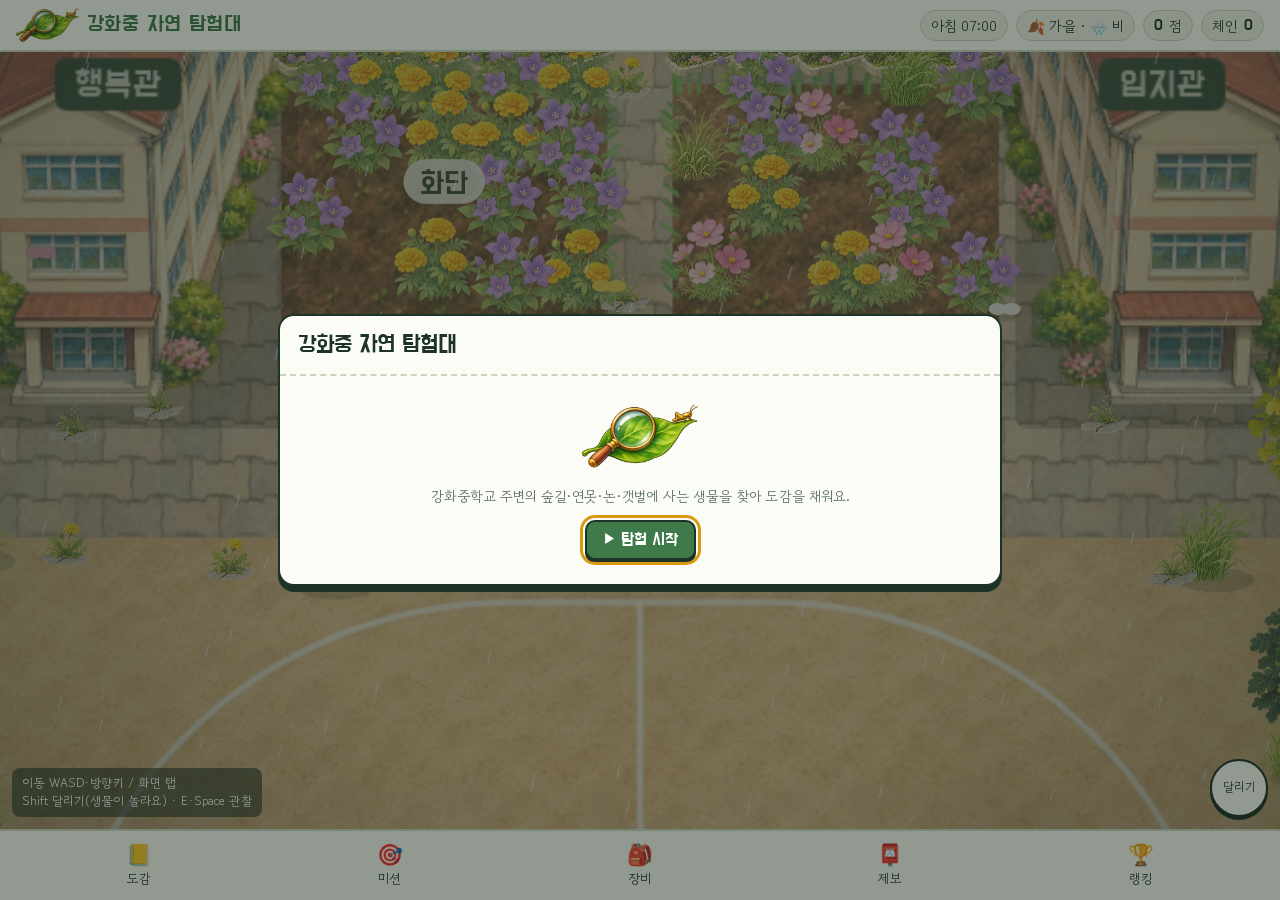
==== commit 171d50fb: "강화중 자연 탐험대: 새 생물 8종(수달·큰고니·황새·매·남생이·수원청개구리·흰발농게·매화마름)과 계절 장면 그림 추가 Co-Authored-By: Claude Opus 5.5 <" ====
--- a/games/ganghwa-nature-explorer/index.html
+++ b/games/ganghwa-nature-explorer/index.html
@@ -143,7 +143,26 @@
   .form{grid-template-columns:1fr}
   .detail{grid-template-columns:1fr}
 }
-@media (prefers-reduced-motion:reduce){.toast{animation:none}}
+#cut{position:fixed;inset:0;z-index:40;overflow:hidden;background:#1d3327;color:#fff;display:flex;align-items:flex-end;animation:cutIn .9s ease-out}
+#cut .cut-img{position:absolute;inset:-4%;background-size:cover;background-position:center;animation:kb 14s ease-out forwards}
+#cut::after{content:"";position:absolute;inset:0;background:linear-gradient(180deg,rgba(0,0,0,0) 35%,rgba(10,20,14,.78) 100%);pointer-events:none}
+#cut .cut-fx{position:absolute;inset:0;pointer-events:none;z-index:1}
+#cut .cut-fx i{position:absolute;top:-6%;font-style:normal;font-family:var(--emoji);animation:fall linear infinite;opacity:.9}
+#cut .cut-text{position:relative;z-index:2;width:100%;padding:24px max(24px,env(safe-area-inset-left,0px)) max(28px,env(safe-area-inset-bottom,0px));display:flex;flex-direction:column;gap:10px;align-items:flex-start;max-width:980px;margin:0 auto}
+#cut h2{font-family:var(--display);font-weight:400;font-size:clamp(2.2rem,7vw,4.2rem);margin:0;line-height:1.05;text-shadow:0 3px 12px rgba(0,0,0,.45);animation:rise .9s .3s both}
+#cut .cut-day{font-family:var(--display);font-size:1.1rem;opacity:.9;animation:rise .9s .15s both}
+#cut p{margin:0;font-size:1.05rem;max-width:56ch;line-height:1.6;text-shadow:0 2px 8px rgba(0,0,0,.5);animation:rise .9s .5s both}
+#cut .cut-list{display:flex;flex-wrap:wrap;gap:8px;animation:rise .9s .7s both}
+#cut .cut-list span{display:inline-flex;align-items:center;gap:6px;background:rgba(251,252,246,.92);color:var(--ink);border-radius:999px;padding:3px 12px 3px 4px;font-size:.88rem}
+#cut .cut-list span img,#cut .cut-list span .em{width:30px;height:30px;object-fit:contain;font-family:var(--emoji);font-size:1.3rem;text-align:center;line-height:30px}
+#cut .cut-list span.unk img,#cut .cut-list span.unk .em{filter:brightness(0) opacity(.45)}
+#cut .btn{animation:rise .9s .9s both}
+#cut.s0{background:linear-gradient(160deg,#f6c6d8,#9fd18a)}#cut.s1{background:linear-gradient(160deg,#5cc0e6,#3f8f3c)}#cut.s2{background:linear-gradient(160deg,#f3b45a,#a8532a)}#cut.s3{background:linear-gradient(160deg,#dfe9f5,#6f86a6)}
+@keyframes kb{from{transform:scale(1.12) translate(1.5%,1%)}to{transform:scale(1) translate(0,0)}}
+@keyframes cutIn{from{opacity:0}}
+@keyframes rise{from{opacity:0;transform:translateY(18px)}}
+@keyframes fall{to{transform:translate(var(--dx),112vh) rotate(var(--r))}}
+@media (prefers-reduced-motion:reduce){.toast{animation:none}#cut,#cut *{animation:none!important}}
 </style>
 
 <div id="app">
@@ -175,6 +194,11 @@
     <header><h2 id="sheetTitle"></h2><button class="x" id="sheetClose">닫기</button></header>
     <div class="body" id="sheetBody"></div>
   </section>
+</div>
+<div id="cut" hidden role="dialog" aria-modal="true" aria-labelledby="cutTitle">
+  <div class="cut-img" id="cutImg"></div><div class="cut-fx" id="cutFx" aria-hidden="true"></div>
+  <div class="cut-text"><div class="cut-day" id="cutDay"></div><h2 id="cutTitle"></h2><p id="cutLine"></p>
+    <div class="cut-list" id="cutList"></div><button class="btn gold" id="cutGo">탐험 계속하기 ▶</button></div>
 </div>
 <div class="overlay enc" id="enc" hidden>
   <section class="card" role="dialog" aria-modal="true"><div class="body" id="encBody"></div></section>
@@ -266,6 +290,14 @@
  ['sonamu','소나무','🌲','식물','forest path','MDEN',1,'photo',null,'','사계절 푸른 바늘잎나무. 강화산성 산자락에 많아요.','','',['황금소나무','GOLD','잎이 금빛으로 물드는 아주 드문 소나무예요.']],
  ['eunhaeng','은행나무','🌳','식물','path field','MDEN',1,'photo',null,'hue-rotate(-35deg) saturate(1.3)','공룡 시대부터 살아온 살아 있는 화석. 가을에 노랗게 물들어요.','','',['천년 은행나무','GOLD','오래된 은행나무는 천 년 넘게 살기도 해요.',{big:1}]],
  ['beot','벚나무','🌸','식물','path field','MDE',2,'photo',null,'','봄에 학교 길을 분홍빛으로 물들여요.','봄','',['겹벚나무','PINK','꽃잎이 여러 겹인 벚나무예요.']],
+ ['sudal','수달','🦦','포유류','pond paddy','EN',4,'photo',null,'','물갈퀴 달린 발과 굵은 꼬리로 헤엄치는 물가의 사냥꾼. 깨끗한 하천에만 살아서 물이 건강한지 알려 주는 동물이에요.','','멸종위기 Ⅰ급·천연기념물',['흰 수달','WHITE','털 색소가 적은 백색 수달은 세계적으로도 손꼽힐 만큼 드물어요.']],
+ ['keungoni','큰고니','🦢','새','paddy pond tidal','MDE',4,'photo',null,'','노란 부리를 가진 커다란 흰 새. 겨울에 시베리아에서 날아와 강화 갯벌과 논에서 겨울을 나요.','겨','멸종위기 Ⅱ급·천연기념물',['혹고니','','주황 부리 위에 검은 혹이 있는 고니. 우리나라에는 아주 드물게 찾아와요.',{c:'#ffb070'}]],
+ ['hwangsae','황새','🦩','새','paddy pond','MDE',4,'photo',null,'','흰 몸에 검은 날개깃, 붉은 다리를 가진 큰 새. 한때 우리나라에서 사라졌다가 복원 사업으로 다시 날아오르고 있어요.','','멸종위기 Ⅰ급·천연기념물',['먹황새','DARK','온몸이 검고 부리와 다리만 붉은 황새의 사촌. 매우 드문 나그네새예요.',{c:'#3a4a5a'}]],
+ ['mae','매','🦅','새','tidal field','MD',4,'photo',null,'','하늘에서 시속 300km 넘게 내리꽂으며 사냥하는, 세상에서 가장 빠른 새예요. 강화 해안 절벽 근처에서 볼 수 있어요.','','멸종위기 Ⅰ급·천연기념물',['흰 매','WHITE','북쪽 나라에 사는 흰 매는 옛날 왕들이 가장 귀하게 여긴 사냥매였어요.']],
+ ['namsaeng','남생이','🐢','양서·파충','pond paddy','MD',4,'net',null,'','등딱지에 세 줄 돌기가 있는 우리 토종 거북. 연못가 돌 위에서 햇볕을 쬐요.','봄여가','멸종위기 Ⅱ급·천연기념물',['황금 남생이','GOLD','등딱지가 금빛으로 빛나는 아주 드문 개체예요.']],
+ ['suwoncheong','수원청개구리','🐸','양서·파충','paddy','EN',4,'net','boost','','우리나라에만 사는 청개구리. 청개구리보다 울음이 느리고 낮으며, 모내기 한 논의 벼 줄기에 붙어 울어요.','봄여','멸종위기 Ⅰ급',['파란 청개구리','BLUE','노란 색소가 빠지면 초록 개구리가 하늘색으로 보여요. 수만 마리 중 한 마리 정도로 드물어요.']],
+ ['huinbal','흰발농게','🦀','기타 무척추','tidal','MD',4,'net',null,'','수컷의 큰 집게발이 하얘서 붙은 이름. 집게를 흔들어 짝을 부르는 모습이 춤추는 것 같아요.','봄여가','멸종위기 Ⅱ급',['황금 집게 흰발농게','GOLD','큰 집게발이 금빛으로 빛나는 특별한 개체예요.']],
+ ['maehwa','매화마름','🌼','식물','paddy','MD',4,'photo',null,'','물에 잠긴 논에서 매화를 닮은 흰 꽃을 피우는 물풀. 강화 길상면 논은 우리나라 첫 민간 람사르 습지가 된 매화마름 군락지예요.','봄','멸종위기 Ⅱ급',['분홍 매화마름','PINK','꽃잎 끝이 분홍빛으로 물든 아주 드문 개체예요.']],
  ['insam','강화인삼','🥕','식물','paddy','MD',3,'photo',null,'sepia(1) brightness(1.2)','강화의 특산물. 여름에 빨간 열매가 맺혀요.','','',['백년 산삼','GOLD','산에서 오래 자란 산삼은 아주 귀해요.']],
 ];
 const TREE_IDS=new Set(['sonamu','eunhaeng','beot']);
@@ -283,7 +315,9 @@
  bongseon:[40,60,'cm','키'],sunmu:[6,15,'cm','뿌리 지름'],chilmyeon:[15,50,'cm','키'],ssuk:[30,100,'cm','키'],jilgyeong:[10,50,'cm','키'],
  gaemang:[30,100,'cm','키'],dalgae:[15,50,'cm','키'],jebi:[5,20,'cm','키'],naengi:[10,50,'cm','키'],cosmos:[100,200,'cm','키'],
  napal:[1,3,'m','덩굴 길이'],budeul:[1,1.5,'m','키'],suryeon:[5,12,'cm','꽃 지름'],gomari:[30,100,'cm','키'],sonamu:[5,25,'m','키'],
- eunhaeng:[10,40,'m','키'],beot:[5,15,'m','키'],insam:[8,30,'cm','뿌리 길이']
+ eunhaeng:[10,40,'m','키'],beot:[5,15,'m','키'],insam:[8,30,'cm','뿌리 길이'],
+ sudal:[63,80,'cm','몸길이(꼬리 제외)'],keungoni:[140,165,'cm','몸길이'],hwangsae:[100,115,'cm','몸길이'],mae:[38,50,'cm','몸길이'],namsaeng:[15,30,'cm','등딱지 길이'],
+ suwoncheong:[2.5,4,'cm','몸길이'],huinbal:[12,20,'mm','등딱지 너비'],maehwa:[20,50,'cm','줄기 길이']
 };
 function sizeInfo(sp){const z=SIZES[sp.id];if(z)return z;if(sp.cat==='새')return[10,40,'cm','몸길이'];if(sp.cat==='식물')return[10,80,'cm','키'];if(sp.cat==='포유류')return[10,60,'cm','몸길이'];if(['곤충','기타 무척추'].includes(sp.cat))return[5,40,'mm','몸길이'];return[3,20,'cm','몸길이'];}
 function gauss(){let u=0,v=0;while(!u)u=Math.random();while(!v)v=Math.random();return Math.sqrt(-2*Math.log(u))*Math.cos(2*Math.PI*v);}
@@ -344,11 +378,12 @@
 art('bld_school','bld/school.png');art('bld_kitchen','bld/kitchen.png');
 art('player','char/player.png');art('logo','ui/logo.png');
 Object.keys(ZONES).forEach(z=>art('bg_'+z,`bg/${z}.png`));
+['spring','summer','autumn','winter'].forEach(k=>art('cut_'+k,`cut/${k}.jpg`));
 BASE.forEach(s=>{art('cr_'+s.id,`creatures/${s.id}.png`);art('crs_'+s.id,`creatures/${s.id}_special.png`);});
 let artTimer=null;
 function loadArt(have){
   for(const [k,p] of ART_LIST){if(!have.has(p))continue;const im=new Image();
-    im.onload=()=>{ART[k]=im;if(!/^(tex_|bg_)/.test(k))ARTT[k]=trimImg(im);clearTimeout(artTimer);artTimer=setTimeout(onArt,150)};im.src='assets/'+p;}
+    im.onload=()=>{ART[k]=im;if(!/^(tex_|bg_|cut_)/.test(k))ARTT[k]=trimImg(im);clearTimeout(artTimer);artTimer=setTimeout(onArt,150)};im.src='assets/'+p;}
 }
 function onArt(){paintBase();buildSprites();if(sheetKind)renderSheet();
   if(ART.logo){const b=$('#brand');if(!b.querySelector('img')){const im=document.createElement('img');let src=ART.logo.src;try{if(ARTT.logo&&ARTT.logo.toDataURL)src=ARTT.logo.toDataURL()}catch(e){}im.src=src;im.alt='';b.prepend(im);}}}
@@ -655,7 +690,7 @@
 }
 // 등장 균형: 구역을 먼저 고르면 종이 적은 구역(갯벌 등)의 흔한 종만 쏟아지므로,
 // 플레이어 근처에서 나올 수 있는 '종'을 먼저 고른다. 최근에 자주 나온 종은 덜, 아직 못 만난 종은 조금 더 나온다.
-const SPAWN_W=[0,10,8,5,2.5];   // 등급별 기본 비율(흔함·보통·희귀·전설)
+const SPAWN_W=[0,10,8,5,2];   // 등급별 기본 비율(흔함·보통·희귀·전설)
 const recent={};
 function nearHosts(list){const out=[];if(!list)return out;for(const h of list){if(h.spot)continue;const d=Math.hypot(h.x-player.x,h.y-player.y)/T;if(d>3&&d<17)out.push(h);}return out;}
 function spawnWeight(sp){
@@ -718,8 +753,8 @@
 function update(dt,now){
   S.clock+=dt*1.5;
   if(S.clock>=960){const ps=season();S.clock=0;S.day++;rollWeather();S.missions=makeMissions();spots.forEach(dropSpot);spots=[];
-    if(season()!==ps)toast(`${seasonInfo().ico} ${seasonInfo().n}이 왔어요! 이 계절에만 만날 수 있는 생물이 있어요.`,'gold');
-    toast(`🌅 ${S.day}일차 아침이에요. 오늘 날씨: ${WEATHER[S.weather]}`);updateDots();saveSoon();}
+    toast(`🌅 ${S.day}일차 아침이에요. 오늘 날씨: ${WEATHER[S.weather]}`);updateDots();saveSoon();
+    if(season()!==ps){showSeasonCut(ps,season());return;}}
   let dx=(keys['arrowright']||keys['d']?1:0)-(keys['arrowleft']||keys['a']?1:0);
   let dy=(keys['arrowdown']||keys['s']?1:0)-(keys['arrowup']||keys['w']?1:0);
   const running=player.run||keys['shift'];
@@ -1309,6 +1344,33 @@
   updateDots();
 }
 
+/* ================= 계절 컷신 ================= */
+const CUT={0:{k:'spring',fx:['🌸','🌸','💮'],line:'얼었던 땅이 녹고 논에 물이 차요. 겨울 철새는 북쪽으로 떠나고, 꽃과 곤충, 개구리가 깨어나요.'},
+ 1:{k:'summer',fx:['🍃','✨'],line:'매미가 울고 비가 자주 와요. 비 오는 밤에는 맹꽁이 소리를 따라가 보세요.'},
+ 2:{k:'autumn',fx:['🍂','🍁','🍂'],line:'벼가 누렇게 익고 은행잎이 물들어요. 풀숲에서는 귀뚜라미가 울어요.'},
+ 3:{k:'winter',fx:['❄️','❄','·'],line:'논과 갯벌에 두루미·큰고니·기러기 같은 겨울 철새가 찾아와요. 곤충과 꽃은 대부분 잠들었어요.'}};
+function seasonChange(from,to){const fc=SEASONS[from].c,tc=SEASONS[to].c,has=(s,c)=>!s.seasons||s.seasons.includes(c);
+  return{come:ALL.filter(s=>has(s,tc)&&!has(s,fc)),gone:ALL.filter(s=>has(s,fc)&&!has(s,tc))};}
+function showSeasonCut(from,to){
+  const c=CUT[to],si=SEASONS[to],ch=seasonChange(from,to),cut=$('#cut');
+  mode='cut';player.target=null;player.pending=null;for(const k in keys)keys[k]=false;
+  cut.className='s'+to;
+  const im=ART['cut_'+c.k];$('#cutImg').style.backgroundImage=im?`url("${im.src}")`:'';
+  $('#cutDay').textContent=`${S.day}일차 아침`;
+  $('#cutTitle').textContent=`${si.ico} ${si.n}이 왔어요`;
+  $('#cutLine').textContent=c.line+(ch.gone.length?` (${ch.gone.length}종은 다음 계절까지 볼 수 없어요)`:'');
+  const chip=s=>{const k=S.dex[s.id]?.n,a=crArt(s);return `<span class="${k?'':'unk'}">${a?`<img alt="" src="${a.src}">`:`<span class="em">${esc(s.emoji||'❔')}</span>`}${k?esc(s.name):'???'}${s.tier>=4?' ✨':''}</span>`;};
+  $('#cutList').innerHTML=ch.come.length?`<b style="width:100%;font-family:var(--display);font-weight:400;font-size:1.1rem">새로 나타나는 생물 ${ch.come.length}종</b>`+ch.come.slice(0,12).map(chip).join(''):'';
+  const fx=$('#cutFx');fx.innerHTML='';
+  if(!matchMedia('(prefers-reduced-motion: reduce)').matches)for(let i=0;i<26;i++){const e=document.createElement('i');e.textContent=pick(c.fx);
+    e.style.cssText=`left:${Math.random()*100}%;font-size:${12+Math.random()*18}px;animation-duration:${6+Math.random()*7}s;animation-delay:${-Math.random()*10}s;--dx:${(Math.random()-.5)*160}px;--r:${(Math.random()-.5)*720}deg`;fx.appendChild(e);}
+  cut.hidden=false;
+  const close=()=>{if(cut.hidden)return;cut.hidden=true;fx.innerHTML='';mode='map';last=performance.now();removeEventListener('keydown',kd,true);
+    toast(`${si.ico} ${si.n}에만 만날 수 있는 생물을 찾아보세요!`,'gold');};
+  const kd=e=>{if(e.key==='Enter'||e.key===' '||e.key==='Escape'||e.key==='e'||e.key==='E'){e.preventDefault();e.stopPropagation();close();}};
+  $('#cutGo').onclick=close;setTimeout(()=>{if(!cut.hidden){addEventListener('keydown',kd,true);$('#cutGo').focus();}},900);
+}
+
 /* ================= 시작 ================= */
 paintBase();buildSprites();
 if(S.px){player.x=S.px;player.y=S.py;if(blocked(player.x,player.y)){player.x=24.5*T;player.y=14.5*T}}
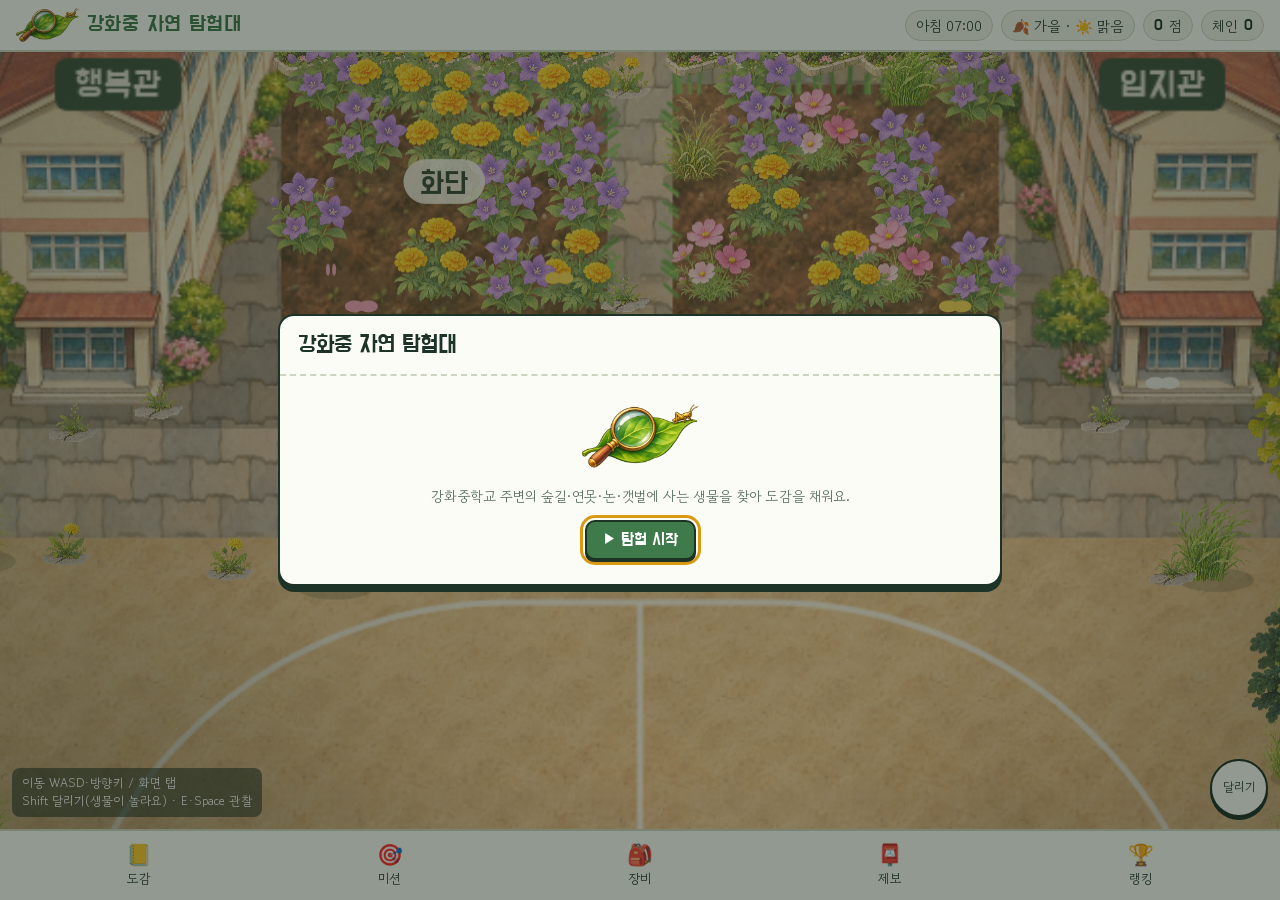
==== commit b924d22e: "강화중 자연 탐험대: 장비 5종 추가, 계절 모래시계, 도감 계절별 보기, 정렬에서 미발견 생물도 함께 정렬 Co-Authored-By: Claude Opus 5.5 <norepl" ====
--- a/games/ganghwa-nature-explorer/index.html
+++ b/games/ganghwa-nature-explorer/index.html
@@ -113,6 +113,13 @@
 .spline .ic{font-family:var(--emoji);font-size:1.6rem;width:40px;text-align:center}
 .spline .ic img{width:36px;height:36px;object-fit:contain}
 .prot{color:var(--danger)}
+.seasonbar{display:grid;grid-template-columns:repeat(4,minmax(0,1fr));gap:8px;margin:0 0 8px}
+.seasonbar button{border:1px solid var(--line);background:var(--paper);border-radius:12px;padding:8px 6px;display:flex;flex-direction:column;align-items:center;gap:2px;min-width:0}
+.seasonbar button[aria-pressed="true"]{background:var(--leaf-2);border-color:var(--leaf);box-shadow:inset 0 0 0 1px var(--leaf)}
+.seasonbar b{font-family:var(--display);font-weight:400;font-size:1.05rem}.seasonbar small{color:var(--ink2);font-size:.75rem;text-align:center}
+.seasonbar .now{font-size:.7rem;background:var(--gold);color:#fff;border-radius:999px;padding:0 6px;vertical-align:middle}
+.sonly{display:inline-block;font-size:.72rem!important;background:var(--gold-2);color:#7a5200!important;border-radius:999px;padding:0 6px}
+@media (max-width:520px){.seasonbar{grid-template-columns:repeat(2,minmax(0,1fr))}}
 .dexbar{display:flex;flex-wrap:wrap;gap:8px 16px;align-items:center;margin:-4px 0 12px;font-size:.9rem}
 .dexbar label{display:inline-flex;gap:6px;align-items:center}
 .dexbar select{font:inherit;color:var(--ink);background:#fff;border:2px solid var(--line);border-radius:8px;padding:3px 6px}
@@ -613,9 +620,10 @@
 
 /* ================= 상태 ================= */
 const SAVE_KEY='sbr_save_v1';
-function newState(){return{points:0,total:0,dex:{},up:{net:0,cam:0,shoe:0,luck:0},day:1,clock:0,weather:'sun',missions:[],bestChain:0,gold:0,awarded:[],intro:false,version:1}}
+function newState(){return{points:0,total:0,dex:{},up:{net:0,cam:0,shoe:0,luck:0,light:0,feeder:0,journal:0,compass:0,glove:0},day:1,clock:0,weather:'sun',missions:[],bestChain:0,gold:0,awarded:[],intro:false,version:1}}
 let S=newState();
 try{const raw=localStorage.getItem(SAVE_KEY);if(raw)S=Object.assign(newState(),JSON.parse(raw));}catch(e){}
+S.up=Object.assign(newState().up,S.up||{});  // 예전 저장에는 새 장비 칸이 없음
 // 이전 버전 도감 기록을 무리 단위로 옮기기
 const MIG={bang:'metu',seom:'metu',baechu:'nabi',horang:'nabi',gochu:'jamjari',mil:'jamjari',ggul:'beol',hobak:'beol',gong:'jwi',cheong:'gaeguri',chamgae:'gaeguri',dodo:'domabaem',sojjeok:'bueongi'};
 function migrate(){
@@ -678,8 +686,24 @@
   cam:{name:'망원 카메라',desc:'사진 관찰 초점이 빨리 맞아요.',ico:'📷'},
   shoe:{name:'조용한 운동화',desc:'뛰어도 생물이 덜 놀라요.',ico:'👟'},
   luck:{name:'행운 돋보기',desc:'특별한 개체가 더 자주 나오고, 실루엣이 멀리서 보여요.',ico:'🔎'},
+  light:{name:'탐조 손전등',desc:'밤(19시 이후)에 실루엣이 더 멀리 보이고, 밤 풀숲이 더 자주 생겨요.',ico:'🔦',cost:[300,700,1400]},
+  feeder:{name:'생태 먹이대',desc:'풀숲에 생물이 더 자주, 더 많이 숨어요.',ico:'🌰',cost:[400,1000,2000]},
+  glove:{name:'조심 장갑',desc:'관찰에 실패하거나 생물이 도망가도 체인이 다 끊기지 않고 일부(30%·50%·70%)가 남아요.',ico:'🧤',cost:[500,1200,2400]},
+  journal:{name:'관찰 일지',desc:'관찰할 때 얻는 점수가 단계마다 10%씩 늘어요.',ico:'📓',cost:[600,1500,3000]},
+  compass:{name:'희귀종 나침반',desc:'희귀·전설 등급 생물이 단계마다 40%씩 더 자주 나타나요.',ico:'🧭',cost:[800,1800,3500]},
 };
 const UPG_COST=[150,400,900];
+const upCost=k=>(UPG[k].cost||UPG_COST)[S.up[k]];
+const UPG_MAX=3;
+// 소모 도구: 살 때마다 바로 사용
+const SEASON_SKIP_COST=2500;
+function skipSeason(){
+  const ps=season();S.day+=3-((S.day-1)%3);S.clock=0;rollWeather();S.missions=makeMissions();
+  spots.forEach(dropSpot);spots=[];chain=0;
+  closeSheet(true);updateDots();saveNow();showSeasonCut(ps,season());
+}
+// 실패했을 때 남는 체인 (조심 장갑)
+function breakChain(){chain=Math.floor(chain*[0,.3,.5,.7][S.up.glove||0]);return chain;}
 function eligible(z){const p=period(),w=S.weather,sc=seasonInfo().c;
   return ALL.filter(s=>s.zones.includes(z)&&s.periods.includes(p)&&(s.rain!=='only'||w==='rain')&&(!s.seasons||s.seasons.includes(sc)));}
 function rollVariant(sp){
@@ -698,6 +722,7 @@
   if(sp.rain==='boost')w*=S.weather==='rain'?2:.7;
   w/=1+(recent[sp.id]||0)*2;                    // 방금 많이 나온 종은 쉬게
   if(!S.dex[sp.id]?.n)w*=1.6;                     // 아직 못 만난 종은 조금 더
+  if(sp.tier>=3)w*=1+.4*S.up.compass;            // 희귀종 나침반
   const on=spots.filter(t=>t.state==='idle'&&t.sp===sp).length;
   return on>=2?0:w*(on?.3:1);                     // 같은 종이 지도에 몰리지 않게
 }
@@ -777,9 +802,9 @@
     o.sv+=(-60*o.sw-6*o.sv)*dt;o.sw=clamp(o.sw+o.sv*dt,-.6,.6);}
   if(running&&player.moving){const R=(3.4-.7*S.up.shoe)*T;
     for(const s of spots)if(s.state==='idle'&&s.sp.cat!=='식물'&&Math.hypot(s.x-player.x,s.y-player.y)<R){s.state='flee';s.ft=0;dropSpot(s);s.host.sv+=6;
-      toast(chain>0?'💨 발소리에 놀라 무언가 풀숲에서 도망쳤어요. 체인이 끊겼어요.':'💨 발소리에 놀라 무언가 도망쳤어요. 천천히 다가가 보세요.','bad');chain=0;}}
-  spawnTimer-=dt;const maxS=S.weather==='rain'?11:9;
-  if(spawnTimer<=0){spawnTimer=rnd(1.6,3);if(spots.filter(s=>s.state==='idle').length<maxS)spawn();}
+      {const had=chain;const k=breakChain();toast(had>0?(k>0?`💨 발소리에 놀라 무언가 도망쳤어요. 🧤 체인이 ${k}로 줄었어요.`:'💨 발소리에 놀라 무언가 풀숲에서 도망쳤어요. 체인이 끊겼어요.'):'💨 발소리에 놀라 무언가 도망쳤어요. 천천히 다가가 보세요.','bad');}}}
+  spawnTimer-=dt;const night=period()==='N',maxS=(S.weather==='rain'?11:9)+2*S.up.feeder;
+  if(spawnTimer<=0){spawnTimer=rnd(1.6,3)/(1+.2*S.up.feeder+(night?.15*S.up.light:0));if(spots.filter(s=>s.state==='idle').length<maxS)spawn();}
   for(const s of spots){s.age+=dt;if(s.state==='flee'){s.ft+=dt;continue}
     // 숨어 있는 생물이 가끔 풀숲을 흔든다
     s.rt-=dt;if(s.rt<=0&&s.state==='idle'){s.rt=rnd(1.2,3.2)+s.sp.tier*.5;s.host.sv+=(Math.random()<.5?-1:1)*rnd(3,6)*(s.host.flex<.5?2.5:1);
@@ -859,7 +884,7 @@
   for(const o of vis){if(o.type==='weed')continue;const ww=o.type==='tree'?40:OBJ_DEF[o.type].w*.42;g.beginPath();g.ellipse(o.x+3,o.y-1,ww,ww*.32,0,0,7);g.fill();}
   g.fillStyle='rgba(0,0,0,.25)';g.beginPath();g.ellipse(player.x,player.y+5,10,4,0,0,7);g.fill();
   // y 정렬 그리기
-  const reveal=(3.2+.8*S.up.luck)*T,list=[];
+  const reveal=(3.2+.8*S.up.luck+(period()==='N'?1*S.up.light:0))*T,list=[];
   for(const o of vis)list.push({y:o.y,o});
   list.push({y:player.y+4,p:1});
   for(const sp of spots)if(sp.state==='flee')list.push({y:sp.y+20,f:sp});
@@ -1011,7 +1036,7 @@
   if(!enc)return;const e=enc;enc=null;if(e.key)removeEventListener('keydown',e.key);
   const spot=e.spot;
   if(!ok){
-    if(!quiet){spots=spots.filter(s=>s!==spot);dropSpot(spot);toast(`${e.sp.name}이(가) 재빨리 도망쳤어요… 체인이 끊겼어요.`,'bad');chain=0;}
+    if(!quiet){spots=spots.filter(s=>s!==spot);dropSpot(spot);{const had=chain,k=breakChain();toast(`${e.sp.name}이(가) 재빨리 도망쳤어요… `+(had&&k?`🧤 체인이 ${k}로 줄었어요.`:'체인이 끊겼어요.'),'bad');}}
     else spot.state='idle';
     $('#enc').hidden=true;mode='map';return;
   }
@@ -1030,7 +1055,7 @@
   if(e.v==='special')S.gold++;
   const base=TIERS[e.sp.tier].pts,mult=e.v?VARIANTS[e.v].mult:1,cm=1+Math.min(chain-1,10)*.1;
   const sb=pct>=.995?60:pct>=.95?30:pct>=.9?15:0;info.sizeBonus=sb;
-  const pts=Math.round(base*mult*cm)+(isNew?50:0)+(newVar?30:0)+(info?.perfect?info.perfect*5:0)+sb;
+  const pts=Math.round((Math.round(base*mult*cm)+(isNew?50:0)+(newVar?30:0)+(info?.perfect?info.perfect*5:0)+sb)*(1+.1*S.up.journal));
   S.points+=pts;S.total+=pts;
   missionEvent({sp:e.sp,zone:spot.z,period:period(),isNew,v:e.v});
   saveSoon();
@@ -1102,10 +1127,12 @@
   updateDots();saveNow();
 }
 function rankTitle(t){const R=[[10000,'전설의 탐험가'],[5000,'생태 박사'],[2500,'숲길 연구원'],[1000,'연못 탐사대'],[300,'풀숲 관찰자'],[0,'새싹 탐험가']];return R.find(r=>t>=r[0])[1];}
-let dexFound=false,dexSort='no';
+let dexFound=false,dexSort='no',dexSeason=null;
+const inSeason=(s,c)=>!s.seasons||s.seasons.includes(c);
 const DEX_SORTS={no:'도감 순서',name:'이름순',count:'많이 만난 순',size:'큰 개체 기록순',tier:'희귀한 순',recent:'최근 발견순'};
 function dexList(spMode){
-  let list=ALL.filter(s=>dexTab==='전체'||(dexTab==='학생 제보'?s.reporter:spMode?true:s.cat===dexTab));
+  const seMode=dexTab==='계절별',sc=SEASONS[dexSeason??season()].c;
+  let list=ALL.filter(s=>dexTab==='전체'||(seMode?inSeason(s,sc):dexTab==='학생 제보'?s.reporter:spMode?true:s.cat===dexTab));
   const got=s=>spMode?S.dex[s.id]?.v?.special:S.dex[s.id]?.n;
   if(dexFound)list=list.filter(got);
   const r=s=>S.dex[s.id]||{};
@@ -1116,18 +1143,20 @@
     tier:s=>-s.tier,
     recent:s=>-(r(s).last||r(s).first||0)}[dexSort];
   if(key){const idx=new Map(ALL.map((s,i)=>[s,i]));list=list.slice().sort((a,b)=>{
-    const ga=got(a)?0:1,gb=got(b)?0:1;if(ga!==gb)return ga-gb;   // 발견한 것이 항상 앞
     const ka=key(a),kb=key(b);return (typeof ka==='string'?ka.localeCompare(kb,'ko'):ka-kb)||idx.get(a)-idx.get(b);});}
   return list;
 }
 function renderDex(b){
   const found=ALL.filter(s=>S.dex[s.id]?.n).length,spFound=ALL.filter(s=>S.dex[s.id]?.v?.special).length;
-  const tabs=['전체',...CATS,'특별 개체',...(REPORTED.length?['학생 제보']:[])];
+  const tabs=['전체',...CATS,'계절별','특별 개체',...(REPORTED.length?['학생 제보']:[])];
+  const seMode=dexTab==='계절별',seI=dexSeason??season();
   const spMode=dexTab==='특별 개체';
   const list=dexList(spMode);
   b.innerHTML=`<div style="display:flex;justify-content:space-between;gap:10px;flex-wrap:wrap;margin-bottom:6px"><span><b style="font-family:var(--display);font-size:1.2rem">${found}</b> / ${ALL.length}종 발견</span><span class="muted">✨ 특별 개체 ${spFound} / ${ALL.length} · 최고 체인 ${S.bestChain}</span></div>
     <div class="prog" style="margin-bottom:12px"><i style="width:${ALL.length?found/ALL.length*100:0}%"></i></div>
     <div class="tabs" role="tablist">${tabs.map(t=>`<button role="tab" aria-selected="${t===dexTab}" data-t="${esc(t)}">${esc(t)}</button>`).join('')}</div>
+    ${seMode?`<div class="seasonbar">${SEASONS.map((x,i)=>{const all=ALL.filter(s=>inSeason(s,x.c)),f=all.filter(s=>S.dex[s.id]?.n).length,only=all.filter(s=>s.seasons).length;return `<button data-se="${i}" aria-pressed="${i===seI}"><b>${x.ico} ${x.n}</b>${i===season()?' <span class="now">지금</span>':''}<small>${f} / ${all.length}종 발견</small><small>계절 한정 ${only}종</small></button>`}).join('')}</div>
+    <p class="muted" style="margin:-2px 0 10px;font-size:.88rem">${SEASONS[seI].ico} ${SEASONS[seI].n}에 만날 수 있는 생물이에요. <span class="sonly">계절 한정</span> 표시는 일부 계절에만 나오는 생물이에요.</p>`:''}
     <div class="dexbar"><label><input type="checkbox" id="dFound" ${dexFound?'checked':''}> 발견한 것만 보기</label>
       <label>정렬 <select id="dSort">${Object.entries(DEX_SORTS).map(([k,v])=>`<option value="${k}" ${k===dexSort?'selected':''}>${v}</option>`).join('')}</select></label>
       <span class="muted">${list.length}개</span></div>
@@ -1135,8 +1164,9 @@
     <div class="dex">${list.map(s=>{const r=S.dex[s.id];
       if(spMode){const k=r?.v?.special;return `<button class="cell ${k?'':'unk'}" data-id="${esc(s.id)}" data-sp="1"><span class="ic" style="${k?'':'filter:brightness(0) opacity(.35)'}">${iconHTML(s,'special',40)}</span><span class="nm">${k?esc(s.special.name):'???'}</span><span class="ct">${k?`${k}회 만남${r.smax!=null?' · '+fmtSize(s,r.smax):''}`:esc(r?.n?s.name:'???')}</span><span class="vb"></span></button>`;}
       const k=r?.n;
-      return `<button class="cell ${k?'':'unk'}" data-id="${esc(s.id)}"><span class="ic" style="${k?'':'filter:brightness(0) opacity(.35)'}">${iconHTML(s,null,40)}</span><span class="nm">${k?esc(s.name):'???'}</span><span class="ct">${k?`${k}회 관찰`:esc(ZONES[s.zones[0]])}</span>${k&&r.max!=null?`<span class="ct">최대 ${fmtSize(s,r.max)}</span>`:''}<span class="vb">${['giant','special'].filter(v=>r?.v?.[v]).map(v=>`<i class="${v}" title="${v==='special'?esc(s.special.name):'거대'}"></i>`).join('')}</span></button>`}).join('')}</div>`;
+      return `<button class="cell ${k?'':'unk'}" data-id="${esc(s.id)}"><span class="ic" style="${k?'':'filter:brightness(0) opacity(.35)'}">${iconHTML(s,null,40)}</span><span class="nm">${k?esc(s.name):'???'}</span><span class="ct">${k?`${k}회 관찰`:esc(ZONES[s.zones[0]])}</span>${seMode&&s.seasons?`<span class="ct sonly">${esc(seasonText(s))}</span>`:''}${k&&r.max!=null?`<span class="ct">최대 ${fmtSize(s,r.max)}</span>`:''}<span class="vb">${['giant','special'].filter(v=>r?.v?.[v]).map(v=>`<i class="${v}" title="${v==='special'?esc(s.special.name):'거대'}"></i>`).join('')}</span></button>`}).join('')}</div>`;
   b.querySelectorAll('[data-t]').forEach(x=>x.onclick=()=>{dexTab=x.dataset.t;renderDex(b)});
+  b.querySelectorAll('[data-se]').forEach(x=>x.onclick=()=>{dexSeason=+x.dataset.se;renderDex(b)});
   $('#dFound').onchange=e=>{dexFound=e.target.checked;renderDex(b)};
   $('#dSort').onchange=e=>{dexSort=e.target.value;renderDex(b)};
   b.querySelectorAll('[data-id]').forEach(x=>x.onclick=()=>renderDetail(b,byId(x.dataset.id),x.dataset.sp?'special':null));
@@ -1182,10 +1212,21 @@
   <h4>탐험 등급</h4><div class="row"><div class="grow"><div class="ttl">${rankTitle(S.total)}</div><div class="muted">누적 ${S.total.toLocaleString()}점</div></div></div>`;
   b.querySelectorAll('[data-i]').forEach(x=>x.onclick=()=>{const m=S.missions[+x.dataset.i];if(!m.done||m.claimed)return;m.claimed=true;S.points+=m.reward;S.total+=m.reward;toast(`🎁 미션 보상 +${m.reward}점`,'gold');saveSoon();updateDots();renderMissions(b)});
 }
+let skipAsk=false;
 function renderShop(b){
-  b.innerHTML=`<p class="muted" style="margin-top:0">보유 점수 <b>${S.points.toLocaleString()}</b>점 · 장비를 사도 랭킹 점수(누적)는 줄지 않아요.</p>
-  <div class="list">${Object.entries(UPG).map(([k,u])=>{const lv=S.up[k],cost=UPG_COST[lv];return `<div class="row"><span style="font-family:var(--emoji);font-size:1.8rem">${u.ico}</span><div class="grow"><div class="ttl">${u.name} <span class="muted">Lv.${lv}/3</span></div><div class="muted">${u.desc}</div></div>${lv>=3?'<span class="status approved">최대</span>':`<button class="btn" data-k="${k}" ${S.points>=cost?'':'disabled'}>${cost}점</button>`}</div>`}).join('')}</div>`;
-  b.querySelectorAll('[data-k]').forEach(x=>x.onclick=()=>{const k=x.dataset.k,c=UPG_COST[S.up[k]];if(S.points<c)return;S.points-=c;S.up[k]++;toast(`${UPG[k].ico} ${UPG[k].name} Lv.${S.up[k]}!`);saveSoon();renderShop(b)});
+  const gear=([k,u])=>{const lv=S.up[k],cost=lv<UPG_MAX?upCost(k):0;return `<div class="row"><span style="font-family:var(--emoji);font-size:1.8rem">${u.ico}</span><div class="grow"><div class="ttl">${u.name} <span class="muted">Lv.${lv}/${UPG_MAX}</span></div><div class="muted">${u.desc}</div></div>${lv>=UPG_MAX?'<span class="status approved">최대</span>':`<button class="btn" data-k="${k}" ${S.points>=cost?'':'disabled'}>${cost.toLocaleString()}점</button>`}</div>`};
+  const owned=Object.keys(UPG).reduce((a,k)=>a+S.up[k],0),all=Object.keys(UPG).length*UPG_MAX;
+  const ns=SEASONS[(season()+1)%4];
+  b.innerHTML=`<p class="muted" style="margin-top:0">보유 점수 <b>${S.points.toLocaleString()}</b>점 · 장비를 사도 랭킹 점수(누적)는 줄지 않아요. · 장비 단계 ${owned} / ${all}</p>
+  <h4 style="margin:4px 0 8px">⏳ 특별 도구 <span class="muted" style="font-weight:400;font-size:.85rem">살 때마다 바로 사용돼요</span></h4>
+  <div class="list"><div class="row"><span style="font-family:var(--emoji);font-size:1.8rem">⏳</span><div class="grow"><div class="ttl">계절 모래시계</div><div class="muted">바로 다음 계절(${ns.ico} ${ns.n})의 첫날 아침으로 넘어가요. 오늘 미션과 지도에 숨은 생물은 새로 바뀌고, 체인은 0이 돼요.</div></div>
+   ${skipAsk?`<button class="btn gold" id="skipYes">${ns.n}으로 넘기기</button><button class="btn" id="skipNo" style="background:var(--card);color:var(--ink)">취소</button>`:`<button class="btn" id="skipBuy" ${S.points>=SEASON_SKIP_COST?'':'disabled'}>${SEASON_SKIP_COST.toLocaleString()}점</button>`}</div></div>
+  <h4 style="margin:16px 0 8px">🎒 탐험 장비 <span class="muted" style="font-weight:400;font-size:.85rem">한 번 사면 계속 효과가 있어요</span></h4>
+  <div class="list">${Object.entries(UPG).map(gear).join('')}</div>`;
+  b.querySelectorAll('[data-k]').forEach(x=>x.onclick=()=>{const k=x.dataset.k;if(S.up[k]>=UPG_MAX)return;const c=upCost(k);if(S.points<c)return;S.points-=c;S.up[k]++;toast(`${UPG[k].ico} ${UPG[k].name} Lv.${S.up[k]}!`);saveSoon();renderShop(b)});
+  const sb=$('#skipBuy');if(sb)sb.onclick=()=>{skipAsk=true;renderShop(b)};
+  const sn=$('#skipNo');if(sn)sn.onclick=()=>{skipAsk=false;renderShop(b)};
+  const sy=$('#skipYes');if(sy)sy.onclick=()=>{skipAsk=false;if(S.points<SEASON_SKIP_COST){renderShop(b);return}S.points-=SEASON_SKIP_COST;toast(`⏳ 모래시계를 뒤집었어요!`,'gold');skipSeason();};
 }
 function renderIntro(b){
   b.innerHTML=`<div style="display:flex;flex-direction:column;gap:12px;line-height:1.7;max-width:62ch">
